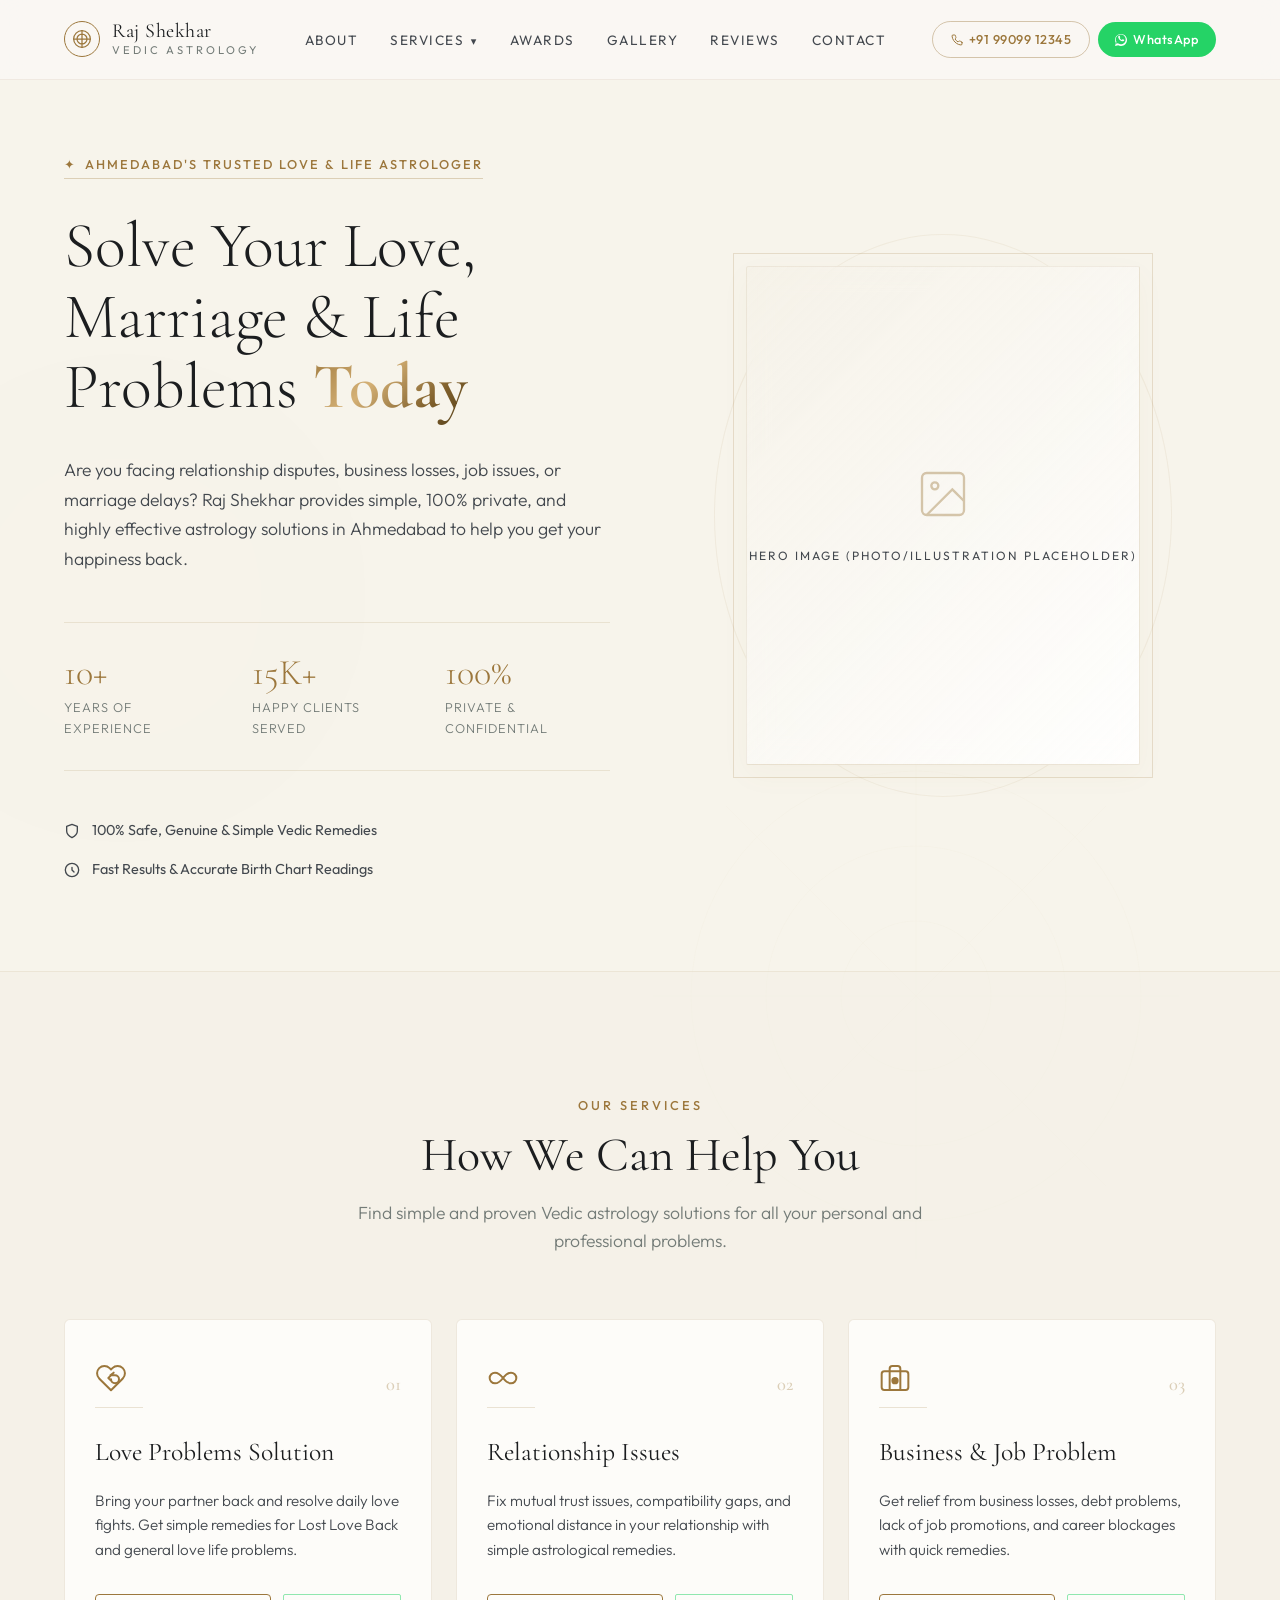
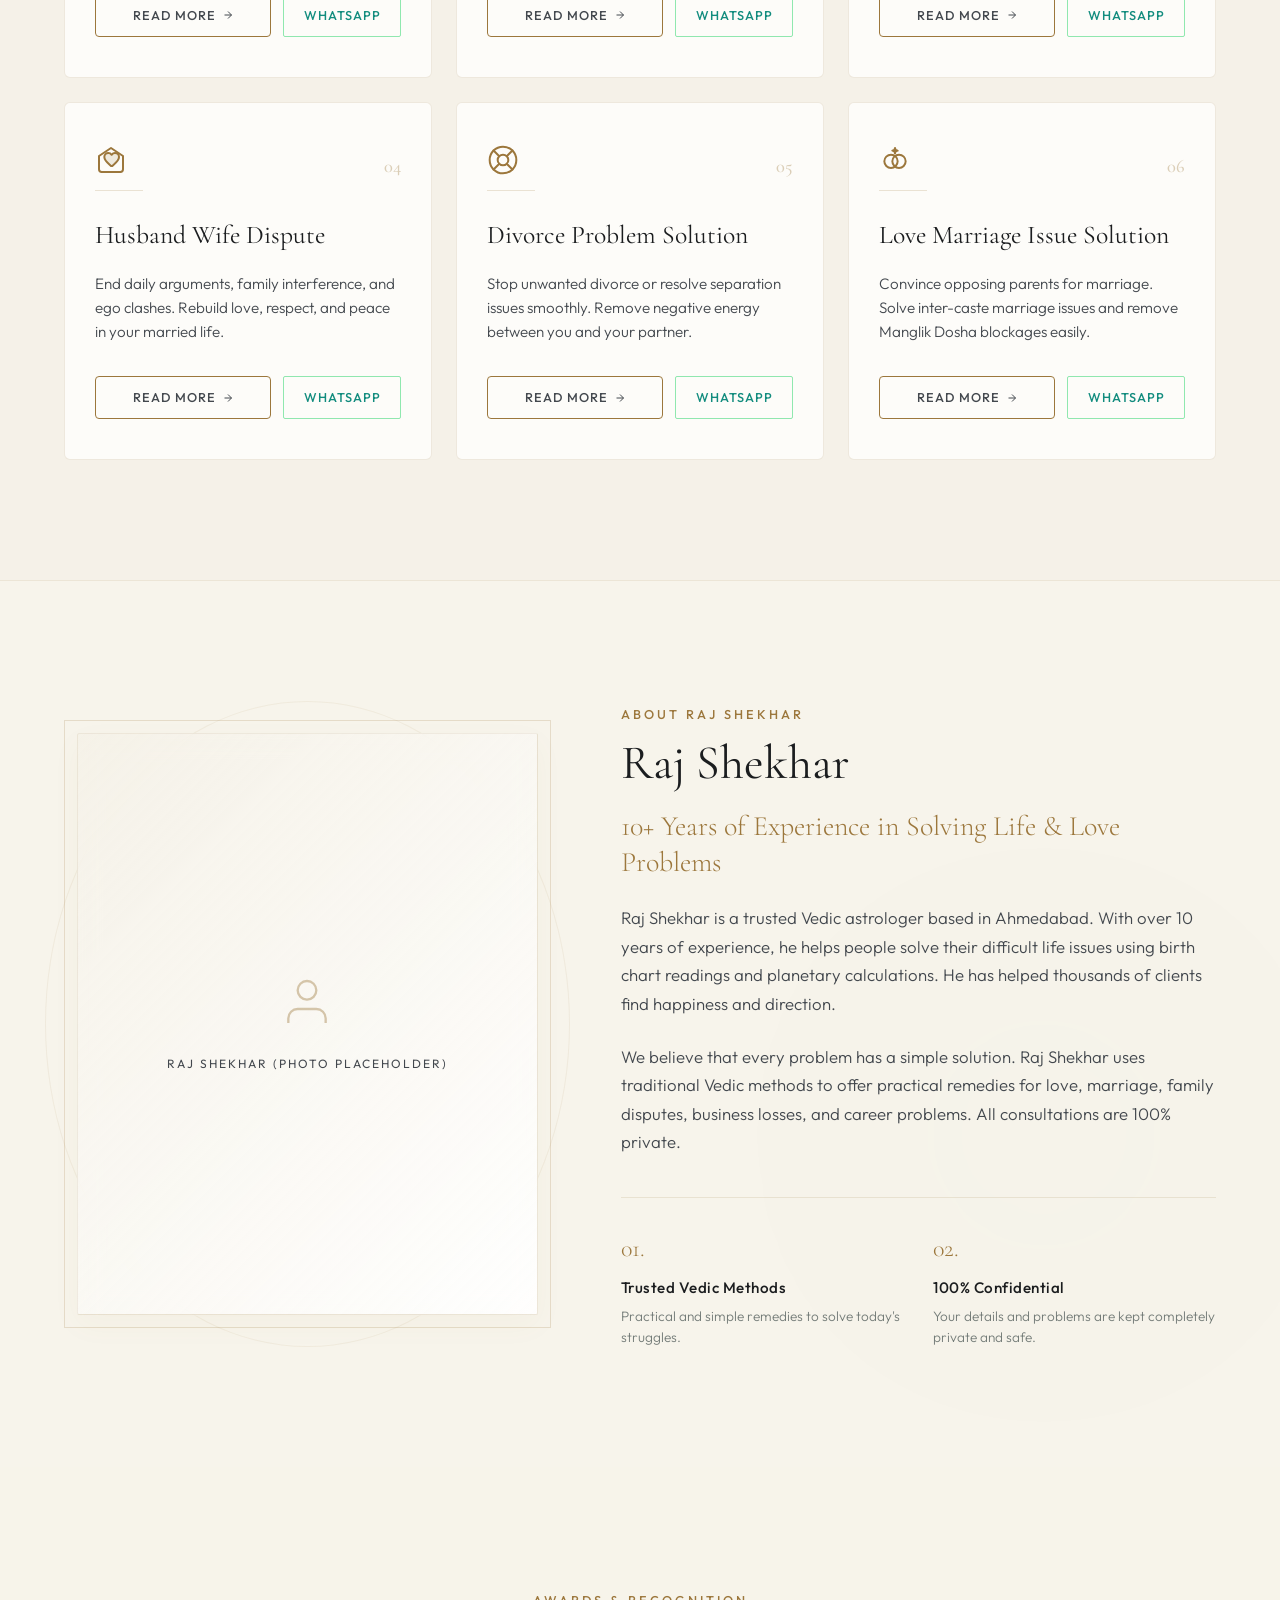
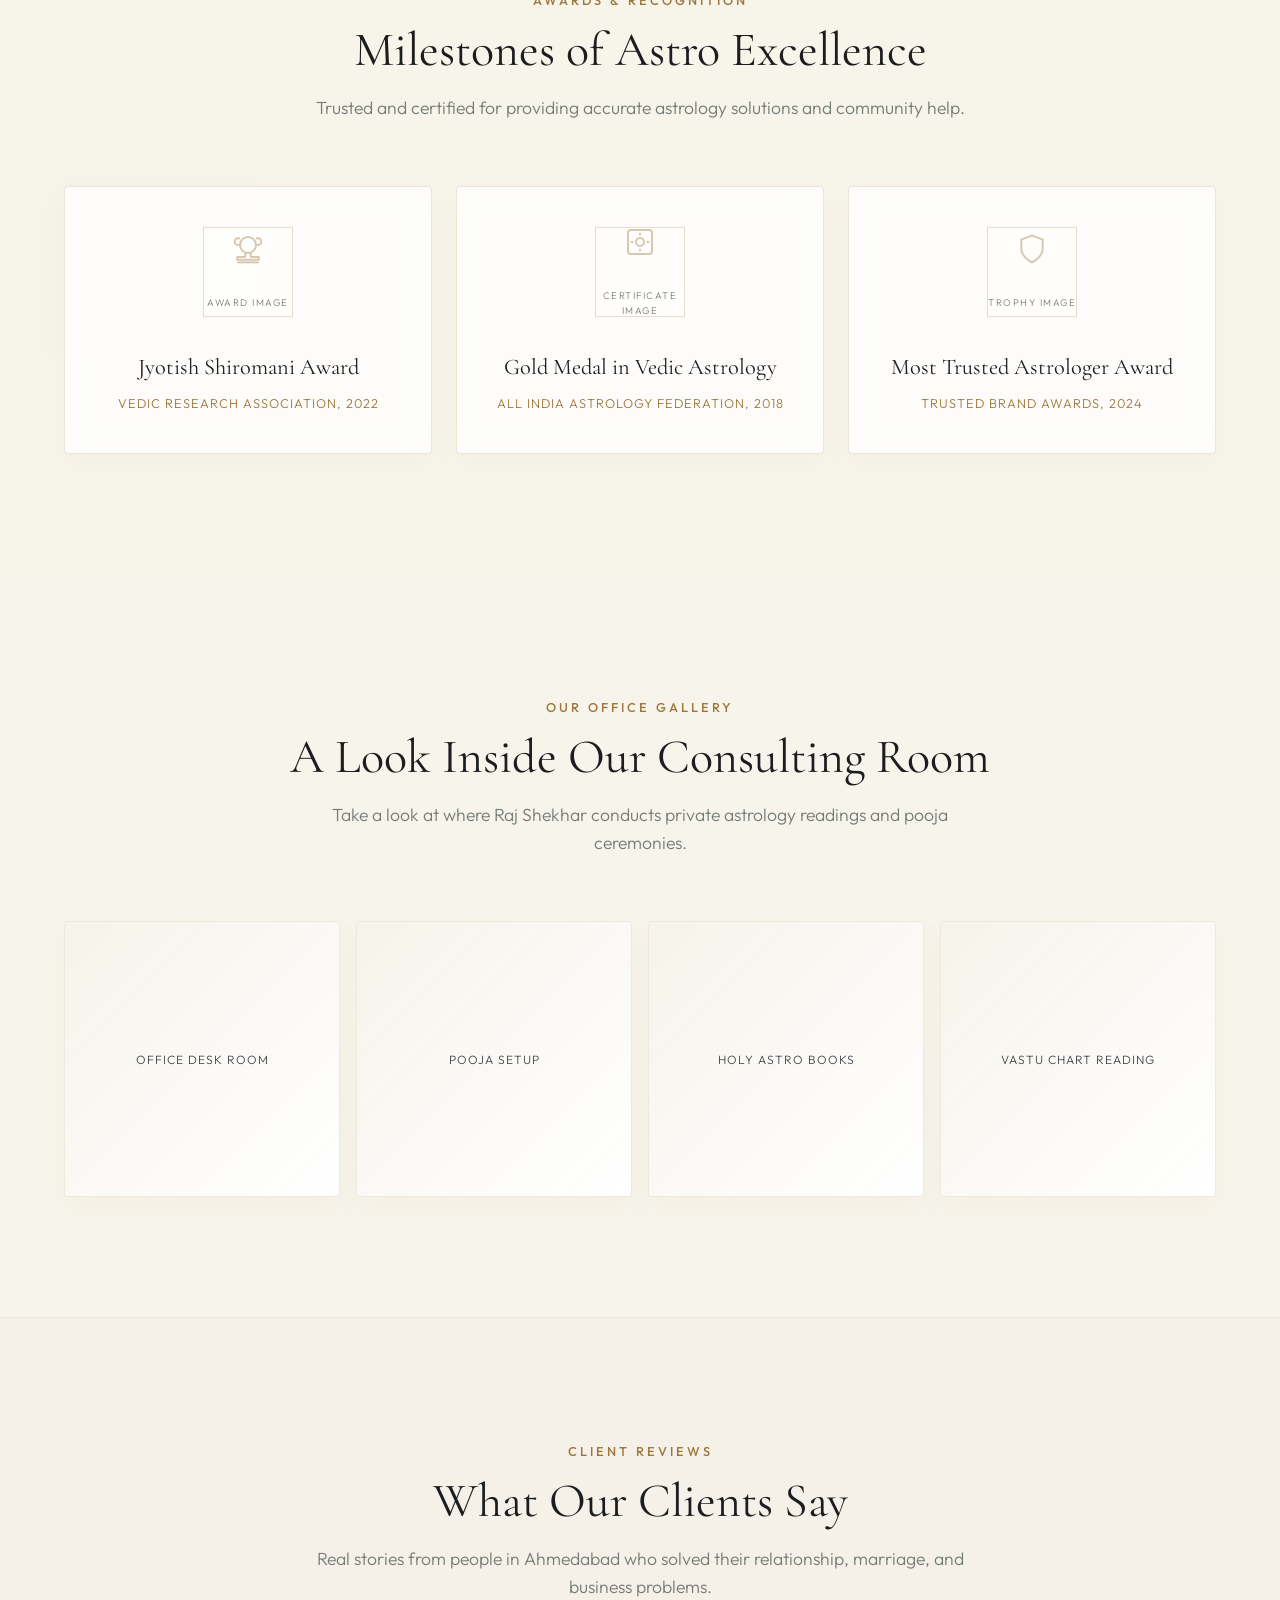
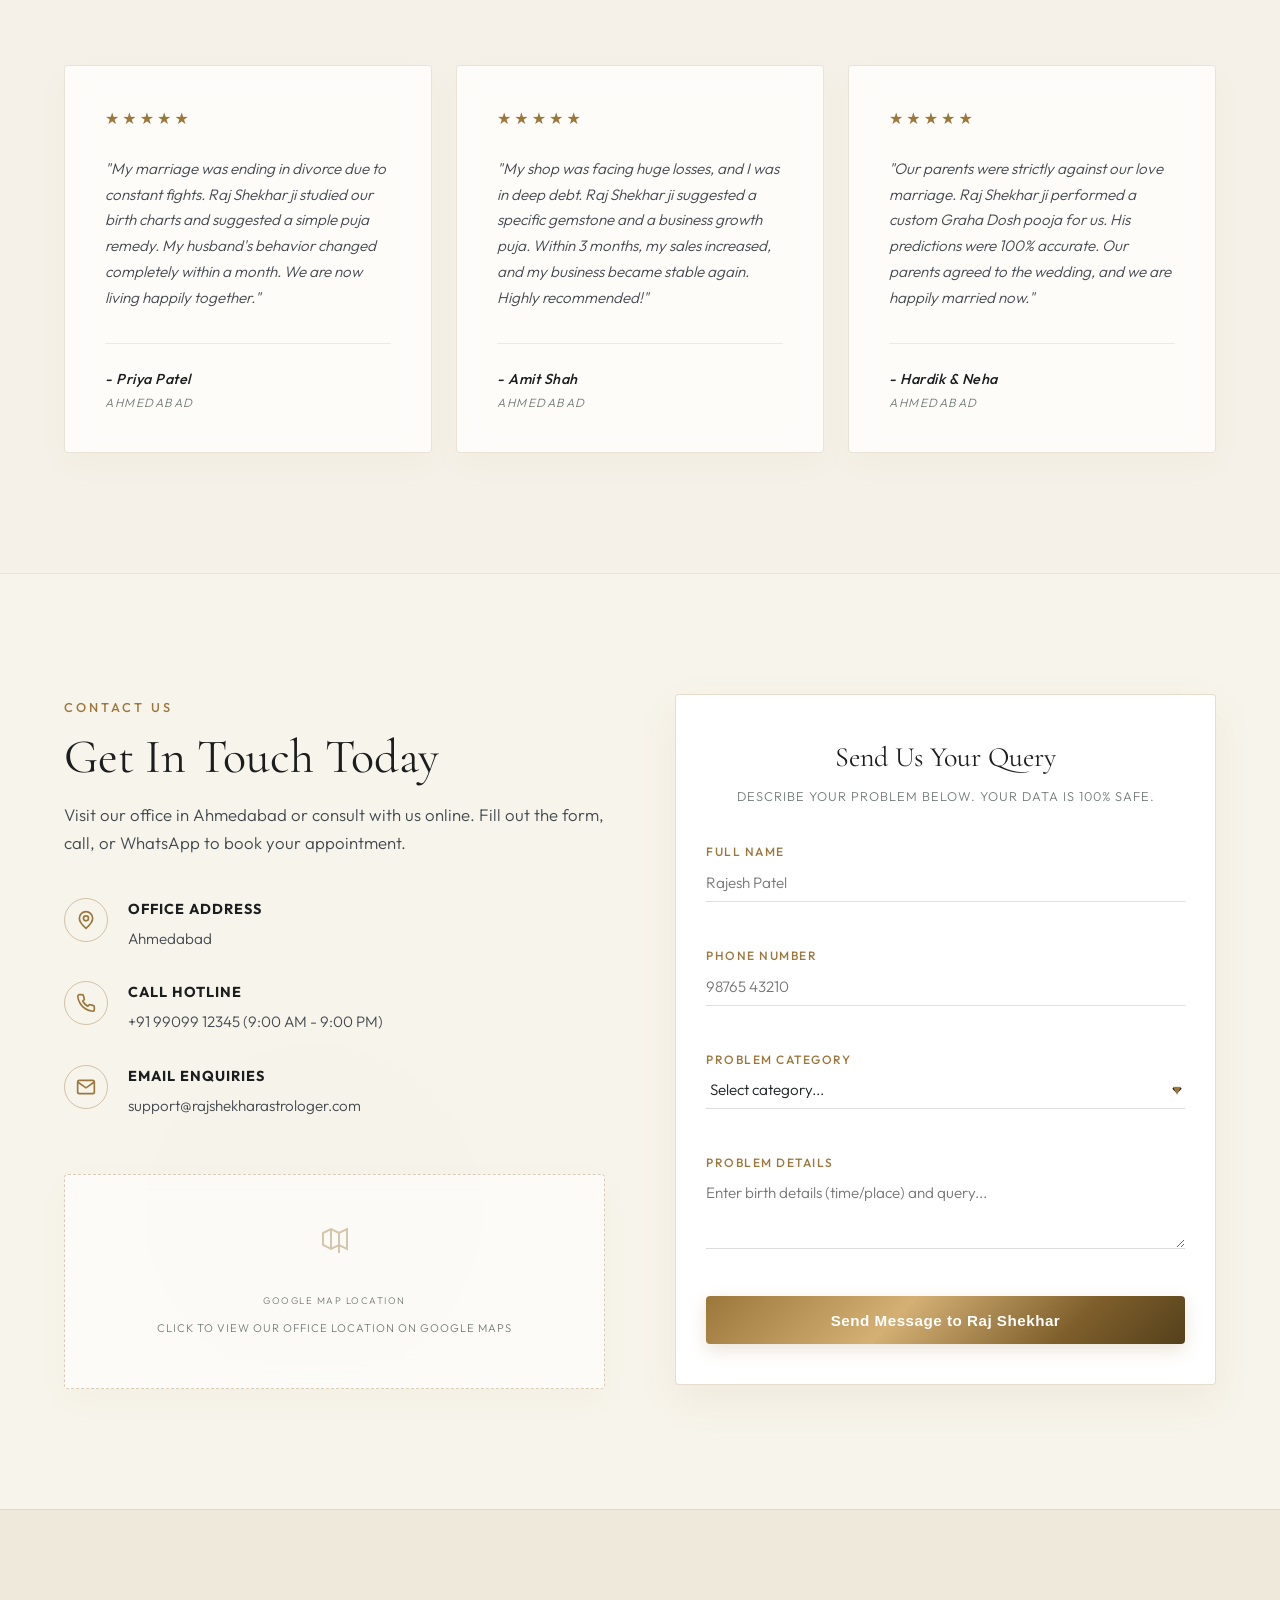
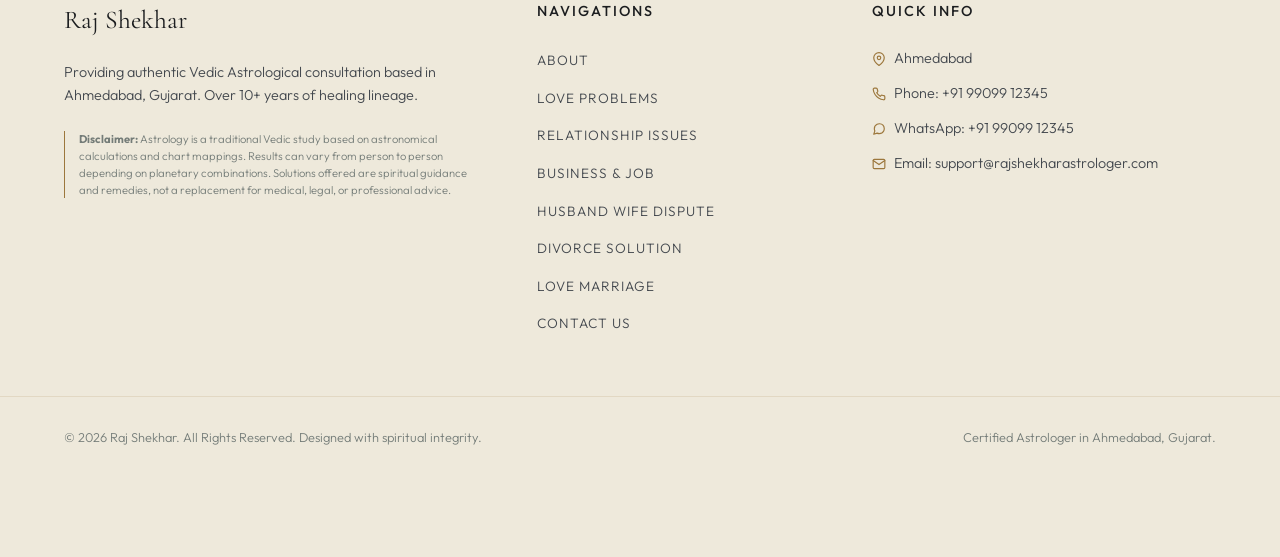
==== index.html @ 9b226293 "Add files via upload" ====
<!DOCTYPE html>
<html lang="en">
<head>
  <meta charset="UTF-8">
  <meta name="viewport" content="width=device-width, initial-scale=1.0">
  <title>Raj Shekhar | Best Astrologer in Ahmedabad — 10+ Years of Vedic Mastery</title>
  
  <!-- SEO Meta Tags -->
  <meta name="description" content="Get 100% confidential and proven solutions for lost love back, love marriage, business, job, relationship, and divorce problems from Ahmedabad's leading Vedic Astrologer Raj Shekhar. 10+ years experience. Free advice on Call & WhatsApp.">
  <meta name="keywords" content="astrologer in ahmedabad, best astrologer in ahmedabad, jyotish in ahmedabad, love problem solution ahmedabad, lost love back ahmedabad, love marriage specialist ahmedabad, relationship problem solver, business problem solution, divorce problem solution, husband wife dispute solver, raj shekhar astrologer">
  <meta name="author" content="Raj Shekhar">
  <meta name="robots" content="index, follow">

  <!-- Open Graph / Facebook -->
  <meta property="og:type" content="website">
  <meta property="og:url" content="https://www.rajshekharastrologer.com/">
  <meta property="og:title" content="Raj Shekhar | Best Astrologer in Ahmedabad">
  <meta property="og:description" content="Proven Vedic astrological solutions for relationship issues, business troubles, divorce, and love marriage disputes. Call/WhatsApp today for a confidential advice session.">
  <meta property="og:image" content="images/og-share-banner.jpg">

  <!-- Twitter -->
  <meta property="twitter:card" content="summary_large_image">
  <meta property="twitter:title" content="Raj Shekhar | Astrologer in Ahmedabad">
  <meta property="twitter:description" content="Resolve your life's hardest issues with ancient Vedic wisdom. Certified Astrologer in Ahmedabad with 10+ years of trusted experience.">

  <!-- Fonts -->
  <link rel="preconnect" href="https://fonts.googleapis.com">
  <link rel="preconnect" href="https://fonts.gstatic.com" crossorigin>
  <link href="https://fonts.googleapis.com/css2?family=Cormorant+Garamond:ital,wght@0,300;0,400;0,600;0,700;1,300;1,400&family=Outfit:wght@200;300;400;500;600;700&display=swap" rel="stylesheet">

  <!-- Core Stylesheet -->
  <link rel="stylesheet" href="css/styles.css">

  <!-- LocalBusiness Schema Markup -->
  <script type="application/ld+json">
  {
    "@context": "https://schema.org",
    "@type": "LocalBusiness",
    "name": "Raj Shekhar - Best Astrologer in Ahmedabad",
    "description": "Ahmedabad's trusted Vedic astrologer offering services for love problems, relationship solutions, business, and divorce problems. Over 10+ years of Vedic lineage.",
    "url": "https://www.rajshekharastrologer.com",
    "telephone": "+919909912345",
    "priceRange": "₹₹",
    "image": "images/office-sanctum.jpg",
    "address": {
      "@type": "PostalAddress",
      "streetAddress": "Office 304, Astro Chambers, C G Road, Navrangpura",
      "addressLocality": "Ahmedabad",
      "addressRegion": "Gujarat",
      "postalCode": "380009",
      "addressCountry": "IN"
    },
    "geo": {
      "@type": "GeoCoordinates",
      "latitude": 23.0269,
      "longitude": 72.5623
    },
    "openingHoursSpecification": {
      "@type": "OpeningHoursSpecification",
      "dayOfWeek": [
        "Monday",
        "Tuesday",
        "Wednesday",
        "Thursday",
        "Friday",
        "Saturday",
        "Sunday"
      ],
      "opens": "09:00",
      "closes": "21:00"
    },
    "contactPoint": {
      "@type": "ContactPoint",
      "telephone": "+919909912345",
      "contactType": "customer service",
      "availableLanguage": ["English", "Hindi", "Gujarati"]
    }
  }
  </script>
</head>
<body>

  <!-- Background Decorative Orbs & Geometrics -->
  <div class="glow-orb orb-1" aria-hidden="true"></div>
  <div class="glow-orb orb-2" aria-hidden="true"></div>
  <div class="glow-orb orb-3" aria-hidden="true"></div>
  
  <!-- Subtle line-art geometry overlay for contemporary feel -->
  <div class="cosmic-line-deco" aria-hidden="true">
    <svg width="100%" height="100%" viewBox="0 0 800 800" fill="none" stroke="rgba(168, 129, 67, 0.05)" stroke-width="1">
      <circle cx="400" cy="400" r="300"/>
      <circle cx="400" cy="400" r="200"/>
      <circle cx="400" cy="400" r="100"/>
      <line x1="400" y1="50" x2="400" y2="750"/>
      <line x1="50" y1="400" x2="750" y2="400"/>
      <line x1="147" y1="147" x2="653" y2="653"/>
      <line x1="147" y1="653" x2="653" y2="147"/>
    </svg>
  </div>

  <!-- Header Section -->
  <header class="main-header">
    <div class="container header-container">
      <a href="#" class="logo" id="header-logo">
        <span class="zodiac-icon" aria-hidden="true">
          <svg width="20" height="20" viewBox="0 0 24 24" fill="none" stroke="currentColor" stroke-width="1.5" stroke-linecap="round" stroke-linejoin="round">
            <circle cx="12" cy="12" r="10"/>
            <path d="M12 2v20M2 12h20M12 12m-6 0a6 6 0 1 0 12 0 6 6 0 1 0-12 0"/>
          </svg>
        </span>
        <div class="logo-text">
          <span class="logo-name">Raj Shekhar</span>
          <span class="logo-title">Vedic Astrology</span>
        </div>
      </a>

      <!-- Desktop Nav & Quick Contacts -->
      <nav class="desktop-nav" aria-label="Main Navigation">
        <ul>
          <li><a href="#about">About</a></li>
          <li class="nav-dropdown">
            <a href="#services" class="dropdown-trigger">Services <span class="arrow-down">&#9662;</span></a>
            <ul class="dropdown-menu">
              <li><a href="love-problems">Love Problems</a></li>
              <li><a href="relationship-problem">Relationship Issues</a></li>
              <li><a href="business-job-problem">Business & Job</a></li>
              <li><a href="husband-wife-problem">Husband Wife Dispute</a></li>
              <li><a href="divorce-problem">Divorce Solution</a></li>
              <li><a href="love-marriage-problem">Love Marriage</a></li>
            </ul>
          </li>
          <li><a href="#awards">Awards</a></li>
          <li><a href="#gallery">Gallery</a></li>
          <li><a href="#testimonials">Reviews</a></li>
          <li><a href="contact">Contact</a></li>
        </ul>
      </nav>

      <div class="header-ctas">
        <a href="tel:+919909912345" class="btn btn-call-outline" aria-label="Call Astrologer Raj Shekhar">
          <span class="btn-icon">
            <svg width="14" height="14" viewBox="0 0 24 24" fill="none" stroke="currentColor" stroke-width="2" stroke-linecap="round" stroke-linejoin="round">
              <path d="M22 16.92v3a2 2 0 0 1-2.18 2 19.79 19.79 0 0 1-8.63-3.07 19.5 19.5 0 0 1-6-6 19.79 19.79 0 0 1-3.07-8.67A2 2 0 0 1 4.11 2h3a2 2 0 0 1 2 1.72 12.84 12.84 0 0 0 .7 2.81 2 2 0 0 1-.45 2.11L8.09 9.91a16 16 0 0 0 6 6l1.27-1.27a2 2 0 0 1 2.11-.45 12.84 12.84 0 0 0 2.81.7A2 2 0 0 1 22 16.92z"/>
            </svg>
          </span>
          <span class="desktop-only">+91 99099 12345</span>
        </a>
        <a href="https://wa.me/919909912345?text=Hello%20Raj%20Shekhar%20ji,%20I%20want%20to%20consult%20you%20regarding%20my%20problem." target="_blank" class="btn btn-whatsapp-solid" aria-label="Chat with Astrologer Raj Shekhar on WhatsApp">
          <span class="btn-icon">
            <svg width="14" height="14" viewBox="0 0 24 24" fill="currentColor">
              <path d="M.057 24l1.687-6.163c-1.041-1.804-1.588-3.849-1.587-5.946C.06 5.348 5.397.01 12.008.01c3.202.001 6.212 1.246 8.477 3.514 2.266 2.268 3.507 5.28 3.505 8.484-.004 6.657-5.34 11.997-11.953 11.997-2.005-.001-3.973-.502-5.731-1.456L0 24zm6.59-4.846c1.6.95 3.188 1.449 4.825 1.451 5.436 0 9.86-4.37 9.864-9.799.002-2.63-1.023-5.101-2.885-6.963C16.588 1.981 14.115.96 11.488.96c-5.44 0-9.866 4.372-9.87 9.802 0 1.698.459 3.356 1.328 4.867l-.995 3.635 3.7-.97c1.554.896 3.082 1.341 4.606 1.341zm11.303-7.79c-.3-.15-1.774-.875-2.048-.975-.275-.1-.475-.15-.675.15-.2.3-.775.975-.95 1.175-.175.2-.35.225-.65.075-.3-.15-1.267-.467-2.414-1.492-.893-.797-1.496-1.782-1.672-2.082-.176-.3-.019-.462.13-.611.135-.134.3-.35.45-.525.15-.175.2-.3.3-.5.1-.2.05-.375-.025-.525-.075-.15-.675-1.625-.925-2.225-.244-.589-.491-.51-.675-.52-.174-.01-.374-.012-.574-.012s-.525.075-.8.375c-.275.3-1.05 1.025-1.05 2.5s1.075 2.9 1.225 3.1c.15.2 2.11 3.224 5.115 4.526.715.31 1.273.495 1.708.633.719.228 1.374.196 1.892.119.577-.087 1.774-.725 2.024-1.425.25-.7.25-1.3 0-1.425-.075-.125-.275-.2-.575-.35z"/>
            </svg>
          </span>
          <span>WhatsApp</span>
        </a>
      </div>
    </div>
  </header>

  <!-- Hero Section -->
  <section class="hero-section">
    <div class="container hero-container">
      <!-- Left Content -->
      <div class="hero-content">
        <div class="badge-trust">
          <span class="star-icon">✦</span>
          <span>Ahmedabad's Trusted Love & Life Astrologer</span>
        </div>
        
        <h1 class="hero-title">
          Solve Your Love, Marriage & Life Problems <span class="text-gold">Today</span>
        </h1>
        
        <p class="hero-description">
          Are you facing relationship disputes, business losses, job issues, or marriage delays? Raj Shekhar provides simple, 100% private, and highly effective astrology solutions in Ahmedabad to help you get your happiness back.
        </p>

        <!-- Dynamic Trust Metrics -->
        <div class="hero-metrics">
          <div class="metric-item">
            <span class="metric-number">10+</span>
            <span class="metric-label">Years of Experience</span>
          </div>
          <div class="metric-item">
            <span class="metric-number">15K+</span>
            <span class="metric-label">Happy Clients Served</span>
          </div>
          <div class="metric-item">
            <span class="metric-number">100%</span>
            <span class="metric-label">Private & Confidential</span>
          </div>
        </div>

        <div class="hero-guarantees">
          <div class="guarantee-item">
            <svg width="16" height="16" viewBox="0 0 24 24" fill="none" stroke="currentColor" stroke-width="2" stroke-linecap="round" stroke-linejoin="round" class="text-gold">
              <path d="M12 22s8-4 8-10V5l-8-3-8 3v7c0 6 8 10 8 10z"/>
            </svg>
            <span>100% Safe, Genuine & Simple Vedic Remedies</span>
          </div>
          <div class="guarantee-item">
            <svg width="16" height="16" viewBox="0 0 24 24" fill="none" stroke="currentColor" stroke-width="2" stroke-linecap="round" stroke-linejoin="round" class="text-gold">
              <circle cx="12" cy="12" r="10"/><path d="M12 8v4l3 3"/>
            </svg>
            <span>Fast Results & Accurate Birth Chart Readings</span>
          </div>
        </div>
      </div>

      <!-- Right Visual (Image Placeholder) -->
      <div class="hero-visual-container">
        <div class="visual-placeholder-container">
          <!-- Geometric stars background elements inside image space -->
          <div class="astro-bg-circles" aria-hidden="true"></div>
          <div class="image-placeholder card-glass">
            <div class="placeholder-icon">
              <svg width="56" height="56" viewBox="0 0 24 24" fill="none" stroke="currentColor" stroke-width="1" aria-hidden="true">
                <rect x="3" y="3" width="18" height="18" rx="2" ry="2"/>
                <circle cx="8.5" cy="8.5" r="1.5"/>
                <polyline points="21 15 16 10 5 21"/>
              </svg>
            </div>
            <span class="placeholder-label">Hero Image (Photo/Illustration Placeholder)</span>
          </div>
        </div>
      </div>
    </div>
  </section>

  <!-- Services Section -->
  <section id="services" class="services-section">
    <div class="container">
      <div class="section-header text-center">
        <span class="accent-title">Our Services</span>
        <h2 class="section-title">How We Can Help You</h2>
        <p class="section-subtitle">
          Find simple and proven Vedic astrology solutions for all your personal and professional problems.
        </p>
      </div>

      <div class="services-grid">
        <!-- Service Card 1 -->
        <article class="service-card" data-service="love-problems">
          <div class="card-header-meta">
            <div class="service-icon">
              <svg width="32" height="32" viewBox="0 0 24 24" fill="none" stroke="currentColor" stroke-width="1.5" stroke-linecap="round" stroke-linejoin="round">
                <path d="M20.84 4.61a5.5 5.5 0 0 0-7.78 0L12 5.67l-1.06-1.06a5.5 5.5 0 0 0-7.78 7.78l1.06 1.06L12 21.23l7.78-7.78 1.06-1.06a5.5 5.5 0 0 0 0-7.78z"/>
                <path d="M12 13a3 3 0 1 0 3-3h-3.5L14 8M12 10l-2 2 2 2"/>
              </svg>
            </div>
            <span class="card-number">01</span>
          </div>
          <h3 class="service-title">Love Problems Solution</h3>
          <p class="service-desc">
            Bring your partner back and resolve daily love fights. Get simple remedies for Lost Love Back and general love life problems.
          </p>
          <div class="service-actions">
            <a href="love-problems" class="btn btn-card-more">
              <span>Read More</span>
              <svg class="btn-arrow" width="12" height="12" viewBox="0 0 24 24" fill="none" stroke="currentColor" stroke-width="2">
                <path d="M5 12h14M12 5l7 7-7 7"/>
              </svg>
            </a>
            <a href="https://wa.me/919909912345?text=Hello%20Raj%20Shekhar%20ji,%20I%20need%20help%20with%20Love%20Problems%20Solution." target="_blank" class="btn btn-card-wa">
              <span>WhatsApp</span>
            </a>
          </div>
        </article>

        <!-- Service Card 2 -->
        <article class="service-card" data-service="relationship-issues">
          <div class="card-header-meta">
            <div class="service-icon">
              <svg width="32" height="32" viewBox="0 0 24 24" fill="none" stroke="currentColor" stroke-width="1.5" stroke-linecap="round" stroke-linejoin="round">
                <path d="M12 12c-2-2.67-4-4-6-4a4 4 0 1 0 0 8c2 0 4-1.33 6-4zm0 0c2-2.67 4-4 6-4a4 4 0 1 1 0 8c-2 0-4-1.33-6-4z"/>
              </svg>
            </div>
            <span class="card-number">02</span>
          </div>
          <h3 class="service-title">Relationship Issues</h3>
          <p class="service-desc">
            Fix mutual trust issues, compatibility gaps, and emotional distance in your relationship with simple astrological remedies.
          </p>
          <div class="service-actions">
            <a href="relationship-problem" class="btn btn-card-more">
              <span>Read More</span>
              <svg class="btn-arrow" width="12" height="12" viewBox="0 0 24 24" fill="none" stroke="currentColor" stroke-width="2">
                <path d="M5 12h14M12 5l7 7-7 7"/>
              </svg>
            </a>
            <a href="https://wa.me/919909912345?text=Hello%20Raj%20Shekhar%20ji,%20I%20need%20help%20with%20Relationship%20Issues." target="_blank" class="btn btn-card-wa">
              <span>WhatsApp</span>
            </a>
          </div>
        </article>

        <!-- Service Card 3 -->
        <article class="service-card" data-service="business-job">
          <div class="card-header-meta">
            <div class="service-icon">
              <svg width="32" height="32" viewBox="0 0 24 24" fill="none" stroke="currentColor" stroke-width="1.5" stroke-linecap="round" stroke-linejoin="round">
                <rect x="2" y="7" width="20" height="14" rx="2" ry="2"/>
                <path d="M16 21V5a2 2 0 0 0-2-2h-4a2 2 0 0 0-2 2v16"/>
                <circle cx="12" cy="14" r="2" fill="currentColor"/>
              </svg>
            </div>
            <span class="card-number">03</span>
          </div>
          <h3 class="service-title">Business & Job Problem</h3>
          <p class="service-desc">
            Get relief from business losses, debt problems, lack of job promotions, and career blockages with quick remedies.
          </p>
          <div class="service-actions">
            <a href="business-job-problem" class="btn btn-card-more">
              <span>Read More</span>
              <svg class="btn-arrow" width="12" height="12" viewBox="0 0 24 24" fill="none" stroke="currentColor" stroke-width="2">
                <path d="M5 12h14M12 5l7 7-7 7"/>
              </svg>
            </a>
            <a href="https://wa.me/919909912345?text=Hello%20Raj%20Shekhar%20ji,%20I%20need%20help%20with%20Business%20and%20Job%20Problem%20Solution." target="_blank" class="btn btn-card-wa">
              <span>WhatsApp</span>
            </a>
          </div>
        </article>

        <!-- Service Card 4 -->
        <article class="service-card" data-service="husband-wife">
          <div class="card-header-meta">
            <div class="service-icon">
              <svg width="32" height="32" viewBox="0 0 24 24" fill="none" stroke="currentColor" stroke-width="1.5" stroke-linecap="round" stroke-linejoin="round">
                <path d="M3 9l9-6 9 6v10a2 2 0 0 1-2 2H5a2 2 0 0 1-2-2V9z"/>
                <path d="M12 16.5l-.8-.7C8.5 13.5 7 11.8 7 9.8c0-1.7 1.3-3 3-3 1 0 1.9.5 2.5 1.3.6-.8 1.5-1.3 2.5-1.3 1.7 0 3 1.3 3 3 0 2-1.5 3.7-4.2 6l-.8.7z" fill="rgba(156, 119, 60, 0.15)"/>
              </svg>
            </div>
            <span class="card-number">04</span>
          </div>
          <h3 class="service-title">Husband Wife Dispute</h3>
          <p class="service-desc">
            End daily arguments, family interference, and ego clashes. Rebuild love, respect, and peace in your married life.
          </p>
          <div class="service-actions">
            <a href="husband-wife-problem" class="btn btn-card-more">
              <span>Read More</span>
              <svg class="btn-arrow" width="12" height="12" viewBox="0 0 24 24" fill="none" stroke="currentColor" stroke-width="2">
                <path d="M5 12h14M12 5l7 7-7 7"/>
              </svg>
            </a>
            <a href="https://wa.me/919909912345?text=Hello%20Raj%20Shekhar%20ji,%20I%20need%20help%20with%20Husband%20Wife%20Problem%20Solution." target="_blank" class="btn btn-card-wa">
              <span>WhatsApp</span>
            </a>
          </div>
        </article>

        <!-- Service Card 5 -->
        <article class="service-card" data-service="divorce-problem">
          <div class="card-header-meta">
            <div class="service-icon">
              <svg width="32" height="32" viewBox="0 0 24 24" fill="none" stroke="currentColor" stroke-width="1.5" stroke-linecap="round" stroke-linejoin="round">
                <circle cx="12" cy="12" r="10"/>
                <circle cx="12" cy="12" r="4"/>
                <path d="M4.93 4.93l3.54 3.54M15.53 15.53l3.54 3.54M4.93 19.07l3.54-3.54M15.53 8.47l3.54-3.54"/>
              </svg>
            </div>
            <span class="card-number">05</span>
          </div>
          <h3 class="service-title">Divorce Problem Solution</h3>
          <p class="service-desc">
            Stop unwanted divorce or resolve separation issues smoothly. Remove negative energy between you and your partner.
          </p>
          <div class="service-actions">
            <a href="divorce-problem" class="btn btn-card-more">
              <span>Read More</span>
              <svg class="btn-arrow" width="12" height="12" viewBox="0 0 24 24" fill="none" stroke="currentColor" stroke-width="2">
                <path d="M5 12h14M12 5l7 7-7 7"/>
              </svg>
            </a>
            <a href="https://wa.me/919909912345?text=Hello%20Raj%20Shekhar%20ji,%20I%20need%20help%20with%20Divorce%20Problem%20Solution." target="_blank" class="btn btn-card-wa">
              <span>WhatsApp</span>
            </a>
          </div>
        </article>

        <!-- Service Card 6 -->
        <article class="service-card" data-service="love-marriage">
          <div class="card-header-meta">
            <div class="service-icon">
              <svg width="32" height="32" viewBox="0 0 24 24" fill="none" stroke="currentColor" stroke-width="1.5" stroke-linecap="round" stroke-linejoin="round">
                <circle cx="9" cy="13" r="5"/>
                <circle cx="15" cy="13" r="5"/>
                <path d="M12 3l.5 1.5 1.5.5-1.5.5-.5 1.5-.5-1.5-1.5-.5 1.5-.5z" fill="currentColor"/>
              </svg>
            </div>
            <span class="card-number">06</span>
          </div>
          <h3 class="service-title">Love Marriage Issue Solution</h3>
          <p class="service-desc">
            Convince opposing parents for marriage. Solve inter-caste marriage issues and remove Manglik Dosha blockages easily.
          </p>
          <div class="service-actions">
            <a href="love-marriage-problem" class="btn btn-card-more">
              <span>Read More</span>
              <svg class="btn-arrow" width="12" height="12" viewBox="0 0 24 24" fill="none" stroke="currentColor" stroke-width="2">
                <path d="M5 12h14M12 5l7 7-7 7"/>
              </svg>
            </a>
            <a href="https://wa.me/919909912345?text=Hello%20Raj%20Shekhar%20ji,%20I%20need%20help%20with%20Love%20Marriage%20Issue%20Solution." target="_blank" class="btn btn-card-wa">
              <span>WhatsApp</span>
            </a>
          </div>
        </article>
      </div>
    </div>
  </section>

  <!-- About Us Section -->
  <section id="about" class="about-section">
    <div class="container about-container">
      <!-- Left Side Placeholder image -->
      <div class="about-visual">
        <div class="visual-placeholder-container">
          <!-- Geometric stars background elements inside image space -->
          <div class="astro-bg-circles"></div>
          <div class="image-placeholder card-glass">
            <div class="placeholder-icon">
              <svg width="56" height="56" viewBox="0 0 24 24" fill="none" stroke="currentColor" stroke-width="1">
                <path d="M20 21v-2a4 4 0 0 0-4-4H8a4 4 0 0 0-4 4v2"/>
                <circle cx="12" cy="7" r="4"/>
              </svg>
            </div>
            <span class="placeholder-label">Raj Shekhar (Photo Placeholder)</span>
          </div>
        </div>
      </div>

      <!-- Right Side Content -->
      <div class="about-text">
        <span class="accent-title">About Raj Shekhar</span>
        <h2 class="section-title">Raj Shekhar</h2>
        <h3 class="about-subtitle">10+ Years of Experience in Solving Life & Love Problems</h3>
        <p>
          Raj Shekhar is a trusted Vedic astrologer based in Ahmedabad. With over 10 years of experience, he helps people solve their difficult life issues using birth chart readings and planetary calculations. He has helped thousands of clients find happiness and direction.
        </p>
        <p>
          We believe that every problem has a simple solution. Raj Shekhar uses traditional Vedic methods to offer practical remedies for love, marriage, family disputes, business losses, and career problems. All consultations are 100% private.
        </p>
        <div class="about-pillars">
          <div class="pillar">
            <span class="pillar-num">01.</span>
            <strong>Trusted Vedic Methods</strong>
            <p>Practical and simple remedies to solve today's struggles.</p>
          </div>
          <div class="pillar">
            <span class="pillar-num">02.</span>
            <strong>100% Confidential</strong>
            <p>Your details and problems are kept completely private and safe.</p>
          </div>
        </div>
      </div>
    </div>
  </section>

  <!-- Awards Section -->
  <section id="awards" class="awards-section">
    <div class="container">
      <div class="section-header text-center">
        <span class="accent-title">Awards & Recognition</span>
        <h2 class="section-title">Milestones of Astro Excellence</h2>
        <p class="section-subtitle">Trusted and certified for providing accurate astrology solutions and community help.</p>
      </div>

      <div class="awards-grid">
        <!-- Award 1 -->
        <article class="award-card card-glass">
          <div class="award-visual-placeholder">
            <div class="placeholder-icon">
              <svg width="32" height="32" viewBox="0 0 24 24" fill="none" stroke="currentColor" stroke-width="1.5">
                <path d="M6 9H4.5a2.5 2.5 0 0 1 0-5H6"/>
                <path d="M18 9h1.5a2.5 2.5 0 0 0 0-5H18"/>
                <path d="M4 22h16"/>
                <path d="M10 14.66V17c0 .55-.45 1-1 1H4v2h16v-2h-5c-.55 0-1-.45-1-1v-2.34"/>
                <path d="M12 15a6 6 0 1 0 0-12 6 6 0 0 0 0 12z"/>
              </svg>
            </div>
            <span class="visual-label">Award Image</span>
          </div>
          <h3 class="award-title">Jyotish Shiromani Award</h3>
          <p class="award-issuer">Vedic Research Association, 2022</p>
        </article>

        <!-- Award 2 -->
        <article class="award-card card-glass">
          <div class="award-visual-placeholder">
            <div class="placeholder-icon">
              <svg width="32" height="32" viewBox="0 0 24 24" fill="none" stroke="currentColor" stroke-width="1.5">
                <rect x="3" y="3" width="18" height="18" rx="2" ry="2"/>
                <circle cx="12" cy="12" r="3"/>
                <path d="M12 5v2m0 10v2M5 12h2m10 0h2"/>
              </svg>
            </div>
            <span class="visual-label">Certificate Image</span>
          </div>
          <h3 class="award-title">Gold Medal in Vedic Astrology</h3>
          <p class="award-issuer">All India Astrology Federation, 2018</p>
        </article>

        <!-- Award 3 -->
        <article class="award-card card-glass">
          <div class="award-visual-placeholder">
            <div class="placeholder-icon">
              <svg width="32" height="32" viewBox="0 0 24 24" fill="none" stroke="currentColor" stroke-width="1.5">
                <path d="M12 22s8-4 8-10V5l-8-3-8 3v7c0 6 8 10 8 10z"/>
              </svg>
            </div>
            <span class="visual-label">Trophy Image</span>
          </div>
          <h3 class="award-title">Most Trusted Astrologer Award</h3>
          <p class="award-issuer">Trusted Brand Awards, 2024</p>
        </article>
      </div>
    </div>
  </section>

  <!-- Gallery Section -->
  <section id="gallery" class="gallery-section">
    <div class="container">
      <div class="section-header text-center">
        <span class="accent-title">Our Office Gallery</span>
        <h2 class="section-title">A Look Inside Our Consulting Room</h2>
        <p class="section-subtitle">Take a look at where Raj Shekhar conducts private astrology readings and pooja ceremonies.</p>
      </div>

      <div class="gallery-grid">
        <!-- Item 1 -->
        <figure class="gallery-item card-glass" data-caption="Private Meeting Room, Ahmedabad">
          <div class="gallery-visual-placeholder">
            <span class="visual-label">Office Desk Room</span>
          </div>
          <figcaption class="gallery-overlay">
            <h4>Private Meeting Room</h4>
            <p>Where all personal birth chart discussions happen in complete privacy.</p>
          </figcaption>
        </figure>

        <!-- Item 2 -->
        <figure class="gallery-item card-glass" data-caption="Pooja Center & Vedic Havans">
          <div class="gallery-visual-placeholder">
            <span class="visual-label">Pooja Setup</span>
          </div>
          <figcaption class="gallery-overlay">
            <h4>Pooja Center</h4>
            <p>Safe and positive remedies used to calm down weak planets.</p>
          </figcaption>
        </figure>

        <!-- Item 3 -->
        <figure class="gallery-item card-glass" data-caption="Astro Books & Chart Reading">
          <div class="gallery-visual-placeholder">
            <span class="visual-label">Holy Astro Books</span>
          </div>
          <figcaption class="gallery-overlay">
            <h4>Holy Astro Books</h4>
            <p>Calculations and references used daily for accurate predictions.</p>
          </figcaption>
        </figure>

        <!-- Item 4 -->
        <figure class="gallery-item card-glass" data-caption="Vastu consultation layout maps">
          <div class="gallery-visual-placeholder">
            <span class="visual-label">Vastu Chart Reading</span>
          </div>
          <figcaption class="gallery-overlay">
            <h4>Vastu Consultation</h4>
            <p>Designing home and business layouts for positive energy flow.</p>
          </figcaption>
        </figure>
      </div>
    </div>
  </section>

  <!-- Testimonials Section -->
  <section id="testimonials" class="testimonials-section">
    <div class="container">
      <div class="section-header text-center">
        <span class="accent-title">Client Reviews</span>
        <h2 class="section-title">What Our Clients Say</h2>
        <p class="section-subtitle">Real stories from people in Ahmedabad who solved their relationship, marriage, and business problems.</p>
      </div>

      <div class="testimonials-grid">
        <!-- Review 1 -->
        <blockquote class="testimonial-card card-glass">
          <div class="rating-stars">★★★★★</div>
          <p class="testimonial-text">
            "My marriage was ending in divorce due to constant fights. Raj Shekhar ji studied our birth charts and suggested a simple puja remedy. My husband's behavior changed completely within a month. We are now living happily together."
          </p>
          <cite class="testimonial-author">
            <strong>- Priya Patel</strong>
            <span>Ahmedabad</span>
          </cite>
        </blockquote>

        <!-- Review 2 -->
        <blockquote class="testimonial-card card-glass">
          <div class="rating-stars">★★★★★</div>
          <p class="testimonial-text">
            "My shop was facing huge losses, and I was in deep debt. Raj Shekhar ji suggested a specific gemstone and a business growth puja. Within 3 months, my sales increased, and my business became stable again. Highly recommended!"
          </p>
          <cite class="testimonial-author">
            <strong>- Amit Shah</strong>
            <span>Ahmedabad</span>
          </cite>
        </blockquote>

        <!-- Review 3 -->
        <blockquote class="testimonial-card card-glass">
          <div class="rating-stars">★★★★★</div>
          <p class="testimonial-text">
            "Our parents were strictly against our love marriage. Raj Shekhar ji performed a custom Graha Dosh pooja for us. His predictions were 100% accurate. Our parents agreed to the wedding, and we are happily married now."
          </p>
          <cite class="testimonial-author">
            <strong>- Hardik & Neha</strong>
            <span>Ahmedabad</span>
          </cite>
        </blockquote>
      </div>
    </div>
  </section>

  <!-- Contact Us Section -->
  <section id="contact" class="contact-section">
    <div class="container contact-container">
      <!-- Contact Info -->
      <div class="contact-info">
        <span class="accent-title">Contact Us</span>
        <h2 class="section-title">Get In Touch Today</h2>
        <p class="contact-intro">
          Visit our office in Ahmedabad or consult with us online. Fill out the form, call, or WhatsApp to book your appointment.
        </p>

        <div class="contact-details-list">
          <div class="contact-detail-item">
            <div class="contact-icon">
              <svg width="20" height="20" viewBox="0 0 24 24" fill="none" stroke="currentColor" stroke-width="2">
                <path d="M12 2a8 8 0 0 0-8 8c0 5.25 8 12 8 12s8-6.75 8-12a8 8 0 0 0-8-8z"/>
                <circle cx="12" cy="10" r="3"/>
              </svg>
            </div>
            <div class="detail-text">
              <h4>Office Address</h4>
              <p>Ahmedabad</p>
            </div>
          </div>

          <div class="contact-detail-item">
            <div class="contact-icon">
              <svg width="20" height="20" viewBox="0 0 24 24" fill="none" stroke="currentColor" stroke-width="2">
                <path d="M22 16.92v3a2 2 0 0 1-2.18 2 19.79 19.79 0 0 1-8.63-3.07 19.5 19.5 0 0 1-6-6 19.79 19.79 0 0 1-3.07-8.67A2 2 0 0 1 4.11 2h3a2 2 0 0 1 2 1.72 12.84 12.84 0 0 0 .7 2.81 2 2 0 0 1-.45 2.11L8.09 9.91a16 16 0 0 0 6 6l1.27-1.27a2 2 0 0 1 2.11-.45 12.84 12.84 0 0 0 2.81.7A2 2 0 0 1 22 16.92z"/>
              </svg>
            </div>
            <div class="detail-text">
              <h4>Call Hotline</h4>
              <p><a href="tel:+919909912345">+91 99099 12345</a> (9:00 AM - 9:00 PM)</p>
            </div>
          </div>

          <div class="contact-detail-item">
            <div class="contact-icon">
              <svg width="20" height="20" viewBox="0 0 24 24" fill="none" stroke="currentColor" stroke-width="2">
                <path d="M4 4h16c1.1 0 2 .9 2 2v12c0 1.1-.9 2-2 2H4c-1.1 0-2-.9-2-2V6c0-1.1.9-2 2-2z"/>
                <polyline points="22,6 12,13 2,6"/>
              </svg>
            </div>
            <div class="detail-text">
              <h4>Email Enquiries</h4>
              <p><a href="mailto:support@rajshekharastrologer.com">support@rajshekharastrologer.com</a></p>
            </div>
          </div>
        </div>

        <!-- Map visual placeholder -->
        <div class="map-placeholder-container card-glass">
          <div class="placeholder-icon">
            <svg width="32" height="32" viewBox="0 0 24 24" fill="none" stroke="currentColor" stroke-width="1.5">
              <polygon points="3 6 9 3 15 6 21 3 21 18 15 15 9 18 3 15"/>
              <line x1="9" y1="3" x2="9" y2="18"/>
              <line x1="15" y1="6" x2="15" y2="21"/>
            </svg>
          </div>
          <span class="visual-label">Google Map Location</span>
          <p class="map-note">Click to view our office location on Google Maps</p>
        </div>
      </div>

      <!-- Contact Form -->
      <div class="contact-form-container">
        <div class="form-card secondary-form-card">
          <div class="form-header">
            <h3>Send Us Your Query</h3>
            <p>Describe your problem below. Your data is 100% safe.</p>
          </div>

          <form id="contact-query-form" action="#" method="POST" class="lead-form" novalidate>
            <!-- Anti-Spam Honeypot -->
            <div class="visually-hidden">
              <label for="honeypot-secondary">Leave this blank</label>
              <input type="text" id="honeypot-secondary" name="honeypot-secondary" tabindex="-1" autocomplete="off">
            </div>

            <div class="form-group">
              <label for="secondary-name">Full Name</label>
              <input type="text" id="secondary-name" name="name" placeholder="Rajesh Patel" autocomplete="name" required>
              <span class="error-msg" id="sec-name-error" aria-live="polite"></span>
            </div>

            <div class="form-group">
              <label for="secondary-phone">Phone Number</label>
              <input type="tel" id="secondary-phone" name="phone" placeholder="98765 43210" autocomplete="tel" inputmode="numeric" required>
              <span class="error-msg" id="sec-phone-error" aria-live="polite"></span>
            </div>

            <div class="form-group">
              <label for="secondary-service">Problem Category</label>
              <div class="input-wrapper select-wrapper">
                <select id="secondary-service" name="service" required>
                  <option value="" disabled selected>Select category...</option>
                  <option value="Lost Love Back">Lost Love Back</option>
                  <option value="Love Problem Solution">Love Problem Solution</option>
                  <option value="Relationship Issues Solution">Relationship Issues Solution</option>
                  <option value="Business & Job Problem">Business & Job Problem Solution</option>
                  <option value="Husband Wife Problem">Husband Wife Problem Solution</option>
                  <option value="Divorce Problem Solution">Divorce Problem Solution</option>
                  <option value="Love Marriage Issue">Love Marriage Issue Solution</option>
                </select>
              </div>
              <span class="error-msg" id="sec-service-error" aria-live="polite"></span>
            </div>

            <div class="form-group">
              <label for="secondary-message">Problem Details</label>
              <textarea id="secondary-message" name="message" rows="3" placeholder="Enter birth details (time/place) and query..." required></textarea>
              <span class="error-msg" id="sec-message-error" aria-live="polite"></span>
            </div>

            <button type="submit" class="btn btn-submit" id="btn-query-submit">
              <span>Send Message to Raj Shekhar</span>
            </button>
          </form>
        </div>
      </div>
    </div>
  </section>

  <!-- Footer -->
  <footer class="main-footer">
    <div class="container footer-container">
      <div class="footer-brand">
        <h4 class="footer-logo-title">Raj Shekhar</h4>
        <p>Providing authentic Vedic Astrological consultation based in Ahmedabad, Gujarat. Over 10+ years of healing lineage.</p>
        <p class="disclaimer">
          <strong>Disclaimer:</strong> Astrology is a traditional Vedic study based on astronomical calculations and chart mappings. Results can vary from person to person depending on planetary combinations. Solutions offered are spiritual guidance and remedies, not a replacement for medical, legal, or professional advice.
        </p>
      </div>

      <div class="footer-links">
        <h4>Navigations</h4>
        <ul>
          <li><a href="#about">About</a></li>
          <li><a href="love-problems">Love Problems</a></li>
          <li><a href="relationship-problem">Relationship Issues</a></li>
          <li><a href="business-job-problem">Business & Job</a></li>
          <li><a href="husband-wife-problem">Husband Wife Dispute</a></li>
          <li><a href="divorce-problem">Divorce Solution</a></li>
          <li><a href="love-marriage-problem">Love Marriage</a></li>
          <li><a href="contact">Contact Us</a></li>
        </ul>
      </div>

      <div class="footer-contact-summary">
        <h4>Quick Info</h4>
        <p class="footer-contact-item">
          <svg width="14" height="14" viewBox="0 0 24 24" fill="none" stroke="currentColor" stroke-width="2" stroke-linecap="round" stroke-linejoin="round" class="footer-icon">
            <path d="M21 10c0 7-9 13-9 13s-9-6-9-13a9 9 0 0 1 18 0z"/>
            <circle cx="12" cy="10" r="3"/>
          </svg>
          <span>Ahmedabad</span>
        </p>
        <p class="footer-contact-item">
          <svg width="14" height="14" viewBox="0 0 24 24" fill="none" stroke="currentColor" stroke-width="2" stroke-linecap="round" stroke-linejoin="round" class="footer-icon">
            <path d="M22 16.92v3a2 2 0 0 1-2.18 2 19.79 19.79 0 0 1-8.63-3.07 19.5 19.5 0 0 1-6-6 19.79 19.79 0 0 1-3.07-8.67A2 2 0 0 1 4.11 2h3a2 2 0 0 1 2 1.72 12.84 12.84 0 0 0 .7 2.81 2 2 0 0 1-.45 2.11L8.09 9.91a16 16 0 0 0 6 6l1.27-1.27a2 2 0 0 1 2.11-.45 12.84 12.84 0 0 0 2.81.7A2 2 0 0 1 22 16.92z"/>
          </svg>
          <span>Phone: +91 99099 12345</span>
        </p>
        <p class="footer-contact-item">
          <svg width="14" height="14" viewBox="0 0 24 24" fill="none" stroke="currentColor" stroke-width="2" stroke-linecap="round" stroke-linejoin="round" class="footer-icon">
            <path d="M21 11.5a8.38 8.38 0 0 1-.9 3.8 8.5 8.5 0 0 1-7.6 4.7 8.38 8.38 0 0 1-3.8-.9L3 21l1.9-5.7a8.38 8.38 0 0 1-.9-3.8 8.5 8.5 0 0 1 4.7-7.6 8.38 8.38 0 0 1 3.8-.9h.5a8.48 8.48 0 0 1 8 8v.5z"/>
          </svg>
          <span>WhatsApp: +91 99099 12345</span>
        </p>
        <p class="footer-contact-item">
          <svg width="14" height="14" viewBox="0 0 24 24" fill="none" stroke="currentColor" stroke-width="2" stroke-linecap="round" stroke-linejoin="round" class="footer-icon">
            <path d="M4 4h16c1.1 0 2 .9 2 2v12c0 1.1-.9 2-2 2H4c-1.1 0-2-.9-2-2V6c0-1.1.9-2 2-2z"/>
            <polyline points="22,6 12,13 2,6"/>
          </svg>
          <span>Email: support@rajshekharastrologer.com</span>
        </p>
      </div>
    </div>
    
    <div class="footer-bottom">
      <div class="container footer-bottom-container">
        <p>&copy; 2026 Raj Shekhar. All Rights Reserved. Designed with spiritual integrity.</p>
        <p>Certified Astrologer in Ahmedabad, Gujarat.</p>
      </div>
    </div>
  </footer>

  <!-- Sticky Mobile Action Bottom Bar (WhatsApp and Phone CTAs) -->
  <div class="sticky-mobile-bar" id="mobile-cta-bar">
    <a href="https://wa.me/919909912345?text=Hello%20Raj%20Shekhar%20ji,%20I%20want%20to%20consult%20you%20regarding%20my%20problem." class="mobile-cta-btn cta-whatsapp" target="_blank" aria-label="Chat on WhatsApp">
      <span class="cta-icon">
        <svg width="18" height="18" viewBox="0 0 24 24" fill="currentColor">
          <path d="M.057 24l1.687-6.163c-1.041-1.804-1.588-3.849-1.587-5.946C.06 5.348 5.397.01 12.008.01c3.202.001 6.212 1.246 8.477 3.514 2.266 2.268 3.507 5.28 3.505 8.484-.004 6.657-5.34 11.997-11.953 11.997-2.005-.001-3.973-.502-5.731-1.456L0 24zm6.59-4.846c1.6.95 3.188 1.449 4.825 1.451 5.436 0 9.86-4.37 9.864-9.799.002-2.63-1.023-5.101-2.885-6.963C16.588 1.981 14.115.96 11.488.96c-5.44 0-9.866 4.372-9.87 9.802 0 1.698.459 3.356 1.328 4.867l-.995 3.635 3.7-.97c1.554.896 3.082 1.341 4.606 1.341zm11.303-7.79c-.3-.15-1.774-.875-2.048-.975-.275-.1-.475-.15-.675.15-.2.3-.775.975-.95 1.175-.175.2-.35.225-.65.075-.3-.15-1.267-.467-2.414-1.492-.893-.797-1.496-1.782-1.672-2.082-.176-.3-.019-.462.13-.611.135-.134.3-.35.45-.525.15-.175.2-.3.3-.5.1-.2.05-.375-.025-.525-.075-.15-.675-1.625-.925-2.225-.244-.589-.491-.51-.675-.52-.174-.01-.374-.012-.574-.012s-.525.075-.8.375c-.275.3-1.05 1.025-1.05 2.5s1.075 2.9 1.225 3.1c.15.2 2.11 3.224 5.115 4.526.715.31 1.273.495 1.708.633.719.228 1.374.196 1.892.119.577-.087 1.774-.725 2.024-1.425.25-.7.25-1.3 0-1.425-.075-.125-.275-.2-.575-.35z"/>
        </svg>
      </span>
      <span>WhatsApp</span>
    </a>
    <a href="tel:+919909912345" class="mobile-cta-btn cta-call" aria-label="Call Astrologer Raj Shekhar">
      <span class="cta-icon">
        <svg width="18" height="18" viewBox="0 0 24 24" fill="none" stroke="currentColor" stroke-width="2">
          <path d="M22 16.92v3a2 2 0 0 1-2.18 2 19.79 19.79 0 0 1-8.63-3.07 19.5 19.5 0 0 1-6-6 19.79 19.79 0 0 1-3.07-8.67A2 2 0 0 1 4.11 2h3a2 2 0 0 1 2 1.72 12.84 12.84 0 0 0 .7 2.81 2 2 0 0 1-.45 2.11L8.09 9.91a16 16 0 0 0 6 6l1.27-1.27a2 2 0 0 1 2.11-.45 12.84 12.84 0 0 0 2.81.7A2 2 0 0 1 22 16.92z"/>
        </svg>
      </span>
      <span>Call Now</span>
    </a>
  </div>

  <!-- Lead Success Modal -->
  <div class="modal" id="lead-success-modal" role="dialog" aria-modal="true" aria-labelledby="modal-title">
    <div class="modal-content card-glass">
      <button class="modal-close" id="btn-modal-close" aria-label="Close dialog">&times;</button>
      <div class="modal-icon text-gold">
        <svg width="40" height="40" viewBox="0 0 24 24" fill="none" stroke="currentColor" stroke-width="2">
          <circle cx="12" cy="12" r="10"/><path d="M9 12l2 2 4-4"/>
        </svg>
      </div>
      <h3 id="modal-title">Consultation Requested!</h3>
      <p id="modal-body-text">
        Pranam. Thank you for connecting with Raj Shekhar. Your request is registered under strict confidence. 
      </p>
      <p>
        Raj Shekhar or our associate will contact you on your registered mobile number shortly.
      </p>
      <div class="modal-actions">
        <a href="https://wa.me/919909912345?text=Hello%20Raj%20Shekhar%20ji,%20I%20just%20submitted%20the%20consultation%20form.%20I%20would%20like%20to%20chat%20directly%20now." target="_blank" class="btn btn-whatsapp-solid">
          <span>Connect Instantly on WhatsApp</span>
        </a>
      </div>
    </div>
  </div>

  <!-- Core Javascript File -->
  <script src="js/script.js"></script>
</body>
</html>
---- css/styles.css ----
/* ==========================================================================
   DESIGN TOKENS & VARIABLE DECLARATIONS
   ========================================================================== */
:root {
  /* Color Palette - Contemporary Spiritual Light Luxury */
  --bg-obsidian: #f7f4eb; /* Light Warm Off-White Sand */
  --bg-deep-space: #eee9db; /* Soft Warm Cream Sand */
  --bg-indigo: #e3dbc7; /* Light Sand Clay */
  --card-bg-glass: rgba(255, 255, 255, 0.75);
  --card-bg-glass-hover: rgba(255, 255, 255, 0.96);
  
  --text-white: #1b1d1f; /* Deep Espresso Charcoal primary text */
  --text-silver: #43484e; /* Slate Charcoal secondary text */
  --text-muted: #747c78; /* Muted Sage Slate */
  
  --gold-primary: #9c773c; /* Rich Amber Gold (darkened for high contrast on light bg) */
  --gold-secondary: #7f5f2b; /* Muted Antique Gold */
  --gold-light: #faf3e7; /* Light Warm Sand */
  --gold-dark: #54401c; /* Deep Bronze */
  --gold-gradient: linear-gradient(135deg, #9c773c 0%, #d4b075 40%, #7f5f2b 75%, #54401c 100%);
  --gold-gradient-hover: linear-gradient(135deg, #d4b075 0%, #9c773c 50%, #54401c 100%);
  
  --whatsapp-green: #25D366;
  --whatsapp-green-dark: #128C7E;
  --error-red: #d32f2f;
  --success-green: #388e3c;

  /* Typography */
  --font-serif: 'Cormorant Garamond', Georgia, serif;
  --font-sans: 'Outfit', system-ui, -apple-system, BlinkMacSystemFont, "Segoe UI", Roboto, sans-serif;

  /* Animations & Transitions */
  --transition-smooth: transform 0.35s cubic-bezier(0.16, 1, 0.3, 1), opacity 0.35s cubic-bezier(0.16, 1, 0.3, 1), background-color 0.25s ease, border-color 0.25s ease, box-shadow 0.35s cubic-bezier(0.16, 1, 0.3, 1);
  --transition-fast: transform 0.2s ease, opacity 0.2s ease, background-color 0.2s ease, border-color 0.2s ease, box-shadow 0.2s ease, color 0.2s ease;
}

/* ==========================================================================
   GLOBAL RESETS & CORE STYLING
   ========================================================================== */
*, *::before, *::after {
  box-sizing: border-box;
  margin: 0;
  padding: 0;
}

html {
  scroll-behavior: smooth;
  font-size: 16px;
  width: 100%;
  overflow-x: hidden;
}

body {
  font-family: var(--font-sans);
  background-color: var(--bg-obsidian);
  color: var(--text-silver);
  line-height: 1.6;
  width: 100%;
  overflow-x: hidden;
  position: relative;
  font-weight: 300;
}

/* Scrollbar customization */
::-webkit-scrollbar {
  width: 8px;
}
::-webkit-scrollbar-track {
  background: var(--bg-obsidian);
}
::-webkit-scrollbar-thumb {
  background: var(--gold-primary);
  border-radius: 4px;
}
::-webkit-scrollbar-thumb:hover {
  background: var(--gold-secondary);
}

.container {
  width: 100%;
  max-width: 1200px;
  margin: 0 auto;
  padding: 0 24px;
}

a {
  color: inherit;
  text-decoration: none;
  transition: var(--transition-fast);
}

img, svg {
  max-width: 100%;
  height: auto;
  display: block;
}

ul {
  list-style: none;
}

/* ==========================================================================
   BACKGROUND DECORATIVE ORBS & GEOMETRICS
   ========================================================================== */
.glow-orb {
  position: absolute;
  border-radius: 50%;
  filter: blur(140px);
  z-index: -2;
  opacity: 0.15;
  pointer-events: none;
}
.orb-1 {
  top: 5%;
  left: -10%;
  width: 500px;
  height: 500px;
  background: radial-gradient(circle, rgba(156, 119, 60, 0.2) 0%, rgba(250, 248, 244, 0) 70%);
}
.orb-2 {
  top: 35%;
  right: -5%;
  width: 600px;
  height: 600px;
  background: radial-gradient(circle, rgba(116, 124, 120, 0.15) 0%, rgba(0, 0, 0, 0) 80%);
}
.orb-3 {
  bottom: 10%;
  left: 5%;
  width: 500px;
  height: 500px;
  background: radial-gradient(circle, rgba(156, 119, 60, 0.12) 0%, rgba(0, 0, 0, 0) 75%);
}

.cosmic-line-deco {
  position: absolute;
  top: 10%;
  right: 5%;
  width: 600px;
  height: 600px;
  z-index: -1;
  pointer-events: none;
  opacity: 0.5;
}

/* ==========================================================================
   AESTHETIC COMPONENTS & UTILITIES
   ========================================================================== */
.text-gold {
  background: var(--gold-gradient);
  -webkit-background-clip: text;
  -webkit-text-fill-color: transparent;
  font-weight: 600;
}

.accent-title {
  display: inline-block;
  font-size: 0.8rem;
  text-transform: uppercase;
  letter-spacing: 3px;
  color: var(--gold-primary);
  font-weight: 500;
  margin-bottom: 0.75rem;
}

.section-title {
  font-family: var(--font-serif);
  font-size: 3rem;
  color: var(--text-white);
  line-height: 1.15;
  margin-bottom: 1rem;
  font-weight: 400;
}

.section-subtitle {
  font-size: 1.1rem;
  color: var(--text-muted);
  max-width: 650px;
  margin: 0 auto 4rem;
}

.text-center {
  text-align: center;
}

.card-glass {
  background: var(--card-bg-glass);
  backdrop-filter: blur(12px);
  -webkit-backdrop-filter: blur(12px);
  border: 1px solid rgba(156, 119, 60, 0.18); /* Elegant warm gold border */
  border-radius: 4px; /* Sharp edges */
  box-shadow: 0 10px 30px rgba(156, 119, 60, 0.04);
  transition: var(--transition-smooth);
}

.card-glass:hover {
  background: var(--card-bg-glass-hover);
  border-color: var(--gold-primary);
  transform: translateY(-4px);
  box-shadow: 0 15px 40px rgba(156, 119, 60, 0.08);
}

/* Button System */
.btn {
  display: inline-flex;
  align-items: center;
  justify-content: center;
  padding: 0.8rem 1.6rem;
  font-size: 0.9rem;
  font-weight: 500;
  border-radius: 4px;
  cursor: pointer;
  border: none;
  gap: 8px;
  transition: var(--transition-smooth);
  text-align: center;
  letter-spacing: 0.5px;
}

.btn-whatsapp-solid {
  background-color: var(--whatsapp-green);
  color: #ffffff;
}
.btn-whatsapp-solid:hover {
  background-color: var(--whatsapp-green-dark);
  box-shadow: 0 4px 15px rgba(37, 211, 102, 0.25);
  transform: translateY(-1px);
}

.btn-call-outline {
  border: 1px solid rgba(156, 119, 60, 0.4);
  color: var(--gold-primary);
  background-color: transparent;
}
.btn-call-outline:hover {
  background: var(--gold-gradient);
  color: #ffffff;
  border-color: transparent;
  box-shadow: 0 4px 15px rgba(156, 119, 60, 0.2);
  transform: translateY(-1px);
}

.btn-submit {
  width: 100%;
  background: var(--gold-gradient);
  color: #ffffff;
  font-size: 0.95rem;
  padding: 0.95rem 1.5rem;
  font-weight: 600;
  border-radius: 4px;
  box-shadow: 0 6px 18px rgba(156, 119, 60, 0.2);
}
.btn-submit:hover {
  background: var(--gold-gradient-hover);
  box-shadow: 0 8px 22px rgba(156, 119, 60, 0.35);
  transform: translateY(-1px);
}

.btn-pulse {
  animation: buttonPulse 3s infinite;
}

@keyframes buttonPulse {
  0% {
    box-shadow: 0 0 0 0 rgba(156, 119, 60, 0.4);
  }
  70% {
    box-shadow: 0 0 0 12px rgba(156, 119, 60, 0);
  }
  100% {
    box-shadow: 0 0 0 0 rgba(156, 119, 60, 0);
  }
}

.visually-hidden {
  position: absolute;
  clip-path: inset(50%);
  overflow: hidden;
  width: 1px;
  height: 1px;
  margin: -1px;
  padding: 0;
  border: 0;
  white-space: nowrap;
}

/* ==========================================================================
   HEADER & NAVIGATION (WITH CURVED PILL CTAS)
   ========================================================================== */
.main-header {
  position: fixed;
  top: 0;
  left: 0;
  width: 100%;
  height: 80px;
  z-index: 100;
  background: rgba(250, 248, 244, 0.9);
  backdrop-filter: blur(12px);
  -webkit-backdrop-filter: blur(12px);
  border-bottom: 1px solid rgba(156, 119, 60, 0.1);
}

.header-container {
  display: flex;
  align-items: center;
  justify-content: space-between;
  height: 100%;
}

.logo {
  display: flex;
  align-items: center;
  gap: 12px;
  z-index: 10;
}

.zodiac-icon {
  background: transparent;
  color: var(--gold-primary);
  border: 1px solid var(--gold-primary);
  width: 36px;
  height: 36px;
  border-radius: 50%;
  display: flex;
  align-items: center;
  justify-content: center;
  transition: var(--transition-smooth);
}

.logo:hover .zodiac-icon {
  background: var(--gold-gradient);
  color: #ffffff;
  border-color: transparent;
  transform: rotate(180deg);
}

.logo-text {
  display: flex;
  flex-direction: column;
}

.logo-name {
  font-family: var(--font-serif);
  font-size: 1.25rem;
  font-weight: 400;
  letter-spacing: 0.5px;
  color: var(--text-white);
  line-height: 1.1;
}

.logo-title {
  font-size: 0.7rem;
  letter-spacing: 3px;
  text-transform: uppercase;
  color: var(--text-muted);
  font-weight: 400;
}

.desktop-nav ul {
  display: flex;
  gap: 32px;
}

.desktop-nav a {
  font-size: 0.85rem;
  font-weight: 400;
  color: var(--text-silver);
  text-transform: uppercase;
  letter-spacing: 1.5px;
  position: relative;
}

.desktop-nav a::after {
  content: '';
  position: absolute;
  bottom: -4px;
  left: 0;
  width: 0;
  height: 1px;
  background: var(--gold-primary);
  transition: var(--transition-fast);
}

.desktop-nav a:hover {
  color: var(--gold-primary);
}

.desktop-nav a:hover::after {
  width: 100%;
}

/* Navigation Dropdown styling */
.nav-dropdown {
  position: relative;
}

.dropdown-trigger .arrow-down {
  font-size: 0.7rem;
  margin-left: 2px;
  display: inline-block;
  vertical-align: middle;
}

.dropdown-menu {
  position: absolute;
  top: 100%;
  left: 50%;
  transform: translateX(-50%) translateY(15px);
  background: rgba(250, 248, 244, 0.98);
  backdrop-filter: blur(10px);
  -webkit-backdrop-filter: blur(10px);
  border: 1px solid rgba(168, 129, 67, 0.15);
  border-top: 3px solid var(--gold-primary);
  min-width: 240px;
  border-radius: 0 0 6px 6px;
  padding: 8px 0 !important;
  opacity: 0;
  visibility: hidden;
  transition: opacity 0.3s cubic-bezier(0.16, 1, 0.3, 1), transform 0.3s cubic-bezier(0.16, 1, 0.3, 1);
  box-shadow: 0 15px 35px rgba(168, 129, 67, 0.10);
  display: flex !important;
  flex-direction: column !important;
  gap: 2px !important;
  z-index: 120;
  list-style: none;
  margin-top: 5px;
}

.dropdown-menu li {
  margin: 0 !important;
  display: block;
}

.dropdown-menu a {
  display: block;
  padding: 12px 24px;
  font-family: var(--font-sans);
  font-size: 0.75rem !important;
  font-weight: 500 !important;
  text-transform: uppercase;
  letter-spacing: 1.5px;
  color: var(--text-charcoal) !important;
  transition: all 0.2s cubic-bezier(0.16, 1, 0.3, 1);
  border-bottom: 1px solid rgba(168, 129, 67, 0.05);
}

.dropdown-menu li:last-child a {
  border-bottom: none;
}

.dropdown-menu a::after {
  display: none !important;
}

.dropdown-menu a:hover {
  background-color: rgba(168, 129, 67, 0.06);
  color: var(--gold-primary) !important;
  padding-left: 28px !important;
}

.nav-dropdown:hover .dropdown-menu {
  opacity: 1;
  visibility: visible;
  transform: translateX(-50%) translateY(0);
}

.btn-card-more {
  display: flex;
  align-items: center;
  justify-content: center;
  gap: 6px;
  border: 1px solid var(--gold-primary);
  color: var(--text-charcoal);
  padding: 10px;
  border-radius: 4px;
  font-size: 0.8rem;
  text-transform: uppercase;
  letter-spacing: 1px;
  font-weight: 500;
  transition: var(--transition-fast);
  margin-bottom: 0;
}

.btn-card-more:hover {
  background: var(--gold-gradient);
  color: #ffffff !important;
  border-color: transparent;
}

.btn-arrow {
  transition: transform 0.2s ease;
}

.btn-card-more:hover .btn-arrow {
  transform: translateX(4px);
}

/* Subpages Detail Grid & Cards styling */
.subpage-detail-grid {
  display: grid;
  grid-template-columns: repeat(auto-fit, minmax(300px, 1fr));
  gap: 30px;
  margin-top: 50px;
}

.detail-card-glass {
  background: var(--card-bg-glass);
  border: 1px solid rgba(168, 129, 67, 0.15);
  border-radius: 6px;
  padding: 40px 30px;
  display: flex;
  flex-direction: column;
  justify-content: space-between;
  transition: var(--transition-smooth);
  position: relative;
  overflow: hidden;
}

.detail-card-glass::before {
  content: '';
  position: absolute;
  top: 0;
  left: 0;
  width: 100%;
  height: 3px;
  background: transparent;
  transition: var(--transition-smooth);
}

.detail-card-glass:hover {
  transform: translateY(-5px);
  box-shadow: 0 15px 40px rgba(168, 129, 67, 0.08);
  border-color: rgba(168, 129, 67, 0.3);
}

.detail-card-glass:hover::before {
  background: var(--gold-gradient);
}

.detail-card-glass h3 {
  font-family: var(--font-serif);
  font-size: 1.5rem;
  font-weight: 500;
  color: var(--gold-primary);
  margin-bottom: 15px;
  letter-spacing: 0.5px;
}

.detail-card-glass p {
  color: var(--text-silver);
  font-size: 0.95rem;
  line-height: 1.7;
  margin-bottom: 25px;
  flex-grow: 1;
}

.detail-card-glass .btn-card-more {
  margin-bottom: 0;
  width: 100%;
}

/* NAVBAR BUTTONS: Smaller and curved (pill) */
.header-ctas {
  display: flex;
  gap: 8px;
  align-items: center;
}

.header-ctas .btn {
  padding: 0.45rem 1.1rem;
  font-size: 0.8rem;
  border-radius: 24px; /* Fully curved pill-shaped */
  font-weight: 500;
  min-height: auto;
  gap: 6px;
}

.header-ctas .btn-icon svg {
  width: 12px;
  height: 12px;
}

/* ==========================================================================
   HERO SECTION
   ========================================================================== */
.hero-section {
  padding: 150px 0 90px;
  position: relative;
  overflow: hidden;
}

.hero-container {
  display: grid;
  grid-template-columns: 1fr 1fr;
  gap: 60px;
  align-items: center;
}

.badge-trust {
  display: inline-flex;
  align-items: center;
  gap: 8px;
  border-bottom: 1px solid rgba(156, 119, 60, 0.3);
  color: var(--gold-primary);
  padding: 4px 0;
  font-size: 0.8rem;
  font-weight: 500;
  margin-bottom: 2rem;
  text-transform: uppercase;
  letter-spacing: 2px;
}

.hero-title {
  font-family: var(--font-serif);
  font-size: 4rem;
  line-height: 1.1;
  color: var(--text-white);
  margin-bottom: 2rem;
  font-weight: 300;
}

.hero-description {
  font-size: 1.1rem;
  color: var(--text-silver);
  margin-bottom: 3rem;
  max-width: 550px;
  line-height: 1.7;
}

.hero-metrics {
  display: flex;
  gap: 40px;
  margin-bottom: 3rem;
  border-top: 1px solid rgba(156, 119, 60, 0.15);
  border-bottom: 1px solid rgba(156, 119, 60, 0.15);
  padding: 2rem 0;
}

.metric-item {
  display: flex;
  flex-direction: column;
}

.metric-number {
  font-family: var(--font-serif);
  font-size: 2.25rem;
  font-weight: 300;
  color: var(--gold-primary);
  line-height: 1;
  margin-bottom: 6px;
}

.metric-label {
  font-size: 0.8rem;
  color: var(--text-muted);
  text-transform: uppercase;
  letter-spacing: 1px;
}

.hero-guarantees {
  display: flex;
  flex-direction: column;
  gap: 16px;
}

.guarantee-item {
  display: flex;
  align-items: center;
  gap: 12px;
  font-size: 0.9rem;
  font-weight: 400;
}

/* LIGHT THEME FORM CARD & UNDERLINE INPUTS */
.hero-form-container {
  display: flex;
  justify-content: flex-end;
}

.form-card {
  width: 100%;
  max-width: 420px;
  background: #ffffff;
  border: 1px solid rgba(156, 119, 60, 0.25);
  border-radius: 4px;
  padding: 40px 30px;
  box-shadow: 0 15px 40px rgba(156, 119, 60, 0.08);
}

.form-header {
  text-align: center;
  margin-bottom: 2rem;
}

.form-header h3 {
  font-family: var(--font-serif);
  font-size: 1.75rem;
  color: var(--text-white);
  margin-bottom: 6px;
  font-weight: 400;
}

.form-header p {
  font-size: 0.8rem;
  color: var(--text-muted);
  text-transform: uppercase;
  letter-spacing: 1px;
}

.lead-form {
  display: flex;
  flex-direction: column;
  gap: 22px;
}

.form-group label {
  font-size: 0.75rem;
  font-weight: 500;
  color: var(--gold-primary);
  text-transform: uppercase;
  letter-spacing: 1.5px;
}

.lead-form input[type="text"],
.lead-form input[type="tel"],
.lead-form select,
.lead-form textarea {
  width: 100%;
  background-color: transparent;
  border-top: none;
  border-left: none;
  border-right: none;
  border-bottom: 1.5px solid rgba(27, 29, 31, 0.15);
  color: var(--text-white);
  padding: 8px 0;
  border-radius: 0;
  font-family: var(--font-sans);
  font-size: 0.95rem;
  transition: var(--transition-fast);
  min-height: 38px;
  font-weight: 300;
}

.lead-form textarea {
  min-height: 60px;
  resize: vertical;
}

/* custom dropdown arrow for select */
.select-wrapper {
  position: relative;
}
.select-wrapper::after {
  content: '\25BE';
  position: absolute;
  right: 4px;
  top: 50%;
  transform: translateY(-50%);
  color: var(--gold-primary);
  pointer-events: none;
}

/* Input Focus States - Gold Underline */
.lead-form input:focus,
.lead-form select:focus,
.lead-form textarea:focus {
  outline: none;
  border-bottom-color: var(--gold-primary);
  box-shadow: none;
}

/* Validation styling */
.lead-form input.invalid-field,
.lead-form select.invalid-field,
.lead-form textarea.invalid-field {
  border-bottom-color: var(--error-red);
}

.error-msg {
  font-size: 0.75rem;
  color: var(--error-red);
  min-height: 14px;
  display: block;
  margin-top: 4px;
}

.form-footer-note {
  text-align: center;
  font-size: 0.7rem;
  color: var(--text-muted);
  letter-spacing: 0.5px;
}

/* ==========================================================================
   SERVICES SECTION (7 GRID LAYOUT)
   ========================================================================== */
.services-section {
  padding: 120px 0;
  background-color: rgba(244, 240, 230, 0.5); /* Soft beige background */
  border-top: 1px solid rgba(156, 119, 60, 0.1);
  border-bottom: 1px solid rgba(156, 119, 60, 0.1);
}

.services-grid {
  display: grid;
  grid-template-columns: repeat(3, 1fr);
  gap: 24px;
}

.service-card {
  background: var(--card-bg-glass);
  border: 1px solid rgba(156, 119, 60, 0.15);
  border-radius: 6px;
  padding: 40px 30px;
  display: flex;
  flex-direction: column;
  transition: var(--transition-smooth);
  position: relative;
  overflow: hidden;
}

.service-card::before {
  content: '';
  position: absolute;
  top: 0;
  left: 0;
  width: 100%;
  height: 3px;
  background: transparent;
  transition: var(--transition-smooth);
}

.service-card:hover {
  background: var(--card-bg-glass-hover);
  border-color: rgba(156, 119, 60, 0.35);
  transform: translateY(-5px);
  box-shadow: 0 15px 40px rgba(156, 119, 60, 0.08);
}

.service-card:hover::before {
  background: var(--gold-gradient);
}

.card-header-meta {
  display: flex;
  justify-content: space-between;
  align-items: center;
  margin-bottom: 1.5rem;
}

.card-number {
  font-family: var(--font-serif);
  font-size: 1.15rem;
  color: rgba(156, 119, 60, 0.35);
  font-weight: 500;
  transition: var(--transition-smooth);
}

.service-card:hover .card-number {
  color: var(--gold-primary);
  transform: translateY(-2px);
}

.service-icon {
  color: var(--gold-primary);
  width: 48px;
  height: 48px;
  border-bottom: 1px solid rgba(156, 119, 60, 0.2);
  display: flex;
  align-items: center;
  justify-content: flex-start;
  padding-bottom: 12px;
  transition: var(--transition-smooth);
}

.service-card:hover .service-icon {
  border-bottom-color: var(--gold-primary);
  transform: scale(1.05);
}

.service-title {
  font-family: var(--font-serif);
  font-size: 1.6rem;
  color: var(--text-white);
  margin-bottom: 1rem;
  font-weight: 400;
}

.service-desc {
  font-size: 0.95rem;
  color: var(--text-silver);
  margin-bottom: 2rem;
  flex-grow: 1;
  line-height: 1.6;
}

.service-actions {
  display: grid;
  grid-template-columns: 1.2fr 0.8fr;
  gap: 12px;
  margin-top: auto;
}

.btn-card-wa {
  background-color: transparent;
  border: 1px solid rgba(37, 211, 102, 0.5);
  color: var(--whatsapp-green-dark);
  font-size: 0.8rem;
  font-weight: 500;
  padding: 0.6rem;
  border-radius: 2px;
  display: flex;
  align-items: center;
  justify-content: center;
  transition: var(--transition-fast);
  text-transform: uppercase;
  letter-spacing: 1px;
}
.btn-card-wa:hover {
  background-color: var(--whatsapp-green);
  color: #ffffff;
  border-color: transparent;
  transform: translateY(-1px);
}

.btn-card-call {
  background-color: transparent;
  border: 1px solid rgba(156, 119, 60, 0.4);
  color: var(--gold-primary);
  font-size: 0.8rem;
  font-weight: 500;
  padding: 0.6rem;
  border-radius: 2px;
  display: flex;
  align-items: center;
  justify-content: center;
  transition: var(--transition-fast);
  text-transform: uppercase;
  letter-spacing: 1px;
}
.btn-card-call:hover {
  background: var(--gold-gradient);
  color: #ffffff;
  border-color: transparent;
  transform: translateY(-1px);
}

/* Wide Service Card layout */
.service-card-wide {
  grid-column: span 3;
  flex-direction: row;
  align-items: center;
  gap: 40px;
}

.service-card-wide .service-icon {
  margin-bottom: 0;
  border-bottom: none;
  border-right: 1px solid rgba(156, 119, 60, 0.2);
  width: 60px;
  height: 60px;
  padding-bottom: 0;
  padding-right: 20px;
  justify-content: center;
}

.service-card-wide .card-wide-content {
  flex-grow: 1;
}

.service-card-wide .service-desc {
  margin-bottom: 0;
}

.service-card-wide .service-actions {
  width: 240px;
  flex-shrink: 0;
}

/* ==========================================================================
   ABOUT US SECTION
   ========================================================================== */
.about-section {
  padding: 120px 0;
  position: relative;
}

.about-container {
  display: grid;
  grid-template-columns: 0.9fr 1.1fr;
  gap: 70px;
  align-items: center;
}

.about-visual {
  position: relative;
}

.visual-placeholder-container {
  width: 100%;
  aspect-ratio: 4/5;
  position: relative;
  padding: 12px;
  border: 1px solid rgba(156, 119, 60, 0.2);
}

/* Thin circular line accents */
.astro-bg-circles {
  position: absolute;
  inset: -20px;
  border: 1px solid rgba(156, 119, 60, 0.08);
  border-radius: 50%;
  animation: slowSpin 40s linear infinite;
  pointer-events: none;
}

@keyframes slowSpin {
  from { transform: rotate(0deg); }
  to { transform: rotate(360deg); }
}

.image-placeholder {
  width: 100%;
  height: 100%;
  display: flex;
  flex-direction: column;
  align-items: center;
  justify-content: center;
  background: linear-gradient(135deg, rgba(244, 240, 230, 0.6) 0%, rgba(255, 255, 255, 0.9) 100%);
  border: 1px solid rgba(156, 119, 60, 0.15);
  position: relative;
  overflow: hidden;
  border-radius: 2px;
}

.placeholder-icon {
  color: var(--gold-primary);
  opacity: 0.4;
  margin-bottom: 1.5rem;
}

.placeholder-label {
  font-size: 0.75rem;
  font-weight: 400;
  color: var(--text-silver);
  text-align: center;
  text-transform: uppercase;
  letter-spacing: 2px;
}

.about-text h3 {
  font-family: var(--font-serif);
  font-size: 1.75rem;
  color: var(--gold-primary);
  margin-bottom: 1.5rem;
  font-weight: 300;
  line-height: 1.3;
}

.about-text p {
  color: var(--text-silver);
  margin-bottom: 1.5rem;
  font-size: 1.05rem;
  line-height: 1.7;
}

.about-pillars {
  display: grid;
  grid-template-columns: 1fr 1fr;
  gap: 30px;
  margin-top: 2.5rem;
  border-top: 1px solid rgba(156, 119, 60, 0.15);
  padding-top: 2rem;
}

.pillar-num {
  font-family: var(--font-serif);
  font-size: 1.5rem;
  color: var(--gold-primary);
  font-weight: 300;
  display: block;
  margin-bottom: 8px;
}

.pillar strong {
  color: var(--text-white);
  display: block;
  margin-bottom: 6px;
  font-weight: 500;
  font-size: 0.95rem;
  letter-spacing: 0.5px;
}

.pillar p {
  font-size: 0.85rem;
  color: var(--text-muted);
  margin-bottom: 0;
  line-height: 1.5;
}

/* ==========================================================================
   AWARDS SECTION
   ========================================================================== */
.awards-section {
  padding: 120px 0;
  background-color: rgba(244, 240, 230, 0.3);
}

.awards-grid {
  display: grid;
  grid-template-columns: repeat(3, 1fr);
  gap: 24px;
}

.award-card {
  padding: 40px 30px;
  text-align: center;
  border-radius: 4px;
}

.award-visual-placeholder {
  width: 90px;
  height: 90px;
  margin: 0 auto 2rem;
  border: 1px solid rgba(156, 119, 60, 0.25);
  display: flex;
  flex-direction: column;
  align-items: center;
  justify-content: center;
  gap: 6px;
  background-color: rgba(255, 255, 255, 0.6);
}

.visual-label {
  font-size: 0.6rem;
  text-transform: uppercase;
  letter-spacing: 1.5px;
  color: var(--text-muted);
}

.award-title {
  font-family: var(--font-serif);
  font-size: 1.4rem;
  color: var(--text-white);
  margin-bottom: 8px;
  font-weight: 400;
}

.award-issuer {
  font-size: 0.8rem;
  color: var(--gold-primary);
  text-transform: uppercase;
  letter-spacing: 1px;
}

/* ==========================================================================
   GALLERY SECTION
   ========================================================================== */
.gallery-section {
  padding: 120px 0;
}

.gallery-grid {
  display: grid;
  grid-template-columns: repeat(4, 1fr);
  gap: 16px;
}

.gallery-item {
  position: relative;
  aspect-ratio: 1/1;
  overflow: hidden;
  border-radius: 4px;
  margin: 0;
  cursor: pointer;
  border: 1px solid rgba(156, 119, 60, 0.15);
}

.gallery-visual-placeholder {
  width: 100%;
  height: 100%;
  background: linear-gradient(135deg, rgba(244, 240, 230, 0.8) 0%, rgba(255, 255, 255, 0.95) 100%);
  display: flex;
  align-items: center;
  justify-content: center;
  transition: var(--transition-smooth);
}

.gallery-item .visual-label {
  font-size: 0.75rem;
  color: var(--text-silver);
  text-align: center;
  letter-spacing: 1px;
  text-transform: uppercase;
}

.gallery-overlay {
  position: absolute;
  inset: 0;
  background: linear-gradient(to top, rgba(27, 29, 31, 0.95) 0%, rgba(27, 29, 31, 0.3) 70%, transparent 100%);
  padding: 20px;
  display: flex;
  flex-direction: column;
  justify-content: flex-end;
  opacity: 0;
  transition: var(--transition-smooth);
}

.gallery-overlay h4 {
  font-family: var(--font-serif);
  font-size: 1.3rem;
  color: #ffffff;
  margin-bottom: 4px;
  font-weight: 400;
}

.gallery-overlay p {
  font-size: 0.8rem;
  color: #cad1ce;
  line-height: 1.4;
}

/* Gallery Hover Animations */
.gallery-item:hover .gallery-visual-placeholder {
  transform: scale(1.05);
}

.gallery-item:hover .gallery-overlay {
  opacity: 1;
}

/* ==========================================================================
   TESTIMONIALS SECTION
   ========================================================================== */
.testimonials-section {
  padding: 120px 0;
  background-color: rgba(244, 240, 230, 0.5);
  border-top: 1px solid rgba(156, 119, 60, 0.1);
  border-bottom: 1px solid rgba(156, 119, 60, 0.1);
}

.testimonials-grid {
  display: grid;
  grid-template-columns: repeat(3, 1fr);
  gap: 24px;
}

.testimonial-card {
  padding: 40px;
  display: flex;
  flex-direction: column;
  min-height: 270px;
  border-radius: 4px;
}

.rating-stars {
  color: var(--gold-primary);
  font-size: 1rem;
  letter-spacing: 3px;
  margin-bottom: 1.5rem;
}

.testimonial-text {
  font-style: italic;
  font-size: 0.95rem;
  color: var(--text-silver);
  line-height: 1.7;
  margin-bottom: 2rem;
  flex-grow: 1;
}

.testimonial-author {
  display: flex;
  flex-direction: column;
  border-top: 1px solid rgba(156, 119, 60, 0.15);
  padding-top: 1.5rem;
  margin-top: auto;
}

.testimonial-author strong {
  color: var(--text-white);
  font-size: 0.9rem;
  font-weight: 500;
  letter-spacing: 0.5px;
}

.testimonial-author span {
  font-size: 0.75rem;
  color: var(--text-muted);
  text-transform: uppercase;
  letter-spacing: 1.5px;
  margin-top: 2px;
}

/* ==========================================================================
   CONTACT US SECTION
   ========================================================================== */
.contact-section {
  padding: 120px 0;
}

.contact-container {
  display: grid;
  grid-template-columns: 1fr 1fr;
  gap: 70px;
  align-items: flex-start;
}

.contact-intro {
  font-size: 1.05rem;
  color: var(--text-silver);
  margin-bottom: 2.5rem;
  line-height: 1.7;
}

.contact-details-list {
  display: flex;
  flex-direction: column;
  gap: 30px;
  margin-bottom: 3.5rem;
}

.contact-detail-item {
  display: flex;
  gap: 20px;
  align-items: flex-start;
}

.contact-icon {
  color: var(--gold-primary);
  border: 1px solid rgba(156, 119, 60, 0.4);
  width: 44px;
  height: 44px;
  border-radius: 50%;
  display: flex;
  align-items: center;
  justify-content: center;
  flex-shrink: 0;
}

.detail-text h4 {
  font-size: 0.9rem;
  color: var(--text-white);
  margin-bottom: 6px;
  text-transform: uppercase;
  letter-spacing: 1px;
}

.detail-text p {
  font-size: 0.95rem;
  color: var(--text-silver);
  font-weight: 300;
}

.detail-text a:hover {
  color: var(--gold-primary);
}

/* MAP PLACEHOLDER */
.map-placeholder-container {
  padding: 50px 24px;
  text-align: center;
  border: 1px dashed rgba(156, 119, 60, 0.35);
  border-radius: 4px;
  display: flex;
  flex-direction: column;
  align-items: center;
  justify-content: center;
  gap: 12px;
  background-color: rgba(255, 255, 255, 0.6);
}

.map-note {
  font-size: 0.7rem;
  color: var(--text-muted);
  text-transform: uppercase;
  letter-spacing: 1px;
}

.secondary-form-card {
  max-width: 100%;
}

/* ==========================================================================
   FOOTER SECTION
   ========================================================================== */
.main-footer {
  background-color: var(--bg-deep-space);
  border-top: 1px solid rgba(156, 119, 60, 0.15);
  padding: 90px 0 0;
}

.footer-container {
  display: grid;
  grid-template-columns: 1.2fr 0.8fr 1fr;
  gap: 60px;
  margin-bottom: 60px;
}

.footer-brand h4 {
  font-family: var(--font-serif);
  font-size: 1.6rem;
  color: var(--text-white);
  margin-bottom: 1.25rem;
  font-weight: 400;
}

.footer-brand p {
  font-size: 0.9rem;
  color: var(--text-silver);
  line-height: 1.6;
  margin-bottom: 1.5rem;
}

.footer-brand .disclaimer {
  font-size: 0.7rem;
  border-left: 1.5px solid var(--gold-primary);
  padding-left: 14px;
  line-height: 1.5;
  color: var(--text-muted);
}

.footer-links h4,
.footer-contact-summary h4 {
  font-size: 0.9rem;
  color: var(--text-white);
  margin-bottom: 1.5rem;
  text-transform: uppercase;
  letter-spacing: 2px;
  font-weight: 500;
}

.footer-links ul {
  display: flex;
  flex-direction: column;
  gap: 12px;
}

.footer-links a {
  font-size: 0.85rem;
  color: var(--text-silver);
  text-transform: uppercase;
  letter-spacing: 1px;
}

.footer-links a:hover {
  color: var(--gold-primary);
  padding-left: 4px;
}

.footer-contact-summary p {
  font-size: 0.9rem;
  color: var(--text-silver);
  margin-bottom: 12px;
}

.footer-contact-item {
  display: flex;
  align-items: center;
  gap: 8px;
  margin-bottom: 12px;
}

.footer-icon {
  color: var(--gold-primary);
  flex-shrink: 0;
  display: inline-block;
}

.footer-contact-summary a:hover {
  color: var(--gold-primary);
}

.footer-bottom {
  border-top: 1px solid rgba(156, 119, 60, 0.15);
  padding: 30px 0 110px;
  font-size: 0.8rem;
  color: var(--text-muted);
}

.footer-bottom-container {
  display: flex;
  justify-content: space-between;
  align-items: center;
  flex-wrap: wrap;
  gap: 15px;
}

/* ==========================================================================
   STICKY MOBILE BOTTOM BAR (WhatsApp & Call)
   ========================================================================== */
.sticky-mobile-bar {
  position: fixed;
  bottom: 0;
  left: 0;
  width: 100%;
  background: rgba(250, 248, 244, 0.98);
  border-top: 1px solid rgba(156, 119, 60, 0.15);
  box-shadow: 0 -5px 25px rgba(28, 30, 33, 0.05);
  display: grid;
  grid-template-columns: 1fr 1fr;
  z-index: 99;
  display: none;
}

.mobile-cta-btn {
  display: flex;
  align-items: center;
  justify-content: center;
  gap: 10px;
  height: 60px;
  font-size: 0.9rem;
  font-weight: 600;
  color: #ffffff;
  cursor: pointer;
  transition: var(--transition-fast);
  text-transform: uppercase;
  letter-spacing: 1px;
}

.cta-whatsapp {
  background-color: var(--whatsapp-green);
}

.cta-call {
  background: var(--gold-gradient);
  color: #ffffff;
}

/* ==========================================================================
   MODAL POPUP
   ========================================================================== */
.modal {
  position: fixed;
  inset: 0;
  background: rgba(27, 29, 31, 0.5); /* Semitransparent dark overlay for contrast */
  backdrop-filter: blur(8px);
  -webkit-backdrop-filter: blur(8px);
  display: flex;
  align-items: center;
  justify-content: center;
  z-index: 1000;
  padding: 24px;
  opacity: 0;
  pointer-events: none;
  transition: opacity 0.3s ease;
}

.modal.active {
  opacity: 1;
  pointer-events: auto;
}

.modal-content {
  width: 100%;
  max-width: 460px;
  background: var(--bg-obsidian);
  border: 1px solid rgba(156, 119, 60, 0.25);
  padding: 45px 35px;
  text-align: center;
  position: relative;
  transform: translateY(20px);
  transition: transform 0.35s cubic-bezier(0.16, 1, 0.3, 1);
  display: flex;
  flex-direction: column;
  align-items: center;
  gap: 18px;
  border-radius: 4px;
  box-shadow: 0 15px 45px rgba(28, 30, 33, 0.1);
}

.modal.active .modal-content {
  transform: translateY(0);
}

.modal-close {
  position: absolute;
  top: 15px;
  right: 15px;
  background: none;
  border: none;
  font-size: 1.75rem;
  color: var(--text-muted);
  cursor: pointer;
  transition: var(--transition-fast);
  line-height: 0.5;
}

.modal-close:hover {
  color: var(--text-white);
}

.modal-icon {
  border: 1px solid var(--gold-primary);
  width: 70px;
  height: 70px;
  border-radius: 50%;
  display: flex;
  align-items: center;
  justify-content: center;
  margin-bottom: 0.5rem;
  color: var(--gold-primary);
  background: rgba(156, 119, 60, 0.05);
}

.modal-content h3 {
  font-family: var(--font-serif);
  font-size: 1.85rem;
  color: var(--text-white);
  font-weight: 400;
}

.modal-content p {
  font-size: 0.95rem;
  color: var(--text-silver);
  line-height: 1.6;
}

.modal-actions {
  width: 100%;
  margin-top: 1rem;
}

.modal-actions .btn-whatsapp-solid {
  width: 100%;
  padding: 0.9rem;
  border-radius: 4px;
}

/* ==========================================================================
   HERO IMAGE PLACEHOLDER
   ========================================================================== */
.hero-visual-container {
  display: flex;
  justify-content: center;
  align-items: center;
  width: 100%;
}

.hero-visual-container .visual-placeholder-container {
  max-width: 420px;
}


/* ==========================================================================
   MEDIA QUERIES (RESPONSIVENESS & NO HORIZONTAL SCROLL)
   ========================================================================== */

/* Large Tablets / Laptops */
@media (max-width: 1024px) {
  .hero-container {
    gap: 40px;
  }
  
  .hero-title {
    font-size: 3.25rem;
  }
  
  .services-grid {
    grid-template-columns: repeat(2, 1fr);
    gap: 20px;
  }
  
  .service-card-wide {
    grid-column: span 2;
  }
  
  .about-container {
    gap: 40px;
  }
  
  .awards-grid {
    grid-template-columns: repeat(3, 1fr);
    gap: 20px;
  }
  
  .gallery-grid {
    grid-template-columns: repeat(2, 1fr);
  }
  
  .testimonials-grid {
    grid-template-columns: repeat(2, 1fr);
    gap: 20px;
  }
}

/* Tablets (Portrait) */
@media (max-width: 768px) {
  .desktop-only {
    display: none;
  }
  
  .desktop-nav {
    display: none;
  }

  .main-header {
    height: 70px;
  }
  
  .hero-section {
    padding: 110px 0 60px;
  }

  .hero-container {
    grid-template-columns: 1fr;
    gap: 40px;
  }
  
  .hero-content {
    text-align: center;
  }
  
  .hero-title {
    font-size: 2.85rem;
  }
  
  .hero-description {
    margin-left: auto;
    margin-right: auto;
  }
  
  .hero-metrics {
    justify-content: center;
    gap: 30px;
  }
  
  .hero-guarantees {
    align-items: center;
  }
  
  .hero-form-container,
  .hero-visual-container {
    justify-content: center;
  }
  
  .form-card {
    max-width: 100%;
  }
  
  .services-grid {
    grid-template-columns: 1fr;
  }
  
  .service-card-wide {
    grid-column: span 1;
    flex-direction: column;
    align-items: flex-start;
  }
  
  .service-card-wide .service-actions {
    width: 100%;
  }
  
  .service-card-wide .service-icon {
    border-right: none;
    border-bottom: 1px solid rgba(156, 119, 60, 0.2);
    width: 48px;
    height: 48px;
    padding-right: 0;
    padding-bottom: 12px;
    justify-content: flex-start;
    margin-bottom: 1.5rem;
  }

  .about-container {
    grid-template-columns: 1fr;
    gap: 40px;
  }
  
  .about-visual {
    max-width: 400px;
    margin: 0 auto;
    width: 100%;
  }
  
  .awards-grid {
    grid-template-columns: 1fr;
    max-width: 400px;
    margin: 0 auto;
  }
  
  .gallery-grid {
    grid-template-columns: 1fr;
    max-width: 400px;
    margin: 0 auto;
  }
  
  .testimonials-grid {
    grid-template-columns: 1fr;
    max-width: 480px;
    margin: 0 auto;
  }
  
  .contact-container {
    grid-template-columns: 1fr;
    gap: 40px;
  }
  
  .footer-container {
    grid-template-columns: 1fr;
    gap: 40px;
  }
  
  .sticky-mobile-bar {
    display: grid;
  }

  .main-footer {
    padding-bottom: 0px;
  }

  .footer-bottom {
    padding-bottom: 90px;
  }
}

/* Mobile Phones (Portrait) */
@media (max-width: 480px) {
  .section-title {
    font-size: 2.25rem;
  }
  
  .hero-title {
    font-size: 2.35rem;
  }
  
  .hero-metrics {
    flex-wrap: wrap;
    gap: 15px;
  }
  
  .metric-item {
    width: 45%;
  }
  
  .metric-item:last-child {
    width: 100%;
    text-align: center;
    margin-top: 10px;
  }
  
  .form-card {
    padding: 30px 20px;
  }
  
  .about-pillars {
    grid-template-columns: 1fr;
    gap: 20px;
  }
  
  .footer-bottom-container {
    flex-direction: column;
    text-align: center;
  }
}
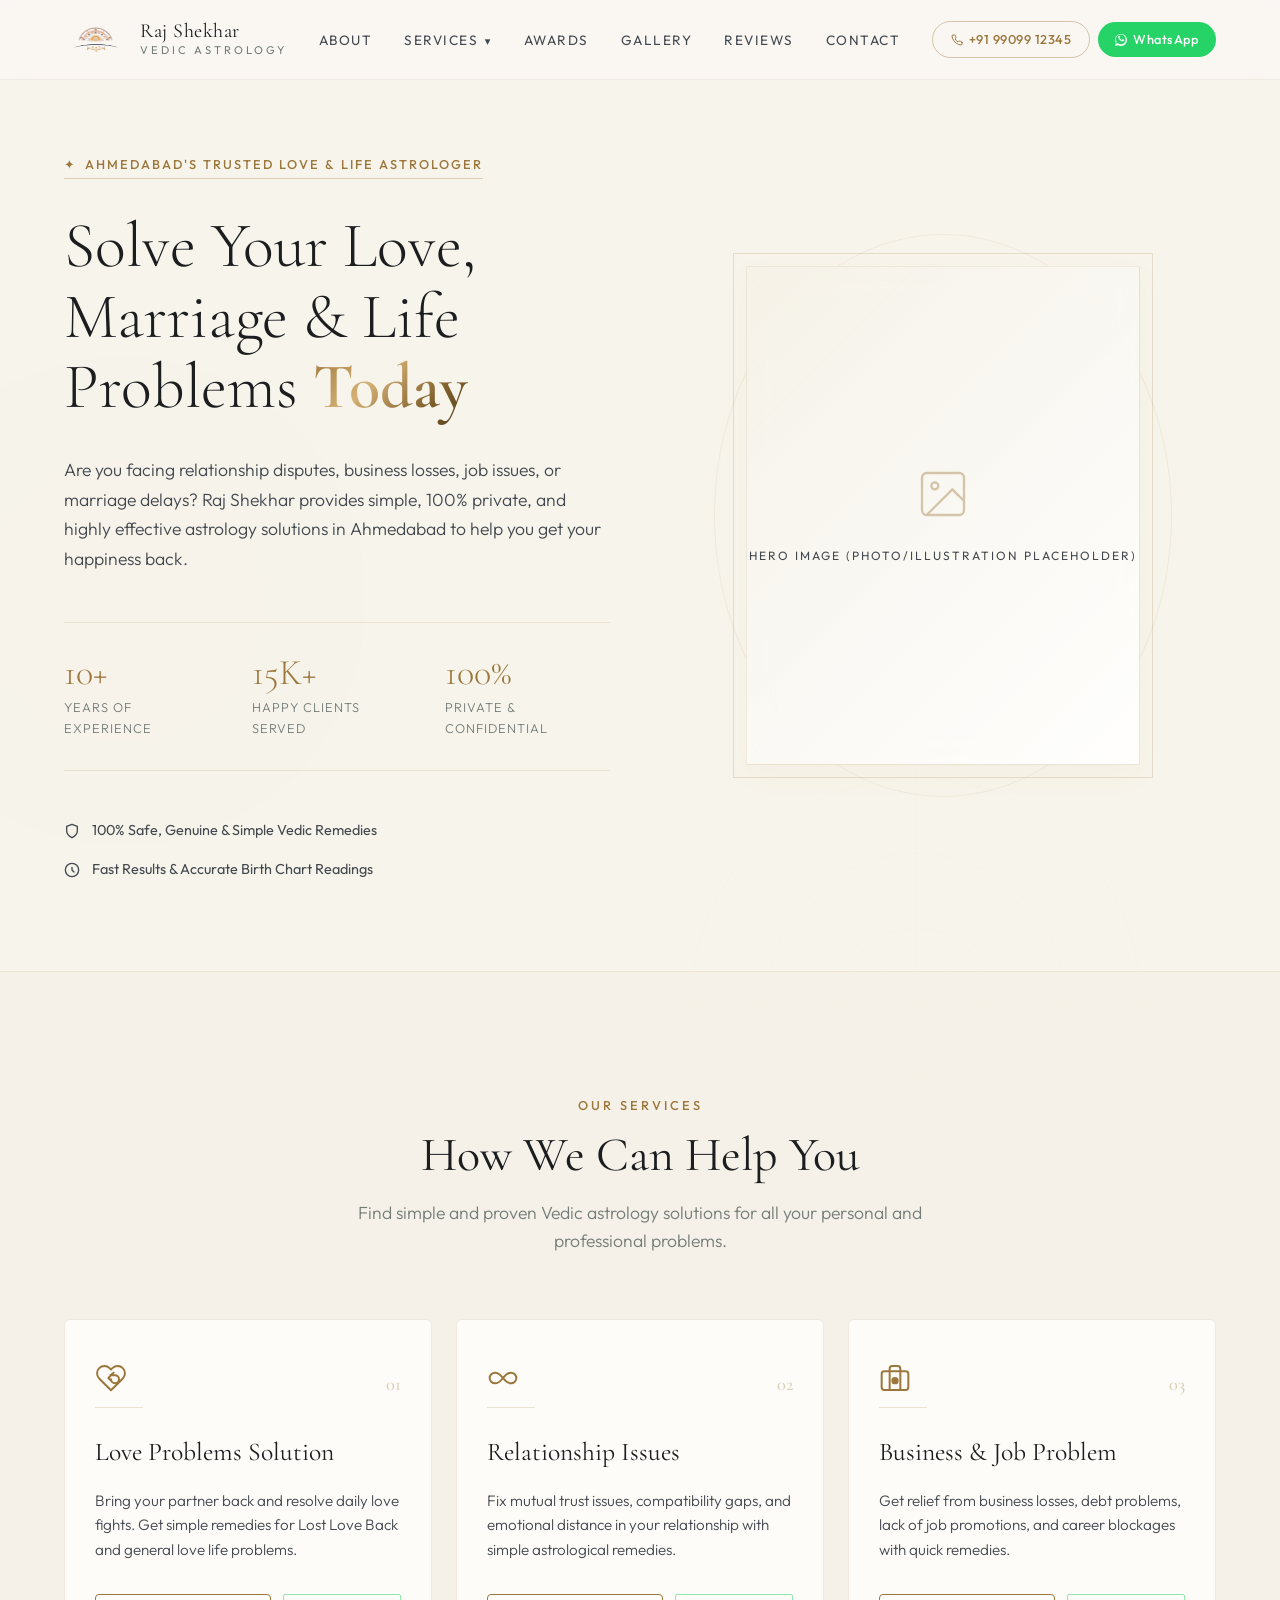
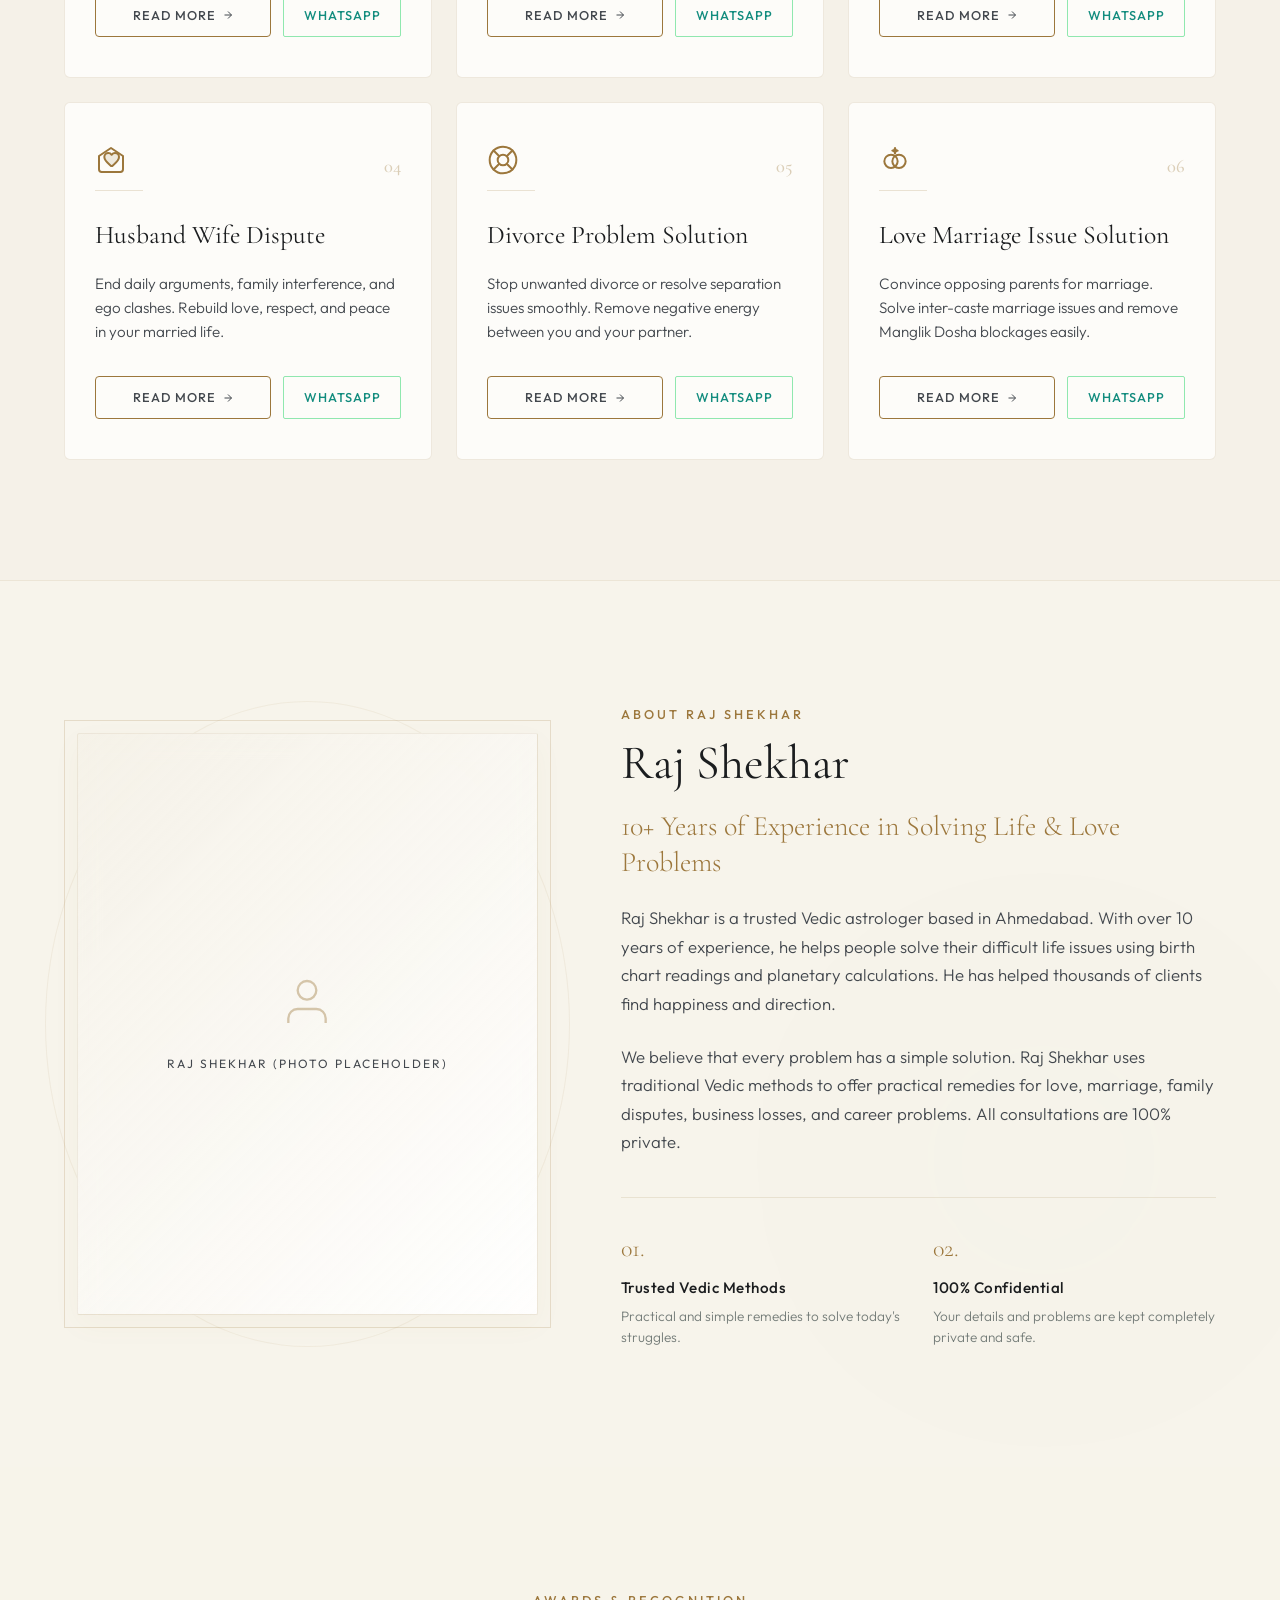
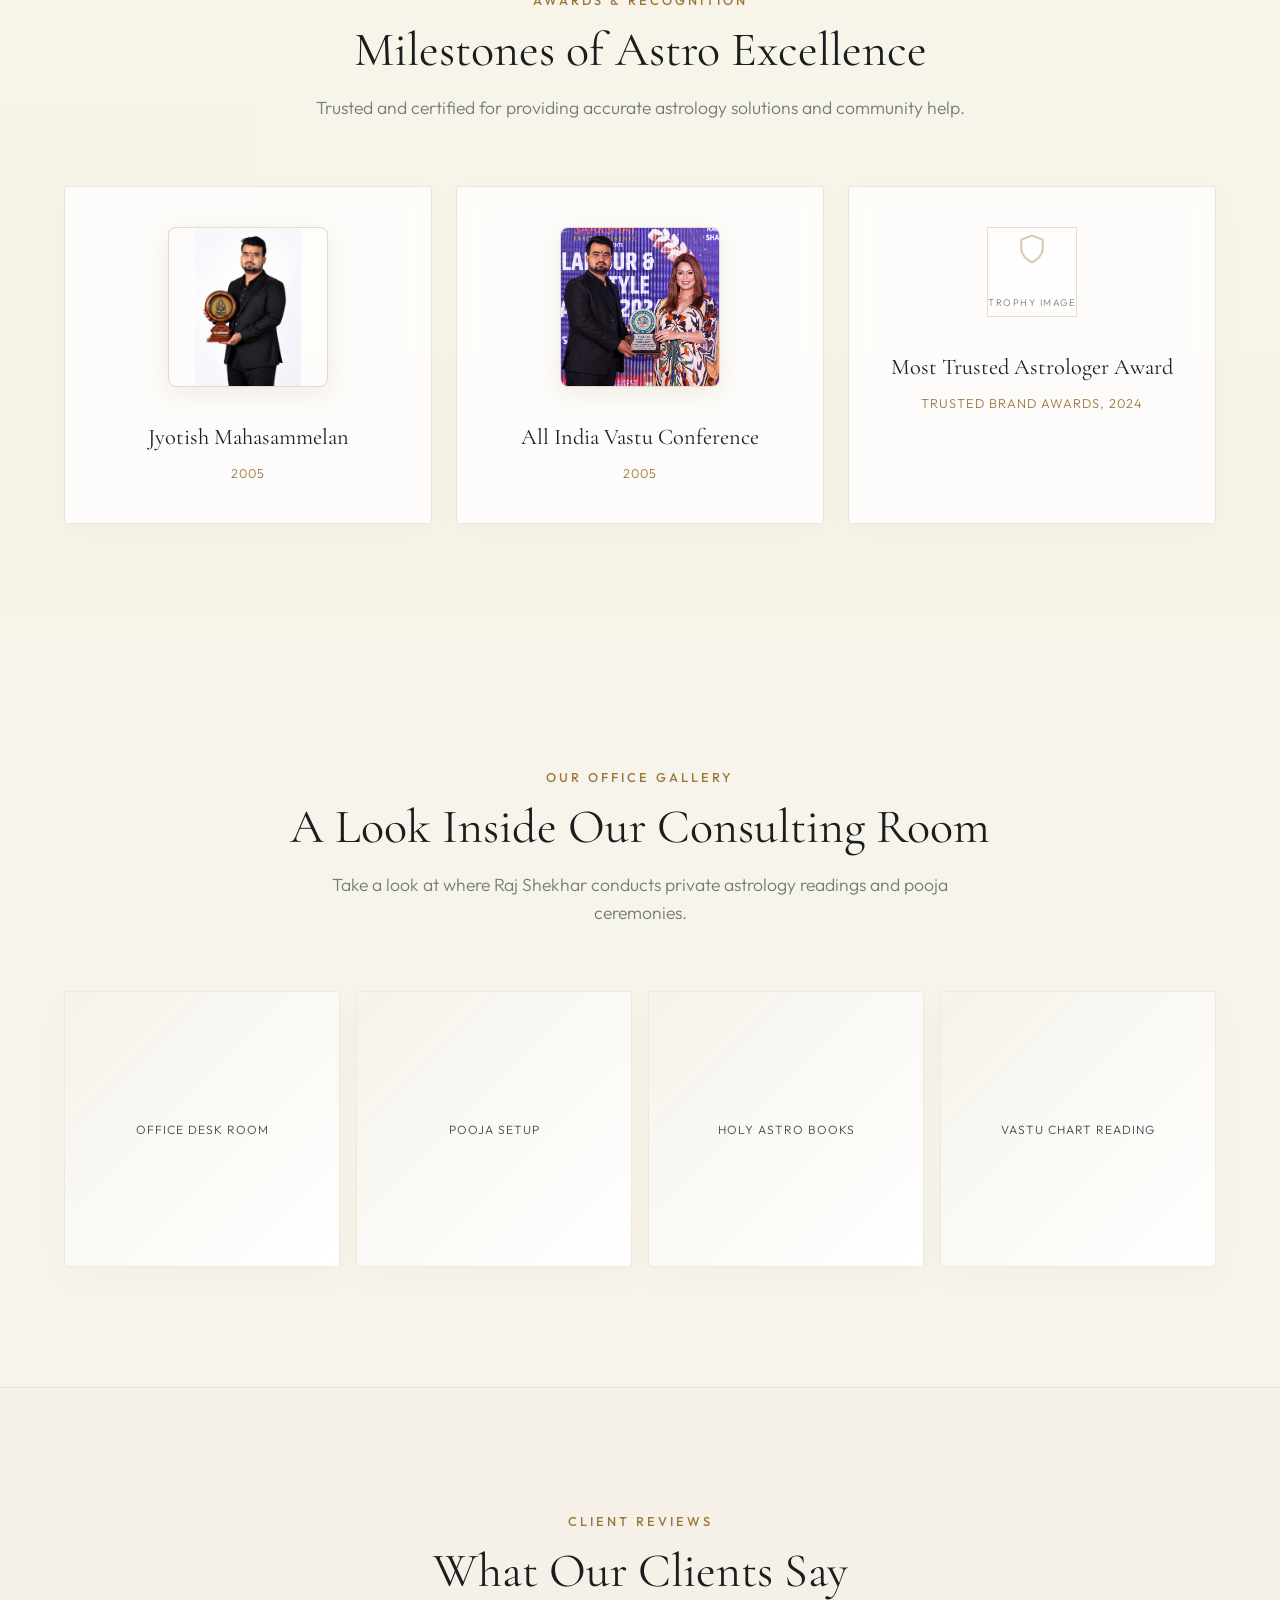
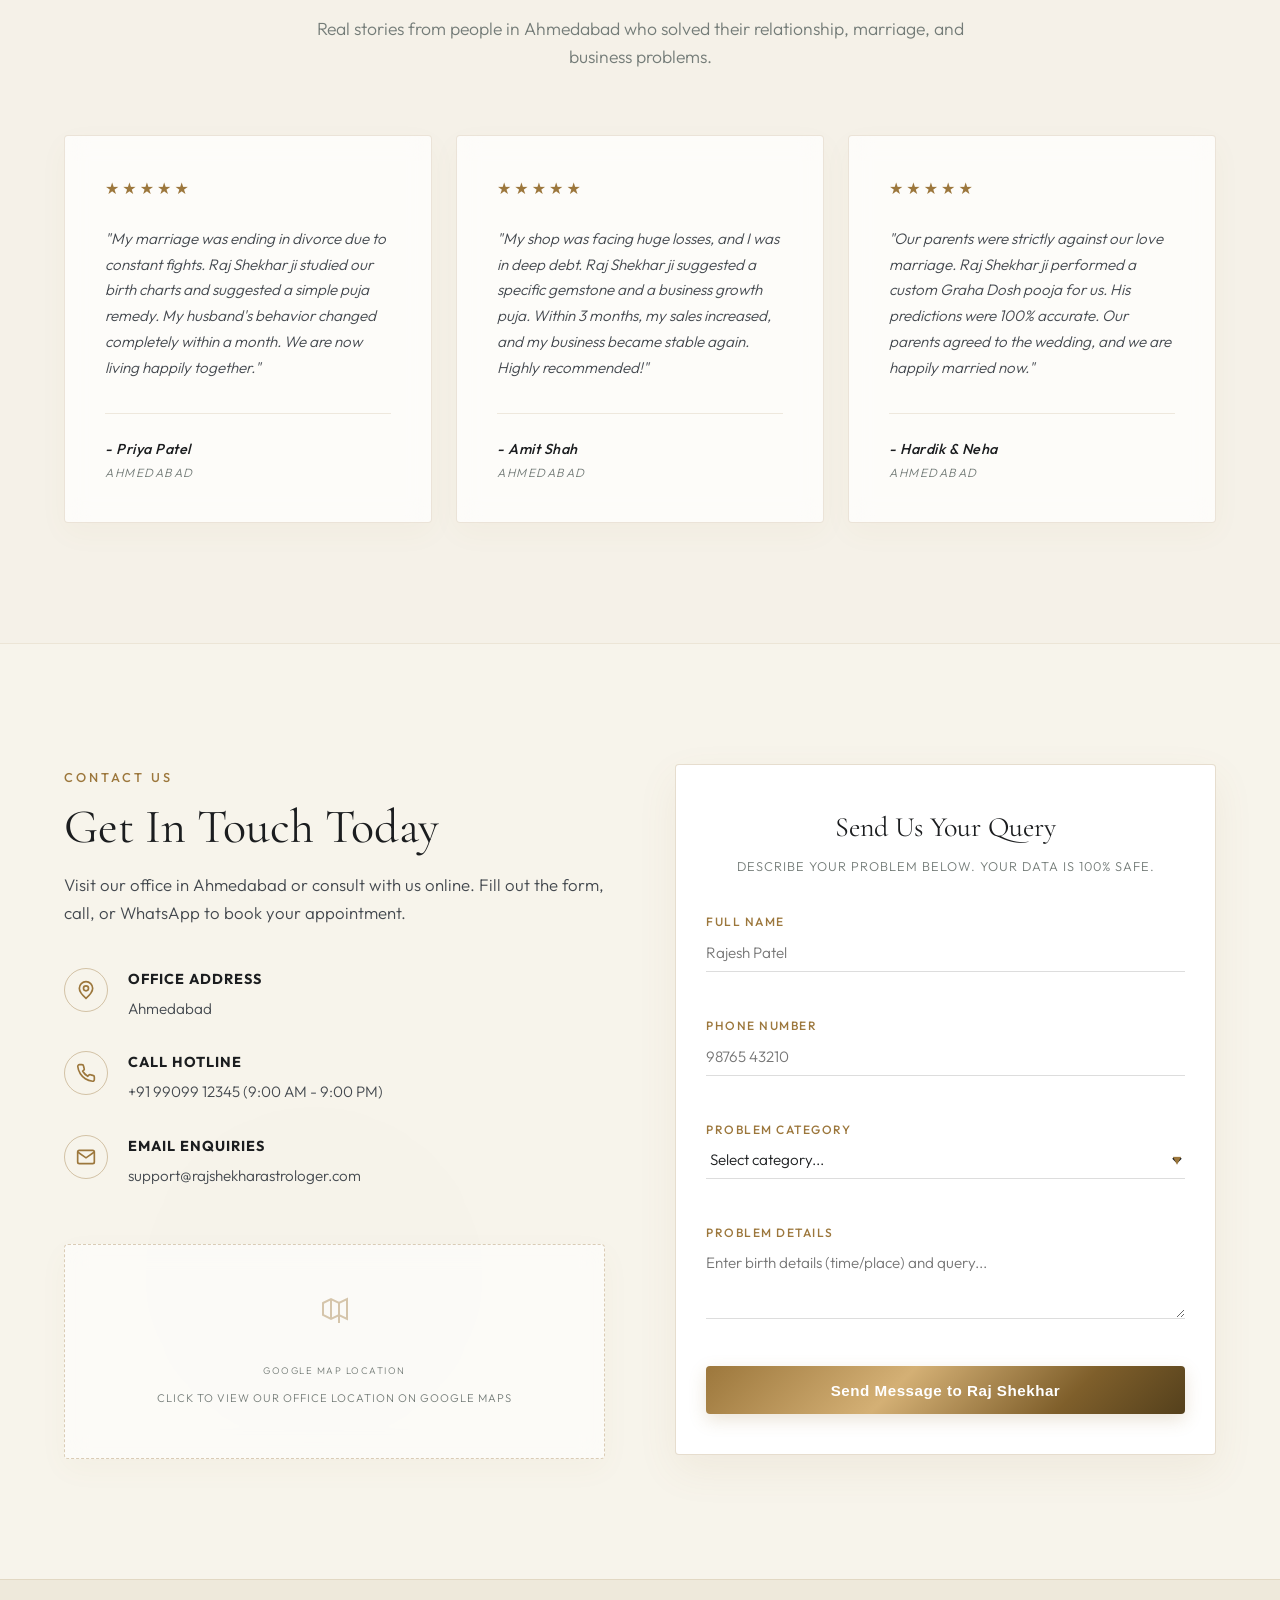
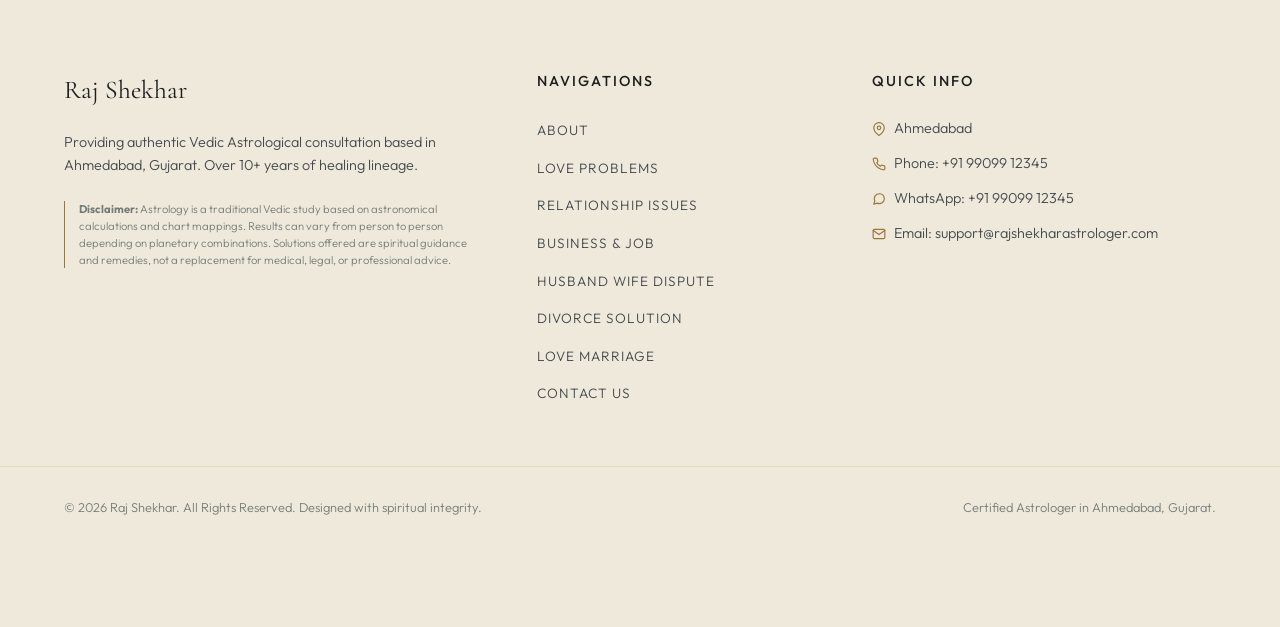
==== commit 2104a1d4: "Add files via upload" ====
--- a/index.html
+++ b/index.html
@@ -1,13 +1,16 @@
 <!DOCTYPE html>
 <html lang="en">
+
 <head>
   <meta charset="UTF-8">
   <meta name="viewport" content="width=device-width, initial-scale=1.0">
   <title>Raj Shekhar | Best Astrologer in Ahmedabad — 10+ Years of Vedic Mastery</title>
-  
+
   <!-- SEO Meta Tags -->
-  <meta name="description" content="Get 100% confidential and proven solutions for lost love back, love marriage, business, job, relationship, and divorce problems from Ahmedabad's leading Vedic Astrologer Raj Shekhar. 10+ years experience. Free advice on Call & WhatsApp.">
-  <meta name="keywords" content="astrologer in ahmedabad, best astrologer in ahmedabad, jyotish in ahmedabad, love problem solution ahmedabad, lost love back ahmedabad, love marriage specialist ahmedabad, relationship problem solver, business problem solution, divorce problem solution, husband wife dispute solver, raj shekhar astrologer">
+  <meta name="description"
+    content="Get 100% confidential and proven solutions for lost love back, love marriage, business, job, relationship, and divorce problems from Ahmedabad's leading Vedic Astrologer Raj Shekhar. 10+ years experience. Free advice on Call & WhatsApp.">
+  <meta name="keywords"
+    content="astrologer in ahmedabad, best astrologer in ahmedabad, jyotish in ahmedabad, love problem solution ahmedabad, lost love back ahmedabad, love marriage specialist ahmedabad, relationship problem solver, business problem solution, divorce problem solution, husband wife dispute solver, raj shekhar astrologer">
   <meta name="author" content="Raj Shekhar">
   <meta name="robots" content="index, follow">
 
@@ -15,18 +18,25 @@
   <meta property="og:type" content="website">
   <meta property="og:url" content="https://www.rajshekharastrologer.com/">
   <meta property="og:title" content="Raj Shekhar | Best Astrologer in Ahmedabad">
-  <meta property="og:description" content="Proven Vedic astrological solutions for relationship issues, business troubles, divorce, and love marriage disputes. Call/WhatsApp today for a confidential advice session.">
+  <meta property="og:description"
+    content="Proven Vedic astrological solutions for relationship issues, business troubles, divorce, and love marriage disputes. Call/WhatsApp today for a confidential advice session.">
   <meta property="og:image" content="images/og-share-banner.jpg">
 
   <!-- Twitter -->
   <meta property="twitter:card" content="summary_large_image">
   <meta property="twitter:title" content="Raj Shekhar | Astrologer in Ahmedabad">
-  <meta property="twitter:description" content="Resolve your life's hardest issues with ancient Vedic wisdom. Certified Astrologer in Ahmedabad with 10+ years of trusted experience.">
+  <meta property="twitter:description"
+    content="Resolve your life's hardest issues with ancient Vedic wisdom. Certified Astrologer in Ahmedabad with 10+ years of trusted experience.">
 
   <!-- Fonts -->
   <link rel="preconnect" href="https://fonts.googleapis.com">
   <link rel="preconnect" href="https://fonts.gstatic.com" crossorigin>
-  <link href="https://fonts.googleapis.com/css2?family=Cormorant+Garamond:ital,wght@0,300;0,400;0,600;0,700;1,300;1,400&family=Outfit:wght@200;300;400;500;600;700&display=swap" rel="stylesheet">
+  <link
+    href="https://fonts.googleapis.com/css2?family=Cormorant+Garamond:ital,wght@0,300;0,400;0,600;0,700;1,300;1,400&family=Outfit:wght@200;300;400;500;600;700&display=swap"
+    rel="stylesheet">
+
+  <!-- Favicon -->
+  <link rel="icon" type="image/svg+xml" href="logo.svg">
 
   <!-- Core Stylesheet -->
   <link rel="stylesheet" href="css/styles.css">
@@ -78,23 +88,25 @@
   }
   </script>
 </head>
+
 <body>
 
   <!-- Background Decorative Orbs & Geometrics -->
   <div class="glow-orb orb-1" aria-hidden="true"></div>
   <div class="glow-orb orb-2" aria-hidden="true"></div>
   <div class="glow-orb orb-3" aria-hidden="true"></div>
-  
+
   <!-- Subtle line-art geometry overlay for contemporary feel -->
   <div class="cosmic-line-deco" aria-hidden="true">
-    <svg width="100%" height="100%" viewBox="0 0 800 800" fill="none" stroke="rgba(168, 129, 67, 0.05)" stroke-width="1">
-      <circle cx="400" cy="400" r="300"/>
-      <circle cx="400" cy="400" r="200"/>
-      <circle cx="400" cy="400" r="100"/>
-      <line x1="400" y1="50" x2="400" y2="750"/>
-      <line x1="50" y1="400" x2="750" y2="400"/>
-      <line x1="147" y1="147" x2="653" y2="653"/>
-      <line x1="147" y1="653" x2="653" y2="147"/>
+    <svg width="100%" height="100%" viewBox="0 0 800 800" fill="none" stroke="rgba(168, 129, 67, 0.05)"
+      stroke-width="1">
+      <circle cx="400" cy="400" r="300" />
+      <circle cx="400" cy="400" r="200" />
+      <circle cx="400" cy="400" r="100" />
+      <line x1="400" y1="50" x2="400" y2="750" />
+      <line x1="50" y1="400" x2="750" y2="400" />
+      <line x1="147" y1="147" x2="653" y2="653" />
+      <line x1="147" y1="653" x2="653" y2="147" />
     </svg>
   </div>
 
@@ -102,12 +114,7 @@
   <header class="main-header">
     <div class="container header-container">
       <a href="#" class="logo" id="header-logo">
-        <span class="zodiac-icon" aria-hidden="true">
-          <svg width="20" height="20" viewBox="0 0 24 24" fill="none" stroke="currentColor" stroke-width="1.5" stroke-linecap="round" stroke-linejoin="round">
-            <circle cx="12" cy="12" r="10"/>
-            <path d="M12 2v20M2 12h20M12 12m-6 0a6 6 0 1 0 12 0 6 6 0 1 0-12 0"/>
-          </svg>
-        </span>
+        <img src="logo.svg" alt="Raj Shekhar Vedic Astrology Logo" class="logo-img">
         <div class="logo-text">
           <span class="logo-name">Raj Shekhar</span>
           <span class="logo-title">Vedic Astrology</span>
@@ -139,16 +146,20 @@
       <div class="header-ctas">
         <a href="tel:+919909912345" class="btn btn-call-outline" aria-label="Call Astrologer Raj Shekhar">
           <span class="btn-icon">
-            <svg width="14" height="14" viewBox="0 0 24 24" fill="none" stroke="currentColor" stroke-width="2" stroke-linecap="round" stroke-linejoin="round">
-              <path d="M22 16.92v3a2 2 0 0 1-2.18 2 19.79 19.79 0 0 1-8.63-3.07 19.5 19.5 0 0 1-6-6 19.79 19.79 0 0 1-3.07-8.67A2 2 0 0 1 4.11 2h3a2 2 0 0 1 2 1.72 12.84 12.84 0 0 0 .7 2.81 2 2 0 0 1-.45 2.11L8.09 9.91a16 16 0 0 0 6 6l1.27-1.27a2 2 0 0 1 2.11-.45 12.84 12.84 0 0 0 2.81.7A2 2 0 0 1 22 16.92z"/>
+            <svg width="14" height="14" viewBox="0 0 24 24" fill="none" stroke="currentColor" stroke-width="2"
+              stroke-linecap="round" stroke-linejoin="round">
+              <path
+                d="M22 16.92v3a2 2 0 0 1-2.18 2 19.79 19.79 0 0 1-8.63-3.07 19.5 19.5 0 0 1-6-6 19.79 19.79 0 0 1-3.07-8.67A2 2 0 0 1 4.11 2h3a2 2 0 0 1 2 1.72 12.84 12.84 0 0 0 .7 2.81 2 2 0 0 1-.45 2.11L8.09 9.91a16 16 0 0 0 6 6l1.27-1.27a2 2 0 0 1 2.11-.45 12.84 12.84 0 0 0 2.81.7A2 2 0 0 1 22 16.92z" />
             </svg>
           </span>
           <span class="desktop-only">+91 99099 12345</span>
         </a>
-        <a href="https://wa.me/919909912345?text=Hello%20Raj%20Shekhar%20ji,%20I%20want%20to%20consult%20you%20regarding%20my%20problem." target="_blank" class="btn btn-whatsapp-solid" aria-label="Chat with Astrologer Raj Shekhar on WhatsApp">
+        <a href="https://wa.me/919909912345?text=Hello%20Raj%20Shekhar%20ji,%20I%20want%20to%20consult%20you%20regarding%20my%20problem."
+          target="_blank" class="btn btn-whatsapp-solid" aria-label="Chat with Astrologer Raj Shekhar on WhatsApp">
           <span class="btn-icon">
             <svg width="14" height="14" viewBox="0 0 24 24" fill="currentColor">
-              <path d="M.057 24l1.687-6.163c-1.041-1.804-1.588-3.849-1.587-5.946C.06 5.348 5.397.01 12.008.01c3.202.001 6.212 1.246 8.477 3.514 2.266 2.268 3.507 5.28 3.505 8.484-.004 6.657-5.34 11.997-11.953 11.997-2.005-.001-3.973-.502-5.731-1.456L0 24zm6.59-4.846c1.6.95 3.188 1.449 4.825 1.451 5.436 0 9.86-4.37 9.864-9.799.002-2.63-1.023-5.101-2.885-6.963C16.588 1.981 14.115.96 11.488.96c-5.44 0-9.866 4.372-9.87 9.802 0 1.698.459 3.356 1.328 4.867l-.995 3.635 3.7-.97c1.554.896 3.082 1.341 4.606 1.341zm11.303-7.79c-.3-.15-1.774-.875-2.048-.975-.275-.1-.475-.15-.675.15-.2.3-.775.975-.95 1.175-.175.2-.35.225-.65.075-.3-.15-1.267-.467-2.414-1.492-.893-.797-1.496-1.782-1.672-2.082-.176-.3-.019-.462.13-.611.135-.134.3-.35.45-.525.15-.175.2-.3.3-.5.1-.2.05-.375-.025-.525-.075-.15-.675-1.625-.925-2.225-.244-.589-.491-.51-.675-.52-.174-.01-.374-.012-.574-.012s-.525.075-.8.375c-.275.3-1.05 1.025-1.05 2.5s1.075 2.9 1.225 3.1c.15.2 2.11 3.224 5.115 4.526.715.31 1.273.495 1.708.633.719.228 1.374.196 1.892.119.577-.087 1.774-.725 2.024-1.425.25-.7.25-1.3 0-1.425-.075-.125-.275-.2-.575-.35z"/>
+              <path
+                d="M.057 24l1.687-6.163c-1.041-1.804-1.588-3.849-1.587-5.946C.06 5.348 5.397.01 12.008.01c3.202.001 6.212 1.246 8.477 3.514 2.266 2.268 3.507 5.28 3.505 8.484-.004 6.657-5.34 11.997-11.953 11.997-2.005-.001-3.973-.502-5.731-1.456L0 24zm6.59-4.846c1.6.95 3.188 1.449 4.825 1.451 5.436 0 9.86-4.37 9.864-9.799.002-2.63-1.023-5.101-2.885-6.963C16.588 1.981 14.115.96 11.488.96c-5.44 0-9.866 4.372-9.87 9.802 0 1.698.459 3.356 1.328 4.867l-.995 3.635 3.7-.97c1.554.896 3.082 1.341 4.606 1.341zm11.303-7.79c-.3-.15-1.774-.875-2.048-.975-.275-.1-.475-.15-.675.15-.2.3-.775.975-.95 1.175-.175.2-.35.225-.65.075-.3-.15-1.267-.467-2.414-1.492-.893-.797-1.496-1.782-1.672-2.082-.176-.3-.019-.462.13-.611.135-.134.3-.35.45-.525.15-.175.2-.3.3-.5.1-.2.05-.375-.025-.525-.075-.15-.675-1.625-.925-2.225-.244-.589-.491-.51-.675-.52-.174-.01-.374-.012-.574-.012s-.525.075-.8.375c-.275.3-1.05 1.025-1.05 2.5s1.075 2.9 1.225 3.1c.15.2 2.11 3.224 5.115 4.526.715.31 1.273.495 1.708.633.719.228 1.374.196 1.892.119.577-.087 1.774-.725 2.024-1.425.25-.7.25-1.3 0-1.425-.075-.125-.275-.2-.575-.35z" />
             </svg>
           </span>
           <span>WhatsApp</span>
@@ -166,13 +177,15 @@
           <span class="star-icon">✦</span>
           <span>Ahmedabad's Trusted Love & Life Astrologer</span>
         </div>
-        
+
         <h1 class="hero-title">
           Solve Your Love, Marriage & Life Problems <span class="text-gold">Today</span>
         </h1>
-        
+
         <p class="hero-description">
-          Are you facing relationship disputes, business losses, job issues, or marriage delays? Raj Shekhar provides simple, 100% private, and highly effective astrology solutions in Ahmedabad to help you get your happiness back.
+          Are you facing relationship disputes, business losses, job issues, or marriage delays? Raj Shekhar provides
+          simple, 100% private, and highly effective astrology solutions in Ahmedabad to help you get your happiness
+          back.
         </p>
 
         <!-- Dynamic Trust Metrics -->
@@ -193,14 +206,17 @@
 
         <div class="hero-guarantees">
           <div class="guarantee-item">
-            <svg width="16" height="16" viewBox="0 0 24 24" fill="none" stroke="currentColor" stroke-width="2" stroke-linecap="round" stroke-linejoin="round" class="text-gold">
-              <path d="M12 22s8-4 8-10V5l-8-3-8 3v7c0 6 8 10 8 10z"/>
+            <svg width="16" height="16" viewBox="0 0 24 24" fill="none" stroke="currentColor" stroke-width="2"
+              stroke-linecap="round" stroke-linejoin="round" class="text-gold">
+              <path d="M12 22s8-4 8-10V5l-8-3-8 3v7c0 6 8 10 8 10z" />
             </svg>
             <span>100% Safe, Genuine & Simple Vedic Remedies</span>
           </div>
           <div class="guarantee-item">
-            <svg width="16" height="16" viewBox="0 0 24 24" fill="none" stroke="currentColor" stroke-width="2" stroke-linecap="round" stroke-linejoin="round" class="text-gold">
-              <circle cx="12" cy="12" r="10"/><path d="M12 8v4l3 3"/>
+            <svg width="16" height="16" viewBox="0 0 24 24" fill="none" stroke="currentColor" stroke-width="2"
+              stroke-linecap="round" stroke-linejoin="round" class="text-gold">
+              <circle cx="12" cy="12" r="10" />
+              <path d="M12 8v4l3 3" />
             </svg>
             <span>Fast Results & Accurate Birth Chart Readings</span>
           </div>
@@ -214,10 +230,11 @@
           <div class="astro-bg-circles" aria-hidden="true"></div>
           <div class="image-placeholder card-glass">
             <div class="placeholder-icon">
-              <svg width="56" height="56" viewBox="0 0 24 24" fill="none" stroke="currentColor" stroke-width="1" aria-hidden="true">
-                <rect x="3" y="3" width="18" height="18" rx="2" ry="2"/>
-                <circle cx="8.5" cy="8.5" r="1.5"/>
-                <polyline points="21 15 16 10 5 21"/>
+              <svg width="56" height="56" viewBox="0 0 24 24" fill="none" stroke="currentColor" stroke-width="1"
+                aria-hidden="true">
+                <rect x="3" y="3" width="18" height="18" rx="2" ry="2" />
+                <circle cx="8.5" cy="8.5" r="1.5" />
+                <polyline points="21 15 16 10 5 21" />
               </svg>
             </div>
             <span class="placeholder-label">Hero Image (Photo/Illustration Placeholder)</span>
@@ -243,25 +260,30 @@
         <article class="service-card" data-service="love-problems">
           <div class="card-header-meta">
             <div class="service-icon">
-              <svg width="32" height="32" viewBox="0 0 24 24" fill="none" stroke="currentColor" stroke-width="1.5" stroke-linecap="round" stroke-linejoin="round">
-                <path d="M20.84 4.61a5.5 5.5 0 0 0-7.78 0L12 5.67l-1.06-1.06a5.5 5.5 0 0 0-7.78 7.78l1.06 1.06L12 21.23l7.78-7.78 1.06-1.06a5.5 5.5 0 0 0 0-7.78z"/>
-                <path d="M12 13a3 3 0 1 0 3-3h-3.5L14 8M12 10l-2 2 2 2"/>
+              <svg width="32" height="32" viewBox="0 0 24 24" fill="none" stroke="currentColor" stroke-width="1.5"
+                stroke-linecap="round" stroke-linejoin="round">
+                <path
+                  d="M20.84 4.61a5.5 5.5 0 0 0-7.78 0L12 5.67l-1.06-1.06a5.5 5.5 0 0 0-7.78 7.78l1.06 1.06L12 21.23l7.78-7.78 1.06-1.06a5.5 5.5 0 0 0 0-7.78z" />
+                <path d="M12 13a3 3 0 1 0 3-3h-3.5L14 8M12 10l-2 2 2 2" />
               </svg>
             </div>
             <span class="card-number">01</span>
           </div>
           <h3 class="service-title">Love Problems Solution</h3>
           <p class="service-desc">
-            Bring your partner back and resolve daily love fights. Get simple remedies for Lost Love Back and general love life problems.
+            Bring your partner back and resolve daily love fights. Get simple remedies for Lost Love Back and general
+            love life problems.
           </p>
           <div class="service-actions">
             <a href="love-problems" class="btn btn-card-more">
               <span>Read More</span>
-              <svg class="btn-arrow" width="12" height="12" viewBox="0 0 24 24" fill="none" stroke="currentColor" stroke-width="2">
-                <path d="M5 12h14M12 5l7 7-7 7"/>
-              </svg>
-            </a>
-            <a href="https://wa.me/919909912345?text=Hello%20Raj%20Shekhar%20ji,%20I%20need%20help%20with%20Love%20Problems%20Solution." target="_blank" class="btn btn-card-wa">
+              <svg class="btn-arrow" width="12" height="12" viewBox="0 0 24 24" fill="none" stroke="currentColor"
+                stroke-width="2">
+                <path d="M5 12h14M12 5l7 7-7 7" />
+              </svg>
+            </a>
+            <a href="https://wa.me/919909912345?text=Hello%20Raj%20Shekhar%20ji,%20I%20need%20help%20with%20Love%20Problems%20Solution."
+              target="_blank" class="btn btn-card-wa">
               <span>WhatsApp</span>
             </a>
           </div>
@@ -271,24 +293,29 @@
         <article class="service-card" data-service="relationship-issues">
           <div class="card-header-meta">
             <div class="service-icon">
-              <svg width="32" height="32" viewBox="0 0 24 24" fill="none" stroke="currentColor" stroke-width="1.5" stroke-linecap="round" stroke-linejoin="round">
-                <path d="M12 12c-2-2.67-4-4-6-4a4 4 0 1 0 0 8c2 0 4-1.33 6-4zm0 0c2-2.67 4-4 6-4a4 4 0 1 1 0 8c-2 0-4-1.33-6-4z"/>
+              <svg width="32" height="32" viewBox="0 0 24 24" fill="none" stroke="currentColor" stroke-width="1.5"
+                stroke-linecap="round" stroke-linejoin="round">
+                <path
+                  d="M12 12c-2-2.67-4-4-6-4a4 4 0 1 0 0 8c2 0 4-1.33 6-4zm0 0c2-2.67 4-4 6-4a4 4 0 1 1 0 8c-2 0-4-1.33-6-4z" />
               </svg>
             </div>
             <span class="card-number">02</span>
           </div>
           <h3 class="service-title">Relationship Issues</h3>
           <p class="service-desc">
-            Fix mutual trust issues, compatibility gaps, and emotional distance in your relationship with simple astrological remedies.
+            Fix mutual trust issues, compatibility gaps, and emotional distance in your relationship with simple
+            astrological remedies.
           </p>
           <div class="service-actions">
             <a href="relationship-problem" class="btn btn-card-more">
               <span>Read More</span>
-              <svg class="btn-arrow" width="12" height="12" viewBox="0 0 24 24" fill="none" stroke="currentColor" stroke-width="2">
-                <path d="M5 12h14M12 5l7 7-7 7"/>
-              </svg>
-            </a>
-            <a href="https://wa.me/919909912345?text=Hello%20Raj%20Shekhar%20ji,%20I%20need%20help%20with%20Relationship%20Issues." target="_blank" class="btn btn-card-wa">
+              <svg class="btn-arrow" width="12" height="12" viewBox="0 0 24 24" fill="none" stroke="currentColor"
+                stroke-width="2">
+                <path d="M5 12h14M12 5l7 7-7 7" />
+              </svg>
+            </a>
+            <a href="https://wa.me/919909912345?text=Hello%20Raj%20Shekhar%20ji,%20I%20need%20help%20with%20Relationship%20Issues."
+              target="_blank" class="btn btn-card-wa">
               <span>WhatsApp</span>
             </a>
           </div>
@@ -298,26 +325,30 @@
         <article class="service-card" data-service="business-job">
           <div class="card-header-meta">
             <div class="service-icon">
-              <svg width="32" height="32" viewBox="0 0 24 24" fill="none" stroke="currentColor" stroke-width="1.5" stroke-linecap="round" stroke-linejoin="round">
-                <rect x="2" y="7" width="20" height="14" rx="2" ry="2"/>
-                <path d="M16 21V5a2 2 0 0 0-2-2h-4a2 2 0 0 0-2 2v16"/>
-                <circle cx="12" cy="14" r="2" fill="currentColor"/>
+              <svg width="32" height="32" viewBox="0 0 24 24" fill="none" stroke="currentColor" stroke-width="1.5"
+                stroke-linecap="round" stroke-linejoin="round">
+                <rect x="2" y="7" width="20" height="14" rx="2" ry="2" />
+                <path d="M16 21V5a2 2 0 0 0-2-2h-4a2 2 0 0 0-2 2v16" />
+                <circle cx="12" cy="14" r="2" fill="currentColor" />
               </svg>
             </div>
             <span class="card-number">03</span>
           </div>
           <h3 class="service-title">Business & Job Problem</h3>
           <p class="service-desc">
-            Get relief from business losses, debt problems, lack of job promotions, and career blockages with quick remedies.
+            Get relief from business losses, debt problems, lack of job promotions, and career blockages with quick
+            remedies.
           </p>
           <div class="service-actions">
             <a href="business-job-problem" class="btn btn-card-more">
               <span>Read More</span>
-              <svg class="btn-arrow" width="12" height="12" viewBox="0 0 24 24" fill="none" stroke="currentColor" stroke-width="2">
-                <path d="M5 12h14M12 5l7 7-7 7"/>
-              </svg>
-            </a>
-            <a href="https://wa.me/919909912345?text=Hello%20Raj%20Shekhar%20ji,%20I%20need%20help%20with%20Business%20and%20Job%20Problem%20Solution." target="_blank" class="btn btn-card-wa">
+              <svg class="btn-arrow" width="12" height="12" viewBox="0 0 24 24" fill="none" stroke="currentColor"
+                stroke-width="2">
+                <path d="M5 12h14M12 5l7 7-7 7" />
+              </svg>
+            </a>
+            <a href="https://wa.me/919909912345?text=Hello%20Raj%20Shekhar%20ji,%20I%20need%20help%20with%20Business%20and%20Job%20Problem%20Solution."
+              target="_blank" class="btn btn-card-wa">
               <span>WhatsApp</span>
             </a>
           </div>
@@ -327,25 +358,31 @@
         <article class="service-card" data-service="husband-wife">
           <div class="card-header-meta">
             <div class="service-icon">
-              <svg width="32" height="32" viewBox="0 0 24 24" fill="none" stroke="currentColor" stroke-width="1.5" stroke-linecap="round" stroke-linejoin="round">
-                <path d="M3 9l9-6 9 6v10a2 2 0 0 1-2 2H5a2 2 0 0 1-2-2V9z"/>
-                <path d="M12 16.5l-.8-.7C8.5 13.5 7 11.8 7 9.8c0-1.7 1.3-3 3-3 1 0 1.9.5 2.5 1.3.6-.8 1.5-1.3 2.5-1.3 1.7 0 3 1.3 3 3 0 2-1.5 3.7-4.2 6l-.8.7z" fill="rgba(156, 119, 60, 0.15)"/>
+              <svg width="32" height="32" viewBox="0 0 24 24" fill="none" stroke="currentColor" stroke-width="1.5"
+                stroke-linecap="round" stroke-linejoin="round">
+                <path d="M3 9l9-6 9 6v10a2 2 0 0 1-2 2H5a2 2 0 0 1-2-2V9z" />
+                <path
+                  d="M12 16.5l-.8-.7C8.5 13.5 7 11.8 7 9.8c0-1.7 1.3-3 3-3 1 0 1.9.5 2.5 1.3.6-.8 1.5-1.3 2.5-1.3 1.7 0 3 1.3 3 3 0 2-1.5 3.7-4.2 6l-.8.7z"
+                  fill="rgba(156, 119, 60, 0.15)" />
               </svg>
             </div>
             <span class="card-number">04</span>
           </div>
           <h3 class="service-title">Husband Wife Dispute</h3>
           <p class="service-desc">
-            End daily arguments, family interference, and ego clashes. Rebuild love, respect, and peace in your married life.
+            End daily arguments, family interference, and ego clashes. Rebuild love, respect, and peace in your married
+            life.
           </p>
           <div class="service-actions">
             <a href="husband-wife-problem" class="btn btn-card-more">
               <span>Read More</span>
-              <svg class="btn-arrow" width="12" height="12" viewBox="0 0 24 24" fill="none" stroke="currentColor" stroke-width="2">
-                <path d="M5 12h14M12 5l7 7-7 7"/>
-              </svg>
-            </a>
-            <a href="https://wa.me/919909912345?text=Hello%20Raj%20Shekhar%20ji,%20I%20need%20help%20with%20Husband%20Wife%20Problem%20Solution." target="_blank" class="btn btn-card-wa">
+              <svg class="btn-arrow" width="12" height="12" viewBox="0 0 24 24" fill="none" stroke="currentColor"
+                stroke-width="2">
+                <path d="M5 12h14M12 5l7 7-7 7" />
+              </svg>
+            </a>
+            <a href="https://wa.me/919909912345?text=Hello%20Raj%20Shekhar%20ji,%20I%20need%20help%20with%20Husband%20Wife%20Problem%20Solution."
+              target="_blank" class="btn btn-card-wa">
               <span>WhatsApp</span>
             </a>
           </div>
@@ -355,26 +392,30 @@
         <article class="service-card" data-service="divorce-problem">
           <div class="card-header-meta">
             <div class="service-icon">
-              <svg width="32" height="32" viewBox="0 0 24 24" fill="none" stroke="currentColor" stroke-width="1.5" stroke-linecap="round" stroke-linejoin="round">
-                <circle cx="12" cy="12" r="10"/>
-                <circle cx="12" cy="12" r="4"/>
-                <path d="M4.93 4.93l3.54 3.54M15.53 15.53l3.54 3.54M4.93 19.07l3.54-3.54M15.53 8.47l3.54-3.54"/>
+              <svg width="32" height="32" viewBox="0 0 24 24" fill="none" stroke="currentColor" stroke-width="1.5"
+                stroke-linecap="round" stroke-linejoin="round">
+                <circle cx="12" cy="12" r="10" />
+                <circle cx="12" cy="12" r="4" />
+                <path d="M4.93 4.93l3.54 3.54M15.53 15.53l3.54 3.54M4.93 19.07l3.54-3.54M15.53 8.47l3.54-3.54" />
               </svg>
             </div>
             <span class="card-number">05</span>
           </div>
           <h3 class="service-title">Divorce Problem Solution</h3>
           <p class="service-desc">
-            Stop unwanted divorce or resolve separation issues smoothly. Remove negative energy between you and your partner.
+            Stop unwanted divorce or resolve separation issues smoothly. Remove negative energy between you and your
+            partner.
           </p>
           <div class="service-actions">
             <a href="divorce-problem" class="btn btn-card-more">
               <span>Read More</span>
-              <svg class="btn-arrow" width="12" height="12" viewBox="0 0 24 24" fill="none" stroke="currentColor" stroke-width="2">
-                <path d="M5 12h14M12 5l7 7-7 7"/>
-              </svg>
-            </a>
-            <a href="https://wa.me/919909912345?text=Hello%20Raj%20Shekhar%20ji,%20I%20need%20help%20with%20Divorce%20Problem%20Solution." target="_blank" class="btn btn-card-wa">
+              <svg class="btn-arrow" width="12" height="12" viewBox="0 0 24 24" fill="none" stroke="currentColor"
+                stroke-width="2">
+                <path d="M5 12h14M12 5l7 7-7 7" />
+              </svg>
+            </a>
+            <a href="https://wa.me/919909912345?text=Hello%20Raj%20Shekhar%20ji,%20I%20need%20help%20with%20Divorce%20Problem%20Solution."
+              target="_blank" class="btn btn-card-wa">
               <span>WhatsApp</span>
             </a>
           </div>
@@ -384,26 +425,30 @@
         <article class="service-card" data-service="love-marriage">
           <div class="card-header-meta">
             <div class="service-icon">
-              <svg width="32" height="32" viewBox="0 0 24 24" fill="none" stroke="currentColor" stroke-width="1.5" stroke-linecap="round" stroke-linejoin="round">
-                <circle cx="9" cy="13" r="5"/>
-                <circle cx="15" cy="13" r="5"/>
-                <path d="M12 3l.5 1.5 1.5.5-1.5.5-.5 1.5-.5-1.5-1.5-.5 1.5-.5z" fill="currentColor"/>
+              <svg width="32" height="32" viewBox="0 0 24 24" fill="none" stroke="currentColor" stroke-width="1.5"
+                stroke-linecap="round" stroke-linejoin="round">
+                <circle cx="9" cy="13" r="5" />
+                <circle cx="15" cy="13" r="5" />
+                <path d="M12 3l.5 1.5 1.5.5-1.5.5-.5 1.5-.5-1.5-1.5-.5 1.5-.5z" fill="currentColor" />
               </svg>
             </div>
             <span class="card-number">06</span>
           </div>
           <h3 class="service-title">Love Marriage Issue Solution</h3>
           <p class="service-desc">
-            Convince opposing parents for marriage. Solve inter-caste marriage issues and remove Manglik Dosha blockages easily.
+            Convince opposing parents for marriage. Solve inter-caste marriage issues and remove Manglik Dosha blockages
+            easily.
           </p>
           <div class="service-actions">
             <a href="love-marriage-problem" class="btn btn-card-more">
               <span>Read More</span>
-              <svg class="btn-arrow" width="12" height="12" viewBox="0 0 24 24" fill="none" stroke="currentColor" stroke-width="2">
-                <path d="M5 12h14M12 5l7 7-7 7"/>
-              </svg>
-            </a>
-            <a href="https://wa.me/919909912345?text=Hello%20Raj%20Shekhar%20ji,%20I%20need%20help%20with%20Love%20Marriage%20Issue%20Solution." target="_blank" class="btn btn-card-wa">
+              <svg class="btn-arrow" width="12" height="12" viewBox="0 0 24 24" fill="none" stroke="currentColor"
+                stroke-width="2">
+                <path d="M5 12h14M12 5l7 7-7 7" />
+              </svg>
+            </a>
+            <a href="https://wa.me/919909912345?text=Hello%20Raj%20Shekhar%20ji,%20I%20need%20help%20with%20Love%20Marriage%20Issue%20Solution."
+              target="_blank" class="btn btn-card-wa">
               <span>WhatsApp</span>
             </a>
           </div>
@@ -423,8 +468,8 @@
           <div class="image-placeholder card-glass">
             <div class="placeholder-icon">
               <svg width="56" height="56" viewBox="0 0 24 24" fill="none" stroke="currentColor" stroke-width="1">
-                <path d="M20 21v-2a4 4 0 0 0-4-4H8a4 4 0 0 0-4 4v2"/>
-                <circle cx="12" cy="7" r="4"/>
+                <path d="M20 21v-2a4 4 0 0 0-4-4H8a4 4 0 0 0-4 4v2" />
+                <circle cx="12" cy="7" r="4" />
               </svg>
             </div>
             <span class="placeholder-label">Raj Shekhar (Photo Placeholder)</span>
@@ -438,10 +483,14 @@
         <h2 class="section-title">Raj Shekhar</h2>
         <h3 class="about-subtitle">10+ Years of Experience in Solving Life & Love Problems</h3>
         <p>
-          Raj Shekhar is a trusted Vedic astrologer based in Ahmedabad. With over 10 years of experience, he helps people solve their difficult life issues using birth chart readings and planetary calculations. He has helped thousands of clients find happiness and direction.
+          Raj Shekhar is a trusted Vedic astrologer based in Ahmedabad. With over 10 years of experience, he helps
+          people solve their difficult life issues using birth chart readings and planetary calculations. He has helped
+          thousands of clients find happiness and direction.
         </p>
         <p>
-          We believe that every problem has a simple solution. Raj Shekhar uses traditional Vedic methods to offer practical remedies for love, marriage, family disputes, business losses, and career problems. All consultations are 100% private.
+          We believe that every problem has a simple solution. Raj Shekhar uses traditional Vedic methods to offer
+          practical remedies for love, marriage, family disputes, business losses, and career problems. All
+          consultations are 100% private.
         </p>
         <div class="about-pillars">
           <div class="pillar">
@@ -465,42 +514,27 @@
       <div class="section-header text-center">
         <span class="accent-title">Awards & Recognition</span>
         <h2 class="section-title">Milestones of Astro Excellence</h2>
-        <p class="section-subtitle">Trusted and certified for providing accurate astrology solutions and community help.</p>
+        <p class="section-subtitle">Trusted and certified for providing accurate astrology solutions and community help.
+        </p>
       </div>
 
       <div class="awards-grid">
         <!-- Award 1 -->
         <article class="award-card card-glass">
-          <div class="award-visual-placeholder">
-            <div class="placeholder-icon">
-              <svg width="32" height="32" viewBox="0 0 24 24" fill="none" stroke="currentColor" stroke-width="1.5">
-                <path d="M6 9H4.5a2.5 2.5 0 0 1 0-5H6"/>
-                <path d="M18 9h1.5a2.5 2.5 0 0 0 0-5H18"/>
-                <path d="M4 22h16"/>
-                <path d="M10 14.66V17c0 .55-.45 1-1 1H4v2h16v-2h-5c-.55 0-1-.45-1-1v-2.34"/>
-                <path d="M12 15a6 6 0 1 0 0-12 6 6 0 0 0 0 12z"/>
-              </svg>
-            </div>
-            <span class="visual-label">Award Image</span>
-          </div>
-          <h3 class="award-title">Jyotish Shiromani Award</h3>
-          <p class="award-issuer">Vedic Research Association, 2022</p>
+          <div class="award-img-wrap">
+            <img src="award1.png" alt="Jyotish Shiromani Award" class="award-img" loading="lazy">
+          </div>
+          <h3 class="award-title">Jyotish Mahasammelan</h3>
+          <p class="award-issuer">2005</p>
         </article>
 
         <!-- Award 2 -->
         <article class="award-card card-glass">
-          <div class="award-visual-placeholder">
-            <div class="placeholder-icon">
-              <svg width="32" height="32" viewBox="0 0 24 24" fill="none" stroke="currentColor" stroke-width="1.5">
-                <rect x="3" y="3" width="18" height="18" rx="2" ry="2"/>
-                <circle cx="12" cy="12" r="3"/>
-                <path d="M12 5v2m0 10v2M5 12h2m10 0h2"/>
-              </svg>
-            </div>
-            <span class="visual-label">Certificate Image</span>
-          </div>
-          <h3 class="award-title">Gold Medal in Vedic Astrology</h3>
-          <p class="award-issuer">All India Astrology Federation, 2018</p>
+          <div class="award-img-wrap">
+            <img src="award2.png" alt="Gold Medal in Vedic Astrology" class="award-img" loading="lazy">
+          </div>
+          <h3 class="award-title">All India Vastu Conference</h3>
+          <p class="award-issuer">2005</p>
         </article>
 
         <!-- Award 3 -->
@@ -508,7 +542,7 @@
           <div class="award-visual-placeholder">
             <div class="placeholder-icon">
               <svg width="32" height="32" viewBox="0 0 24 24" fill="none" stroke="currentColor" stroke-width="1.5">
-                <path d="M12 22s8-4 8-10V5l-8-3-8 3v7c0 6 8 10 8 10z"/>
+                <path d="M12 22s8-4 8-10V5l-8-3-8 3v7c0 6 8 10 8 10z" />
               </svg>
             </div>
             <span class="visual-label">Trophy Image</span>
@@ -526,7 +560,8 @@
       <div class="section-header text-center">
         <span class="accent-title">Our Office Gallery</span>
         <h2 class="section-title">A Look Inside Our Consulting Room</h2>
-        <p class="section-subtitle">Take a look at where Raj Shekhar conducts private astrology readings and pooja ceremonies.</p>
+        <p class="section-subtitle">Take a look at where Raj Shekhar conducts private astrology readings and pooja
+          ceremonies.</p>
       </div>
 
       <div class="gallery-grid">
@@ -583,7 +618,8 @@
       <div class="section-header text-center">
         <span class="accent-title">Client Reviews</span>
         <h2 class="section-title">What Our Clients Say</h2>
-        <p class="section-subtitle">Real stories from people in Ahmedabad who solved their relationship, marriage, and business problems.</p>
+        <p class="section-subtitle">Real stories from people in Ahmedabad who solved their relationship, marriage, and
+          business problems.</p>
       </div>
 
       <div class="testimonials-grid">
@@ -591,7 +627,9 @@
         <blockquote class="testimonial-card card-glass">
           <div class="rating-stars">★★★★★</div>
           <p class="testimonial-text">
-            "My marriage was ending in divorce due to constant fights. Raj Shekhar ji studied our birth charts and suggested a simple puja remedy. My husband's behavior changed completely within a month. We are now living happily together."
+            "My marriage was ending in divorce due to constant fights. Raj Shekhar ji studied our birth charts and
+            suggested a simple puja remedy. My husband's behavior changed completely within a month. We are now living
+            happily together."
           </p>
           <cite class="testimonial-author">
             <strong>- Priya Patel</strong>
@@ -603,7 +641,9 @@
         <blockquote class="testimonial-card card-glass">
           <div class="rating-stars">★★★★★</div>
           <p class="testimonial-text">
-            "My shop was facing huge losses, and I was in deep debt. Raj Shekhar ji suggested a specific gemstone and a business growth puja. Within 3 months, my sales increased, and my business became stable again. Highly recommended!"
+            "My shop was facing huge losses, and I was in deep debt. Raj Shekhar ji suggested a specific gemstone and a
+            business growth puja. Within 3 months, my sales increased, and my business became stable again. Highly
+            recommended!"
           </p>
           <cite class="testimonial-author">
             <strong>- Amit Shah</strong>
@@ -615,7 +655,8 @@
         <blockquote class="testimonial-card card-glass">
           <div class="rating-stars">★★★★★</div>
           <p class="testimonial-text">
-            "Our parents were strictly against our love marriage. Raj Shekhar ji performed a custom Graha Dosh pooja for us. His predictions were 100% accurate. Our parents agreed to the wedding, and we are happily married now."
+            "Our parents were strictly against our love marriage. Raj Shekhar ji performed a custom Graha Dosh pooja for
+            us. His predictions were 100% accurate. Our parents agreed to the wedding, and we are happily married now."
           </p>
           <cite class="testimonial-author">
             <strong>- Hardik & Neha</strong>
@@ -634,15 +675,16 @@
         <span class="accent-title">Contact Us</span>
         <h2 class="section-title">Get In Touch Today</h2>
         <p class="contact-intro">
-          Visit our office in Ahmedabad or consult with us online. Fill out the form, call, or WhatsApp to book your appointment.
+          Visit our office in Ahmedabad or consult with us online. Fill out the form, call, or WhatsApp to book your
+          appointment.
         </p>
 
         <div class="contact-details-list">
           <div class="contact-detail-item">
             <div class="contact-icon">
               <svg width="20" height="20" viewBox="0 0 24 24" fill="none" stroke="currentColor" stroke-width="2">
-                <path d="M12 2a8 8 0 0 0-8 8c0 5.25 8 12 8 12s8-6.75 8-12a8 8 0 0 0-8-8z"/>
-                <circle cx="12" cy="10" r="3"/>
+                <path d="M12 2a8 8 0 0 0-8 8c0 5.25 8 12 8 12s8-6.75 8-12a8 8 0 0 0-8-8z" />
+                <circle cx="12" cy="10" r="3" />
               </svg>
             </div>
             <div class="detail-text">
@@ -654,7 +696,8 @@
           <div class="contact-detail-item">
             <div class="contact-icon">
               <svg width="20" height="20" viewBox="0 0 24 24" fill="none" stroke="currentColor" stroke-width="2">
-                <path d="M22 16.92v3a2 2 0 0 1-2.18 2 19.79 19.79 0 0 1-8.63-3.07 19.5 19.5 0 0 1-6-6 19.79 19.79 0 0 1-3.07-8.67A2 2 0 0 1 4.11 2h3a2 2 0 0 1 2 1.72 12.84 12.84 0 0 0 .7 2.81 2 2 0 0 1-.45 2.11L8.09 9.91a16 16 0 0 0 6 6l1.27-1.27a2 2 0 0 1 2.11-.45 12.84 12.84 0 0 0 2.81.7A2 2 0 0 1 22 16.92z"/>
+                <path
+                  d="M22 16.92v3a2 2 0 0 1-2.18 2 19.79 19.79 0 0 1-8.63-3.07 19.5 19.5 0 0 1-6-6 19.79 19.79 0 0 1-3.07-8.67A2 2 0 0 1 4.11 2h3a2 2 0 0 1 2 1.72 12.84 12.84 0 0 0 .7 2.81 2 2 0 0 1-.45 2.11L8.09 9.91a16 16 0 0 0 6 6l1.27-1.27a2 2 0 0 1 2.11-.45 12.84 12.84 0 0 0 2.81.7A2 2 0 0 1 22 16.92z" />
               </svg>
             </div>
             <div class="detail-text">
@@ -666,8 +709,8 @@
           <div class="contact-detail-item">
             <div class="contact-icon">
               <svg width="20" height="20" viewBox="0 0 24 24" fill="none" stroke="currentColor" stroke-width="2">
-                <path d="M4 4h16c1.1 0 2 .9 2 2v12c0 1.1-.9 2-2 2H4c-1.1 0-2-.9-2-2V6c0-1.1.9-2 2-2z"/>
-                <polyline points="22,6 12,13 2,6"/>
+                <path d="M4 4h16c1.1 0 2 .9 2 2v12c0 1.1-.9 2-2 2H4c-1.1 0-2-.9-2-2V6c0-1.1.9-2 2-2z" />
+                <polyline points="22,6 12,13 2,6" />
               </svg>
             </div>
             <div class="detail-text">
@@ -681,9 +724,9 @@
         <div class="map-placeholder-container card-glass">
           <div class="placeholder-icon">
             <svg width="32" height="32" viewBox="0 0 24 24" fill="none" stroke="currentColor" stroke-width="1.5">
-              <polygon points="3 6 9 3 15 6 21 3 21 18 15 15 9 18 3 15"/>
-              <line x1="9" y1="3" x2="9" y2="18"/>
-              <line x1="15" y1="6" x2="15" y2="21"/>
+              <polygon points="3 6 9 3 15 6 21 3 21 18 15 15 9 18 3 15" />
+              <line x1="9" y1="3" x2="9" y2="18" />
+              <line x1="15" y1="6" x2="15" y2="21" />
             </svg>
           </div>
           <span class="visual-label">Google Map Location</span>
@@ -708,13 +751,15 @@
 
             <div class="form-group">
               <label for="secondary-name">Full Name</label>
-              <input type="text" id="secondary-name" name="name" placeholder="Rajesh Patel" autocomplete="name" required>
+              <input type="text" id="secondary-name" name="name" placeholder="Rajesh Patel" autocomplete="name"
+                required>
               <span class="error-msg" id="sec-name-error" aria-live="polite"></span>
             </div>
 
             <div class="form-group">
               <label for="secondary-phone">Phone Number</label>
-              <input type="tel" id="secondary-phone" name="phone" placeholder="98765 43210" autocomplete="tel" inputmode="numeric" required>
+              <input type="tel" id="secondary-phone" name="phone" placeholder="98765 43210" autocomplete="tel"
+                inputmode="numeric" required>
               <span class="error-msg" id="sec-phone-error" aria-live="polite"></span>
             </div>
 
@@ -737,7 +782,8 @@
 
             <div class="form-group">
               <label for="secondary-message">Problem Details</label>
-              <textarea id="secondary-message" name="message" rows="3" placeholder="Enter birth details (time/place) and query..." required></textarea>
+              <textarea id="secondary-message" name="message" rows="3"
+                placeholder="Enter birth details (time/place) and query..." required></textarea>
               <span class="error-msg" id="sec-message-error" aria-live="polite"></span>
             </div>
 
@@ -755,9 +801,12 @@
     <div class="container footer-container">
       <div class="footer-brand">
         <h4 class="footer-logo-title">Raj Shekhar</h4>
-        <p>Providing authentic Vedic Astrological consultation based in Ahmedabad, Gujarat. Over 10+ years of healing lineage.</p>
+        <p>Providing authentic Vedic Astrological consultation based in Ahmedabad, Gujarat. Over 10+ years of healing
+          lineage.</p>
         <p class="disclaimer">
-          <strong>Disclaimer:</strong> Astrology is a traditional Vedic study based on astronomical calculations and chart mappings. Results can vary from person to person depending on planetary combinations. Solutions offered are spiritual guidance and remedies, not a replacement for medical, legal, or professional advice.
+          <strong>Disclaimer:</strong> Astrology is a traditional Vedic study based on astronomical calculations and
+          chart mappings. Results can vary from person to person depending on planetary combinations. Solutions offered
+          are spiritual guidance and remedies, not a replacement for medical, legal, or professional advice.
         </p>
       </div>
 
@@ -778,34 +827,40 @@
       <div class="footer-contact-summary">
         <h4>Quick Info</h4>
         <p class="footer-contact-item">
-          <svg width="14" height="14" viewBox="0 0 24 24" fill="none" stroke="currentColor" stroke-width="2" stroke-linecap="round" stroke-linejoin="round" class="footer-icon">
-            <path d="M21 10c0 7-9 13-9 13s-9-6-9-13a9 9 0 0 1 18 0z"/>
-            <circle cx="12" cy="10" r="3"/>
+          <svg width="14" height="14" viewBox="0 0 24 24" fill="none" stroke="currentColor" stroke-width="2"
+            stroke-linecap="round" stroke-linejoin="round" class="footer-icon">
+            <path d="M21 10c0 7-9 13-9 13s-9-6-9-13a9 9 0 0 1 18 0z" />
+            <circle cx="12" cy="10" r="3" />
           </svg>
           <span>Ahmedabad</span>
         </p>
         <p class="footer-contact-item">
-          <svg width="14" height="14" viewBox="0 0 24 24" fill="none" stroke="currentColor" stroke-width="2" stroke-linecap="round" stroke-linejoin="round" class="footer-icon">
-            <path d="M22 16.92v3a2 2 0 0 1-2.18 2 19.79 19.79 0 0 1-8.63-3.07 19.5 19.5 0 0 1-6-6 19.79 19.79 0 0 1-3.07-8.67A2 2 0 0 1 4.11 2h3a2 2 0 0 1 2 1.72 12.84 12.84 0 0 0 .7 2.81 2 2 0 0 1-.45 2.11L8.09 9.91a16 16 0 0 0 6 6l1.27-1.27a2 2 0 0 1 2.11-.45 12.84 12.84 0 0 0 2.81.7A2 2 0 0 1 22 16.92z"/>
+          <svg width="14" height="14" viewBox="0 0 24 24" fill="none" stroke="currentColor" stroke-width="2"
+            stroke-linecap="round" stroke-linejoin="round" class="footer-icon">
+            <path
+              d="M22 16.92v3a2 2 0 0 1-2.18 2 19.79 19.79 0 0 1-8.63-3.07 19.5 19.5 0 0 1-6-6 19.79 19.79 0 0 1-3.07-8.67A2 2 0 0 1 4.11 2h3a2 2 0 0 1 2 1.72 12.84 12.84 0 0 0 .7 2.81 2 2 0 0 1-.45 2.11L8.09 9.91a16 16 0 0 0 6 6l1.27-1.27a2 2 0 0 1 2.11-.45 12.84 12.84 0 0 0 2.81.7A2 2 0 0 1 22 16.92z" />
           </svg>
           <span>Phone: +91 99099 12345</span>
         </p>
         <p class="footer-contact-item">
-          <svg width="14" height="14" viewBox="0 0 24 24" fill="none" stroke="currentColor" stroke-width="2" stroke-linecap="round" stroke-linejoin="round" class="footer-icon">
-            <path d="M21 11.5a8.38 8.38 0 0 1-.9 3.8 8.5 8.5 0 0 1-7.6 4.7 8.38 8.38 0 0 1-3.8-.9L3 21l1.9-5.7a8.38 8.38 0 0 1-.9-3.8 8.5 8.5 0 0 1 4.7-7.6 8.38 8.38 0 0 1 3.8-.9h.5a8.48 8.48 0 0 1 8 8v.5z"/>
+          <svg width="14" height="14" viewBox="0 0 24 24" fill="none" stroke="currentColor" stroke-width="2"
+            stroke-linecap="round" stroke-linejoin="round" class="footer-icon">
+            <path
+              d="M21 11.5a8.38 8.38 0 0 1-.9 3.8 8.5 8.5 0 0 1-7.6 4.7 8.38 8.38 0 0 1-3.8-.9L3 21l1.9-5.7a8.38 8.38 0 0 1-.9-3.8 8.5 8.5 0 0 1 4.7-7.6 8.38 8.38 0 0 1 3.8-.9h.5a8.48 8.48 0 0 1 8 8v.5z" />
           </svg>
           <span>WhatsApp: +91 99099 12345</span>
         </p>
         <p class="footer-contact-item">
-          <svg width="14" height="14" viewBox="0 0 24 24" fill="none" stroke="currentColor" stroke-width="2" stroke-linecap="round" stroke-linejoin="round" class="footer-icon">
-            <path d="M4 4h16c1.1 0 2 .9 2 2v12c0 1.1-.9 2-2 2H4c-1.1 0-2-.9-2-2V6c0-1.1.9-2 2-2z"/>
-            <polyline points="22,6 12,13 2,6"/>
+          <svg width="14" height="14" viewBox="0 0 24 24" fill="none" stroke="currentColor" stroke-width="2"
+            stroke-linecap="round" stroke-linejoin="round" class="footer-icon">
+            <path d="M4 4h16c1.1 0 2 .9 2 2v12c0 1.1-.9 2-2 2H4c-1.1 0-2-.9-2-2V6c0-1.1.9-2 2-2z" />
+            <polyline points="22,6 12,13 2,6" />
           </svg>
           <span>Email: support@rajshekharastrologer.com</span>
         </p>
       </div>
     </div>
-    
+
     <div class="footer-bottom">
       <div class="container footer-bottom-container">
         <p>&copy; 2026 Raj Shekhar. All Rights Reserved. Designed with spiritual integrity.</p>
@@ -816,10 +871,12 @@
 
   <!-- Sticky Mobile Action Bottom Bar (WhatsApp and Phone CTAs) -->
   <div class="sticky-mobile-bar" id="mobile-cta-bar">
-    <a href="https://wa.me/919909912345?text=Hello%20Raj%20Shekhar%20ji,%20I%20want%20to%20consult%20you%20regarding%20my%20problem." class="mobile-cta-btn cta-whatsapp" target="_blank" aria-label="Chat on WhatsApp">
+    <a href="https://wa.me/919909912345?text=Hello%20Raj%20Shekhar%20ji,%20I%20want%20to%20consult%20you%20regarding%20my%20problem."
+      class="mobile-cta-btn cta-whatsapp" target="_blank" aria-label="Chat on WhatsApp">
       <span class="cta-icon">
         <svg width="18" height="18" viewBox="0 0 24 24" fill="currentColor">
-          <path d="M.057 24l1.687-6.163c-1.041-1.804-1.588-3.849-1.587-5.946C.06 5.348 5.397.01 12.008.01c3.202.001 6.212 1.246 8.477 3.514 2.266 2.268 3.507 5.28 3.505 8.484-.004 6.657-5.34 11.997-11.953 11.997-2.005-.001-3.973-.502-5.731-1.456L0 24zm6.59-4.846c1.6.95 3.188 1.449 4.825 1.451 5.436 0 9.86-4.37 9.864-9.799.002-2.63-1.023-5.101-2.885-6.963C16.588 1.981 14.115.96 11.488.96c-5.44 0-9.866 4.372-9.87 9.802 0 1.698.459 3.356 1.328 4.867l-.995 3.635 3.7-.97c1.554.896 3.082 1.341 4.606 1.341zm11.303-7.79c-.3-.15-1.774-.875-2.048-.975-.275-.1-.475-.15-.675.15-.2.3-.775.975-.95 1.175-.175.2-.35.225-.65.075-.3-.15-1.267-.467-2.414-1.492-.893-.797-1.496-1.782-1.672-2.082-.176-.3-.019-.462.13-.611.135-.134.3-.35.45-.525.15-.175.2-.3.3-.5.1-.2.05-.375-.025-.525-.075-.15-.675-1.625-.925-2.225-.244-.589-.491-.51-.675-.52-.174-.01-.374-.012-.574-.012s-.525.075-.8.375c-.275.3-1.05 1.025-1.05 2.5s1.075 2.9 1.225 3.1c.15.2 2.11 3.224 5.115 4.526.715.31 1.273.495 1.708.633.719.228 1.374.196 1.892.119.577-.087 1.774-.725 2.024-1.425.25-.7.25-1.3 0-1.425-.075-.125-.275-.2-.575-.35z"/>
+          <path
+            d="M.057 24l1.687-6.163c-1.041-1.804-1.588-3.849-1.587-5.946C.06 5.348 5.397.01 12.008.01c3.202.001 6.212 1.246 8.477 3.514 2.266 2.268 3.507 5.28 3.505 8.484-.004 6.657-5.34 11.997-11.953 11.997-2.005-.001-3.973-.502-5.731-1.456L0 24zm6.59-4.846c1.6.95 3.188 1.449 4.825 1.451 5.436 0 9.86-4.37 9.864-9.799.002-2.63-1.023-5.101-2.885-6.963C16.588 1.981 14.115.96 11.488.96c-5.44 0-9.866 4.372-9.87 9.802 0 1.698.459 3.356 1.328 4.867l-.995 3.635 3.7-.97c1.554.896 3.082 1.341 4.606 1.341zm11.303-7.79c-.3-.15-1.774-.875-2.048-.975-.275-.1-.475-.15-.675.15-.2.3-.775.975-.95 1.175-.175.2-.35.225-.65.075-.3-.15-1.267-.467-2.414-1.492-.893-.797-1.496-1.782-1.672-2.082-.176-.3-.019-.462.13-.611.135-.134.3-.35.45-.525.15-.175.2-.3.3-.5.1-.2.05-.375-.025-.525-.075-.15-.675-1.625-.925-2.225-.244-.589-.491-.51-.675-.52-.174-.01-.374-.012-.574-.012s-.525.075-.8.375c-.275.3-1.05 1.025-1.05 2.5s1.075 2.9 1.225 3.1c.15.2 2.11 3.224 5.115 4.526.715.31 1.273.495 1.708.633.719.228 1.374.196 1.892.119.577-.087 1.774-.725 2.024-1.425.25-.7.25-1.3 0-1.425-.075-.125-.275-.2-.575-.35z" />
         </svg>
       </span>
       <span>WhatsApp</span>
@@ -827,7 +884,8 @@
     <a href="tel:+919909912345" class="mobile-cta-btn cta-call" aria-label="Call Astrologer Raj Shekhar">
       <span class="cta-icon">
         <svg width="18" height="18" viewBox="0 0 24 24" fill="none" stroke="currentColor" stroke-width="2">
-          <path d="M22 16.92v3a2 2 0 0 1-2.18 2 19.79 19.79 0 0 1-8.63-3.07 19.5 19.5 0 0 1-6-6 19.79 19.79 0 0 1-3.07-8.67A2 2 0 0 1 4.11 2h3a2 2 0 0 1 2 1.72 12.84 12.84 0 0 0 .7 2.81 2 2 0 0 1-.45 2.11L8.09 9.91a16 16 0 0 0 6 6l1.27-1.27a2 2 0 0 1 2.11-.45 12.84 12.84 0 0 0 2.81.7A2 2 0 0 1 22 16.92z"/>
+          <path
+            d="M22 16.92v3a2 2 0 0 1-2.18 2 19.79 19.79 0 0 1-8.63-3.07 19.5 19.5 0 0 1-6-6 19.79 19.79 0 0 1-3.07-8.67A2 2 0 0 1 4.11 2h3a2 2 0 0 1 2 1.72 12.84 12.84 0 0 0 .7 2.81 2 2 0 0 1-.45 2.11L8.09 9.91a16 16 0 0 0 6 6l1.27-1.27a2 2 0 0 1 2.11-.45 12.84 12.84 0 0 0 2.81.7A2 2 0 0 1 22 16.92z" />
         </svg>
       </span>
       <span>Call Now</span>
@@ -840,18 +898,20 @@
       <button class="modal-close" id="btn-modal-close" aria-label="Close dialog">&times;</button>
       <div class="modal-icon text-gold">
         <svg width="40" height="40" viewBox="0 0 24 24" fill="none" stroke="currentColor" stroke-width="2">
-          <circle cx="12" cy="12" r="10"/><path d="M9 12l2 2 4-4"/>
+          <circle cx="12" cy="12" r="10" />
+          <path d="M9 12l2 2 4-4" />
         </svg>
       </div>
       <h3 id="modal-title">Consultation Requested!</h3>
       <p id="modal-body-text">
-        Pranam. Thank you for connecting with Raj Shekhar. Your request is registered under strict confidence. 
+        Pranam. Thank you for connecting with Raj Shekhar. Your request is registered under strict confidence.
       </p>
       <p>
         Raj Shekhar or our associate will contact you on your registered mobile number shortly.
       </p>
       <div class="modal-actions">
-        <a href="https://wa.me/919909912345?text=Hello%20Raj%20Shekhar%20ji,%20I%20just%20submitted%20the%20consultation%20form.%20I%20would%20like%20to%20chat%20directly%20now." target="_blank" class="btn btn-whatsapp-solid">
+        <a href="https://wa.me/919909912345?text=Hello%20Raj%20Shekhar%20ji,%20I%20just%20submitted%20the%20consultation%20form.%20I%20would%20like%20to%20chat%20directly%20now."
+          target="_blank" class="btn btn-whatsapp-solid">
           <span>Connect Instantly on WhatsApp</span>
         </a>
       </div>
@@ -861,4 +921,5 @@
   <!-- Core Javascript File -->
   <script src="js/script.js"></script>
 </body>
-</html>
+
+</html>
--- a/css/styles.css
+++ b/css/styles.css
@@ -312,6 +312,18 @@
   align-items: center;
   gap: 12px;
   z-index: 10;
+}
+
+.logo-img {
+  height: 64px;
+  width: auto;
+  display: block;
+  object-fit: contain;
+  transition: opacity 0.25s ease;
+}
+
+.logo:hover .logo-img {
+  opacity: 0.85;
 }
 
 .zodiac-icon {
@@ -1131,6 +1143,30 @@
   background-color: rgba(255, 255, 255, 0.6);
 }
 
+.award-img-wrap {
+  width: 160px;
+  height: 160px;
+  margin: 0 auto 2rem;
+  border-radius: 8px;
+  overflow: hidden;
+  border: 1px solid rgba(156, 119, 60, 0.25);
+  box-shadow: 0 6px 24px rgba(156, 119, 60, 0.12);
+  background-color: rgba(255, 255, 255, 0.08);
+  transition: transform 0.35s ease, box-shadow 0.35s ease;
+}
+
+.award-card:hover .award-img-wrap {
+  transform: scale(1.04);
+  box-shadow: 0 12px 36px rgba(156, 119, 60, 0.22);
+}
+
+.award-img {
+  width: 100%;
+  height: 100%;
+  object-fit: contain;
+  display: block;
+}
+
 .visual-label {
   font-size: 0.6rem;
   text-transform: uppercase;
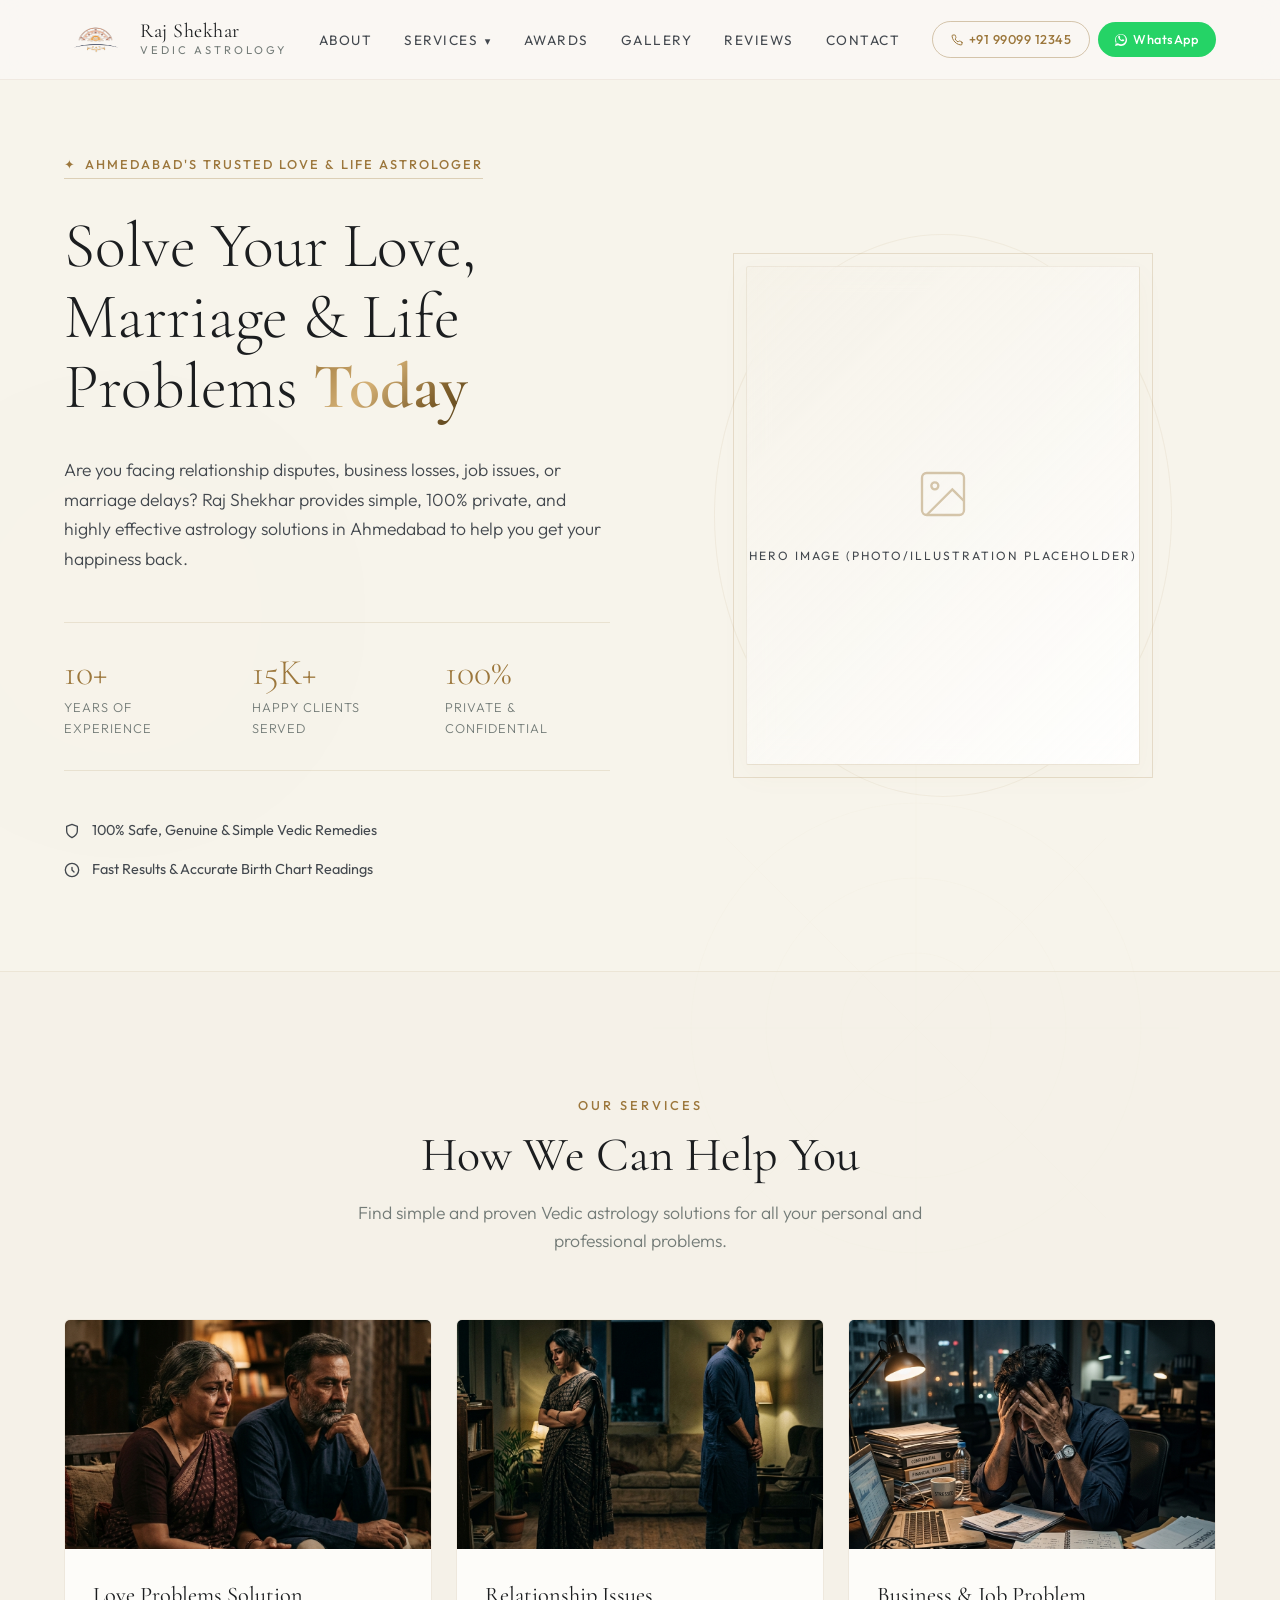
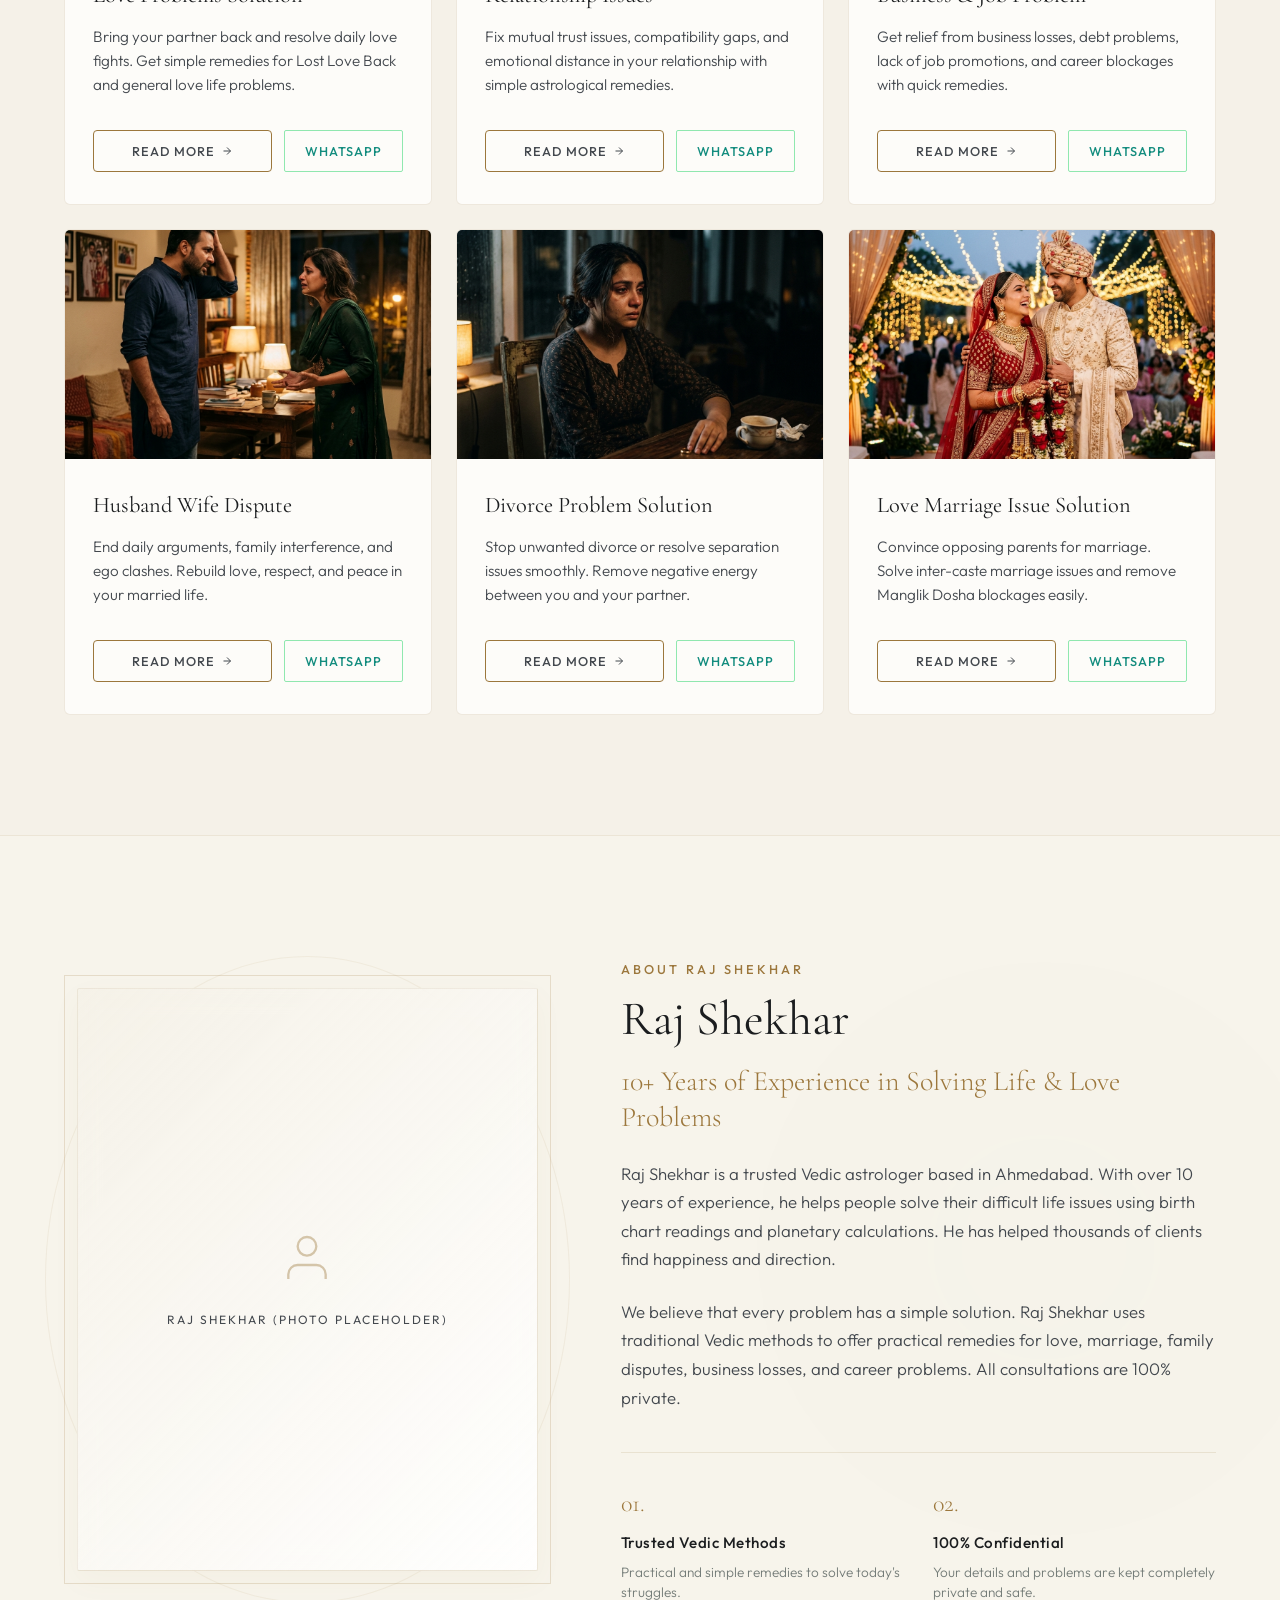
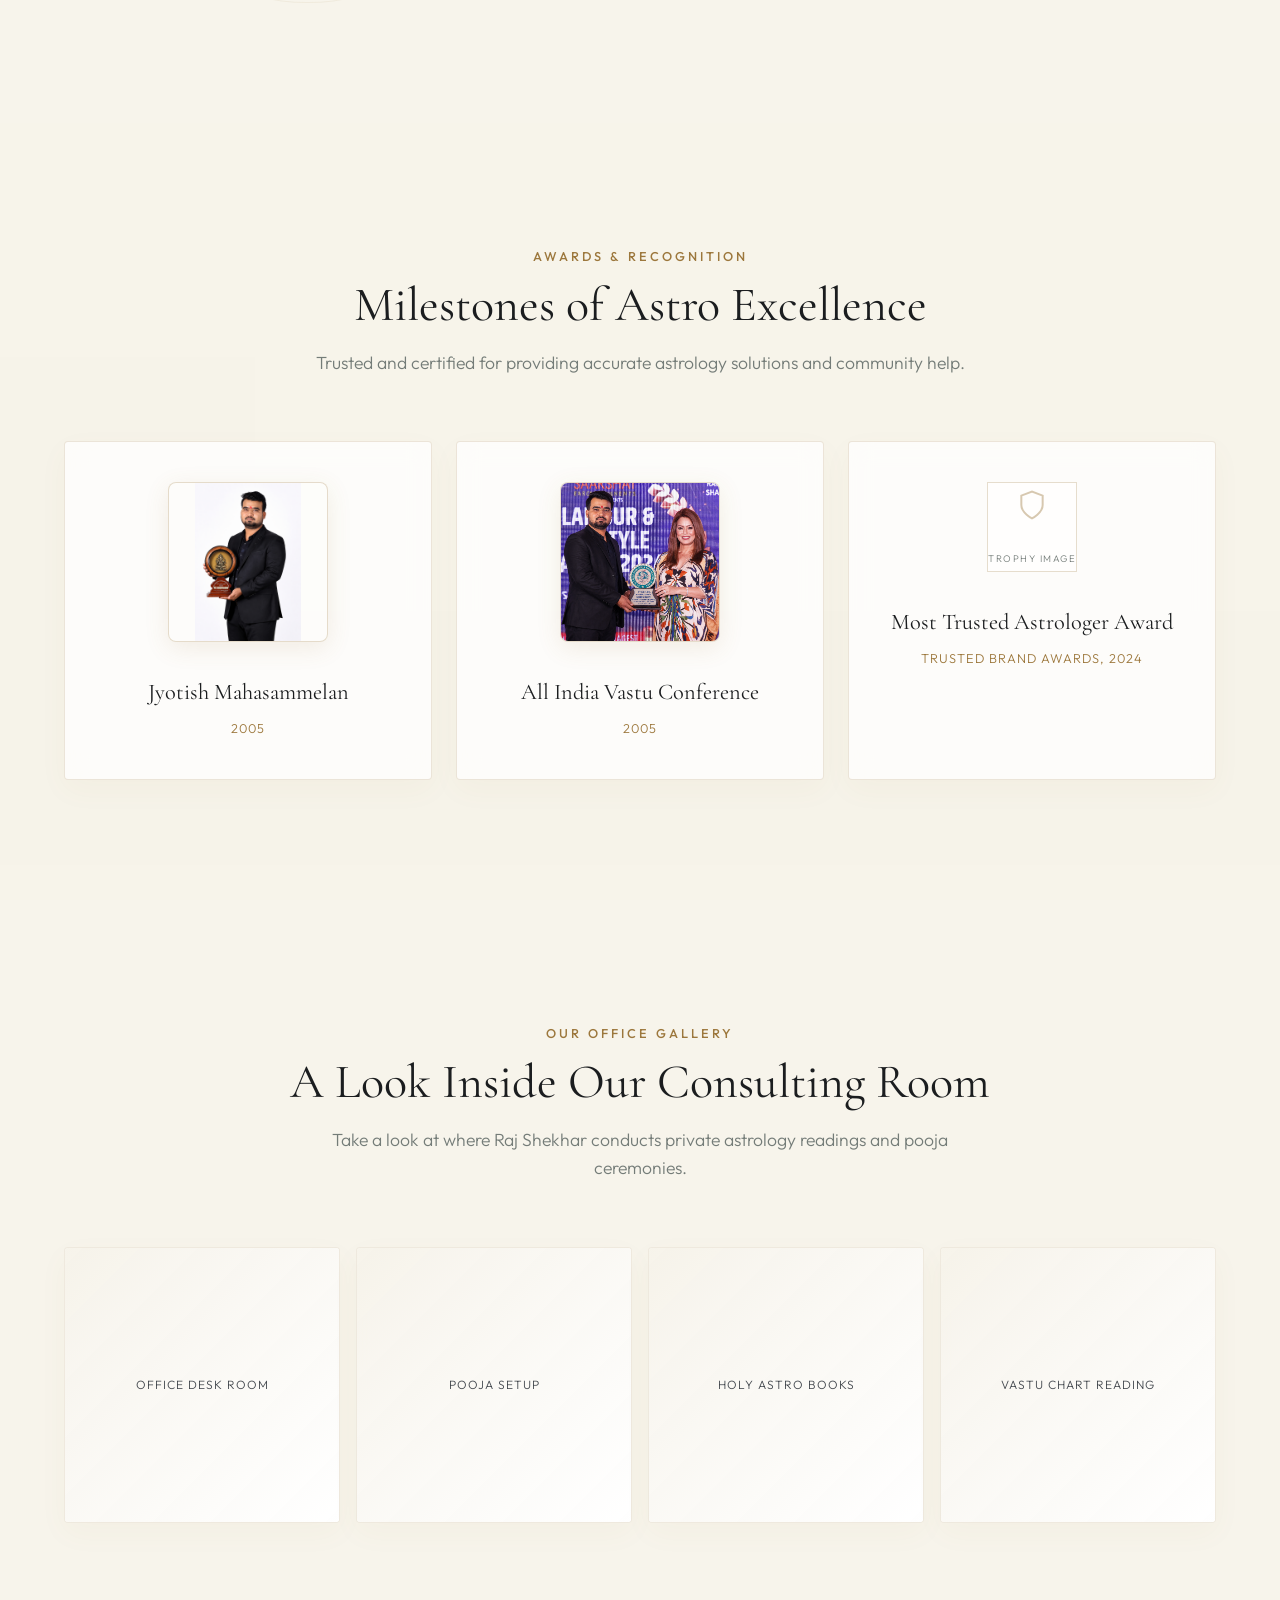
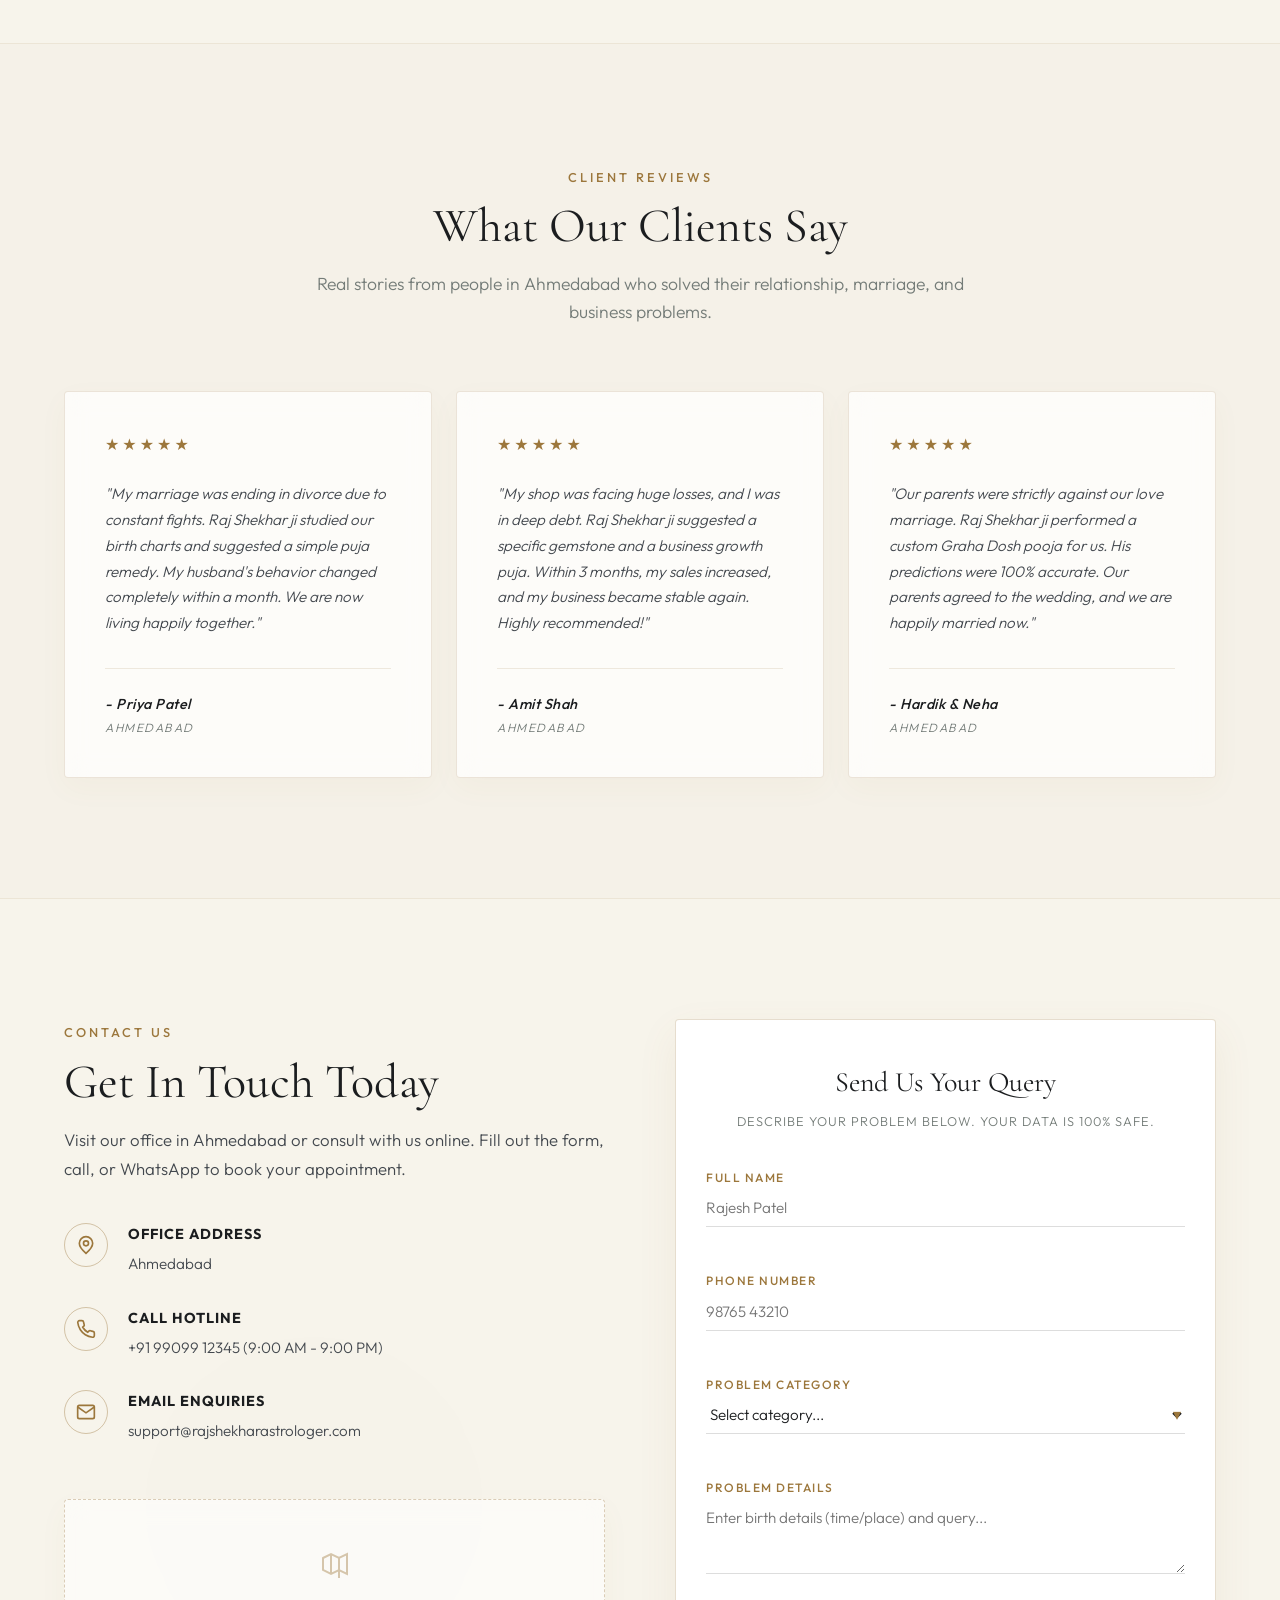
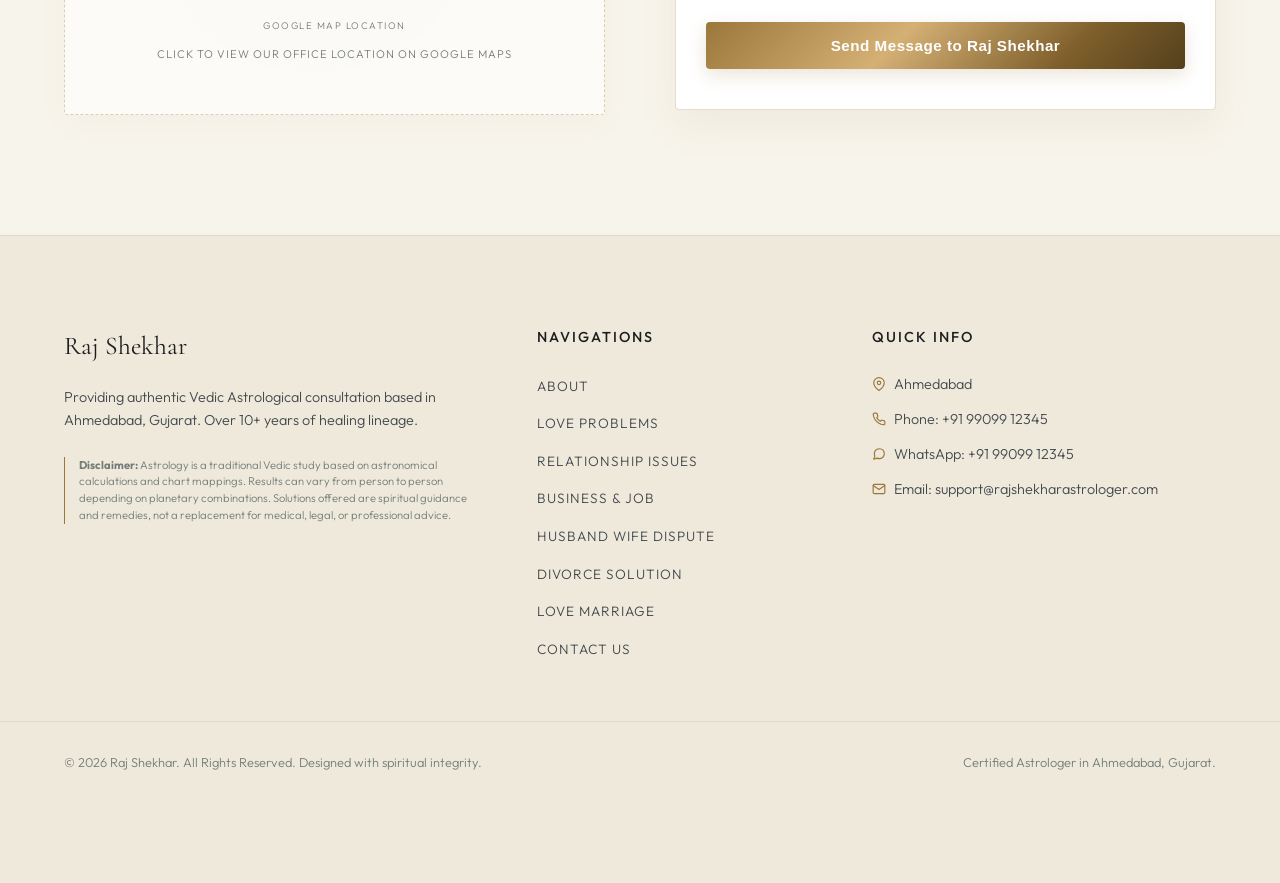
==== commit c2f658af: "Add files via upload" ====
--- a/index.html
+++ b/index.html
@@ -258,199 +258,145 @@
       <div class="services-grid">
         <!-- Service Card 1 -->
         <article class="service-card" data-service="love-problems">
-          <div class="card-header-meta">
-            <div class="service-icon">
-              <svg width="32" height="32" viewBox="0 0 24 24" fill="none" stroke="currentColor" stroke-width="1.5"
-                stroke-linecap="round" stroke-linejoin="round">
-                <path
-                  d="M20.84 4.61a5.5 5.5 0 0 0-7.78 0L12 5.67l-1.06-1.06a5.5 5.5 0 0 0-7.78 7.78l1.06 1.06L12 21.23l7.78-7.78 1.06-1.06a5.5 5.5 0 0 0 0-7.78z" />
-                <path d="M12 13a3 3 0 1 0 3-3h-3.5L14 8M12 10l-2 2 2 2" />
-              </svg>
-            </div>
-            <span class="card-number">01</span>
-          </div>
-          <h3 class="service-title">Love Problems Solution</h3>
-          <p class="service-desc">
-            Bring your partner back and resolve daily love fights. Get simple remedies for Lost Love Back and general
-            love life problems.
-          </p>
-          <div class="service-actions">
-            <a href="love-problems" class="btn btn-card-more">
-              <span>Read More</span>
-              <svg class="btn-arrow" width="12" height="12" viewBox="0 0 24 24" fill="none" stroke="currentColor"
-                stroke-width="2">
-                <path d="M5 12h14M12 5l7 7-7 7" />
-              </svg>
-            </a>
-            <a href="https://wa.me/919909912345?text=Hello%20Raj%20Shekhar%20ji,%20I%20need%20help%20with%20Love%20Problems%20Solution."
-              target="_blank" class="btn btn-card-wa">
-              <span>WhatsApp</span>
-            </a>
+          <div class="service-card-img">
+            <img src="svc_love_problems.png" alt="Love Problems Solution" loading="lazy">
+          </div>
+          <div class="service-card-body">
+            <h3 class="service-title">Love Problems Solution</h3>
+            <p class="service-desc">
+              Bring your partner back and resolve daily love fights. Get simple remedies for Lost Love Back and general love life problems.
+            </p>
+            <div class="service-actions">
+              <a href="love-problems" class="btn btn-card-more">
+                <span>Read More</span>
+                <svg class="btn-arrow" width="12" height="12" viewBox="0 0 24 24" fill="none" stroke="currentColor" stroke-width="2">
+                  <path d="M5 12h14M12 5l7 7-7 7" />
+                </svg>
+              </a>
+              <a href="https://wa.me/919909912345?text=Hello%20Raj%20Shekhar%20ji,%20I%20need%20help%20with%20Love%20Problems%20Solution." target="_blank" class="btn btn-card-wa">
+                <span>WhatsApp</span>
+              </a>
+            </div>
           </div>
         </article>
 
         <!-- Service Card 2 -->
         <article class="service-card" data-service="relationship-issues">
-          <div class="card-header-meta">
-            <div class="service-icon">
-              <svg width="32" height="32" viewBox="0 0 24 24" fill="none" stroke="currentColor" stroke-width="1.5"
-                stroke-linecap="round" stroke-linejoin="round">
-                <path
-                  d="M12 12c-2-2.67-4-4-6-4a4 4 0 1 0 0 8c2 0 4-1.33 6-4zm0 0c2-2.67 4-4 6-4a4 4 0 1 1 0 8c-2 0-4-1.33-6-4z" />
-              </svg>
-            </div>
-            <span class="card-number">02</span>
-          </div>
-          <h3 class="service-title">Relationship Issues</h3>
-          <p class="service-desc">
-            Fix mutual trust issues, compatibility gaps, and emotional distance in your relationship with simple
-            astrological remedies.
-          </p>
-          <div class="service-actions">
-            <a href="relationship-problem" class="btn btn-card-more">
-              <span>Read More</span>
-              <svg class="btn-arrow" width="12" height="12" viewBox="0 0 24 24" fill="none" stroke="currentColor"
-                stroke-width="2">
-                <path d="M5 12h14M12 5l7 7-7 7" />
-              </svg>
-            </a>
-            <a href="https://wa.me/919909912345?text=Hello%20Raj%20Shekhar%20ji,%20I%20need%20help%20with%20Relationship%20Issues."
-              target="_blank" class="btn btn-card-wa">
-              <span>WhatsApp</span>
-            </a>
+          <div class="service-card-img">
+            <img src="svc_relationship.png" alt="Relationship Issues" loading="lazy">
+          </div>
+          <div class="service-card-body">
+            <h3 class="service-title">Relationship Issues</h3>
+            <p class="service-desc">
+              Fix mutual trust issues, compatibility gaps, and emotional distance in your relationship with simple astrological remedies.
+            </p>
+            <div class="service-actions">
+              <a href="relationship-problem" class="btn btn-card-more">
+                <span>Read More</span>
+                <svg class="btn-arrow" width="12" height="12" viewBox="0 0 24 24" fill="none" stroke="currentColor" stroke-width="2">
+                  <path d="M5 12h14M12 5l7 7-7 7" />
+                </svg>
+              </a>
+              <a href="https://wa.me/919909912345?text=Hello%20Raj%20Shekhar%20ji,%20I%20need%20help%20with%20Relationship%20Issues." target="_blank" class="btn btn-card-wa">
+                <span>WhatsApp</span>
+              </a>
+            </div>
           </div>
         </article>
 
         <!-- Service Card 3 -->
         <article class="service-card" data-service="business-job">
-          <div class="card-header-meta">
-            <div class="service-icon">
-              <svg width="32" height="32" viewBox="0 0 24 24" fill="none" stroke="currentColor" stroke-width="1.5"
-                stroke-linecap="round" stroke-linejoin="round">
-                <rect x="2" y="7" width="20" height="14" rx="2" ry="2" />
-                <path d="M16 21V5a2 2 0 0 0-2-2h-4a2 2 0 0 0-2 2v16" />
-                <circle cx="12" cy="14" r="2" fill="currentColor" />
-              </svg>
-            </div>
-            <span class="card-number">03</span>
-          </div>
-          <h3 class="service-title">Business & Job Problem</h3>
-          <p class="service-desc">
-            Get relief from business losses, debt problems, lack of job promotions, and career blockages with quick
-            remedies.
-          </p>
-          <div class="service-actions">
-            <a href="business-job-problem" class="btn btn-card-more">
-              <span>Read More</span>
-              <svg class="btn-arrow" width="12" height="12" viewBox="0 0 24 24" fill="none" stroke="currentColor"
-                stroke-width="2">
-                <path d="M5 12h14M12 5l7 7-7 7" />
-              </svg>
-            </a>
-            <a href="https://wa.me/919909912345?text=Hello%20Raj%20Shekhar%20ji,%20I%20need%20help%20with%20Business%20and%20Job%20Problem%20Solution."
-              target="_blank" class="btn btn-card-wa">
-              <span>WhatsApp</span>
-            </a>
+          <div class="service-card-img">
+            <img src="svc_business_job.png" alt="Business & Job Problem" loading="lazy">
+          </div>
+          <div class="service-card-body">
+            <h3 class="service-title">Business &amp; Job Problem</h3>
+            <p class="service-desc">
+              Get relief from business losses, debt problems, lack of job promotions, and career blockages with quick remedies.
+            </p>
+            <div class="service-actions">
+              <a href="business-job-problem" class="btn btn-card-more">
+                <span>Read More</span>
+                <svg class="btn-arrow" width="12" height="12" viewBox="0 0 24 24" fill="none" stroke="currentColor" stroke-width="2">
+                  <path d="M5 12h14M12 5l7 7-7 7" />
+                </svg>
+              </a>
+              <a href="https://wa.me/919909912345?text=Hello%20Raj%20Shekhar%20ji,%20I%20need%20help%20with%20Business%20and%20Job%20Problem%20Solution." target="_blank" class="btn btn-card-wa">
+                <span>WhatsApp</span>
+              </a>
+            </div>
           </div>
         </article>
 
         <!-- Service Card 4 -->
         <article class="service-card" data-service="husband-wife">
-          <div class="card-header-meta">
-            <div class="service-icon">
-              <svg width="32" height="32" viewBox="0 0 24 24" fill="none" stroke="currentColor" stroke-width="1.5"
-                stroke-linecap="round" stroke-linejoin="round">
-                <path d="M3 9l9-6 9 6v10a2 2 0 0 1-2 2H5a2 2 0 0 1-2-2V9z" />
-                <path
-                  d="M12 16.5l-.8-.7C8.5 13.5 7 11.8 7 9.8c0-1.7 1.3-3 3-3 1 0 1.9.5 2.5 1.3.6-.8 1.5-1.3 2.5-1.3 1.7 0 3 1.3 3 3 0 2-1.5 3.7-4.2 6l-.8.7z"
-                  fill="rgba(156, 119, 60, 0.15)" />
-              </svg>
-            </div>
-            <span class="card-number">04</span>
-          </div>
-          <h3 class="service-title">Husband Wife Dispute</h3>
-          <p class="service-desc">
-            End daily arguments, family interference, and ego clashes. Rebuild love, respect, and peace in your married
-            life.
-          </p>
-          <div class="service-actions">
-            <a href="husband-wife-problem" class="btn btn-card-more">
-              <span>Read More</span>
-              <svg class="btn-arrow" width="12" height="12" viewBox="0 0 24 24" fill="none" stroke="currentColor"
-                stroke-width="2">
-                <path d="M5 12h14M12 5l7 7-7 7" />
-              </svg>
-            </a>
-            <a href="https://wa.me/919909912345?text=Hello%20Raj%20Shekhar%20ji,%20I%20need%20help%20with%20Husband%20Wife%20Problem%20Solution."
-              target="_blank" class="btn btn-card-wa">
-              <span>WhatsApp</span>
-            </a>
+          <div class="service-card-img">
+            <img src="svc_husband_wife.png" alt="Husband Wife Dispute" loading="lazy">
+          </div>
+          <div class="service-card-body">
+            <h3 class="service-title">Husband Wife Dispute</h3>
+            <p class="service-desc">
+              End daily arguments, family interference, and ego clashes. Rebuild love, respect, and peace in your married life.
+            </p>
+            <div class="service-actions">
+              <a href="husband-wife-problem" class="btn btn-card-more">
+                <span>Read More</span>
+                <svg class="btn-arrow" width="12" height="12" viewBox="0 0 24 24" fill="none" stroke="currentColor" stroke-width="2">
+                  <path d="M5 12h14M12 5l7 7-7 7" />
+                </svg>
+              </a>
+              <a href="https://wa.me/919909912345?text=Hello%20Raj%20Shekhar%20ji,%20I%20need%20help%20with%20Husband%20Wife%20Problem%20Solution." target="_blank" class="btn btn-card-wa">
+                <span>WhatsApp</span>
+              </a>
+            </div>
           </div>
         </article>
 
         <!-- Service Card 5 -->
         <article class="service-card" data-service="divorce-problem">
-          <div class="card-header-meta">
-            <div class="service-icon">
-              <svg width="32" height="32" viewBox="0 0 24 24" fill="none" stroke="currentColor" stroke-width="1.5"
-                stroke-linecap="round" stroke-linejoin="round">
-                <circle cx="12" cy="12" r="10" />
-                <circle cx="12" cy="12" r="4" />
-                <path d="M4.93 4.93l3.54 3.54M15.53 15.53l3.54 3.54M4.93 19.07l3.54-3.54M15.53 8.47l3.54-3.54" />
-              </svg>
-            </div>
-            <span class="card-number">05</span>
-          </div>
-          <h3 class="service-title">Divorce Problem Solution</h3>
-          <p class="service-desc">
-            Stop unwanted divorce or resolve separation issues smoothly. Remove negative energy between you and your
-            partner.
-          </p>
-          <div class="service-actions">
-            <a href="divorce-problem" class="btn btn-card-more">
-              <span>Read More</span>
-              <svg class="btn-arrow" width="12" height="12" viewBox="0 0 24 24" fill="none" stroke="currentColor"
-                stroke-width="2">
-                <path d="M5 12h14M12 5l7 7-7 7" />
-              </svg>
-            </a>
-            <a href="https://wa.me/919909912345?text=Hello%20Raj%20Shekhar%20ji,%20I%20need%20help%20with%20Divorce%20Problem%20Solution."
-              target="_blank" class="btn btn-card-wa">
-              <span>WhatsApp</span>
-            </a>
+          <div class="service-card-img">
+            <img src="svc_divorce.png" alt="Divorce Problem Solution" loading="lazy">
+          </div>
+          <div class="service-card-body">
+            <h3 class="service-title">Divorce Problem Solution</h3>
+            <p class="service-desc">
+              Stop unwanted divorce or resolve separation issues smoothly. Remove negative energy between you and your partner.
+            </p>
+            <div class="service-actions">
+              <a href="divorce-problem" class="btn btn-card-more">
+                <span>Read More</span>
+                <svg class="btn-arrow" width="12" height="12" viewBox="0 0 24 24" fill="none" stroke="currentColor" stroke-width="2">
+                  <path d="M5 12h14M12 5l7 7-7 7" />
+                </svg>
+              </a>
+              <a href="https://wa.me/919909912345?text=Hello%20Raj%20Shekhar%20ji,%20I%20need%20help%20with%20Divorce%20Problem%20Solution." target="_blank" class="btn btn-card-wa">
+                <span>WhatsApp</span>
+              </a>
+            </div>
           </div>
         </article>
 
         <!-- Service Card 6 -->
         <article class="service-card" data-service="love-marriage">
-          <div class="card-header-meta">
-            <div class="service-icon">
-              <svg width="32" height="32" viewBox="0 0 24 24" fill="none" stroke="currentColor" stroke-width="1.5"
-                stroke-linecap="round" stroke-linejoin="round">
-                <circle cx="9" cy="13" r="5" />
-                <circle cx="15" cy="13" r="5" />
-                <path d="M12 3l.5 1.5 1.5.5-1.5.5-.5 1.5-.5-1.5-1.5-.5 1.5-.5z" fill="currentColor" />
-              </svg>
-            </div>
-            <span class="card-number">06</span>
-          </div>
-          <h3 class="service-title">Love Marriage Issue Solution</h3>
-          <p class="service-desc">
-            Convince opposing parents for marriage. Solve inter-caste marriage issues and remove Manglik Dosha blockages
-            easily.
-          </p>
-          <div class="service-actions">
-            <a href="love-marriage-problem" class="btn btn-card-more">
-              <span>Read More</span>
-              <svg class="btn-arrow" width="12" height="12" viewBox="0 0 24 24" fill="none" stroke="currentColor"
-                stroke-width="2">
-                <path d="M5 12h14M12 5l7 7-7 7" />
-              </svg>
-            </a>
-            <a href="https://wa.me/919909912345?text=Hello%20Raj%20Shekhar%20ji,%20I%20need%20help%20with%20Love%20Marriage%20Issue%20Solution."
-              target="_blank" class="btn btn-card-wa">
-              <span>WhatsApp</span>
-            </a>
+          <div class="service-card-img">
+            <img src="svc_love_marriage.png" alt="Love Marriage Issue Solution" loading="lazy">
+          </div>
+          <div class="service-card-body">
+            <h3 class="service-title">Love Marriage Issue Solution</h3>
+            <p class="service-desc">
+              Convince opposing parents for marriage. Solve inter-caste marriage issues and remove Manglik Dosha blockages easily.
+            </p>
+            <div class="service-actions">
+              <a href="love-marriage-problem" class="btn btn-card-more">
+                <span>Read More</span>
+                <svg class="btn-arrow" width="12" height="12" viewBox="0 0 24 24" fill="none" stroke="currentColor" stroke-width="2">
+                  <path d="M5 12h14M12 5l7 7-7 7" />
+                </svg>
+              </a>
+              <a href="https://wa.me/919909912345?text=Hello%20Raj%20Shekhar%20ji,%20I%20need%20help%20with%20Love%20Marriage%20Issue%20Solution." target="_blank" class="btn btn-card-wa">
+                <span>WhatsApp</span>
+              </a>
+            </div>
           </div>
         </article>
       </div>
--- a/css/styles.css
+++ b/css/styles.css
@@ -823,12 +823,37 @@
   background: var(--card-bg-glass);
   border: 1px solid rgba(156, 119, 60, 0.15);
   border-radius: 6px;
-  padding: 40px 30px;
   display: flex;
   flex-direction: column;
   transition: var(--transition-smooth);
   position: relative;
   overflow: hidden;
+}
+
+.service-card-img {
+  width: 100%;
+  aspect-ratio: 16/10;
+  overflow: hidden;
+  flex-shrink: 0;
+}
+
+.service-card-img img {
+  width: 100%;
+  height: 100%;
+  object-fit: cover;
+  display: block;
+  transition: transform 0.5s ease;
+}
+
+.service-card:hover .service-card-img img {
+  transform: scale(1.06);
+}
+
+.service-card-body {
+  padding: 28px 28px 32px;
+  display: flex;
+  flex-direction: column;
+  flex-grow: 1;
 }
 
 .service-card::before {
@@ -840,6 +865,7 @@
   height: 3px;
   background: transparent;
   transition: var(--transition-smooth);
+  z-index: 1;
 }
 
 .service-card:hover {
@@ -892,9 +918,9 @@
 
 .service-title {
   font-family: var(--font-serif);
-  font-size: 1.6rem;
+  font-size: 1.4rem;
   color: var(--text-white);
-  margin-bottom: 1rem;
+  margin-bottom: 0.75rem;
   font-weight: 400;
 }
 
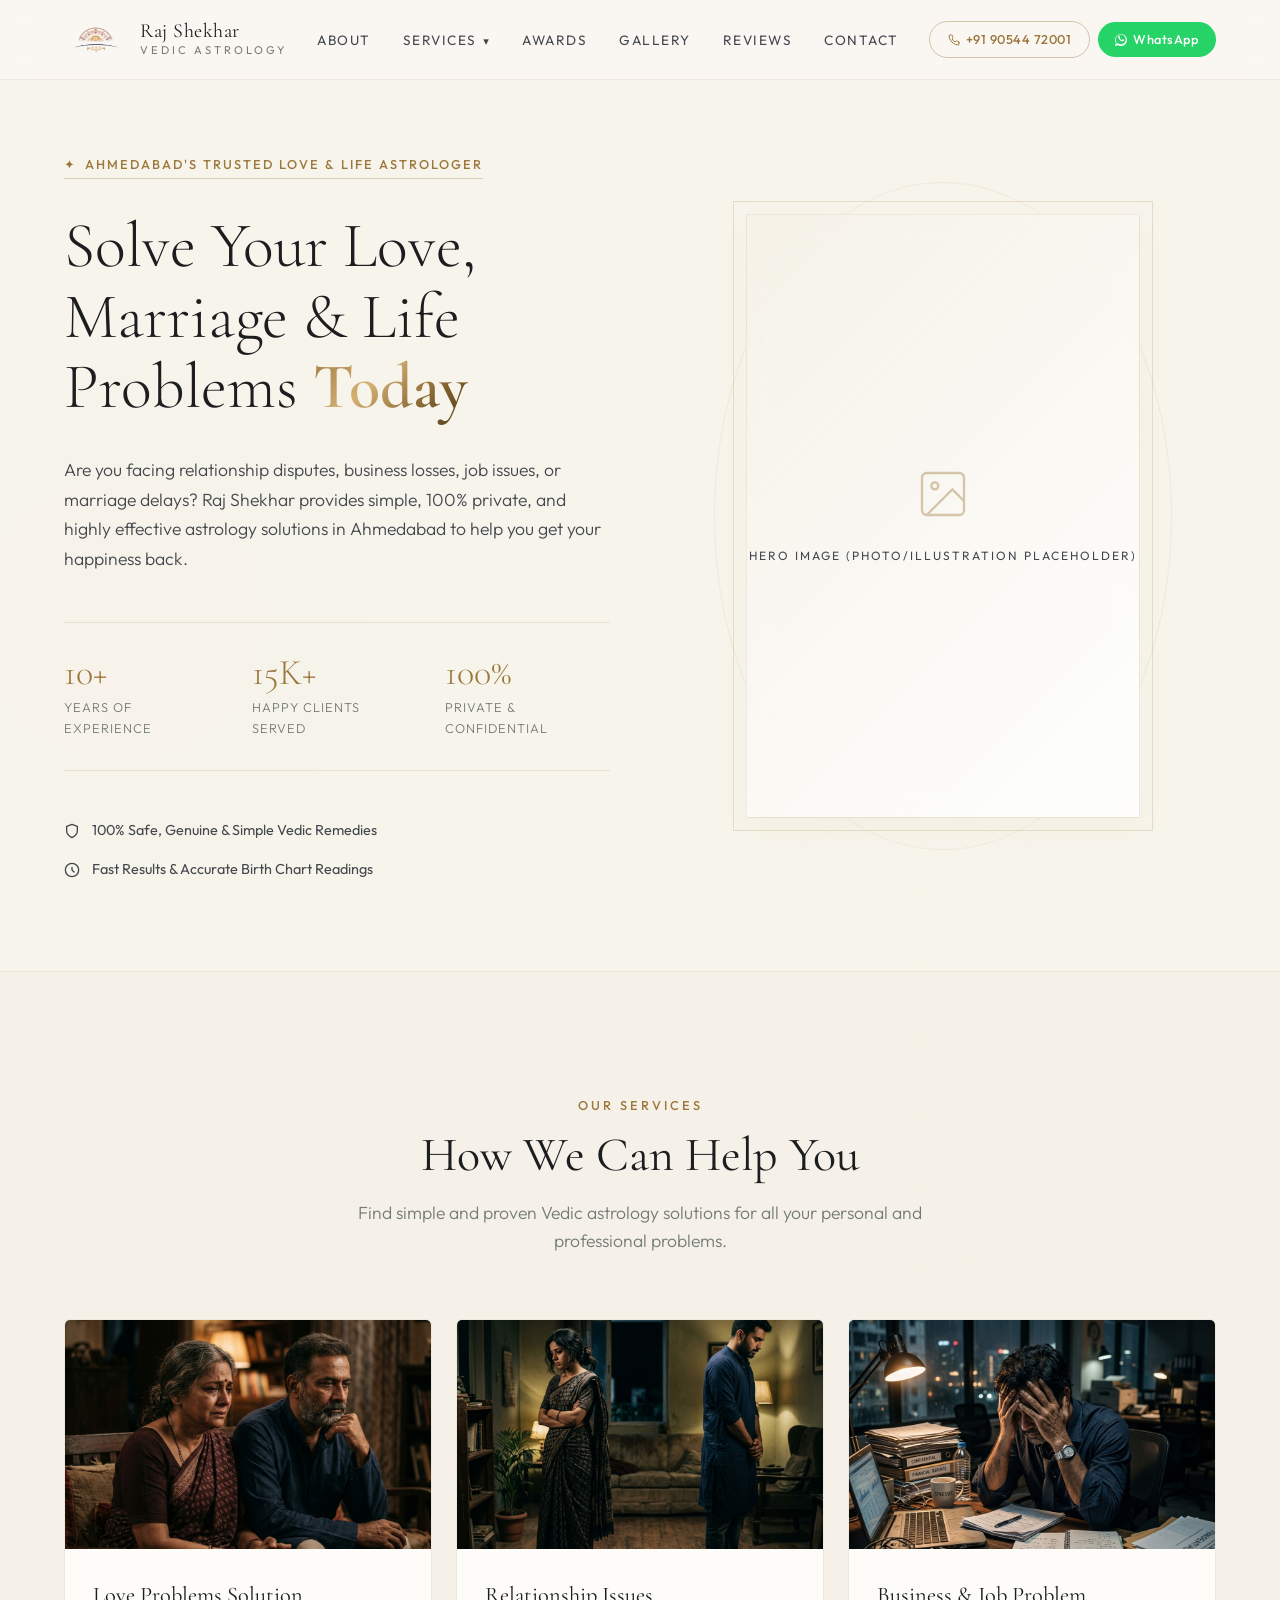
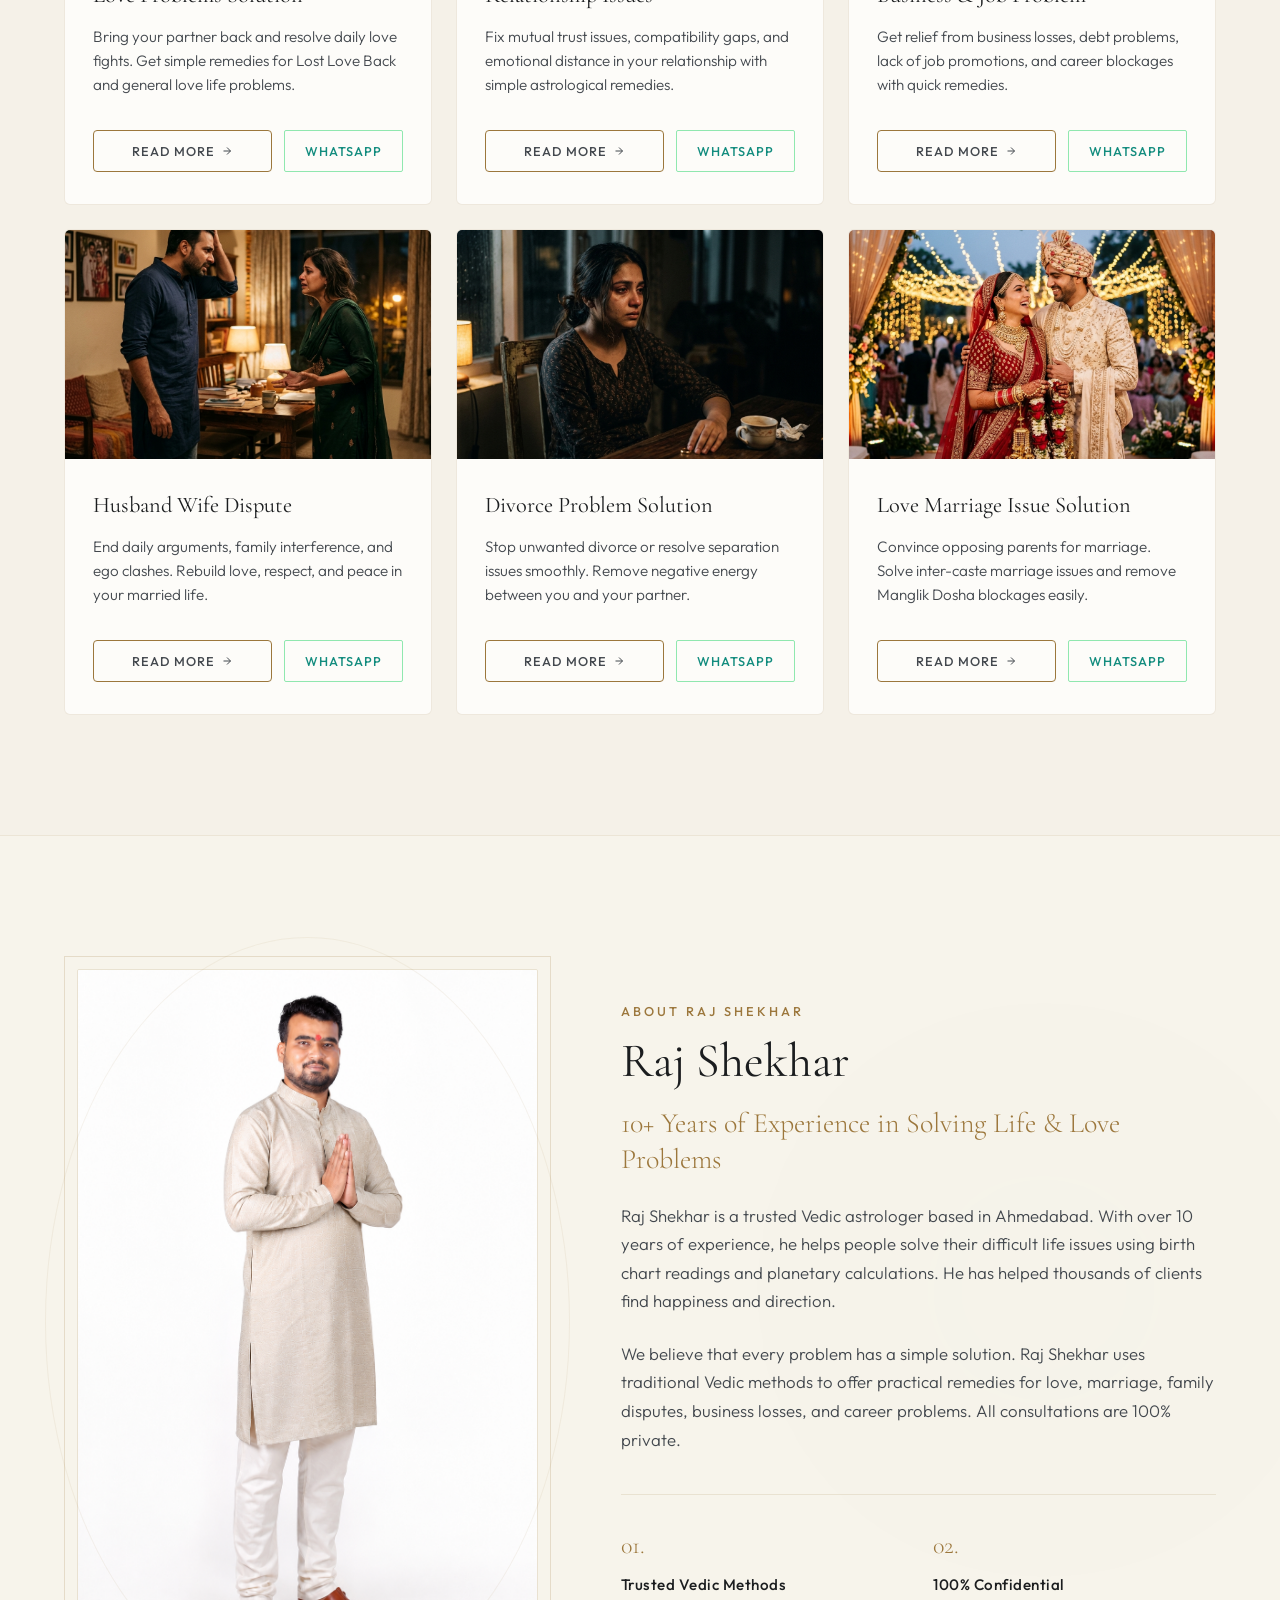
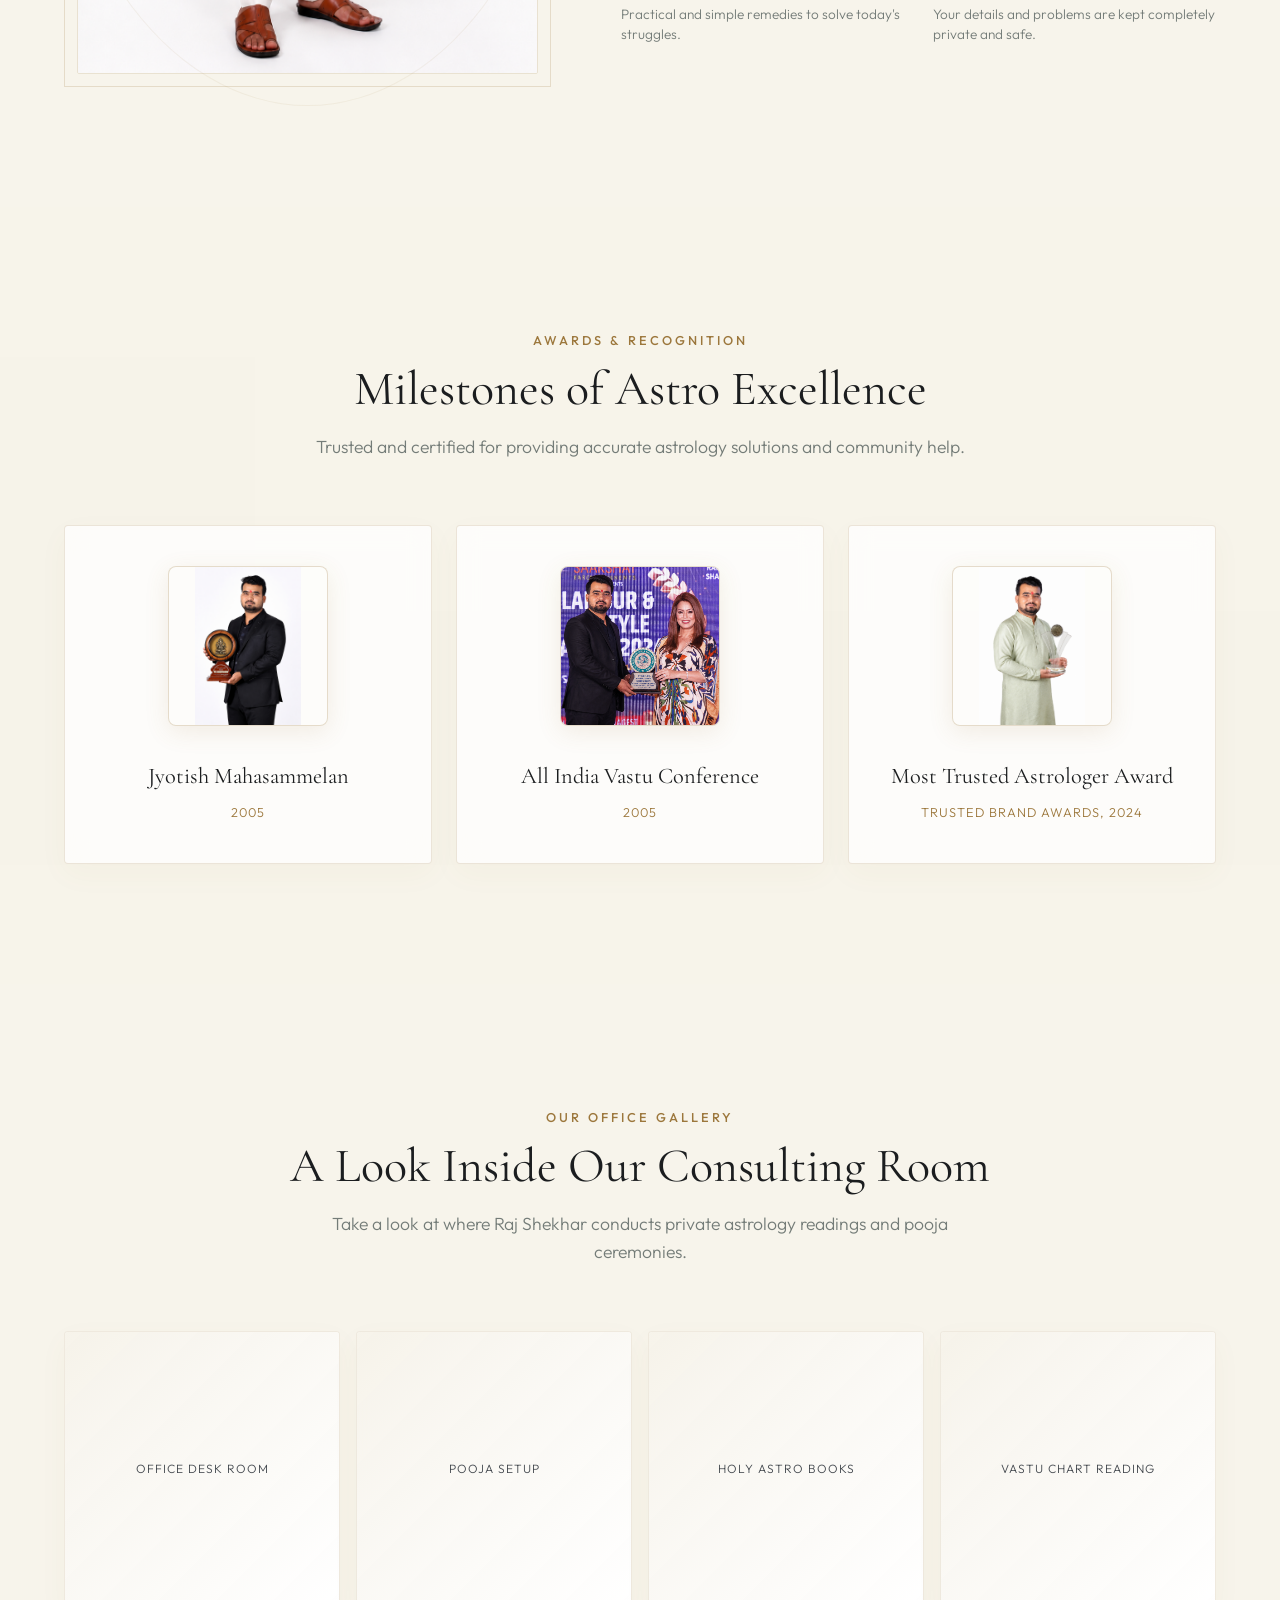
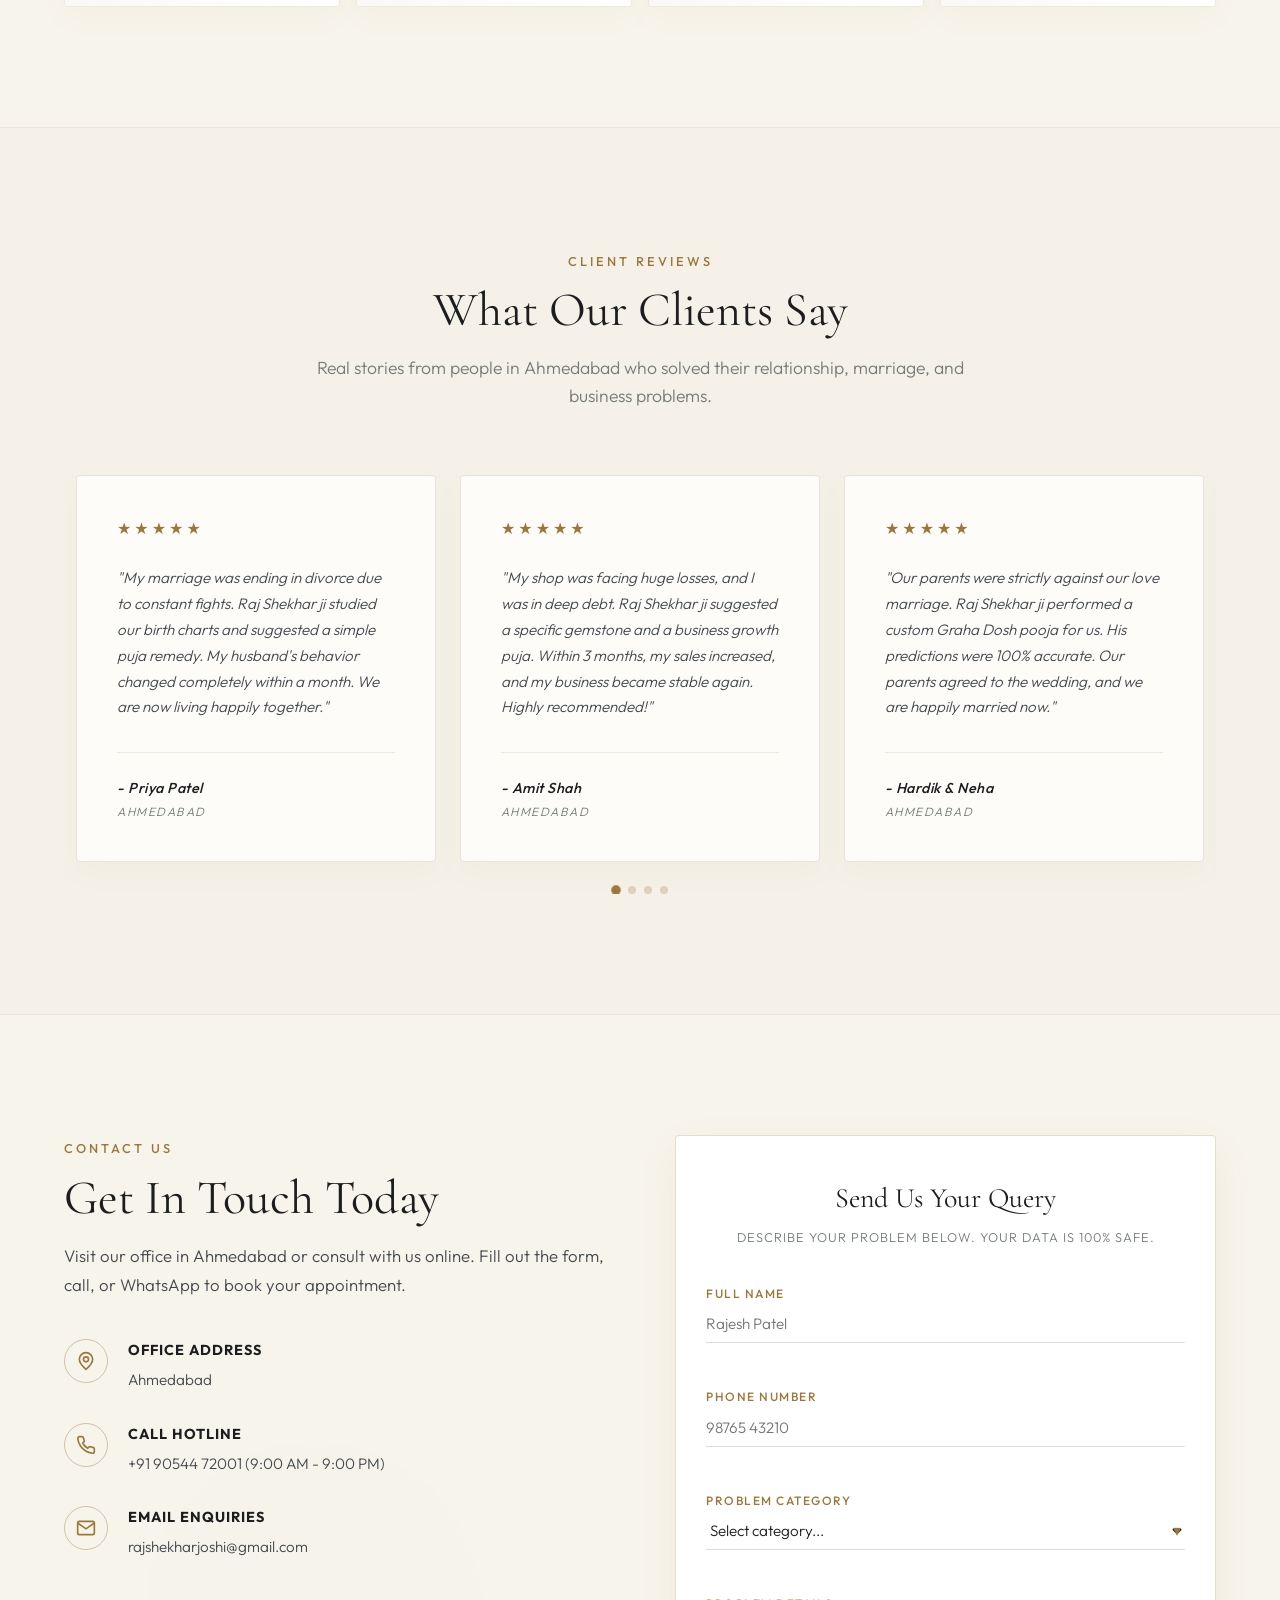
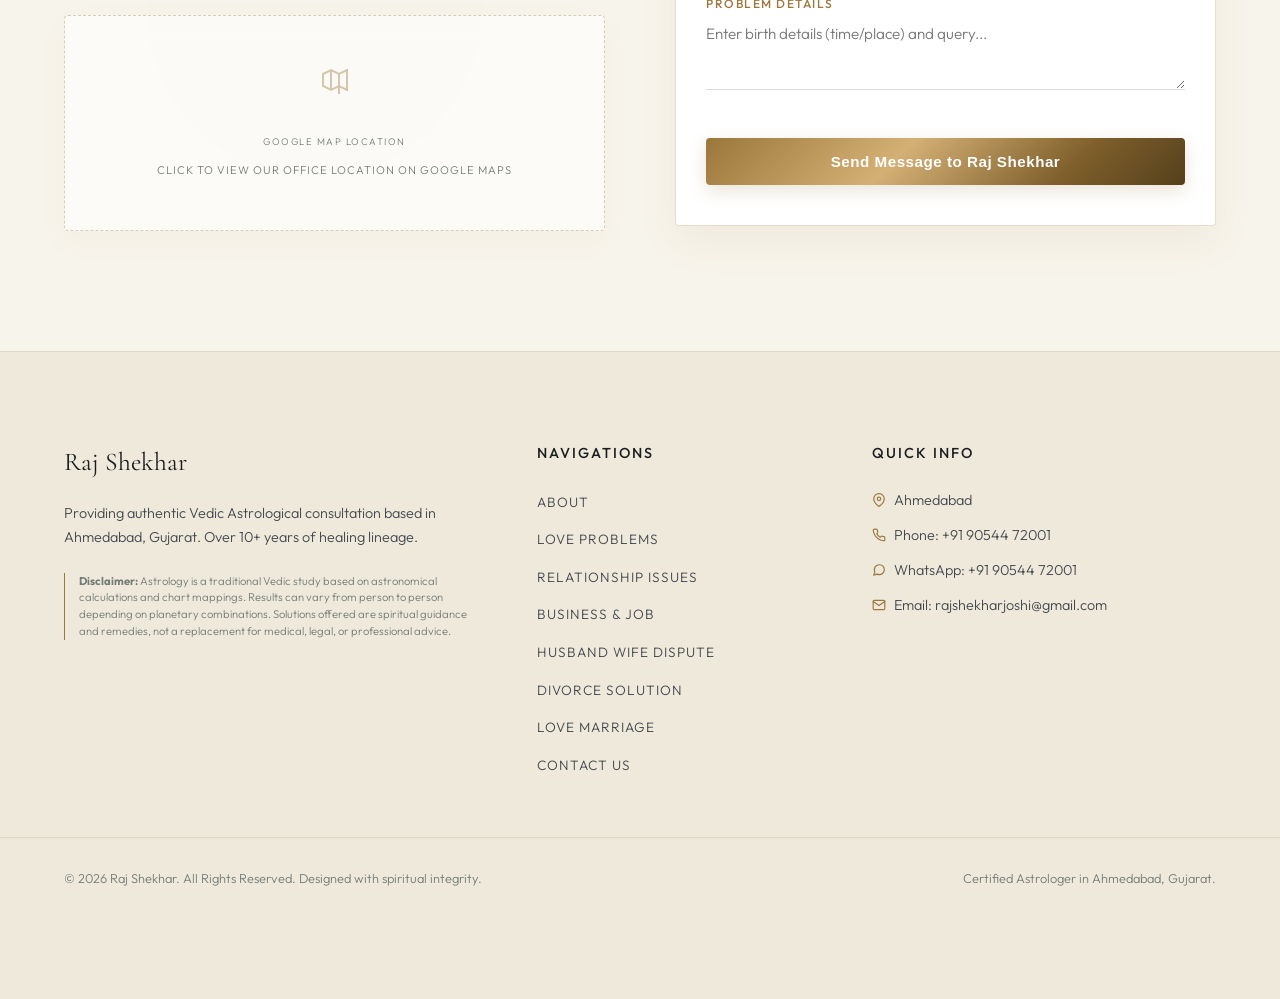
==== commit 5fe8c7d5: "Add files via upload" ====
--- a/index.html
+++ b/index.html
@@ -49,7 +49,7 @@
     "name": "Raj Shekhar - Best Astrologer in Ahmedabad",
     "description": "Ahmedabad's trusted Vedic astrologer offering services for love problems, relationship solutions, business, and divorce problems. Over 10+ years of Vedic lineage.",
     "url": "https://www.rajshekharastrologer.com",
-    "telephone": "+919909912345",
+    "telephone": "+919054472001",
     "priceRange": "₹₹",
     "image": "images/office-sanctum.jpg",
     "address": {
@@ -81,7 +81,7 @@
     },
     "contactPoint": {
       "@type": "ContactPoint",
-      "telephone": "+919909912345",
+      "telephone": "+919054472001",
       "contactType": "customer service",
       "availableLanguage": ["English", "Hindi", "Gujarati"]
     }
@@ -144,7 +144,7 @@
       </nav>
 
       <div class="header-ctas">
-        <a href="tel:+919909912345" class="btn btn-call-outline" aria-label="Call Astrologer Raj Shekhar">
+        <a href="tel:+919054472001" class="btn btn-call-outline" aria-label="Call Astrologer Raj Shekhar">
           <span class="btn-icon">
             <svg width="14" height="14" viewBox="0 0 24 24" fill="none" stroke="currentColor" stroke-width="2"
               stroke-linecap="round" stroke-linejoin="round">
@@ -152,9 +152,9 @@
                 d="M22 16.92v3a2 2 0 0 1-2.18 2 19.79 19.79 0 0 1-8.63-3.07 19.5 19.5 0 0 1-6-6 19.79 19.79 0 0 1-3.07-8.67A2 2 0 0 1 4.11 2h3a2 2 0 0 1 2 1.72 12.84 12.84 0 0 0 .7 2.81 2 2 0 0 1-.45 2.11L8.09 9.91a16 16 0 0 0 6 6l1.27-1.27a2 2 0 0 1 2.11-.45 12.84 12.84 0 0 0 2.81.7A2 2 0 0 1 22 16.92z" />
             </svg>
           </span>
-          <span class="desktop-only">+91 99099 12345</span>
+          <span class="desktop-only">+91 90544 72001</span>
         </a>
-        <a href="https://wa.me/919909912345?text=Hello%20Raj%20Shekhar%20ji,%20I%20want%20to%20consult%20you%20regarding%20my%20problem."
+        <a href="https://wa.me/919054472001?text=Hello%20Raj%20Shekhar%20ji,%20I%20want%20to%20consult%20you%20regarding%20my%20problem."
           target="_blank" class="btn btn-whatsapp-solid" aria-label="Chat with Astrologer Raj Shekhar on WhatsApp">
           <span class="btn-icon">
             <svg width="14" height="14" viewBox="0 0 24 24" fill="currentColor">
@@ -273,7 +273,7 @@
                   <path d="M5 12h14M12 5l7 7-7 7" />
                 </svg>
               </a>
-              <a href="https://wa.me/919909912345?text=Hello%20Raj%20Shekhar%20ji,%20I%20need%20help%20with%20Love%20Problems%20Solution." target="_blank" class="btn btn-card-wa">
+              <a href="https://wa.me/919054472001?text=Hello%20Raj%20Shekhar%20ji,%20I%20need%20help%20with%20Love%20Problems%20Solution." target="_blank" class="btn btn-card-wa">
                 <span>WhatsApp</span>
               </a>
             </div>
@@ -297,7 +297,7 @@
                   <path d="M5 12h14M12 5l7 7-7 7" />
                 </svg>
               </a>
-              <a href="https://wa.me/919909912345?text=Hello%20Raj%20Shekhar%20ji,%20I%20need%20help%20with%20Relationship%20Issues." target="_blank" class="btn btn-card-wa">
+              <a href="https://wa.me/919054472001?text=Hello%20Raj%20Shekhar%20ji,%20I%20need%20help%20with%20Relationship%20Issues." target="_blank" class="btn btn-card-wa">
                 <span>WhatsApp</span>
               </a>
             </div>
@@ -321,7 +321,7 @@
                   <path d="M5 12h14M12 5l7 7-7 7" />
                 </svg>
               </a>
-              <a href="https://wa.me/919909912345?text=Hello%20Raj%20Shekhar%20ji,%20I%20need%20help%20with%20Business%20and%20Job%20Problem%20Solution." target="_blank" class="btn btn-card-wa">
+              <a href="https://wa.me/919054472001?text=Hello%20Raj%20Shekhar%20ji,%20I%20need%20help%20with%20Business%20and%20Job%20Problem%20Solution." target="_blank" class="btn btn-card-wa">
                 <span>WhatsApp</span>
               </a>
             </div>
@@ -345,7 +345,7 @@
                   <path d="M5 12h14M12 5l7 7-7 7" />
                 </svg>
               </a>
-              <a href="https://wa.me/919909912345?text=Hello%20Raj%20Shekhar%20ji,%20I%20need%20help%20with%20Husband%20Wife%20Problem%20Solution." target="_blank" class="btn btn-card-wa">
+              <a href="https://wa.me/919054472001?text=Hello%20Raj%20Shekhar%20ji,%20I%20need%20help%20with%20Husband%20Wife%20Problem%20Solution." target="_blank" class="btn btn-card-wa">
                 <span>WhatsApp</span>
               </a>
             </div>
@@ -369,7 +369,7 @@
                   <path d="M5 12h14M12 5l7 7-7 7" />
                 </svg>
               </a>
-              <a href="https://wa.me/919909912345?text=Hello%20Raj%20Shekhar%20ji,%20I%20need%20help%20with%20Divorce%20Problem%20Solution." target="_blank" class="btn btn-card-wa">
+              <a href="https://wa.me/919054472001?text=Hello%20Raj%20Shekhar%20ji,%20I%20need%20help%20with%20Divorce%20Problem%20Solution." target="_blank" class="btn btn-card-wa">
                 <span>WhatsApp</span>
               </a>
             </div>
@@ -393,7 +393,7 @@
                   <path d="M5 12h14M12 5l7 7-7 7" />
                 </svg>
               </a>
-              <a href="https://wa.me/919909912345?text=Hello%20Raj%20Shekhar%20ji,%20I%20need%20help%20with%20Love%20Marriage%20Issue%20Solution." target="_blank" class="btn btn-card-wa">
+              <a href="https://wa.me/919054472001?text=Hello%20Raj%20Shekhar%20ji,%20I%20need%20help%20with%20Love%20Marriage%20Issue%20Solution." target="_blank" class="btn btn-card-wa">
                 <span>WhatsApp</span>
               </a>
             </div>
@@ -406,20 +406,12 @@
   <!-- About Us Section -->
   <section id="about" class="about-section">
     <div class="container about-container">
-      <!-- Left Side Placeholder image -->
+      <!-- Left Side Image -->
       <div class="about-visual">
         <div class="visual-placeholder-container">
           <!-- Geometric stars background elements inside image space -->
           <div class="astro-bg-circles"></div>
-          <div class="image-placeholder card-glass">
-            <div class="placeholder-icon">
-              <svg width="56" height="56" viewBox="0 0 24 24" fill="none" stroke="currentColor" stroke-width="1">
-                <path d="M20 21v-2a4 4 0 0 0-4-4H8a4 4 0 0 0-4 4v2" />
-                <circle cx="12" cy="7" r="4" />
-              </svg>
-            </div>
-            <span class="placeholder-label">Raj Shekhar (Photo Placeholder)</span>
-          </div>
+          <img src="namaste.png" alt="Raj Shekhar doing Namaste" class="about-img">
         </div>
       </div>
 
@@ -485,13 +477,8 @@
 
         <!-- Award 3 -->
         <article class="award-card card-glass">
-          <div class="award-visual-placeholder">
-            <div class="placeholder-icon">
-              <svg width="32" height="32" viewBox="0 0 24 24" fill="none" stroke="currentColor" stroke-width="1.5">
-                <path d="M12 22s8-4 8-10V5l-8-3-8 3v7c0 6 8 10 8 10z" />
-              </svg>
-            </div>
-            <span class="visual-label">Trophy Image</span>
+          <div class="award-img-wrap">
+            <img src="award3.png" alt="Most Trusted Astrologer Award" class="award-img" loading="lazy">
           </div>
           <h3 class="award-title">Most Trusted Astrologer Award</h3>
           <p class="award-issuer">Trusted Brand Awards, 2024</p>
@@ -558,57 +545,90 @@
     </div>
   </section>
 
-  <!-- Testimonials Section -->
+    <!-- Testimonials Section -->
   <section id="testimonials" class="testimonials-section">
     <div class="container">
       <div class="section-header text-center">
         <span class="accent-title">Client Reviews</span>
         <h2 class="section-title">What Our Clients Say</h2>
-        <p class="section-subtitle">Real stories from people in Ahmedabad who solved their relationship, marriage, and
-          business problems.</p>
-      </div>
-
-      <div class="testimonials-grid">
-        <!-- Review 1 -->
-        <blockquote class="testimonial-card card-glass">
-          <div class="rating-stars">★★★★★</div>
-          <p class="testimonial-text">
-            "My marriage was ending in divorce due to constant fights. Raj Shekhar ji studied our birth charts and
-            suggested a simple puja remedy. My husband's behavior changed completely within a month. We are now living
-            happily together."
-          </p>
-          <cite class="testimonial-author">
-            <strong>- Priya Patel</strong>
-            <span>Ahmedabad</span>
-          </cite>
-        </blockquote>
-
-        <!-- Review 2 -->
-        <blockquote class="testimonial-card card-glass">
-          <div class="rating-stars">★★★★★</div>
-          <p class="testimonial-text">
-            "My shop was facing huge losses, and I was in deep debt. Raj Shekhar ji suggested a specific gemstone and a
-            business growth puja. Within 3 months, my sales increased, and my business became stable again. Highly
-            recommended!"
-          </p>
-          <cite class="testimonial-author">
-            <strong>- Amit Shah</strong>
-            <span>Ahmedabad</span>
-          </cite>
-        </blockquote>
-
-        <!-- Review 3 -->
-        <blockquote class="testimonial-card card-glass">
-          <div class="rating-stars">★★★★★</div>
-          <p class="testimonial-text">
-            "Our parents were strictly against our love marriage. Raj Shekhar ji performed a custom Graha Dosh pooja for
-            us. His predictions were 100% accurate. Our parents agreed to the wedding, and we are happily married now."
-          </p>
-          <cite class="testimonial-author">
-            <strong>- Hardik & Neha</strong>
-            <span>Ahmedabad</span>
-          </cite>
-        </blockquote>
+        <p class="section-subtitle">Real stories from people in Ahmedabad who solved their relationship, marriage, and business problems.</p>
+      </div>
+
+      <div class="testimonials-carousel-container">
+        <div class="testimonials-grid">
+        <div class="testimonial-card-wrapper">
+          <blockquote class="testimonial-card card-glass">
+            <div class="rating-stars">★★★★★</div>
+            <p class="testimonial-text">
+              "My marriage was ending in divorce due to constant fights. Raj Shekhar ji studied our birth charts and suggested a simple puja remedy. My husband's behavior changed completely within a month. We are now living happily together."
+            </p>
+            <cite class="testimonial-author">
+              <strong>- Priya Patel</strong>
+              <span>Ahmedabad</span>
+            </cite>
+          </blockquote>
+        </div>
+        <div class="testimonial-card-wrapper">
+          <blockquote class="testimonial-card card-glass">
+            <div class="rating-stars">★★★★★</div>
+            <p class="testimonial-text">
+              "My shop was facing huge losses, and I was in deep debt. Raj Shekhar ji suggested a specific gemstone and a business growth puja. Within 3 months, my sales increased, and my business became stable again. Highly recommended!"
+            </p>
+            <cite class="testimonial-author">
+              <strong>- Amit Shah</strong>
+              <span>Ahmedabad</span>
+            </cite>
+          </blockquote>
+        </div>
+        <div class="testimonial-card-wrapper">
+          <blockquote class="testimonial-card card-glass">
+            <div class="rating-stars">★★★★★</div>
+            <p class="testimonial-text">
+              "Our parents were strictly against our love marriage. Raj Shekhar ji performed a custom Graha Dosh pooja for us. His predictions were 100% accurate. Our parents agreed to the wedding, and we are happily married now."
+            </p>
+            <cite class="testimonial-author">
+              <strong>- Hardik & Neha</strong>
+              <span>Ahmedabad</span>
+            </cite>
+          </blockquote>
+        </div>
+        <div class="testimonial-card-wrapper">
+          <blockquote class="testimonial-card card-glass">
+            <div class="rating-stars">★★★★★</div>
+            <p class="testimonial-text">
+              "I was facing a series of business losses and severe depression. Raj Shekhar ji guided me with planetary calculations and Vastu. Now my business is thriving and I have peace."
+            </p>
+            <cite class="testimonial-author">
+              <strong>- Rajesh Vyas</strong>
+              <span>Ahmedabad</span>
+            </cite>
+          </blockquote>
+        </div>
+        <div class="testimonial-card-wrapper">
+          <blockquote class="testimonial-card card-glass">
+            <div class="rating-stars">★★★★★</div>
+            <p class="testimonial-text">
+              "My daughter's marriage was getting delayed for 4 years. Raj Shekhar ji identified a Rahu block and performed a puja. She got married within 6 months to a very nice family."
+            </p>
+            <cite class="testimonial-author">
+              <strong>- Komal Shah</strong>
+              <span>Ahmedabad</span>
+            </cite>
+          </blockquote>
+        </div>
+        <div class="testimonial-card-wrapper">
+          <blockquote class="testimonial-card card-glass">
+            <div class="rating-stars">★★★★★</div>
+            <p class="testimonial-text">
+              "Highly accurate birth chart readings. His remedies for my career problems worked wonders. I got the job transfer I wanted."
+            </p>
+            <cite class="testimonial-author">
+              <strong>- Nitin Trivedi</strong>
+              <span>Ahmedabad</span>
+            </cite>
+          </blockquote>
+        </div>
+        </div>
       </div>
     </div>
   </section>
@@ -648,7 +668,7 @@
             </div>
             <div class="detail-text">
               <h4>Call Hotline</h4>
-              <p><a href="tel:+919909912345">+91 99099 12345</a> (9:00 AM - 9:00 PM)</p>
+              <p><a href="tel:+919054472001">+91 90544 72001</a> (9:00 AM - 9:00 PM)</p>
             </div>
           </div>
 
@@ -661,7 +681,7 @@
             </div>
             <div class="detail-text">
               <h4>Email Enquiries</h4>
-              <p><a href="mailto:support@rajshekharastrologer.com">support@rajshekharastrologer.com</a></p>
+              <p><a href="mailto:rajshekharjoshi@gmail.com">rajshekharjoshi@gmail.com</a></p>
             </div>
           </div>
         </div>
@@ -786,7 +806,7 @@
             <path
               d="M22 16.92v3a2 2 0 0 1-2.18 2 19.79 19.79 0 0 1-8.63-3.07 19.5 19.5 0 0 1-6-6 19.79 19.79 0 0 1-3.07-8.67A2 2 0 0 1 4.11 2h3a2 2 0 0 1 2 1.72 12.84 12.84 0 0 0 .7 2.81 2 2 0 0 1-.45 2.11L8.09 9.91a16 16 0 0 0 6 6l1.27-1.27a2 2 0 0 1 2.11-.45 12.84 12.84 0 0 0 2.81.7A2 2 0 0 1 22 16.92z" />
           </svg>
-          <span>Phone: +91 99099 12345</span>
+          <span>Phone: +91 90544 72001</span>
         </p>
         <p class="footer-contact-item">
           <svg width="14" height="14" viewBox="0 0 24 24" fill="none" stroke="currentColor" stroke-width="2"
@@ -794,7 +814,7 @@
             <path
               d="M21 11.5a8.38 8.38 0 0 1-.9 3.8 8.5 8.5 0 0 1-7.6 4.7 8.38 8.38 0 0 1-3.8-.9L3 21l1.9-5.7a8.38 8.38 0 0 1-.9-3.8 8.5 8.5 0 0 1 4.7-7.6 8.38 8.38 0 0 1 3.8-.9h.5a8.48 8.48 0 0 1 8 8v.5z" />
           </svg>
-          <span>WhatsApp: +91 99099 12345</span>
+          <span>WhatsApp: +91 90544 72001</span>
         </p>
         <p class="footer-contact-item">
           <svg width="14" height="14" viewBox="0 0 24 24" fill="none" stroke="currentColor" stroke-width="2"
@@ -802,7 +822,7 @@
             <path d="M4 4h16c1.1 0 2 .9 2 2v12c0 1.1-.9 2-2 2H4c-1.1 0-2-.9-2-2V6c0-1.1.9-2 2-2z" />
             <polyline points="22,6 12,13 2,6" />
           </svg>
-          <span>Email: support@rajshekharastrologer.com</span>
+          <span>Email: rajshekharjoshi@gmail.com</span>
         </p>
       </div>
     </div>
@@ -817,7 +837,7 @@
 
   <!-- Sticky Mobile Action Bottom Bar (WhatsApp and Phone CTAs) -->
   <div class="sticky-mobile-bar" id="mobile-cta-bar">
-    <a href="https://wa.me/919909912345?text=Hello%20Raj%20Shekhar%20ji,%20I%20want%20to%20consult%20you%20regarding%20my%20problem."
+    <a href="https://wa.me/919054472001?text=Hello%20Raj%20Shekhar%20ji,%20I%20want%20to%20consult%20you%20regarding%20my%20problem."
       class="mobile-cta-btn cta-whatsapp" target="_blank" aria-label="Chat on WhatsApp">
       <span class="cta-icon">
         <svg width="18" height="18" viewBox="0 0 24 24" fill="currentColor">
@@ -827,7 +847,7 @@
       </span>
       <span>WhatsApp</span>
     </a>
-    <a href="tel:+919909912345" class="mobile-cta-btn cta-call" aria-label="Call Astrologer Raj Shekhar">
+    <a href="tel:+919054472001" class="mobile-cta-btn cta-call" aria-label="Call Astrologer Raj Shekhar">
       <span class="cta-icon">
         <svg width="18" height="18" viewBox="0 0 24 24" fill="none" stroke="currentColor" stroke-width="2">
           <path
@@ -856,7 +876,7 @@
         Raj Shekhar or our associate will contact you on your registered mobile number shortly.
       </p>
       <div class="modal-actions">
-        <a href="https://wa.me/919909912345?text=Hello%20Raj%20Shekhar%20ji,%20I%20just%20submitted%20the%20consultation%20form.%20I%20would%20like%20to%20chat%20directly%20now."
+        <a href="https://wa.me/919054472001?text=Hello%20Raj%20Shekhar%20ji,%20I%20just%20submitted%20the%20consultation%20form.%20I%20would%20like%20to%20chat%20directly%20now."
           target="_blank" class="btn btn-whatsapp-solid">
           <span>Connect Instantly on WhatsApp</span>
         </a>
--- a/css/styles.css
+++ b/css/styles.css
@@ -1036,7 +1036,7 @@
 
 .visual-placeholder-container {
   width: 100%;
-  aspect-ratio: 4/5;
+  aspect-ratio: 2/3;
   position: relative;
   padding: 12px;
   border: 1px solid rgba(156, 119, 60, 0.2);
@@ -1068,6 +1068,24 @@
   border: 1px solid rgba(156, 119, 60, 0.15);
   position: relative;
   overflow: hidden;
+  border-radius: 2px;
+}
+
+.about-img {
+  width: 100%;
+  height: 100%;
+  object-fit: cover;
+  display: block;
+  border: 1px solid rgba(156, 119, 60, 0.15);
+  border-radius: 2px;
+}
+
+.hero-img {
+  width: 100%;
+  height: 100%;
+  object-fit: cover;
+  display: block;
+  border: 1px solid rgba(156, 119, 60, 0.15);
   border-radius: 2px;
 }
 
@@ -1916,3 +1934,79 @@
     text-align: center;
   }
 }
+
+/* Testimonials Carousel Animation Layout */
+.testimonials-carousel-container {
+  position: relative;
+  width: 100%;
+  max-width: 1200px;
+  margin: 40px auto 0;
+  overflow: hidden;
+}
+
+.testimonials-carousel-container .testimonials-grid {
+  display: flex;
+  flex-direction: row;
+  grid-template-columns: none !important;
+  gap: 0 !important;
+  transition: transform 0.8s cubic-bezier(0.25, 1, 0.5, 1);
+  width: 100%;
+}
+
+.testimonials-carousel-container .testimonial-card-wrapper {
+  flex: 0 0 33.333%;
+  width: 33.333%;
+  box-sizing: border-box;
+  padding: 0 12px;
+  margin: 0 !important;
+  display: flex;
+}
+
+.testimonials-carousel-container .testimonial-card {
+  width: 100%;
+  box-sizing: border-box;
+  margin: 0 !important;
+  min-height: 250px;
+  border: 1px solid rgba(156, 119, 60, 0.18);
+  border-radius: 4px;
+  display: flex;
+  flex-direction: column;
+}
+
+.carousel-dots {
+  display: flex;
+  justify-content: center;
+  gap: 8px;
+  margin-top: 24px;
+}
+
+.carousel-dot {
+  width: 8px;
+  height: 8px;
+  border-radius: 50%;
+  background-color: rgba(156, 119, 60, 0.25);
+  border: none;
+  padding: 0;
+  cursor: pointer;
+  transition: var(--transition-fast);
+}
+
+.carousel-dot.active {
+  background-color: var(--gold-primary);
+  transform: scale(1.2);
+}
+
+@media (max-width: 1024px) {
+  .testimonials-carousel-container .testimonial-card-wrapper {
+    flex: 0 0 50%;
+    width: 50%;
+  }
+}
+
+@media (max-width: 768px) {
+  .testimonials-carousel-container .testimonial-card-wrapper {
+    flex: 0 0 100%;
+    width: 100%;
+    padding: 0;
+  }
+}
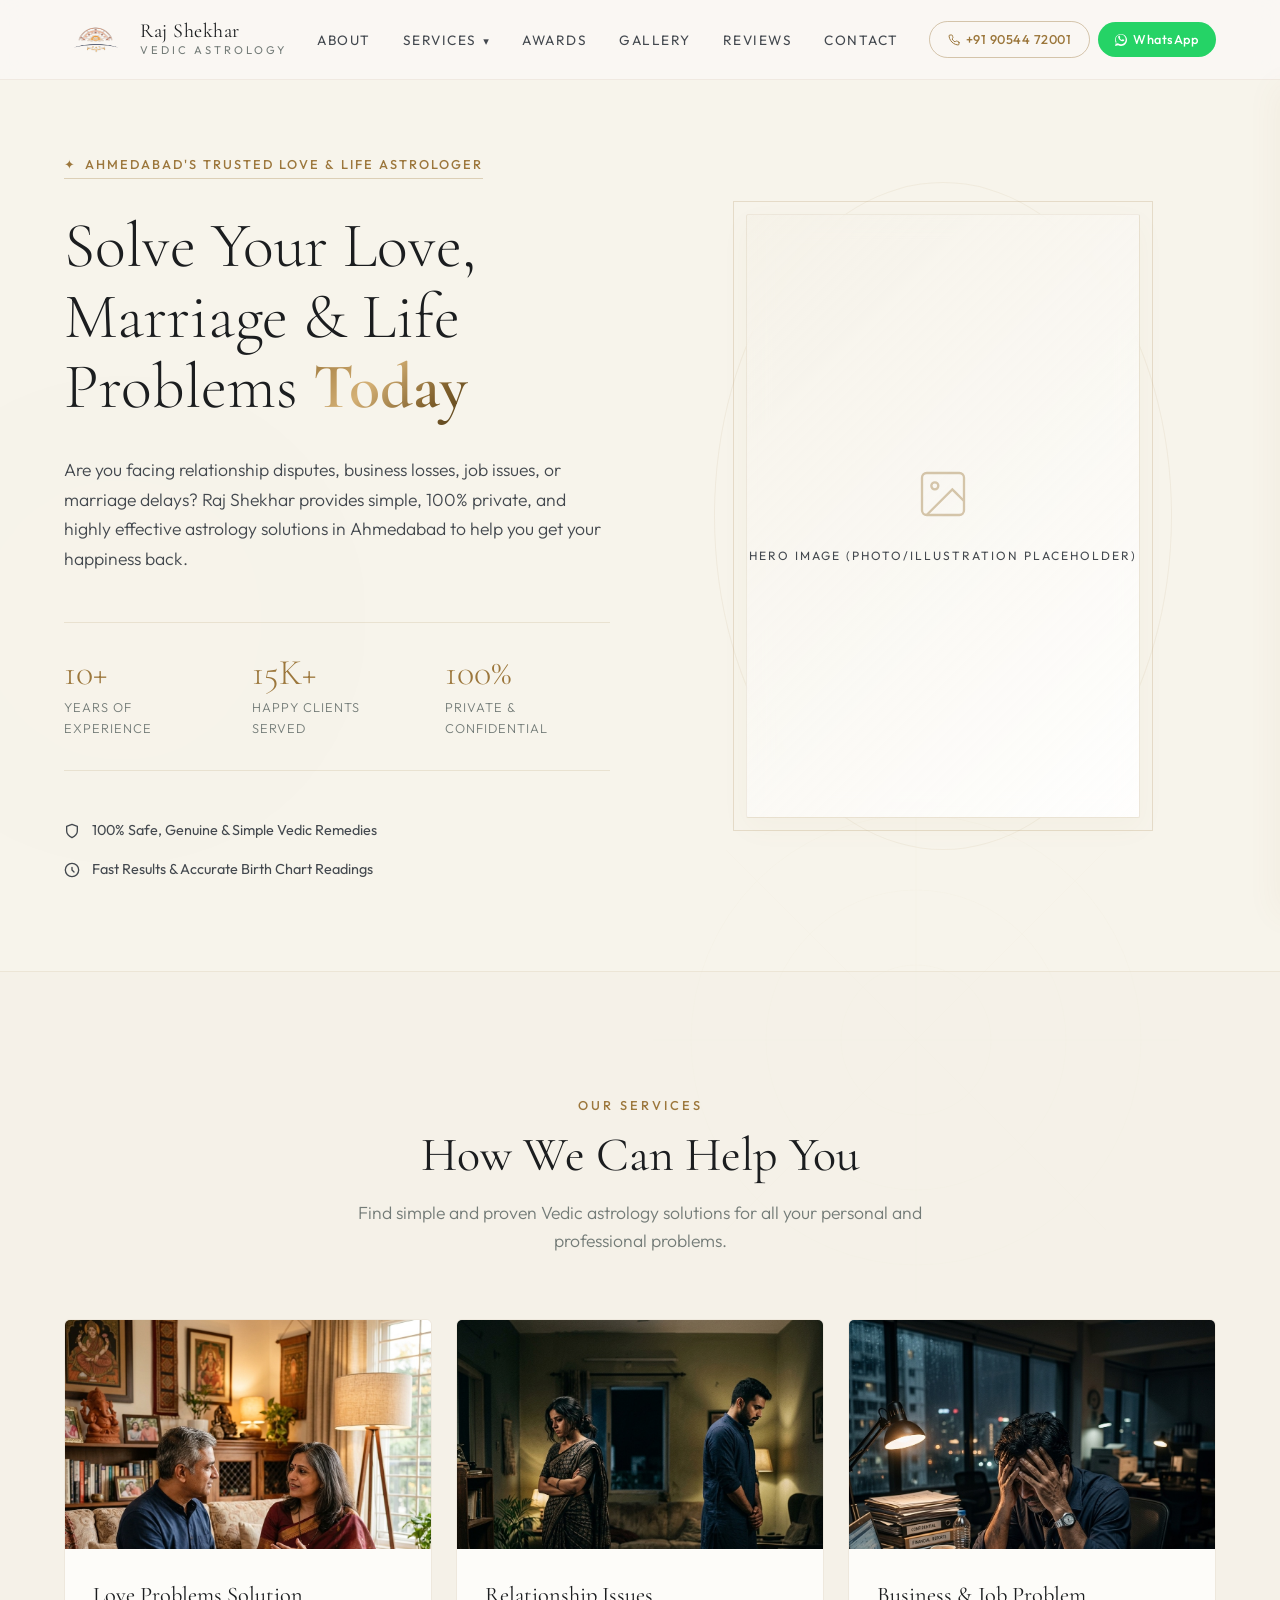
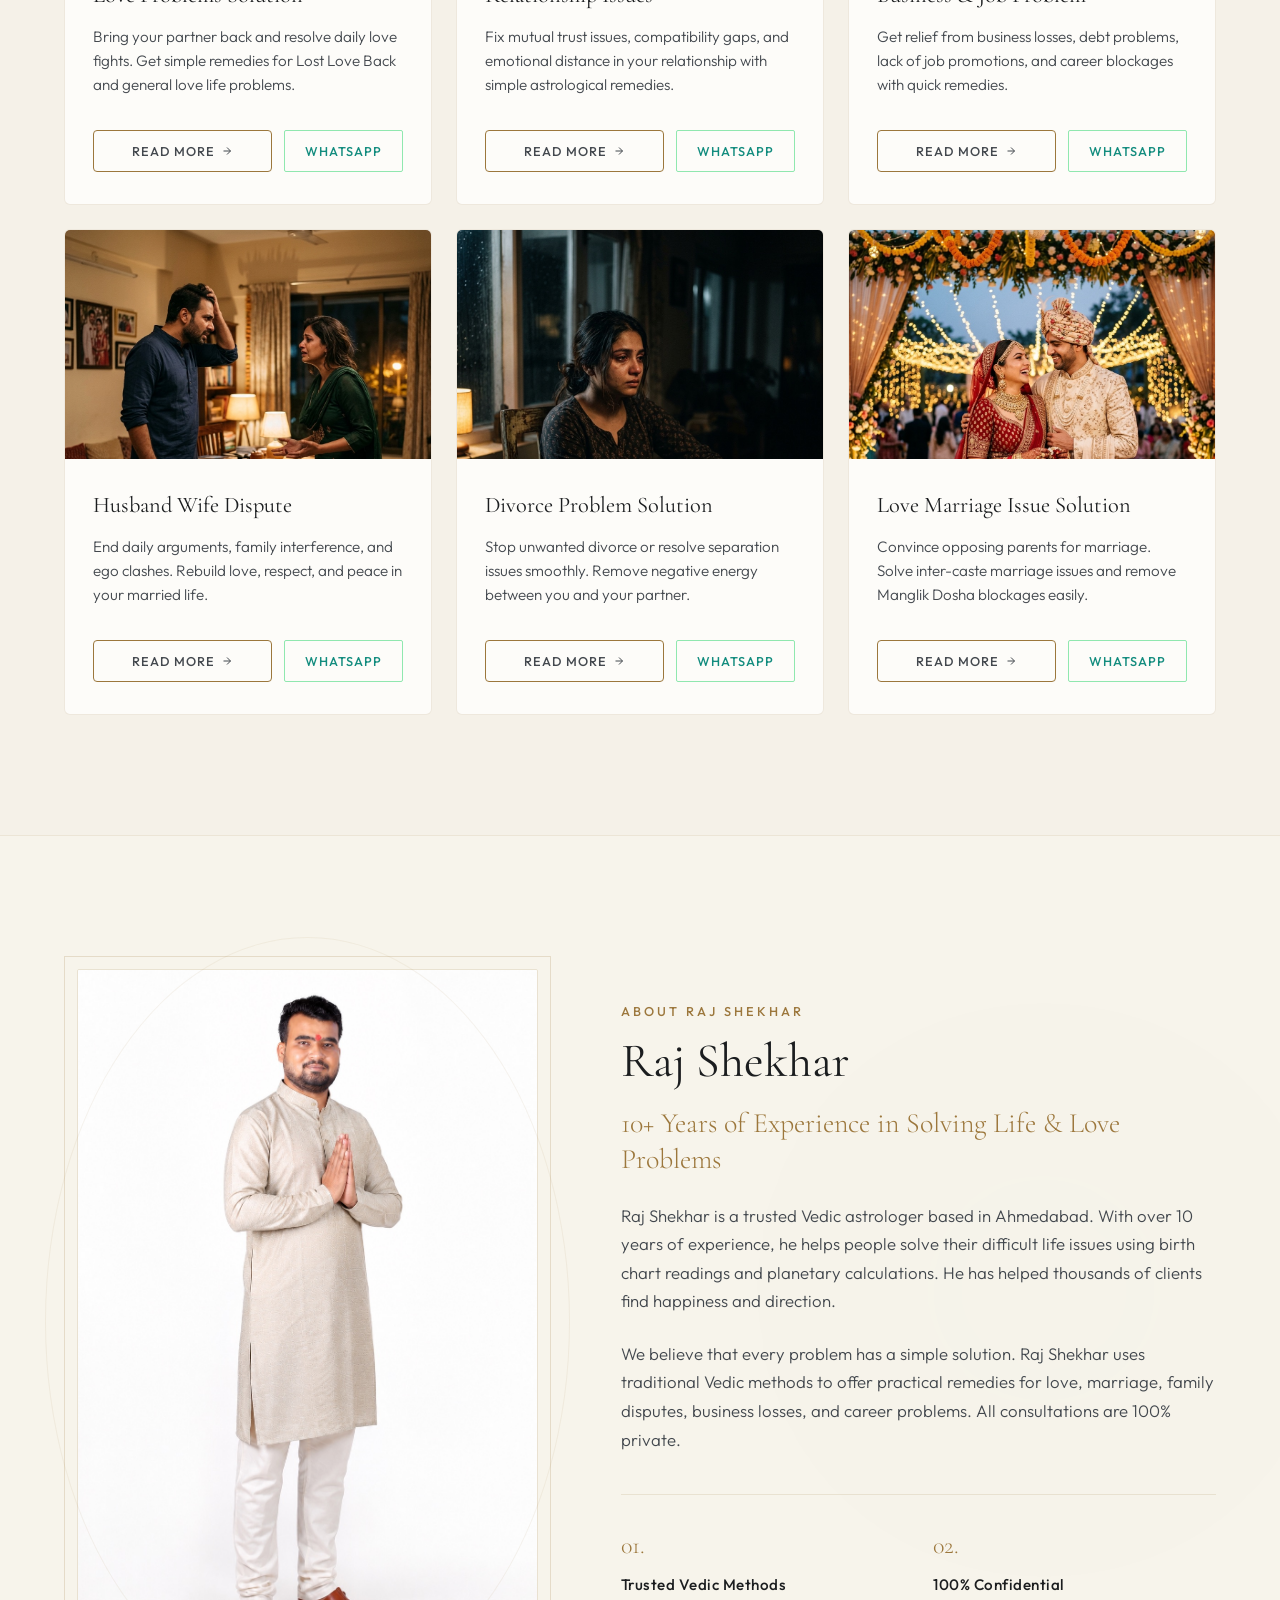
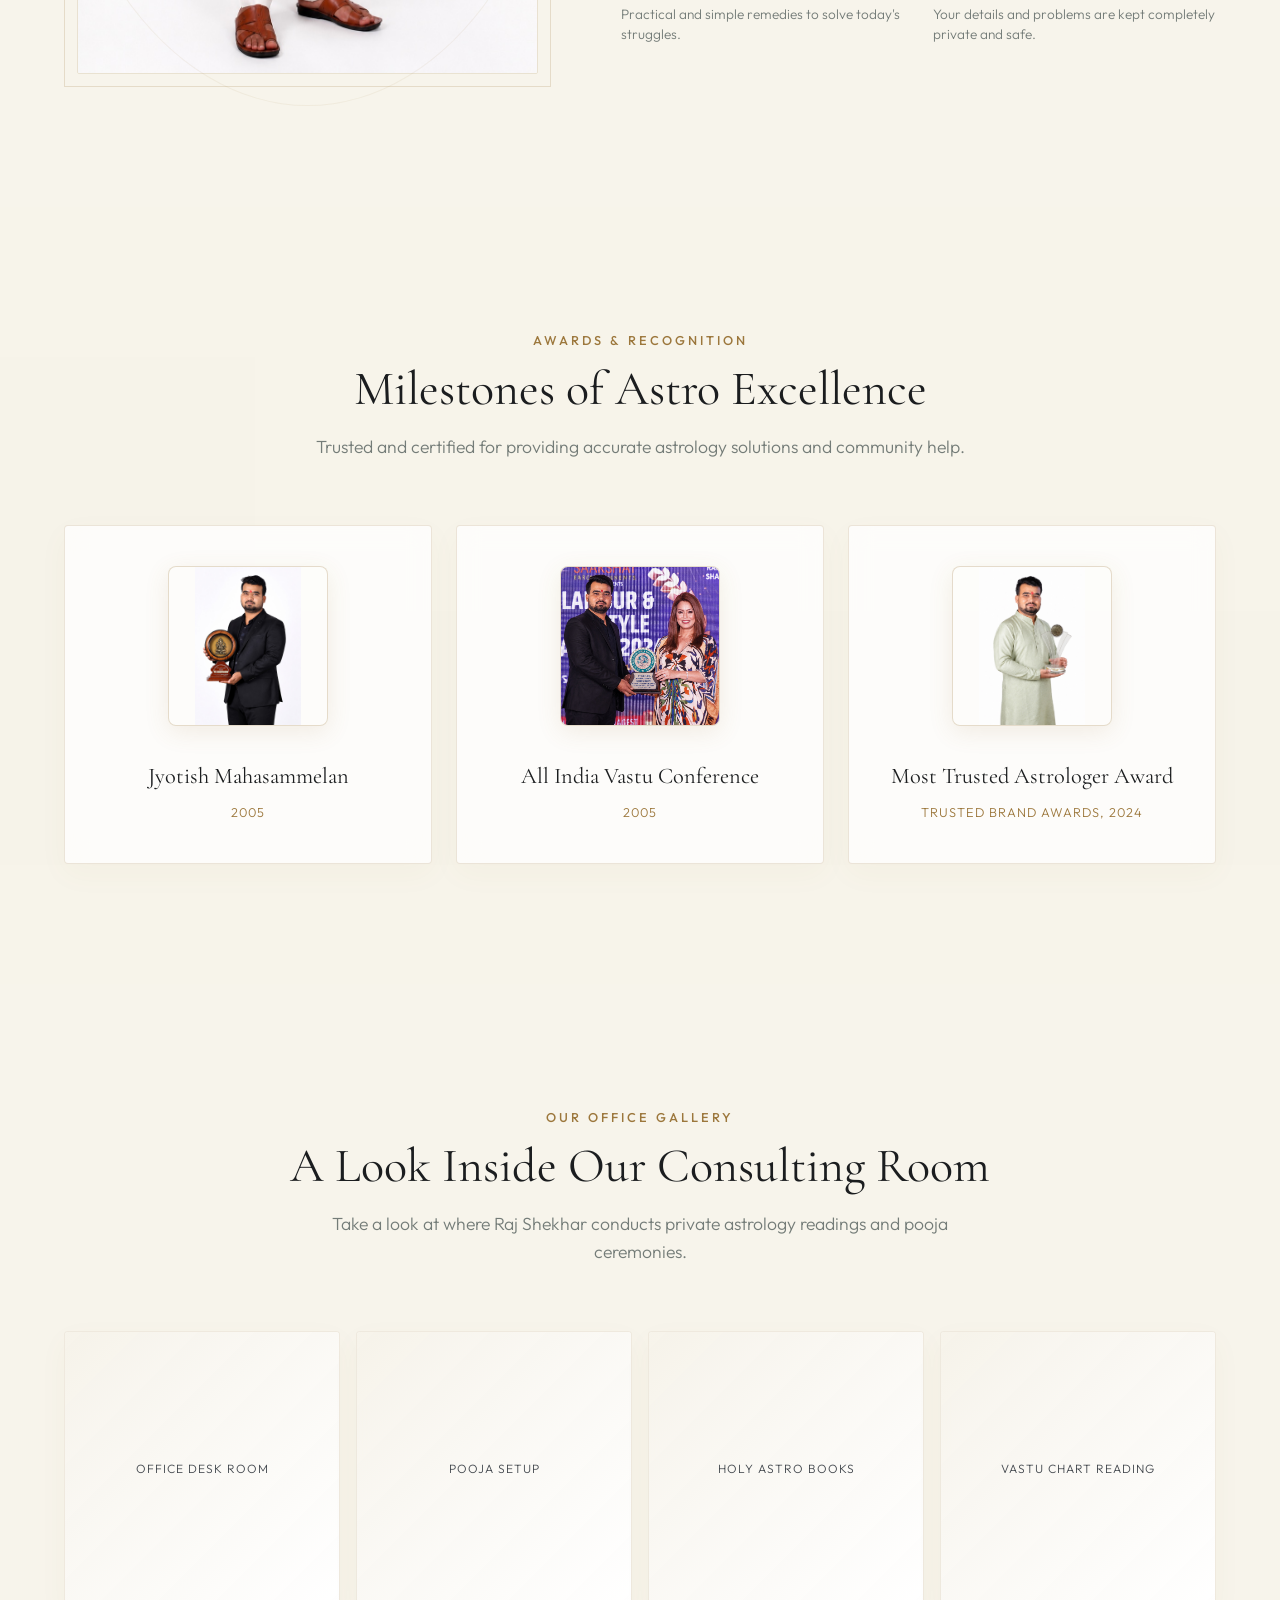
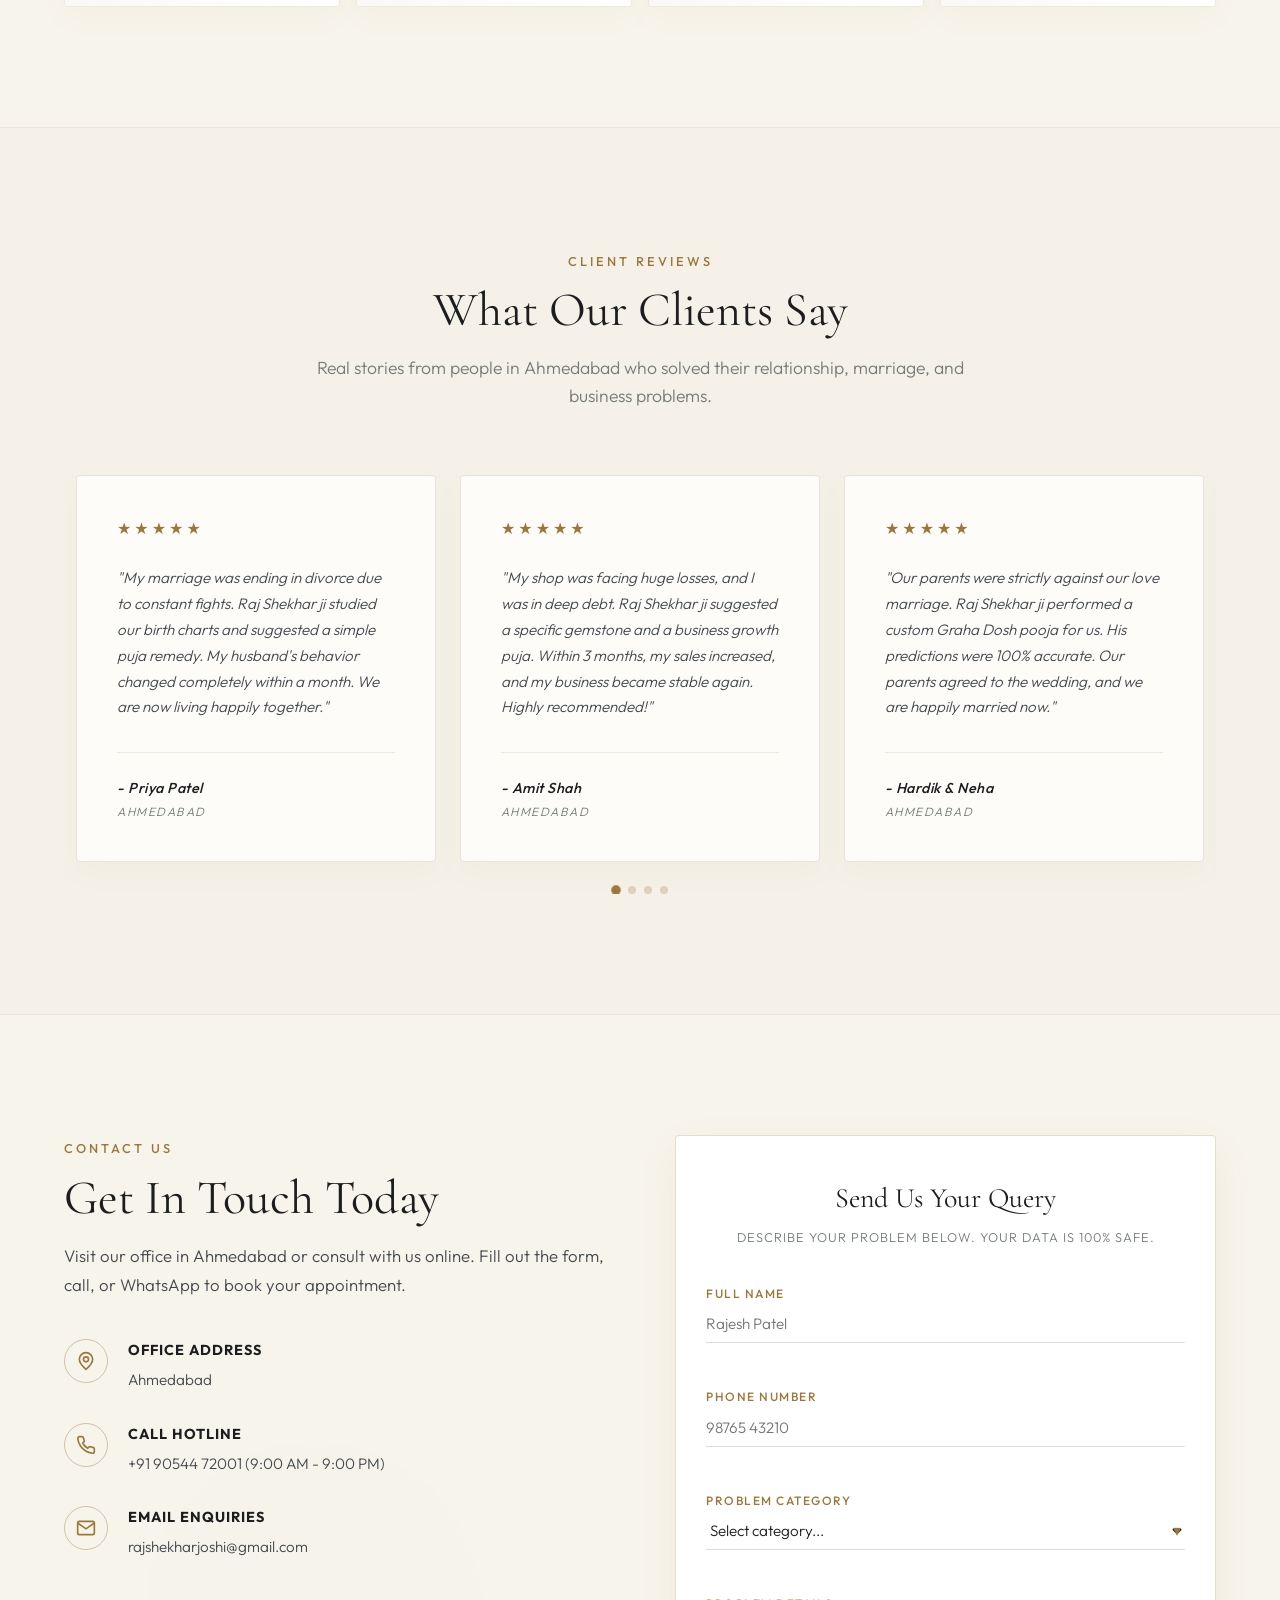
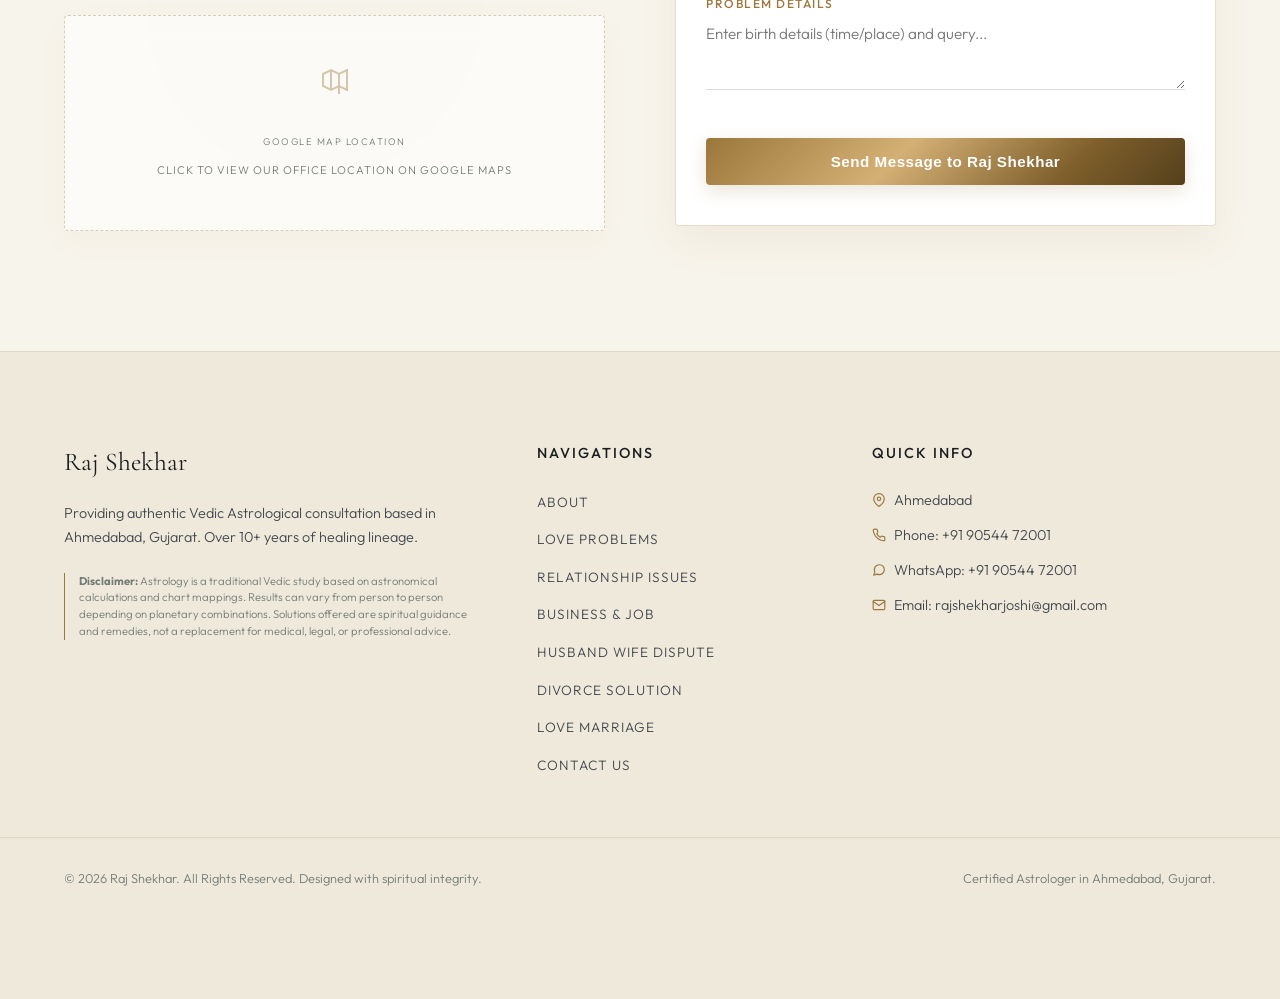
==== commit 0b1c911d: "Add files via upload" ====
--- a/index.html
+++ b/index.html
@@ -128,20 +128,26 @@
           <li class="nav-dropdown">
             <a href="#services" class="dropdown-trigger">Services <span class="arrow-down">&#9662;</span></a>
             <ul class="dropdown-menu">
-              <li><a href="love-problems">Love Problems</a></li>
-              <li><a href="relationship-problem">Relationship Issues</a></li>
-              <li><a href="business-job-problem">Business & Job</a></li>
-              <li><a href="husband-wife-problem">Husband Wife Dispute</a></li>
-              <li><a href="divorce-problem">Divorce Solution</a></li>
-              <li><a href="love-marriage-problem">Love Marriage</a></li>
+              <li><a href="love-problems.html">Love Problems</a></li>
+              <li><a href="relationship-problem.html">Relationship Issues</a></li>
+              <li><a href="business-job-problem.html">Business & Job</a></li>
+              <li><a href="husband-wife-problem.html">Husband Wife Dispute</a></li>
+              <li><a href="divorce-problem.html">Divorce Solution</a></li>
+              <li><a href="love-marriage-problem.html">Love Marriage</a></li>
             </ul>
           </li>
           <li><a href="#awards">Awards</a></li>
           <li><a href="#gallery">Gallery</a></li>
           <li><a href="#testimonials">Reviews</a></li>
-          <li><a href="contact">Contact</a></li>
+          <li><a href="contact.html">Contact</a></li>
         </ul>
       </nav>
+      <!-- Hamburger Toggle Button -->
+      <button class="mobile-menu-toggle" aria-label="Toggle navigation menu" aria-expanded="false" aria-controls="mobile-nav">
+        <span class="hamburger-line"></span>
+        <span class="hamburger-line"></span>
+        <span class="hamburger-line"></span>
+      </button>
 
       <div class="header-ctas">
         <a href="tel:+919054472001" class="btn btn-call-outline" aria-label="Call Astrologer Raj Shekhar">
@@ -167,6 +173,21 @@
       </div>
     </div>
   </header>
+  <!-- Mobile Navigation Drawer -->
+  <div class="mobile-nav-drawer" id="mobile-nav" aria-hidden="true">
+    <nav class="mobile-navigation" aria-label="Mobile Navigation">
+      <ul>
+        <li><a href="index.html#about">About</a></li>
+        <li><a href="love-problems.html">Love Problems</a></li>
+        <li><a href="relationship-problem.html">Relationship Issues</a></li>
+        <li><a href="business-job-problem.html">Business & Job</a></li>
+        <li><a href="husband-wife-problem.html">Husband Wife Dispute</a></li>
+        <li><a href="divorce-problem.html">Divorce Solution</a></li>
+        <li><a href="love-marriage-problem.html">Love Marriage</a></li>
+        <li><a href="contact.html">Contact Us</a></li>
+      </ul>
+    </nav>
+  </div>
 
   <!-- Hero Section -->
   <section class="hero-section">
@@ -259,7 +280,7 @@
         <!-- Service Card 1 -->
         <article class="service-card" data-service="love-problems">
           <div class="service-card-img">
-            <img src="svc_love_problems.png" alt="Love Problems Solution" loading="lazy">
+            <img src="svc_love_problems.jpg" alt="Love Problems Solution" loading="lazy">
           </div>
           <div class="service-card-body">
             <h3 class="service-title">Love Problems Solution</h3>
@@ -267,7 +288,7 @@
               Bring your partner back and resolve daily love fights. Get simple remedies for Lost Love Back and general love life problems.
             </p>
             <div class="service-actions">
-              <a href="love-problems" class="btn btn-card-more">
+              <a href="love-problems.html" class="btn btn-card-more">
                 <span>Read More</span>
                 <svg class="btn-arrow" width="12" height="12" viewBox="0 0 24 24" fill="none" stroke="currentColor" stroke-width="2">
                   <path d="M5 12h14M12 5l7 7-7 7" />
@@ -283,7 +304,7 @@
         <!-- Service Card 2 -->
         <article class="service-card" data-service="relationship-issues">
           <div class="service-card-img">
-            <img src="svc_relationship.png" alt="Relationship Issues" loading="lazy">
+            <img src="svc_relationship.jpg" alt="Relationship Issues" loading="lazy">
           </div>
           <div class="service-card-body">
             <h3 class="service-title">Relationship Issues</h3>
@@ -291,7 +312,7 @@
               Fix mutual trust issues, compatibility gaps, and emotional distance in your relationship with simple astrological remedies.
             </p>
             <div class="service-actions">
-              <a href="relationship-problem" class="btn btn-card-more">
+              <a href="relationship-problem.html" class="btn btn-card-more">
                 <span>Read More</span>
                 <svg class="btn-arrow" width="12" height="12" viewBox="0 0 24 24" fill="none" stroke="currentColor" stroke-width="2">
                   <path d="M5 12h14M12 5l7 7-7 7" />
@@ -307,7 +328,7 @@
         <!-- Service Card 3 -->
         <article class="service-card" data-service="business-job">
           <div class="service-card-img">
-            <img src="svc_business_job.png" alt="Business & Job Problem" loading="lazy">
+            <img src="svc_business_job.jpg" alt="Business & Job Problem" loading="lazy">
           </div>
           <div class="service-card-body">
             <h3 class="service-title">Business &amp; Job Problem</h3>
@@ -315,7 +336,7 @@
               Get relief from business losses, debt problems, lack of job promotions, and career blockages with quick remedies.
             </p>
             <div class="service-actions">
-              <a href="business-job-problem" class="btn btn-card-more">
+              <a href="business-job-problem.html" class="btn btn-card-more">
                 <span>Read More</span>
                 <svg class="btn-arrow" width="12" height="12" viewBox="0 0 24 24" fill="none" stroke="currentColor" stroke-width="2">
                   <path d="M5 12h14M12 5l7 7-7 7" />
@@ -331,7 +352,7 @@
         <!-- Service Card 4 -->
         <article class="service-card" data-service="husband-wife">
           <div class="service-card-img">
-            <img src="svc_husband_wife.png" alt="Husband Wife Dispute" loading="lazy">
+            <img src="svc_husband_wife.jpg" alt="Husband Wife Dispute" loading="lazy">
           </div>
           <div class="service-card-body">
             <h3 class="service-title">Husband Wife Dispute</h3>
@@ -339,7 +360,7 @@
               End daily arguments, family interference, and ego clashes. Rebuild love, respect, and peace in your married life.
             </p>
             <div class="service-actions">
-              <a href="husband-wife-problem" class="btn btn-card-more">
+              <a href="husband-wife-problem.html" class="btn btn-card-more">
                 <span>Read More</span>
                 <svg class="btn-arrow" width="12" height="12" viewBox="0 0 24 24" fill="none" stroke="currentColor" stroke-width="2">
                   <path d="M5 12h14M12 5l7 7-7 7" />
@@ -355,7 +376,7 @@
         <!-- Service Card 5 -->
         <article class="service-card" data-service="divorce-problem">
           <div class="service-card-img">
-            <img src="svc_divorce.png" alt="Divorce Problem Solution" loading="lazy">
+            <img src="svc_divorce.jpg" alt="Divorce Problem Solution" loading="lazy">
           </div>
           <div class="service-card-body">
             <h3 class="service-title">Divorce Problem Solution</h3>
@@ -363,7 +384,7 @@
               Stop unwanted divorce or resolve separation issues smoothly. Remove negative energy between you and your partner.
             </p>
             <div class="service-actions">
-              <a href="divorce-problem" class="btn btn-card-more">
+              <a href="divorce-problem.html" class="btn btn-card-more">
                 <span>Read More</span>
                 <svg class="btn-arrow" width="12" height="12" viewBox="0 0 24 24" fill="none" stroke="currentColor" stroke-width="2">
                   <path d="M5 12h14M12 5l7 7-7 7" />
@@ -379,7 +400,7 @@
         <!-- Service Card 6 -->
         <article class="service-card" data-service="love-marriage">
           <div class="service-card-img">
-            <img src="svc_love_marriage.png" alt="Love Marriage Issue Solution" loading="lazy">
+            <img src="svc_love_marriage.jpg" alt="Love Marriage Issue Solution" loading="lazy">
           </div>
           <div class="service-card-body">
             <h3 class="service-title">Love Marriage Issue Solution</h3>
@@ -387,7 +408,7 @@
               Convince opposing parents for marriage. Solve inter-caste marriage issues and remove Manglik Dosha blockages easily.
             </p>
             <div class="service-actions">
-              <a href="love-marriage-problem" class="btn btn-card-more">
+              <a href="love-marriage-problem.html" class="btn btn-card-more">
                 <span>Read More</span>
                 <svg class="btn-arrow" width="12" height="12" viewBox="0 0 24 24" fill="none" stroke="currentColor" stroke-width="2">
                   <path d="M5 12h14M12 5l7 7-7 7" />
@@ -411,7 +432,7 @@
         <div class="visual-placeholder-container">
           <!-- Geometric stars background elements inside image space -->
           <div class="astro-bg-circles"></div>
-          <img src="namaste.png" alt="Raj Shekhar doing Namaste" class="about-img">
+          <img src="namaste.jpg" alt="Raj Shekhar doing Namaste" class="about-img">
         </div>
       </div>
 
@@ -460,7 +481,7 @@
         <!-- Award 1 -->
         <article class="award-card card-glass">
           <div class="award-img-wrap">
-            <img src="award1.png" alt="Jyotish Shiromani Award" class="award-img" loading="lazy">
+            <img src="award1.jpg" alt="Jyotish Shiromani Award" class="award-img" loading="lazy">
           </div>
           <h3 class="award-title">Jyotish Mahasammelan</h3>
           <p class="award-issuer">2005</p>
@@ -469,7 +490,7 @@
         <!-- Award 2 -->
         <article class="award-card card-glass">
           <div class="award-img-wrap">
-            <img src="award2.png" alt="Gold Medal in Vedic Astrology" class="award-img" loading="lazy">
+            <img src="award2.jpg" alt="Gold Medal in Vedic Astrology" class="award-img" loading="lazy">
           </div>
           <h3 class="award-title">All India Vastu Conference</h3>
           <p class="award-issuer">2005</p>
@@ -478,7 +499,7 @@
         <!-- Award 3 -->
         <article class="award-card card-glass">
           <div class="award-img-wrap">
-            <img src="award3.png" alt="Most Trusted Astrologer Award" class="award-img" loading="lazy">
+            <img src="award3.jpg" alt="Most Trusted Astrologer Award" class="award-img" loading="lazy">
           </div>
           <h3 class="award-title">Most Trusted Astrologer Award</h3>
           <p class="award-issuer">Trusted Brand Awards, 2024</p>
@@ -780,13 +801,13 @@
         <h4>Navigations</h4>
         <ul>
           <li><a href="#about">About</a></li>
-          <li><a href="love-problems">Love Problems</a></li>
-          <li><a href="relationship-problem">Relationship Issues</a></li>
-          <li><a href="business-job-problem">Business & Job</a></li>
-          <li><a href="husband-wife-problem">Husband Wife Dispute</a></li>
-          <li><a href="divorce-problem">Divorce Solution</a></li>
-          <li><a href="love-marriage-problem">Love Marriage</a></li>
-          <li><a href="contact">Contact Us</a></li>
+          <li><a href="love-problems.html">Love Problems</a></li>
+          <li><a href="relationship-problem.html">Relationship Issues</a></li>
+          <li><a href="business-job-problem.html">Business & Job</a></li>
+          <li><a href="husband-wife-problem.html">Husband Wife Dispute</a></li>
+          <li><a href="divorce-problem.html">Divorce Solution</a></li>
+          <li><a href="love-marriage-problem.html">Love Marriage</a></li>
+          <li><a href="contact.html">Contact Us</a></li>
         </ul>
       </div>
 
--- a/css/styles.css
+++ b/css/styles.css
@@ -841,6 +841,7 @@
   width: 100%;
   height: 100%;
   object-fit: cover;
+  object-position: center top;
   display: block;
   transition: transform 0.5s ease;
 }
@@ -1075,6 +1076,7 @@
   width: 100%;
   height: 100%;
   object-fit: cover;
+  object-position: center top;
   display: block;
   border: 1px solid rgba(156, 119, 60, 0.15);
   border-radius: 2px;
@@ -1084,6 +1086,7 @@
   width: 100%;
   height: 100%;
   object-fit: cover;
+  object-position: center top;
   display: block;
   border: 1px solid rgba(156, 119, 60, 0.15);
   border-radius: 2px;
@@ -1774,6 +1777,10 @@
     display: none;
   }
 
+  .header-ctas {
+    display: none;
+  }
+
   .main-header {
     height: 70px;
   }
@@ -2010,3 +2017,91 @@
     padding: 0;
   }
 }
+
+/* ==========================================================================
+   MOBILE NAVIGATION DRAWER & HAMBURGER TOGGLE
+   ========================================================================== */
+.mobile-menu-toggle {
+  display: none;
+  flex-direction: column;
+  justify-content: space-between;
+  width: 24px;
+  height: 18px;
+  background: none;
+  border: none;
+  cursor: pointer;
+  padding: 0;
+  z-index: 150;
+}
+
+.hamburger-line {
+  width: 100%;
+  height: 2px;
+  background-color: var(--gold-primary);
+  transition: all 0.3s cubic-bezier(0.16, 1, 0.3, 1);
+}
+
+.mobile-nav-drawer {
+  position: fixed;
+  top: 70px;
+  right: -100%;
+  width: 100%;
+  height: calc(100vh - 70px);
+  background: rgba(250, 248, 244, 0.98);
+  backdrop-filter: blur(12px);
+  -webkit-backdrop-filter: blur(12px);
+  border-top: 1px solid rgba(156, 119, 60, 0.1);
+  box-shadow: -5px 15px 30px rgba(156, 119, 60, 0.05);
+  z-index: 140;
+  transition: right 0.4s cubic-bezier(0.16, 1, 0.3, 1);
+  overflow-y: auto;
+  padding: 40px 24px;
+  display: block;
+}
+
+.mobile-nav-drawer.active {
+  right: 0;
+}
+
+.mobile-navigation ul {
+  display: flex;
+  flex-direction: column;
+  gap: 24px;
+}
+
+.mobile-navigation a {
+  display: block;
+  font-family: var(--font-sans);
+  font-size: 1.1rem;
+  font-weight: 500;
+  color: var(--text-white);
+  text-transform: uppercase;
+  letter-spacing: 1.5px;
+  padding-bottom: 8px;
+  border-bottom: 1px solid rgba(156, 119, 60, 0.1);
+  transition: var(--transition-fast);
+}
+
+.mobile-navigation a:hover {
+  color: var(--gold-primary);
+  border-bottom-color: var(--gold-primary);
+  padding-left: 6px;
+}
+
+.mobile-menu-toggle.active .hamburger-line:nth-child(1) {
+  transform: translateY(8px) rotate(45deg);
+}
+
+.mobile-menu-toggle.active .hamburger-line:nth-child(2) {
+  opacity: 0;
+}
+
+.mobile-menu-toggle.active .hamburger-line:nth-child(3) {
+  transform: translateY(-8px) rotate(-45deg);
+}
+
+@media (max-width: 768px) {
+  .mobile-menu-toggle {
+    display: flex;
+  }
+}
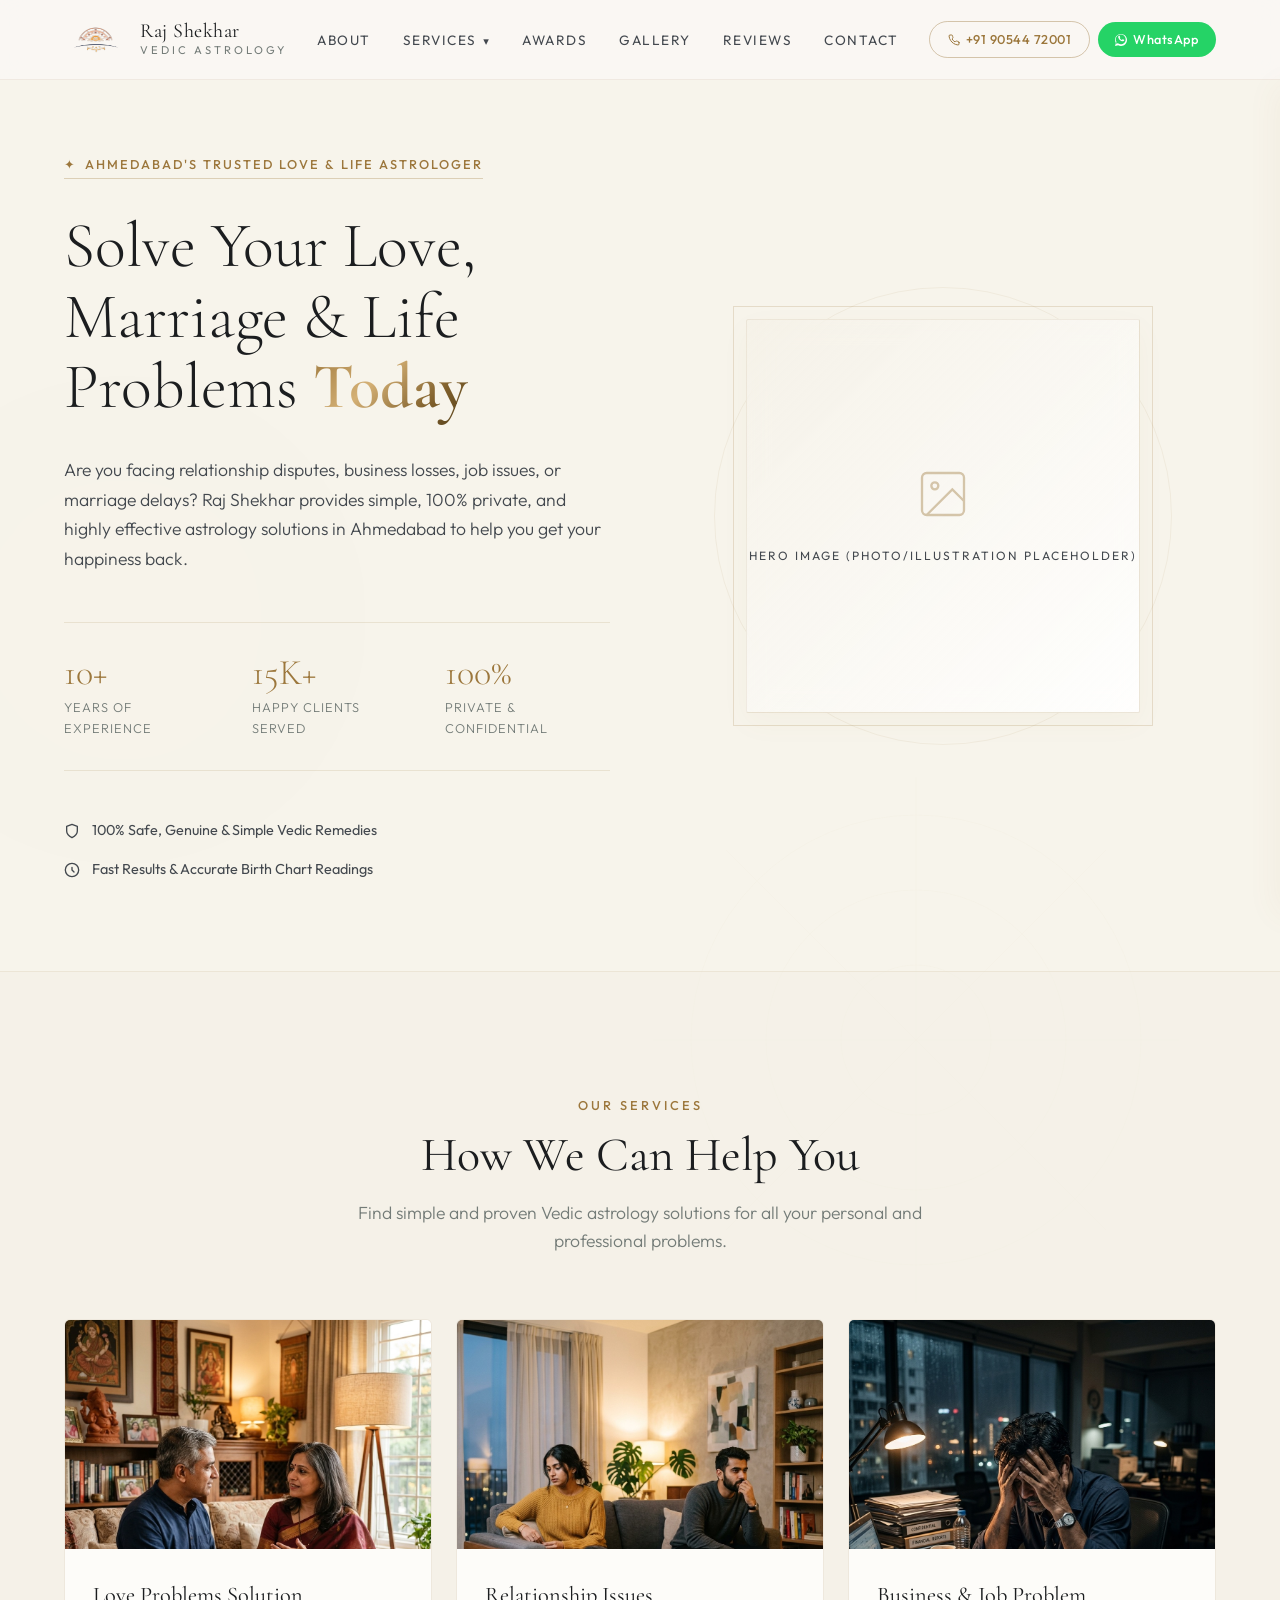
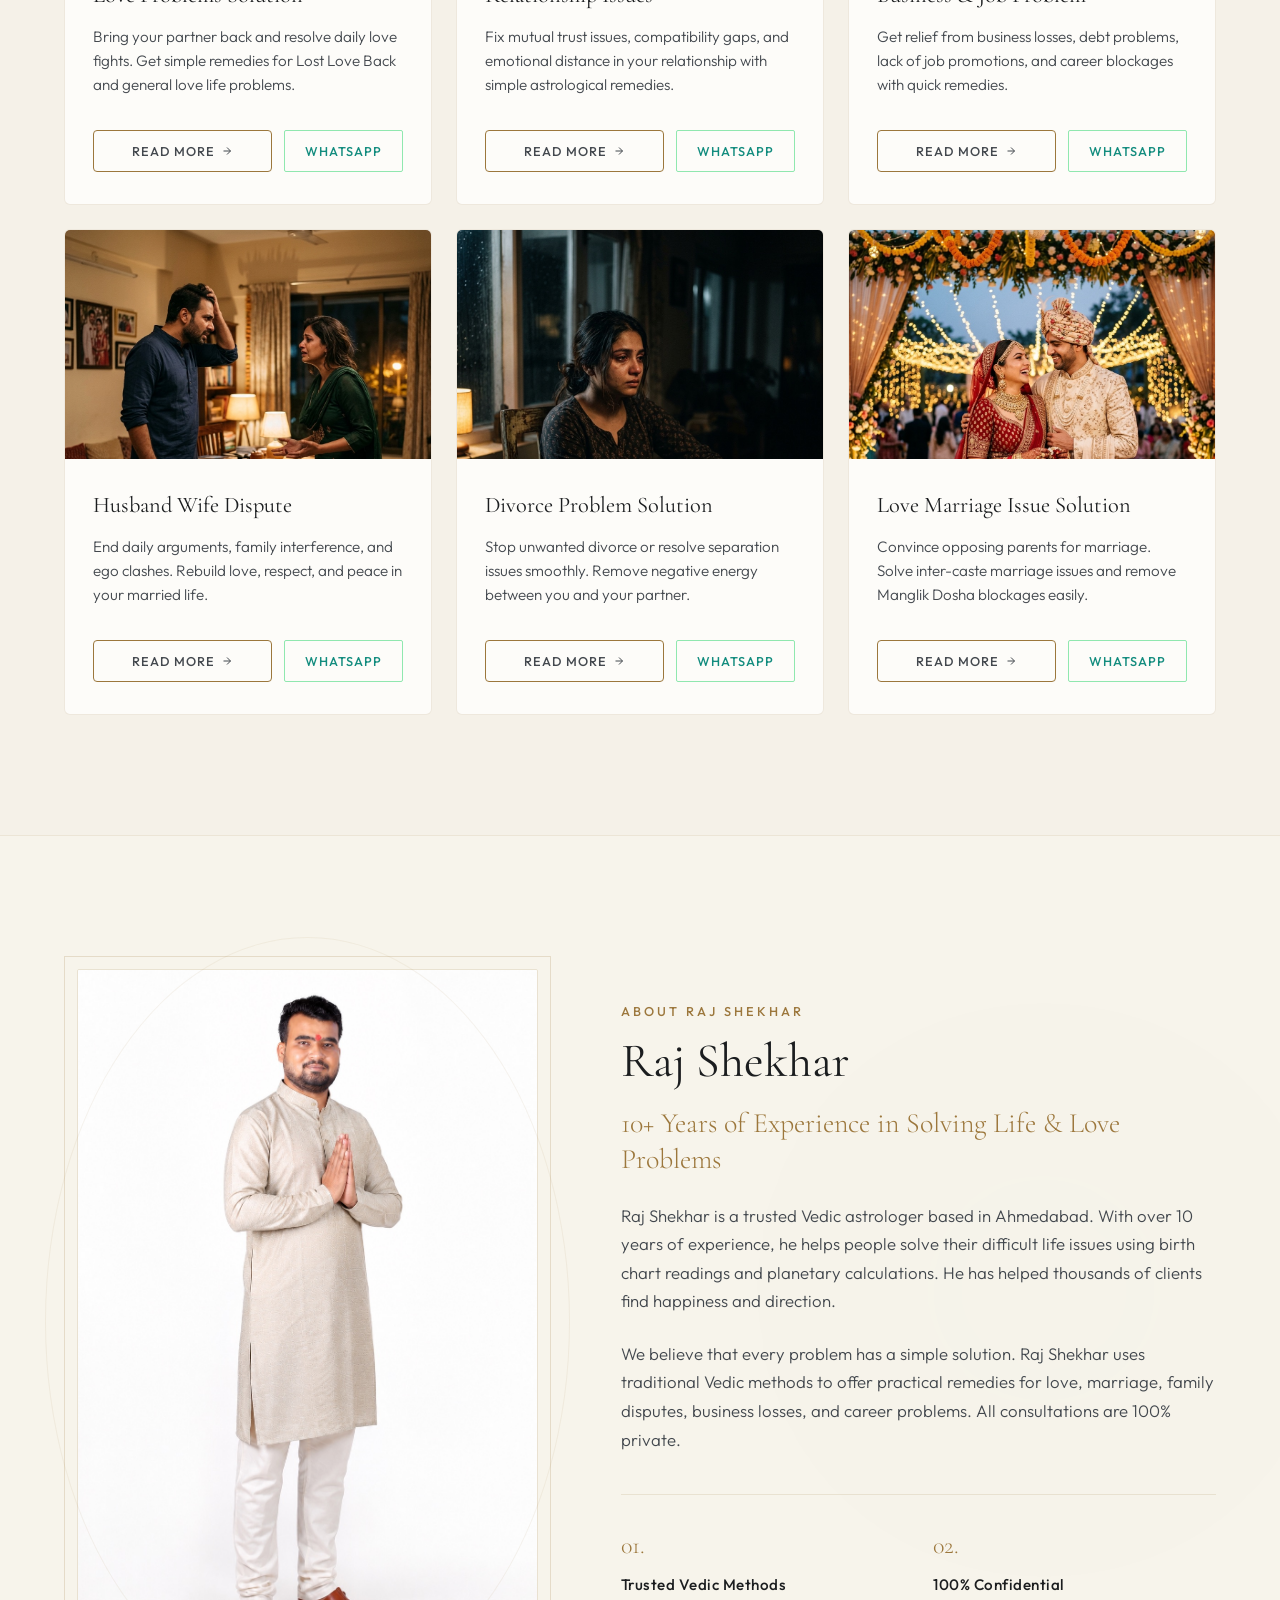
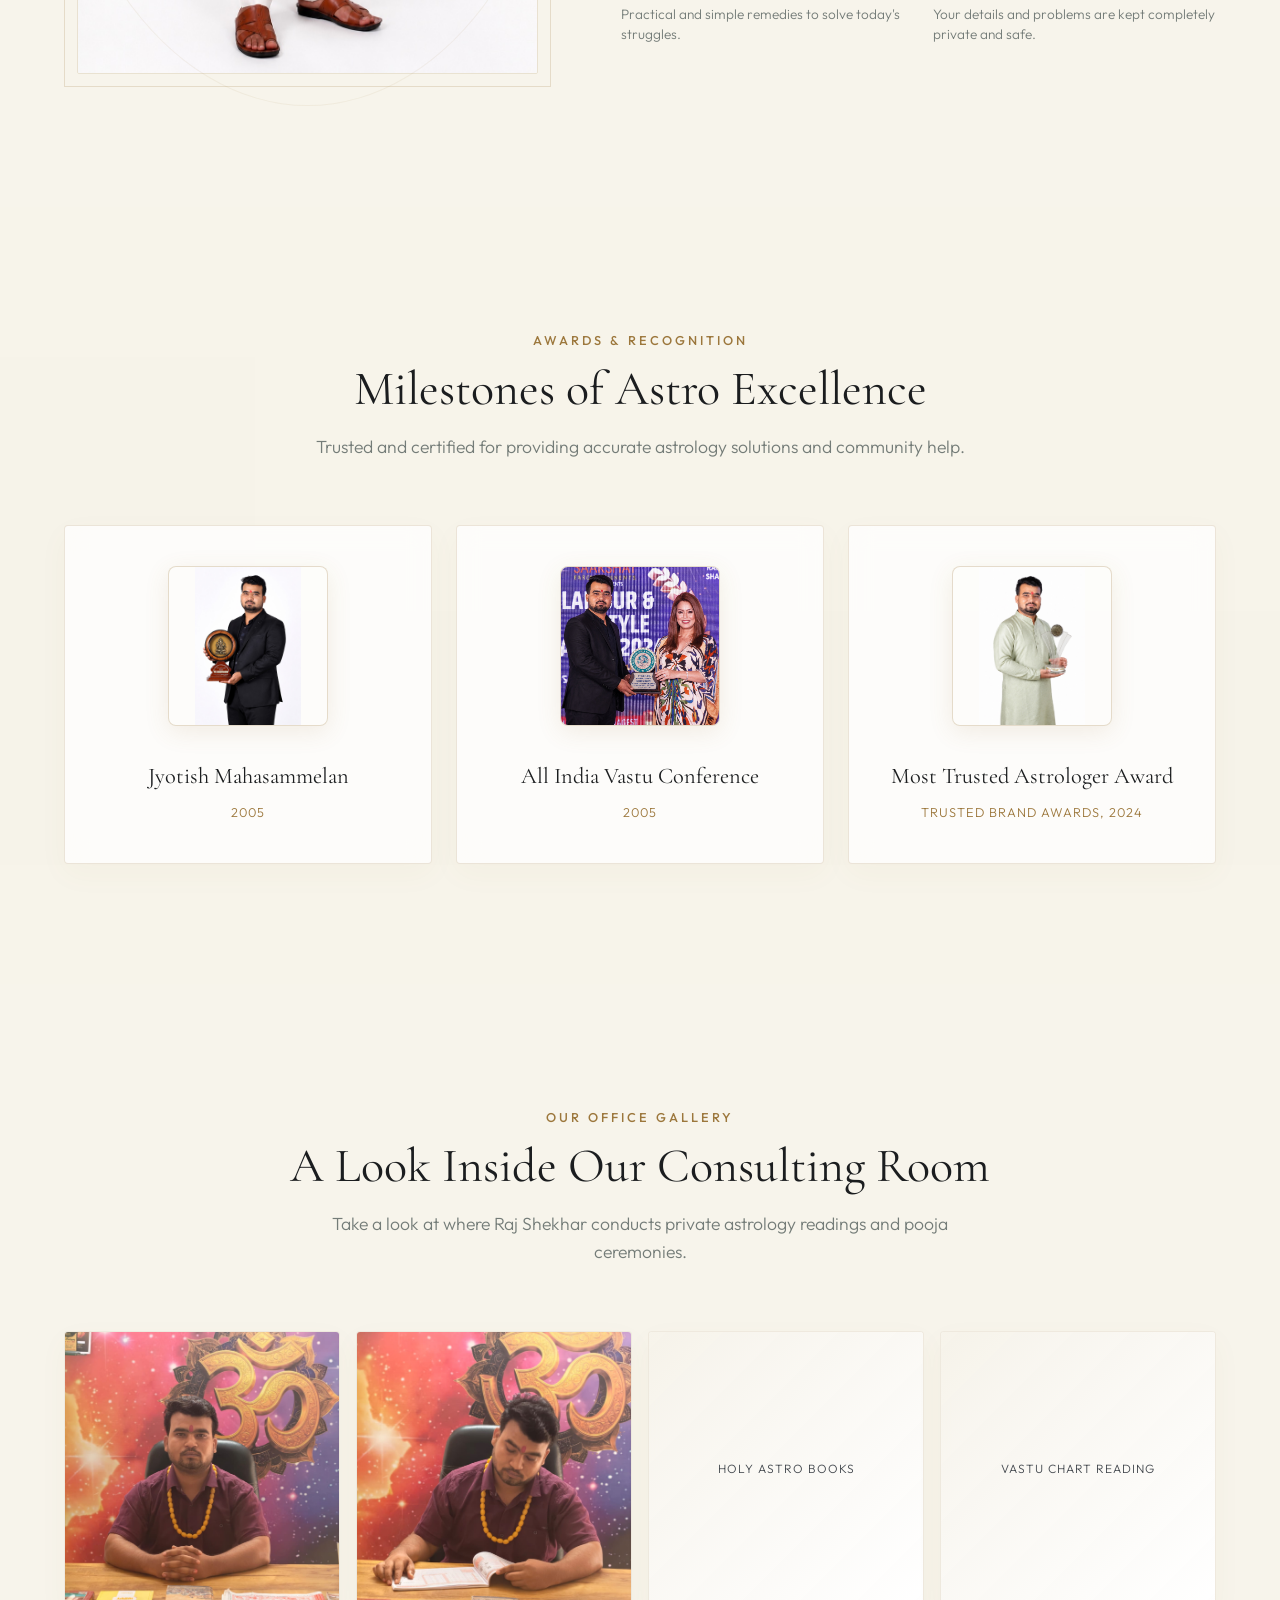
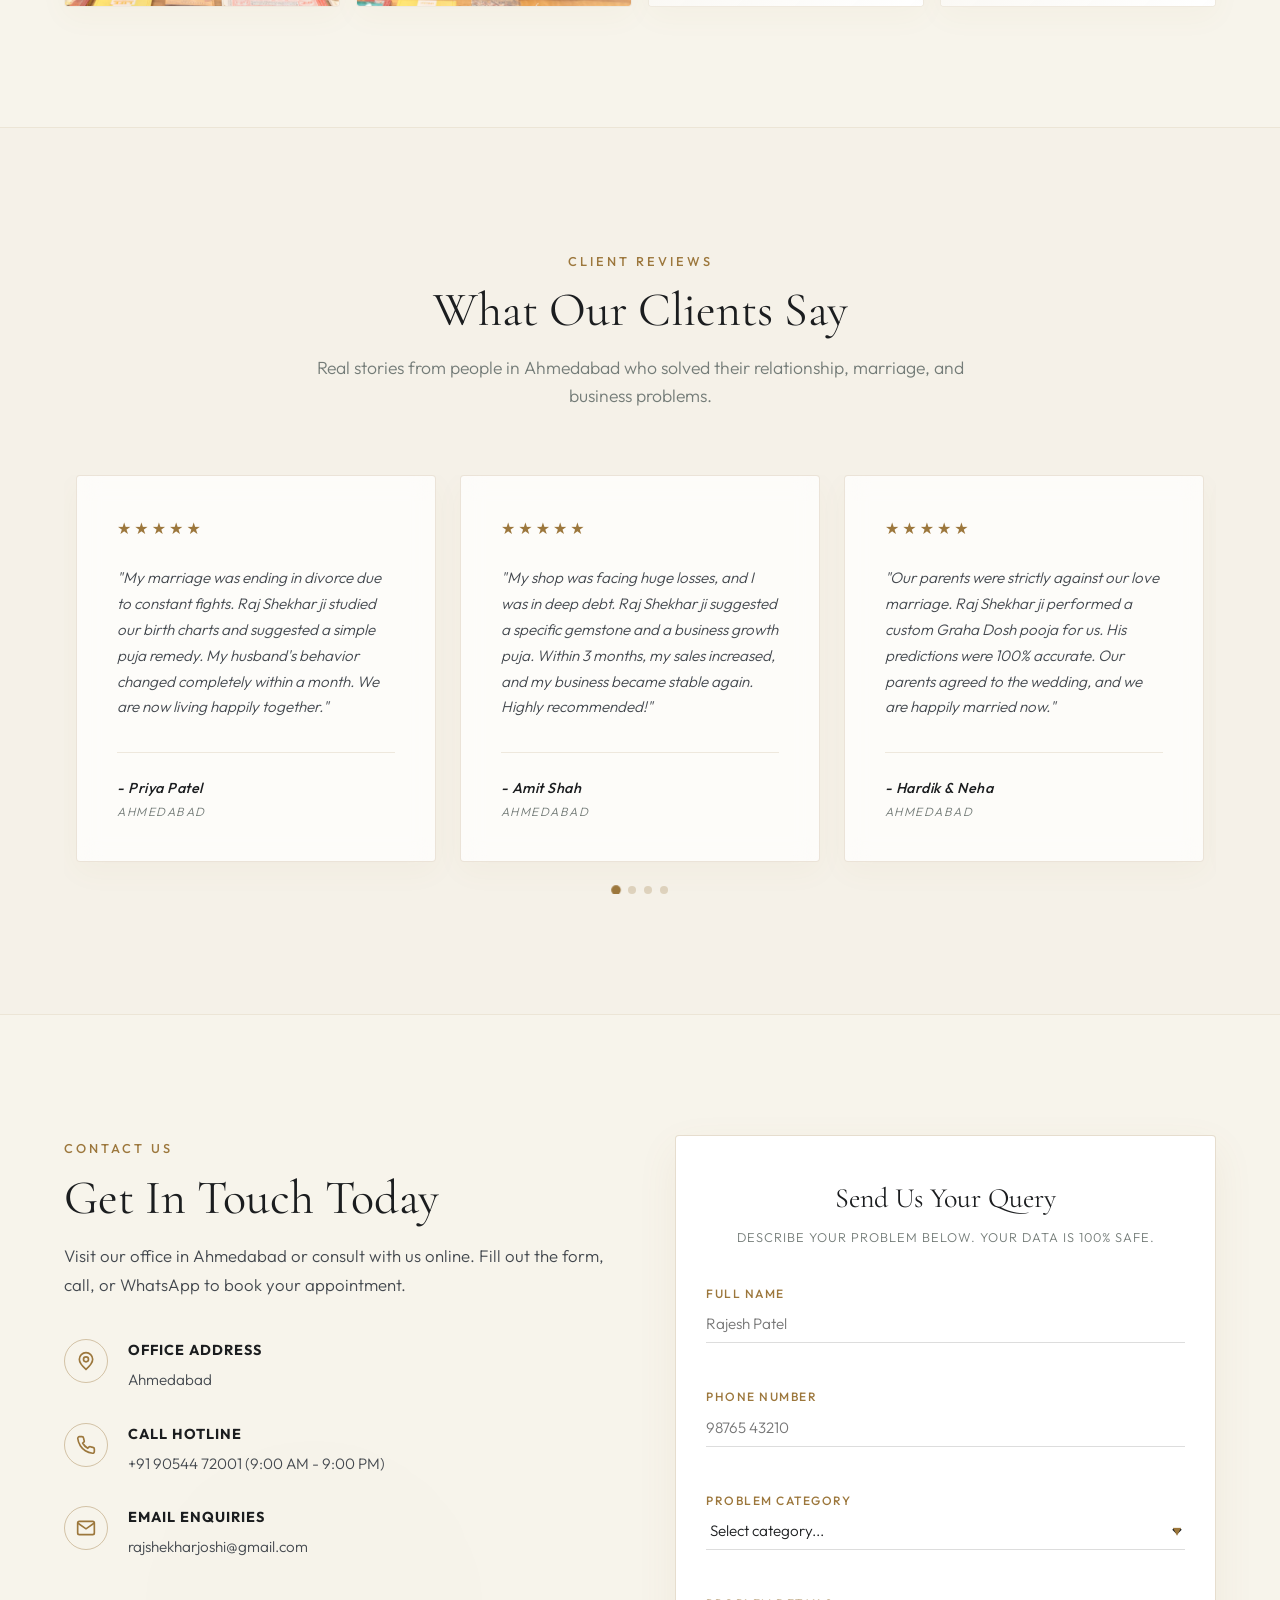
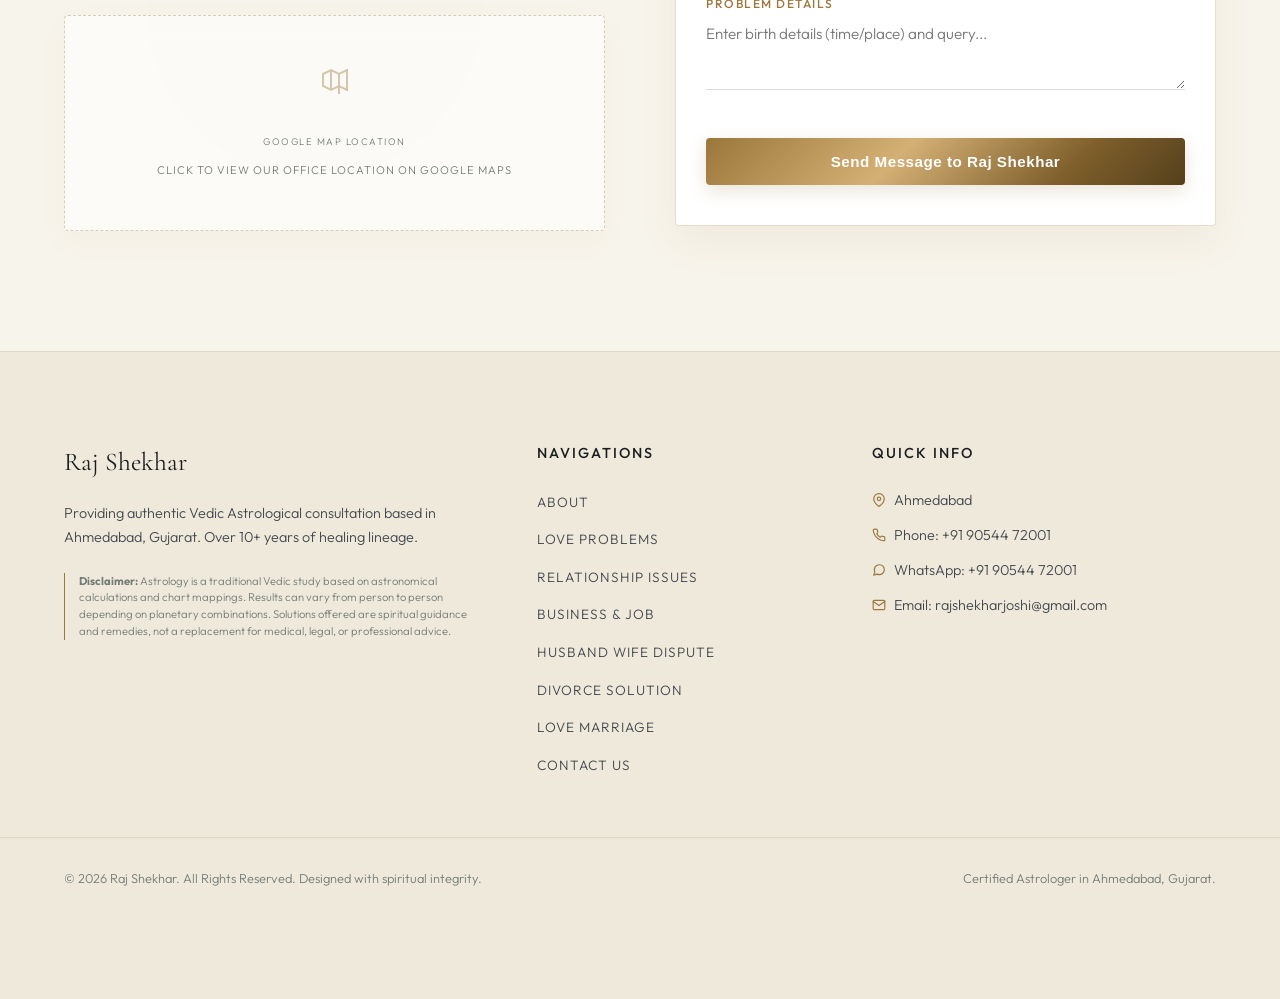
==== commit bbbb0af2: "Add files via upload" ====
--- a/index.html
+++ b/index.html
@@ -522,7 +522,7 @@
         <!-- Item 1 -->
         <figure class="gallery-item card-glass" data-caption="Private Meeting Room, Ahmedabad">
           <div class="gallery-visual-placeholder">
-            <span class="visual-label">Office Desk Room</span>
+            <img src="gallery1.jpeg" alt="Private Meeting Room" class="gallery-img">
           </div>
           <figcaption class="gallery-overlay">
             <h4>Private Meeting Room</h4>
@@ -533,7 +533,7 @@
         <!-- Item 2 -->
         <figure class="gallery-item card-glass" data-caption="Pooja Center & Vedic Havans">
           <div class="gallery-visual-placeholder">
-            <span class="visual-label">Pooja Setup</span>
+            <img src="gallery2.jpeg" alt="Pooja Center" class="gallery-img">
           </div>
           <figcaption class="gallery-overlay">
             <h4>Pooja Center</h4>
--- a/css/styles.css
+++ b/css/styles.css
@@ -1269,6 +1269,13 @@
   transition: var(--transition-smooth);
 }
 
+.gallery-img {
+  width: 100%;
+  height: 100%;
+  object-fit: cover;
+  display: block;
+}
+
 .gallery-item .visual-label {
   font-size: 0.75rem;
   color: var(--text-silver);
@@ -1722,6 +1729,7 @@
 
 .hero-visual-container .visual-placeholder-container {
   max-width: 420px;
+  aspect-ratio: 1 / 1;
 }
 
 
@@ -2105,3 +2113,34 @@
     display: flex;
   }
 }
+
+/* ==========================================================================
+   MOBILE PERFORMANCE OPTIMIZATIONS
+   ========================================================================== */
+@media (max-width: 768px) {
+  /* Disable heavy rendering operations */
+  .card-glass, .detail-card-glass, .service-card, .main-header, .mobile-nav-drawer, .modal, .dropdown-menu {
+    backdrop-filter: none !important;
+    -webkit-backdrop-filter: none !important;
+  }
+  
+  /* Fallback solid backgrounds */
+  .main-header, .mobile-nav-drawer {
+    background: #faf8f4 !important;
+  }
+  
+  .card-glass, .detail-card-glass, .service-card {
+    background: #ffffff !important;
+  }
+
+  /* Remove large background blurs */
+  .glow-orb {
+    display: none !important;
+  }
+
+  /* Pause background continuous animations */
+  .astro-bg-circles {
+    animation: none !important;
+    border: 1px solid rgba(156, 119, 60, 0.15);
+  }
+}
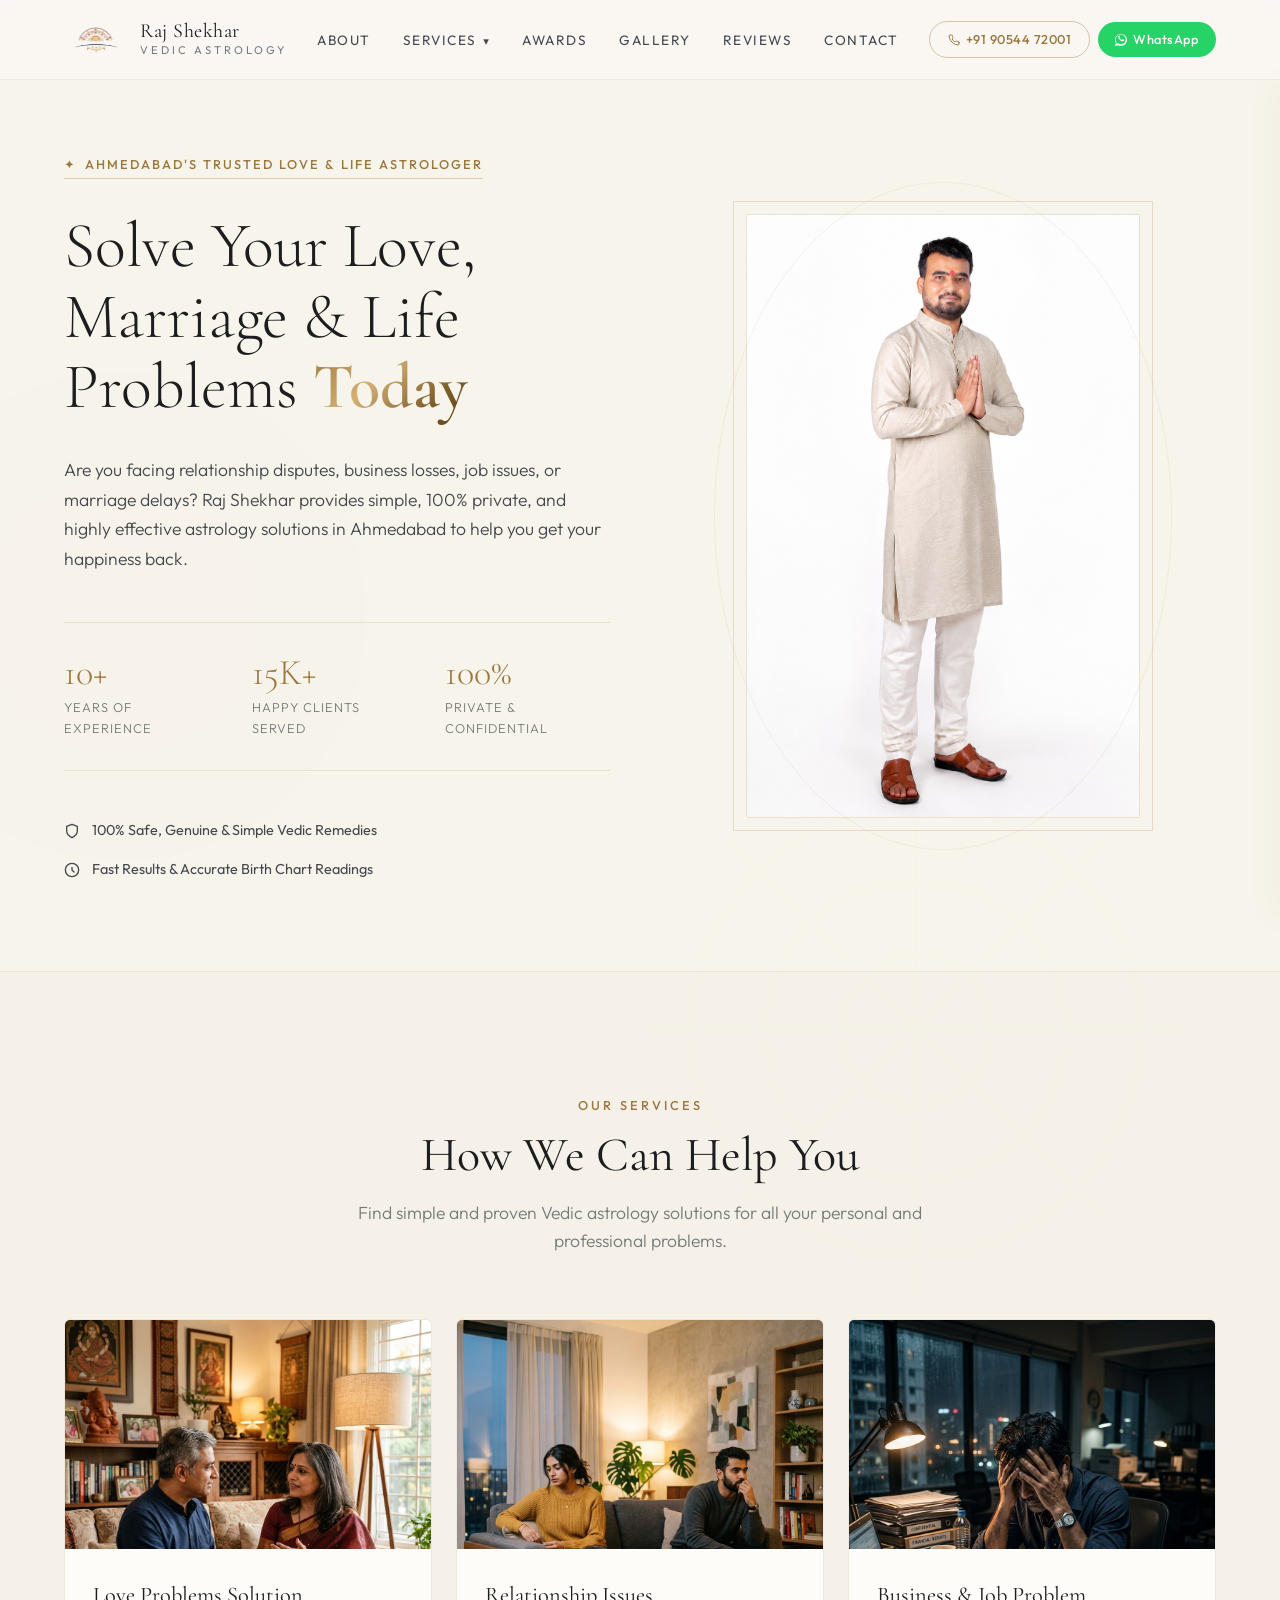
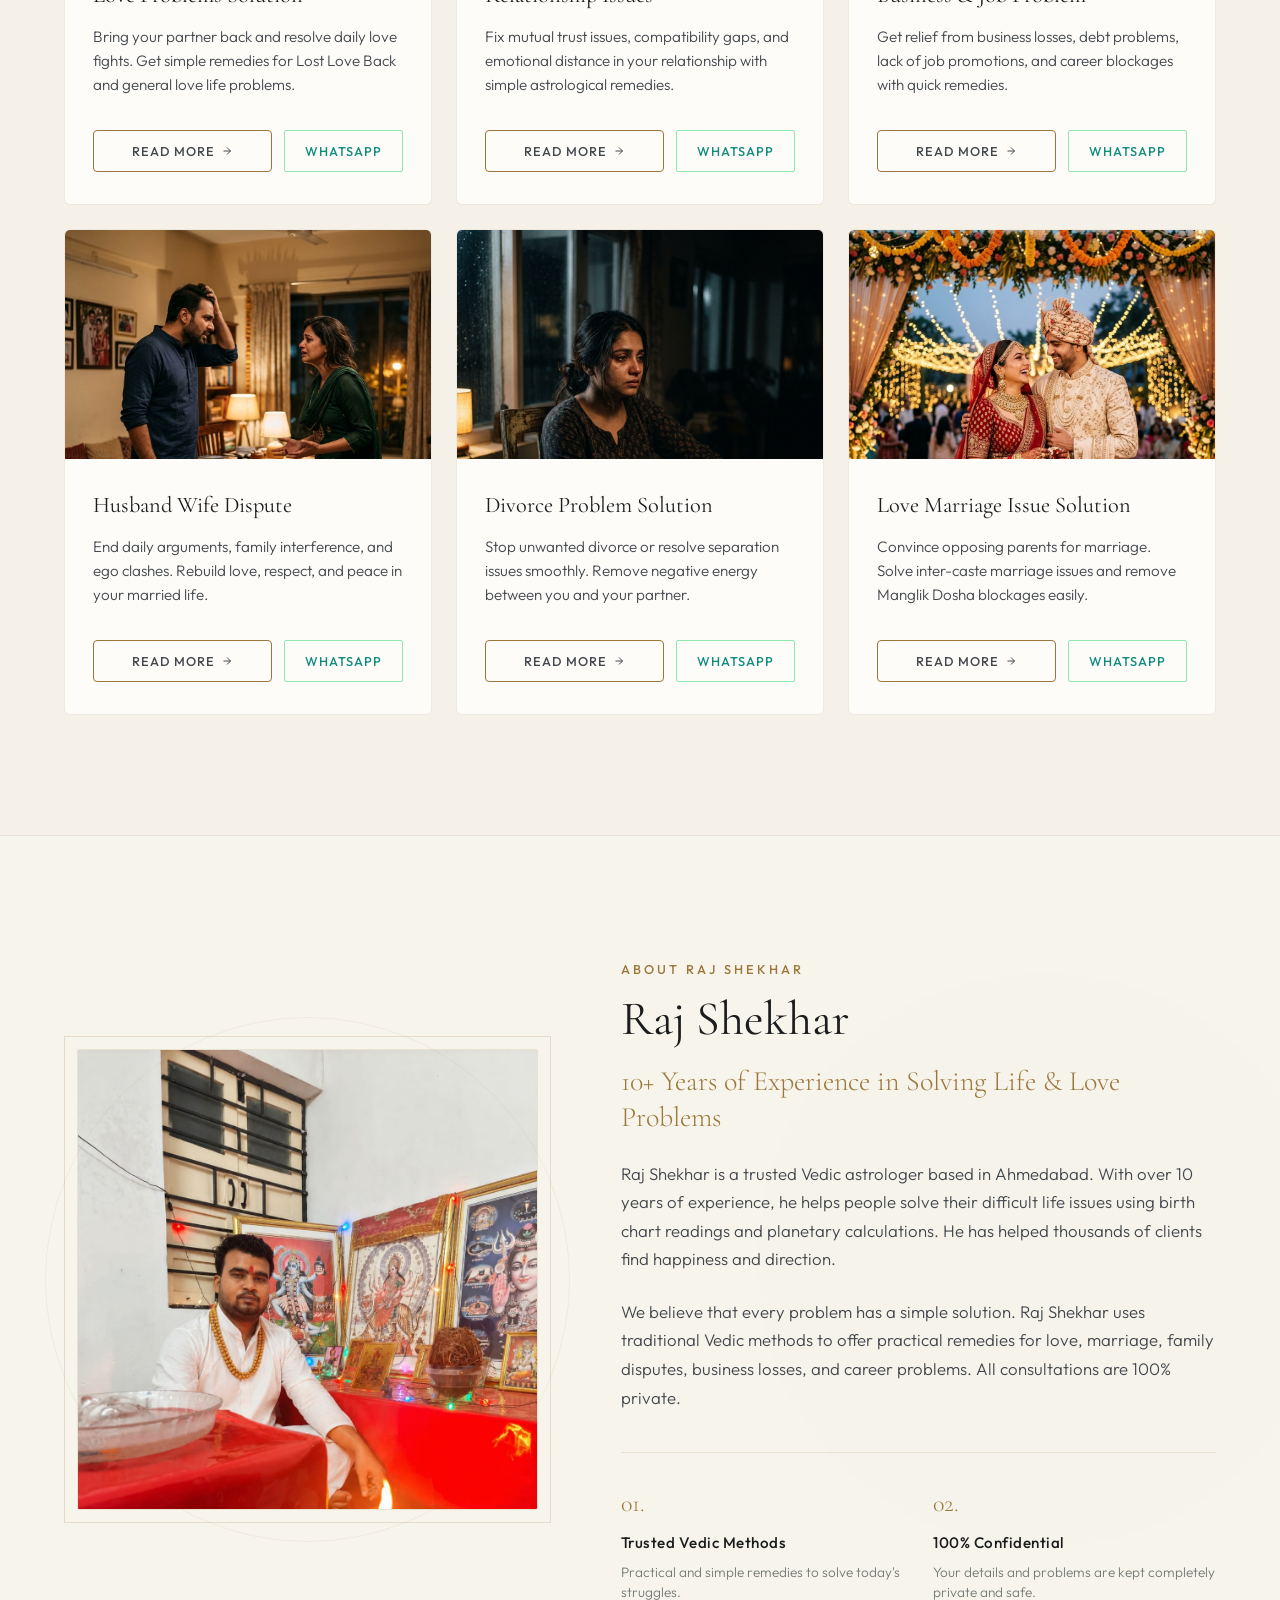
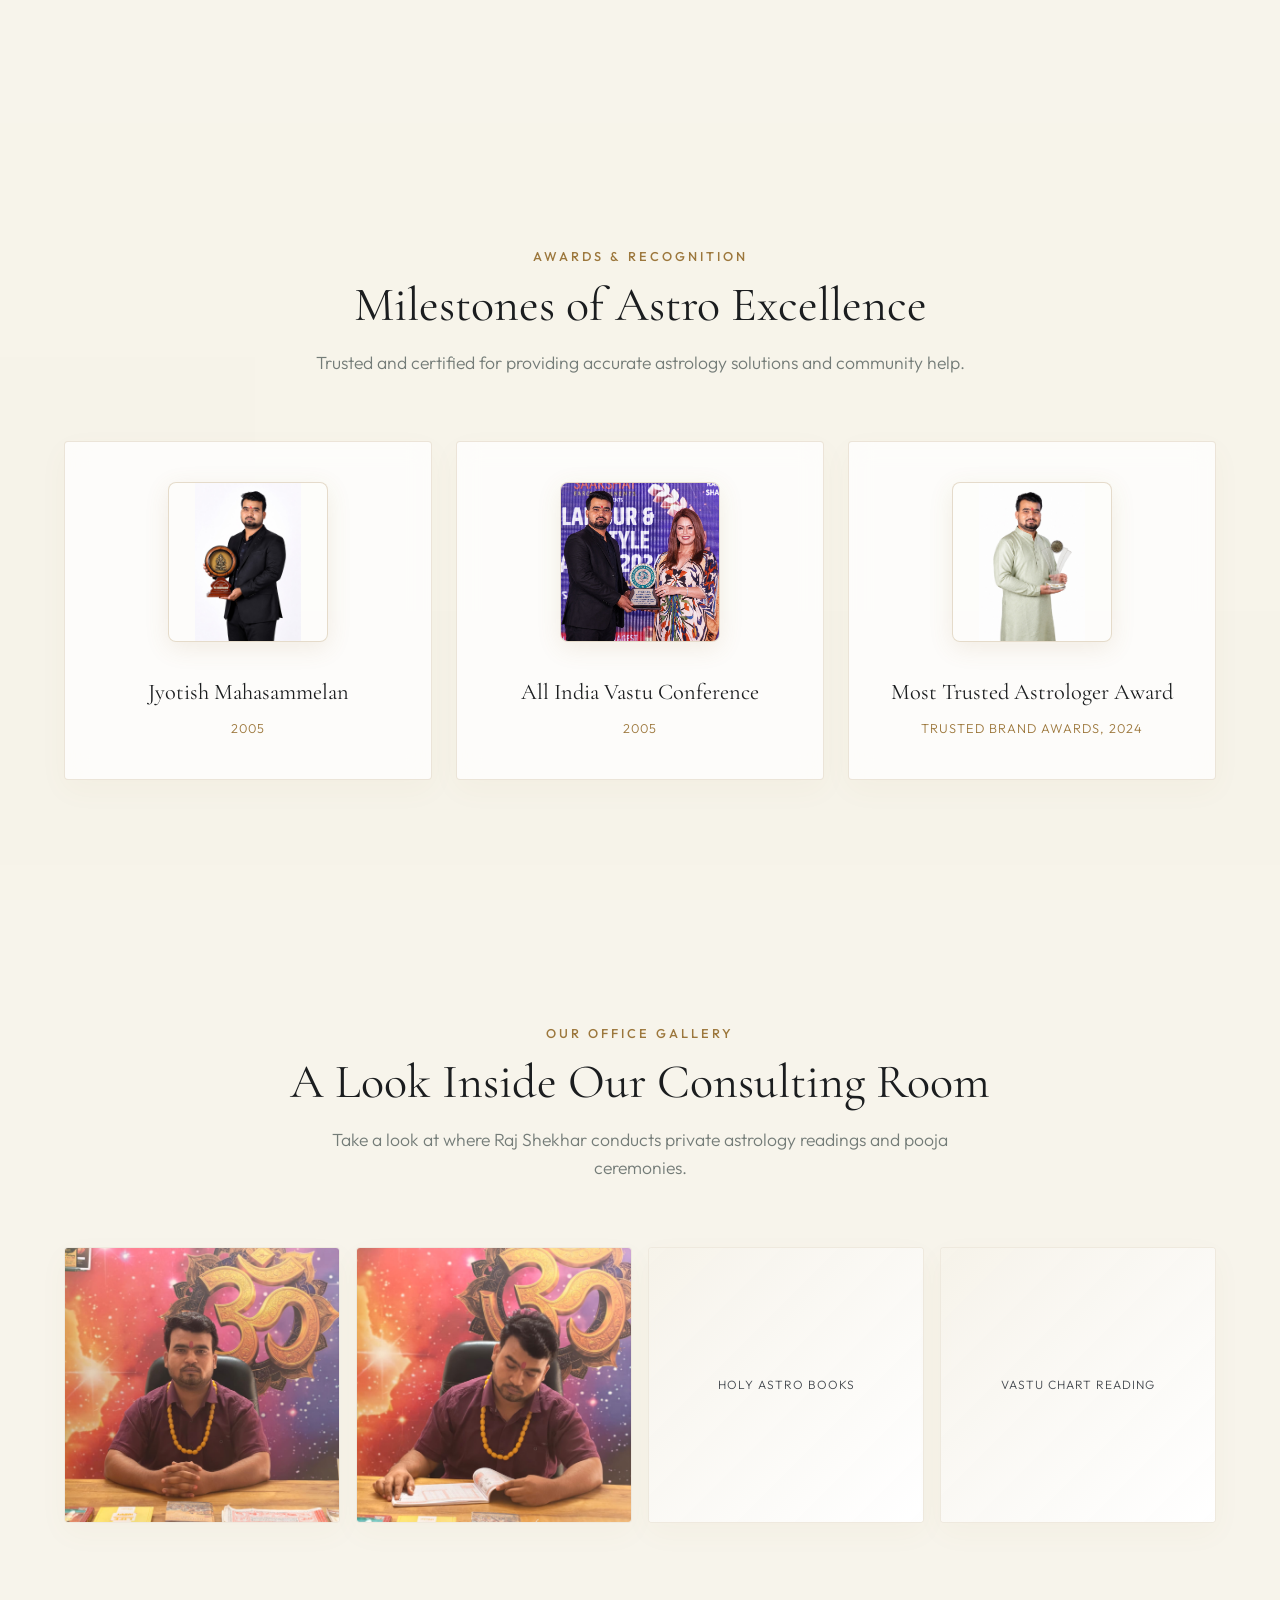
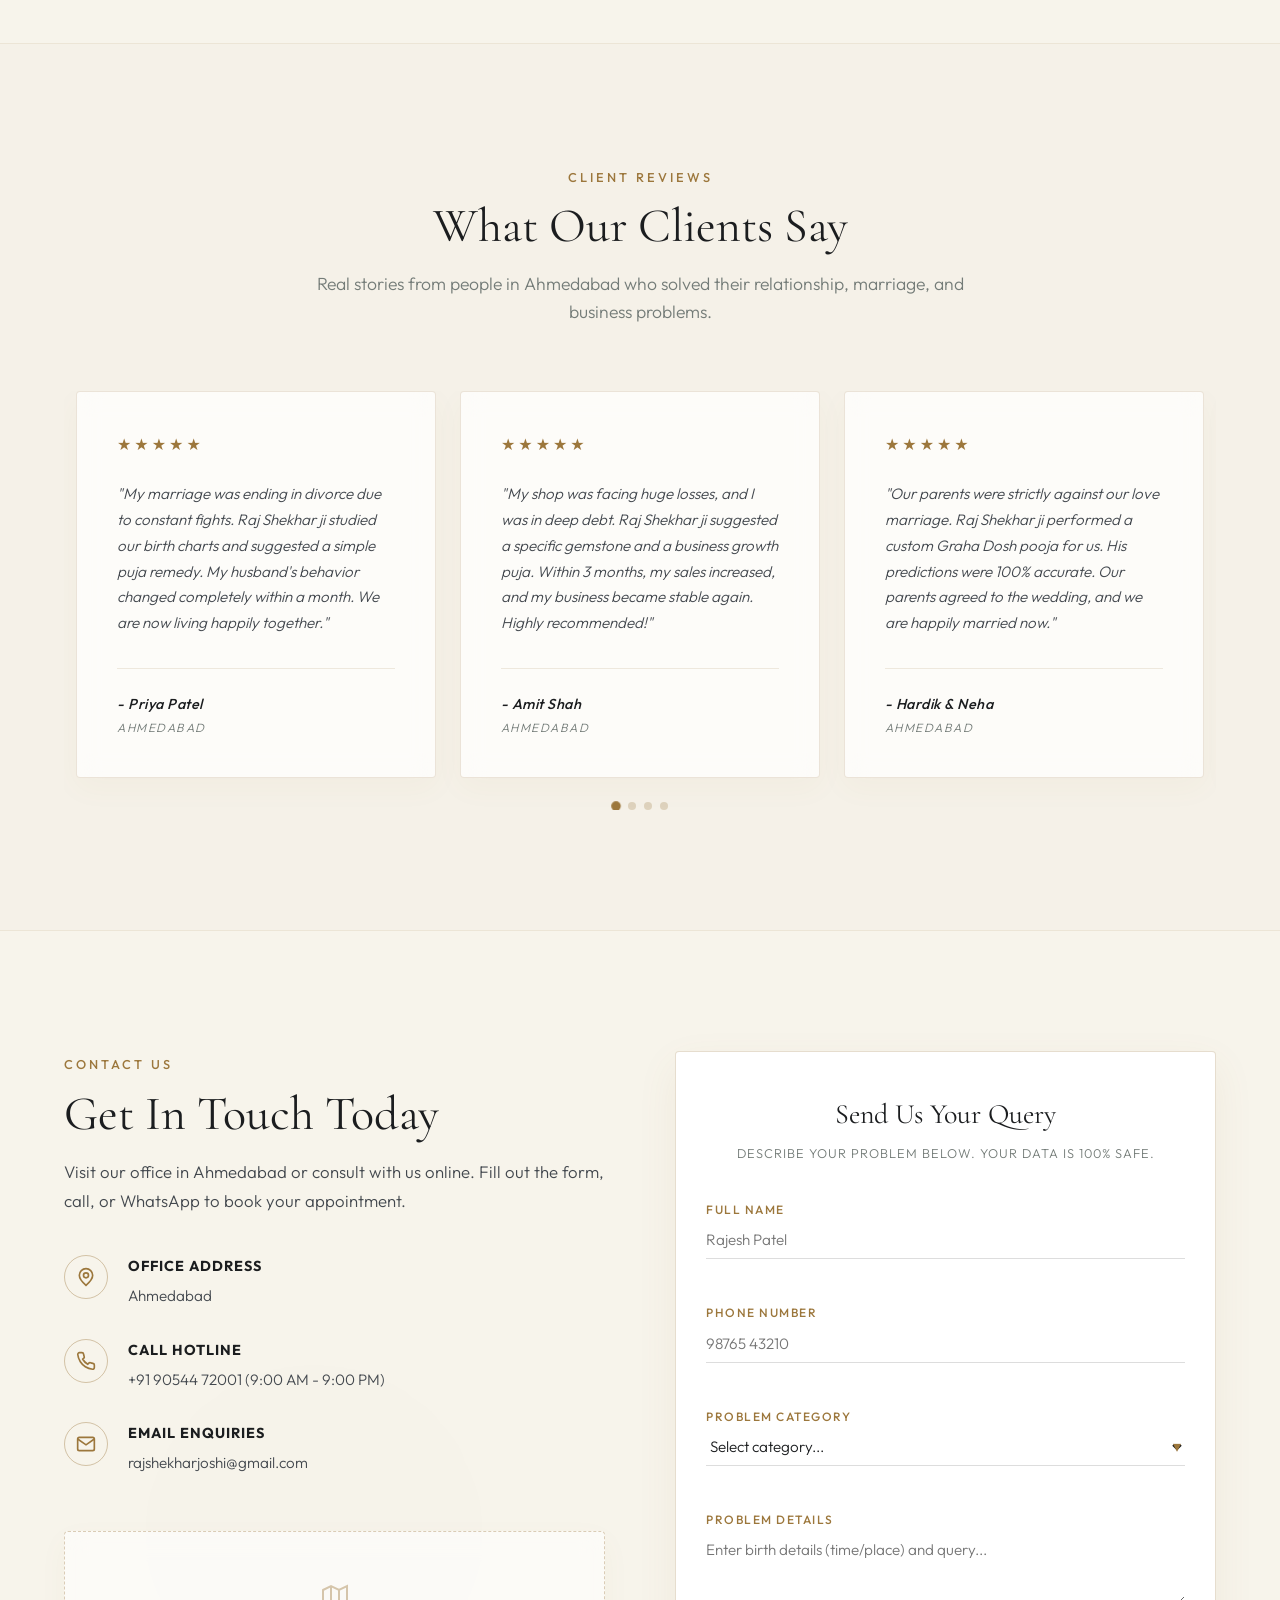
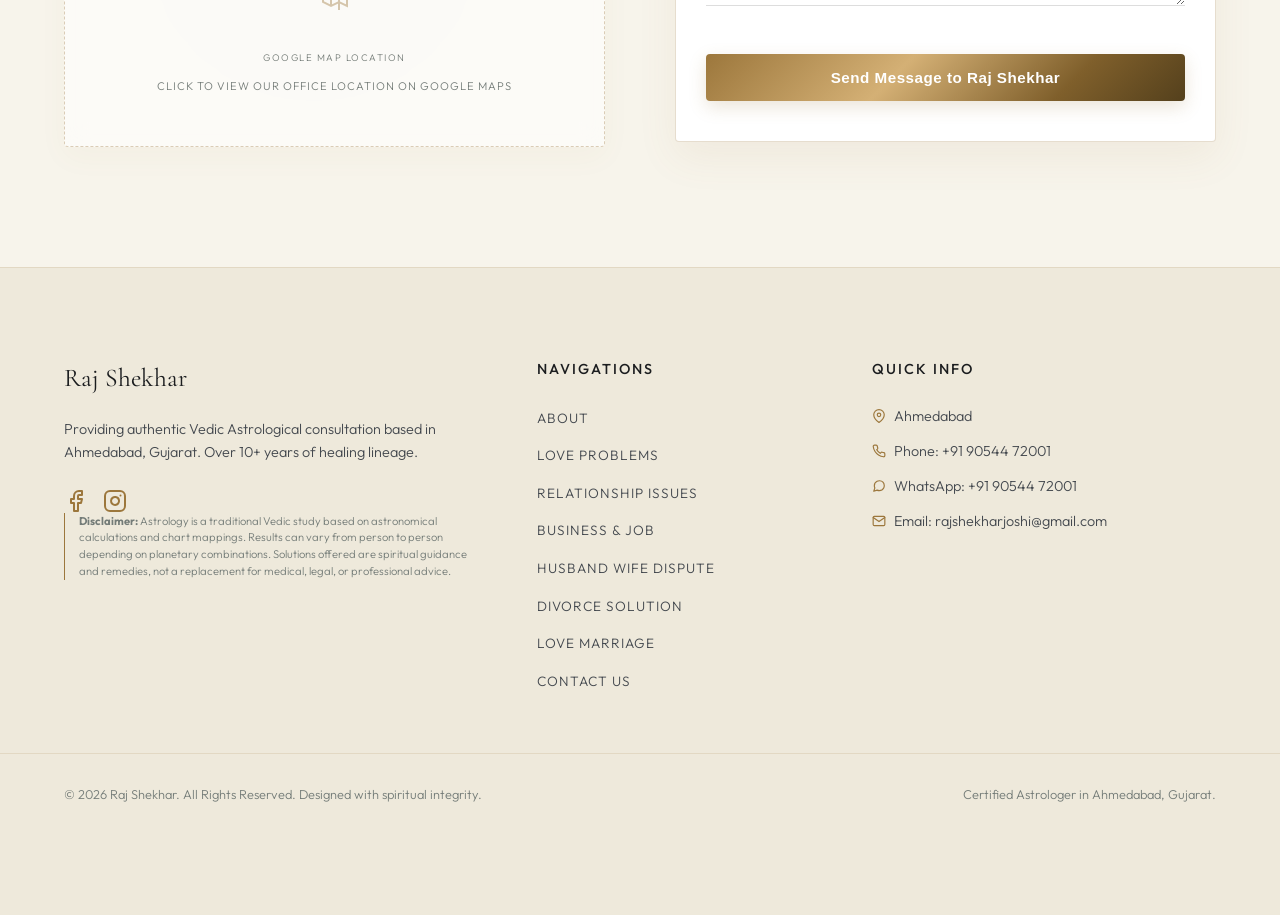
==== commit be9fdff9: "Add files via upload" ====
--- a/index.html
+++ b/index.html
@@ -249,17 +249,7 @@
         <div class="visual-placeholder-container">
           <!-- Geometric stars background elements inside image space -->
           <div class="astro-bg-circles" aria-hidden="true"></div>
-          <div class="image-placeholder card-glass">
-            <div class="placeholder-icon">
-              <svg width="56" height="56" viewBox="0 0 24 24" fill="none" stroke="currentColor" stroke-width="1"
-                aria-hidden="true">
-                <rect x="3" y="3" width="18" height="18" rx="2" ry="2" />
-                <circle cx="8.5" cy="8.5" r="1.5" />
-                <polyline points="21 15 16 10 5 21" />
-              </svg>
-            </div>
-            <span class="placeholder-label">Hero Image (Photo/Illustration Placeholder)</span>
-          </div>
+          <img src="namaste.png" alt="Raj Shekhar Astrologer" class="hero-img">
         </div>
       </div>
     </div>
@@ -432,7 +422,7 @@
         <div class="visual-placeholder-container">
           <!-- Geometric stars background elements inside image space -->
           <div class="astro-bg-circles"></div>
-          <img src="namaste.jpg" alt="Raj Shekhar doing Namaste" class="about-img">
+          <img src="namaste.jpeg" alt="Raj Shekhar doing Namaste" class="about-img">
         </div>
       </div>
 
@@ -790,6 +780,15 @@
         <h4 class="footer-logo-title">Raj Shekhar</h4>
         <p>Providing authentic Vedic Astrological consultation based in Ahmedabad, Gujarat. Over 10+ years of healing
           lineage.</p>
+
+        <div class="footer-social-links" style="display: flex; gap: 15px; margin-top: 15px;">
+          <a href="https://www.facebook.com/share/1cBkzLtutN/" target="_blank" aria-label="Facebook" style="color: var(--gold-primary);">
+            <svg width="24" height="24" viewBox="0 0 24 24" fill="none" stroke="currentColor" stroke-width="2" stroke-linecap="round" stroke-linejoin="round"><path d="M18 2h-3a5 5 0 0 0-5 5v3H7v4h3v8h4v-8h3l1-4h-4V7a1 1 0 0 1 1-1h3z"></path></svg>
+          </a>
+          <a href="https://www.instagram.com/rajshekharjoshi2001?igsh=enJncW1kd2oydnds" target="_blank" aria-label="Instagram" style="color: var(--gold-primary);">
+            <svg width="24" height="24" viewBox="0 0 24 24" fill="none" stroke="currentColor" stroke-width="2" stroke-linecap="round" stroke-linejoin="round"><rect x="2" y="2" width="20" height="20" rx="5" ry="5"></rect><path d="M16 11.37A4 4 0 1 1 12.63 8 4 4 0 0 1 16 11.37z"></path><line x1="17.5" y1="6.5" x2="17.51" y2="6.5"></line></svg>
+          </a>
+        </div>
         <p class="disclaimer">
           <strong>Disclaimer:</strong> Astrology is a traditional Vedic study based on astronomical calculations and
           chart mappings. Results can vary from person to person depending on planetary combinations. Solutions offered
--- a/css/styles.css
+++ b/css/styles.css
@@ -1035,6 +1035,10 @@
   position: relative;
 }
 
+.about-visual .visual-placeholder-container {
+  aspect-ratio: 1 / 1;
+}
+
 .visual-placeholder-container {
   width: 100%;
   aspect-ratio: 2/3;
@@ -1729,7 +1733,6 @@
 
 .hero-visual-container .visual-placeholder-container {
   max-width: 420px;
-  aspect-ratio: 1 / 1;
 }
 
 
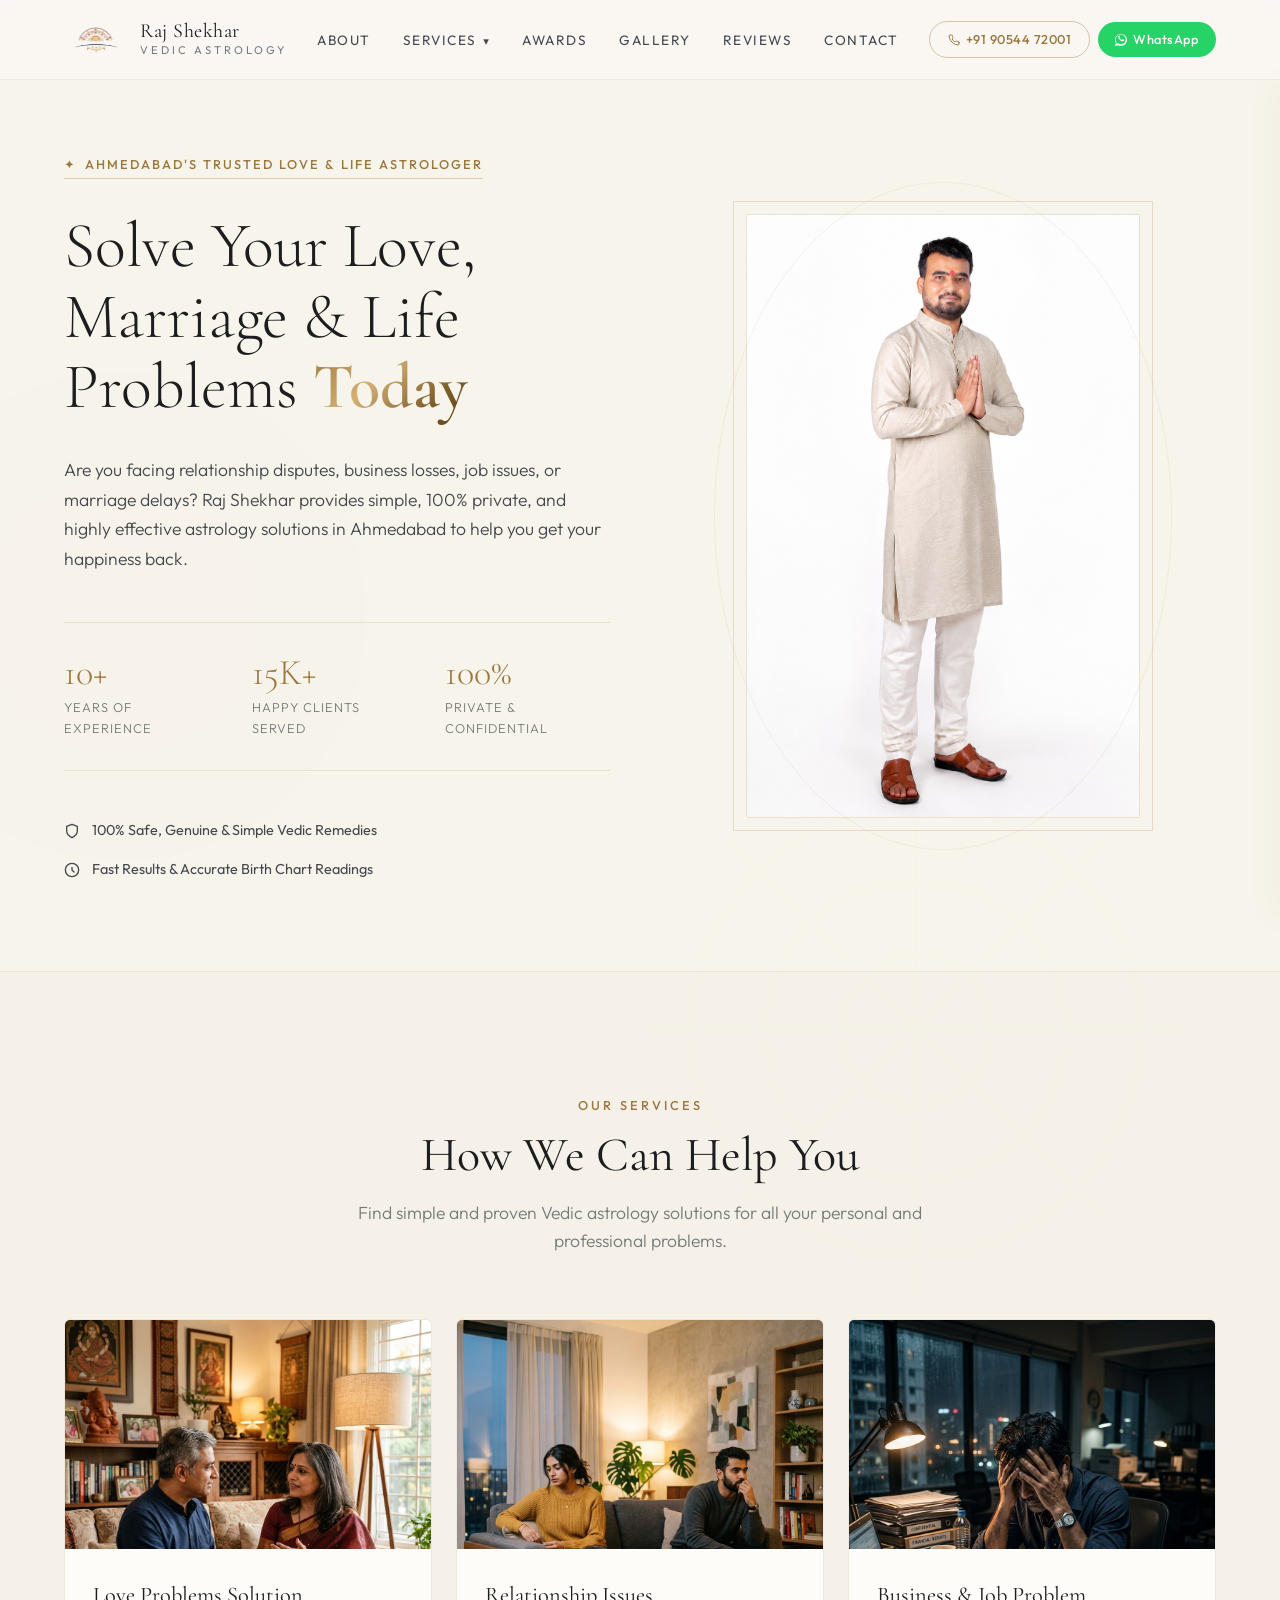
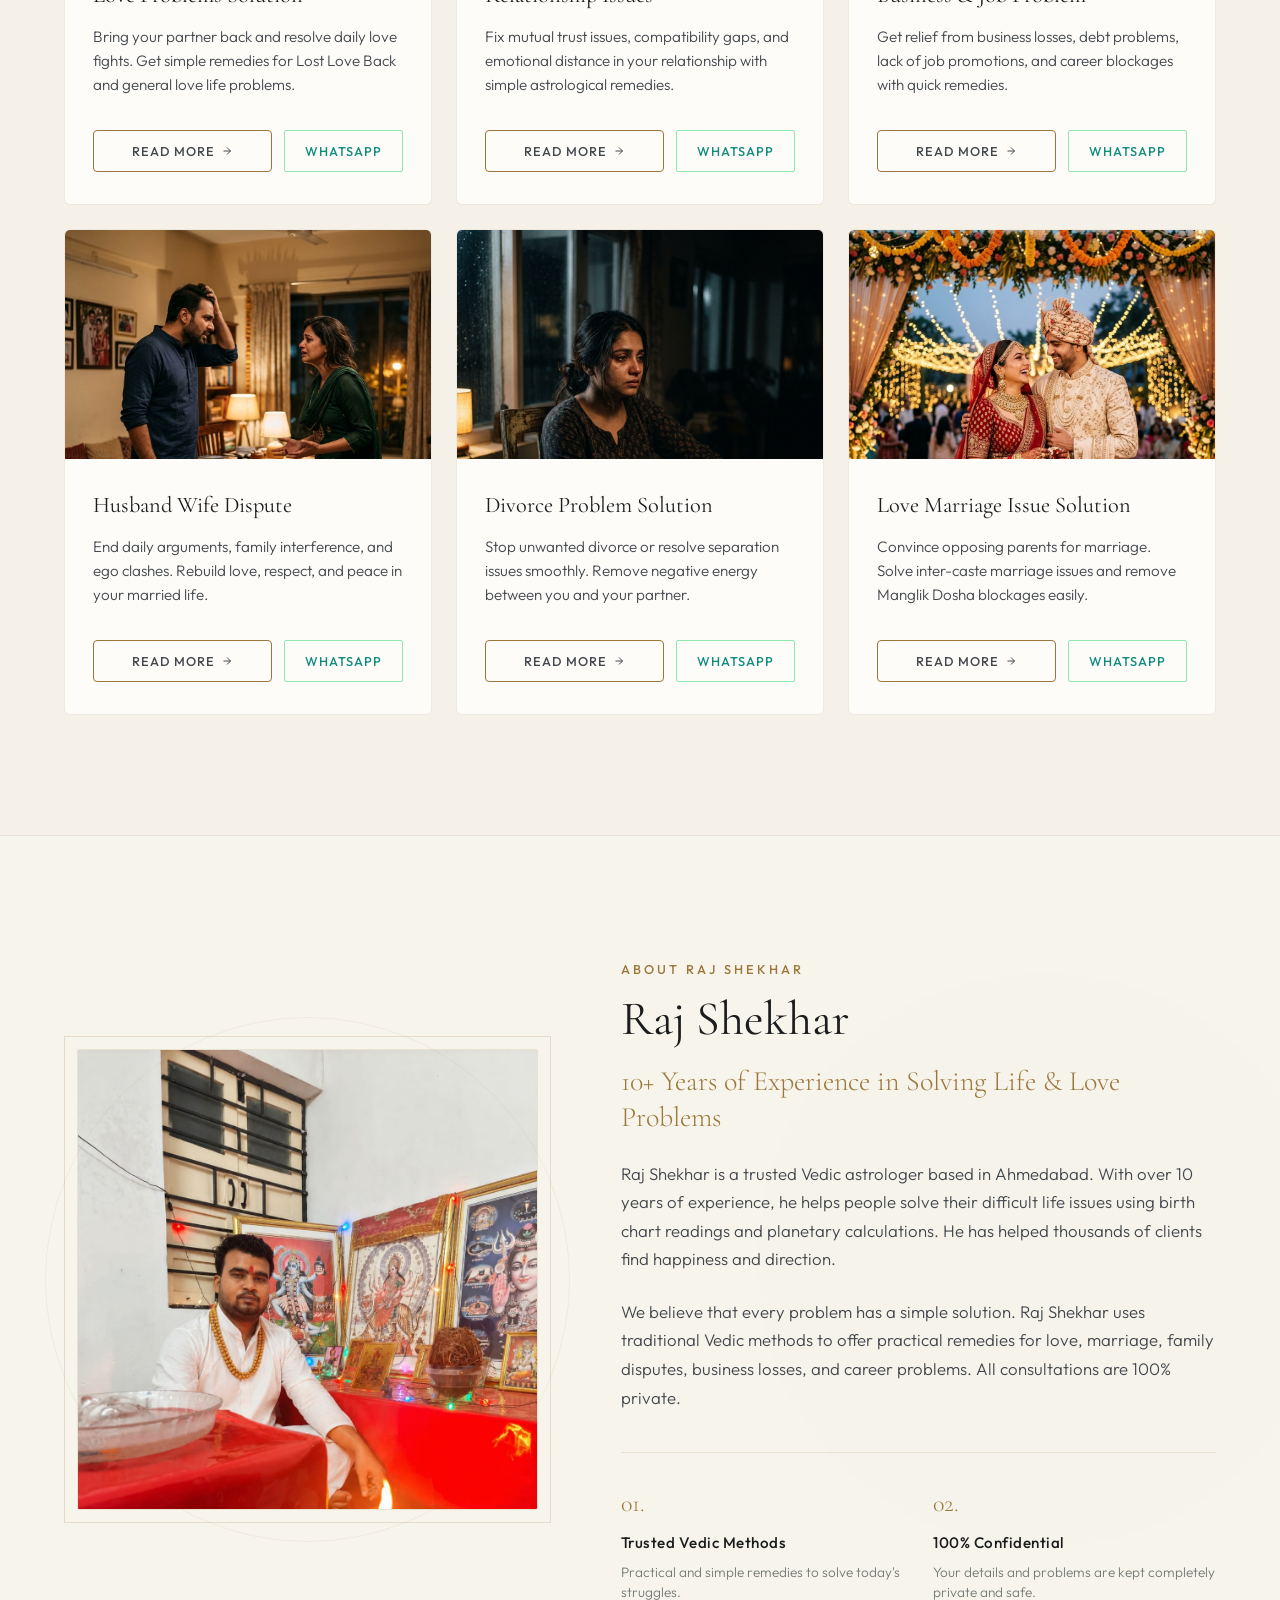
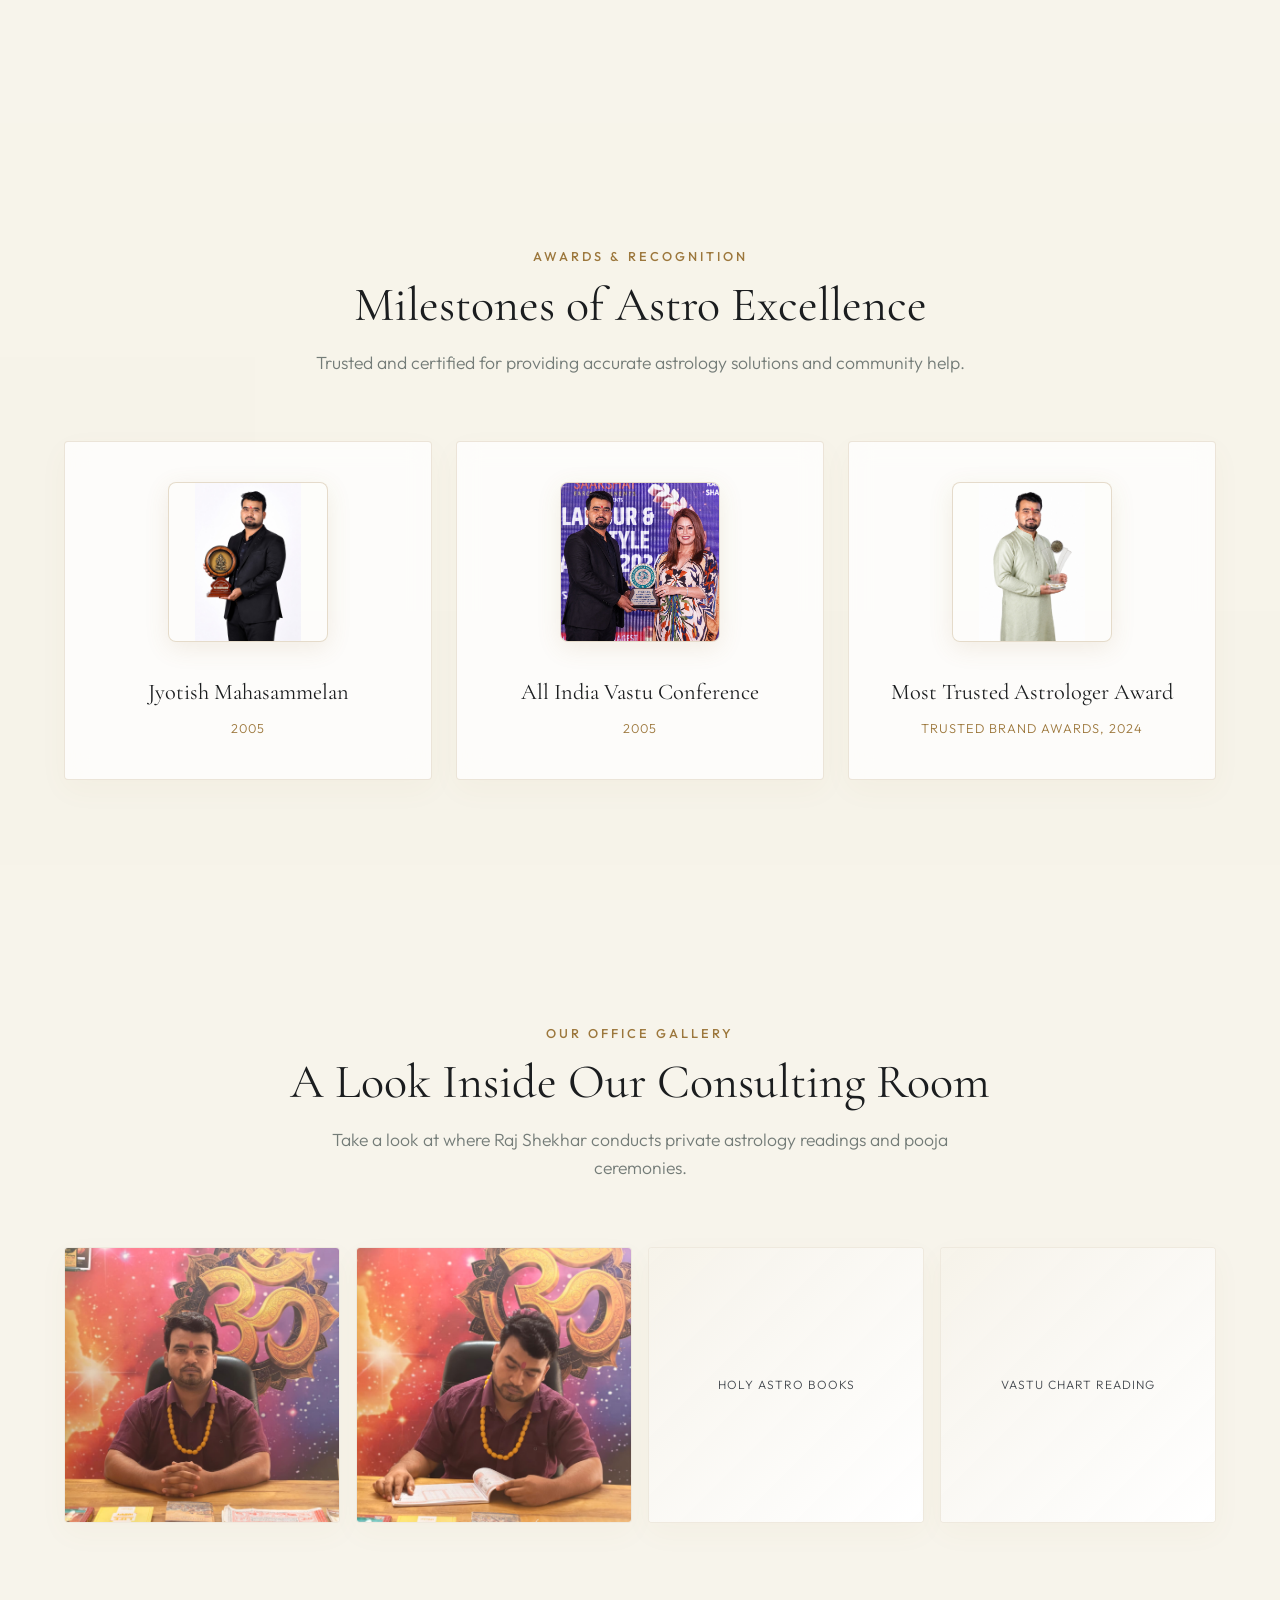
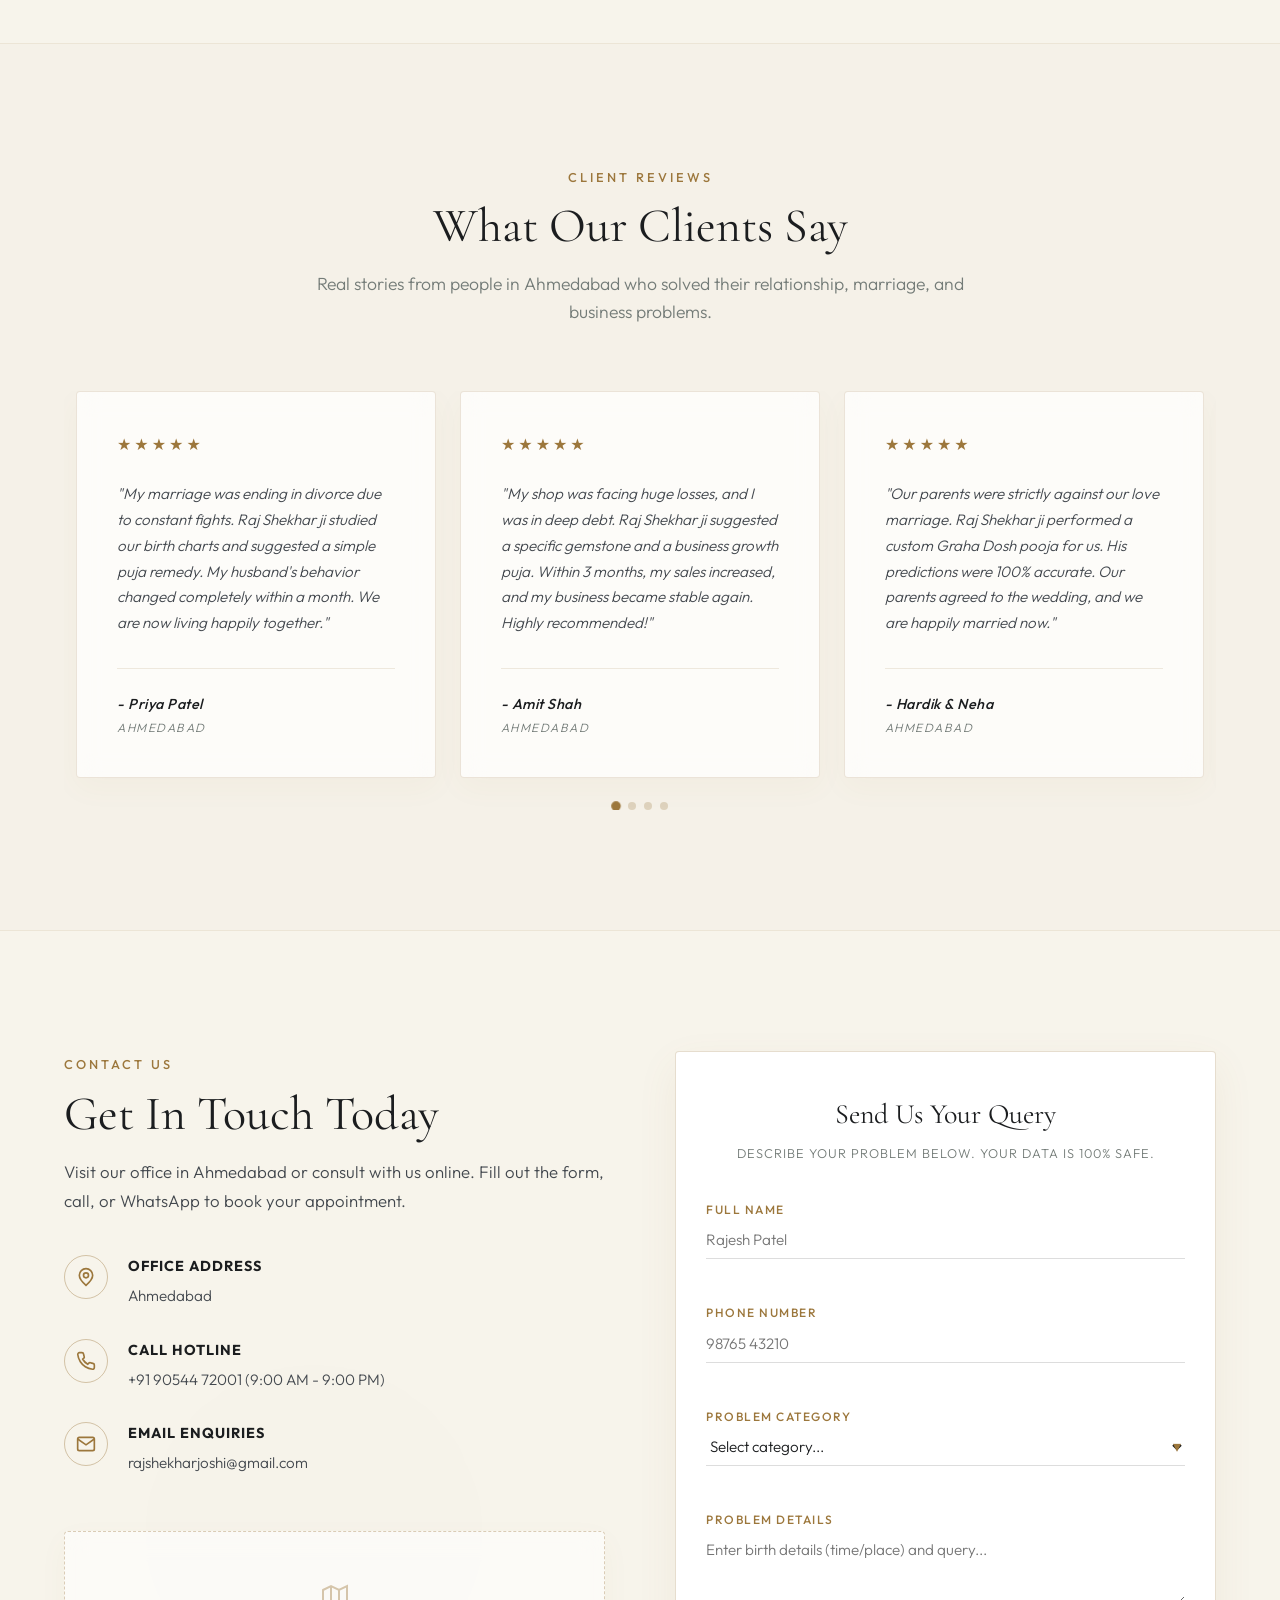
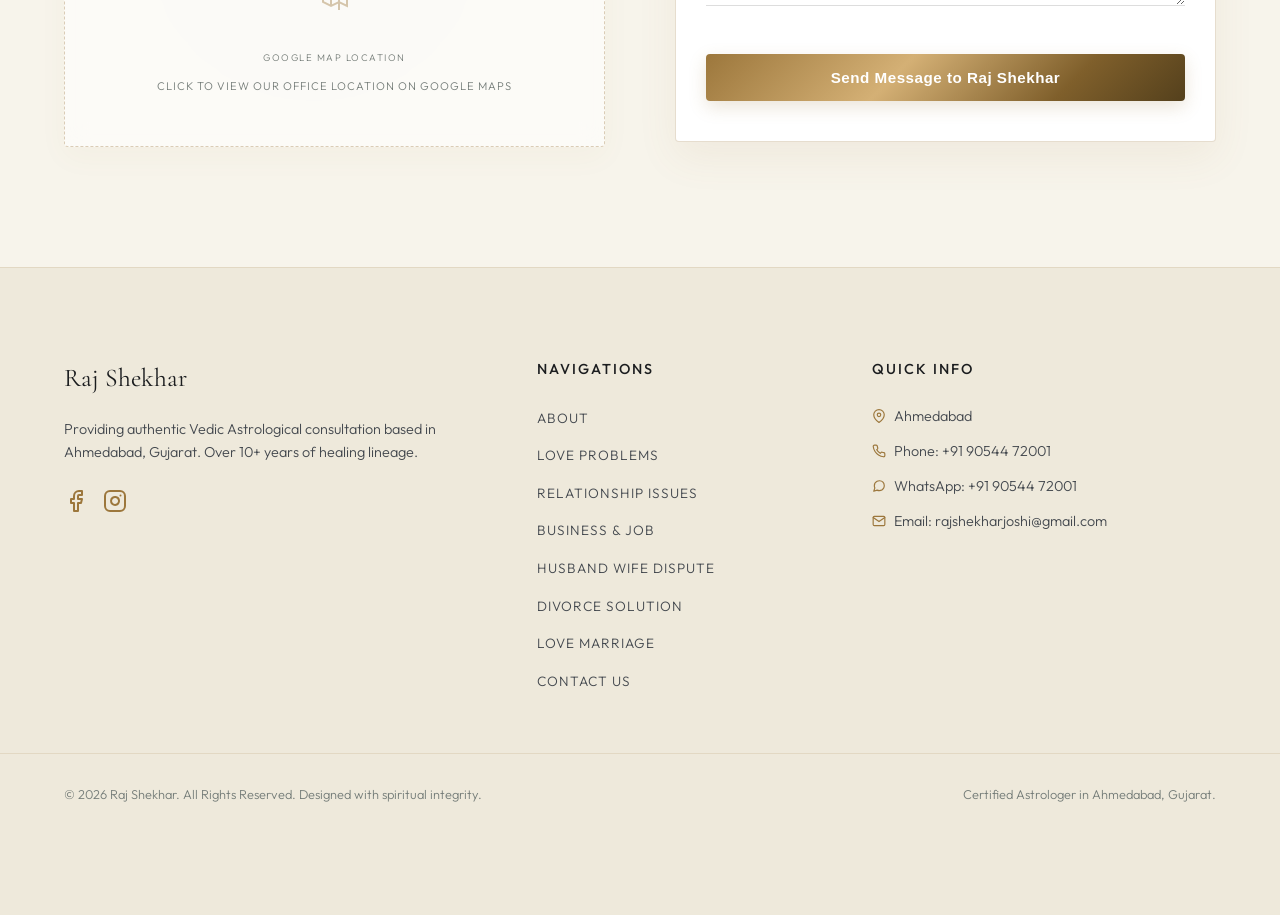
==== commit 2e5b9021: "Update index.html" ====
--- a/index.html
+++ b/index.html
@@ -789,11 +789,7 @@
             <svg width="24" height="24" viewBox="0 0 24 24" fill="none" stroke="currentColor" stroke-width="2" stroke-linecap="round" stroke-linejoin="round"><rect x="2" y="2" width="20" height="20" rx="5" ry="5"></rect><path d="M16 11.37A4 4 0 1 1 12.63 8 4 4 0 0 1 16 11.37z"></path><line x1="17.5" y1="6.5" x2="17.51" y2="6.5"></line></svg>
           </a>
         </div>
-        <p class="disclaimer">
-          <strong>Disclaimer:</strong> Astrology is a traditional Vedic study based on astronomical calculations and
-          chart mappings. Results can vary from person to person depending on planetary combinations. Solutions offered
-          are spiritual guidance and remedies, not a replacement for medical, legal, or professional advice.
-        </p>
+        
       </div>
 
       <div class="footer-links">
@@ -908,4 +904,4 @@
   <script src="js/script.js"></script>
 </body>
 
-</html>+</html>
